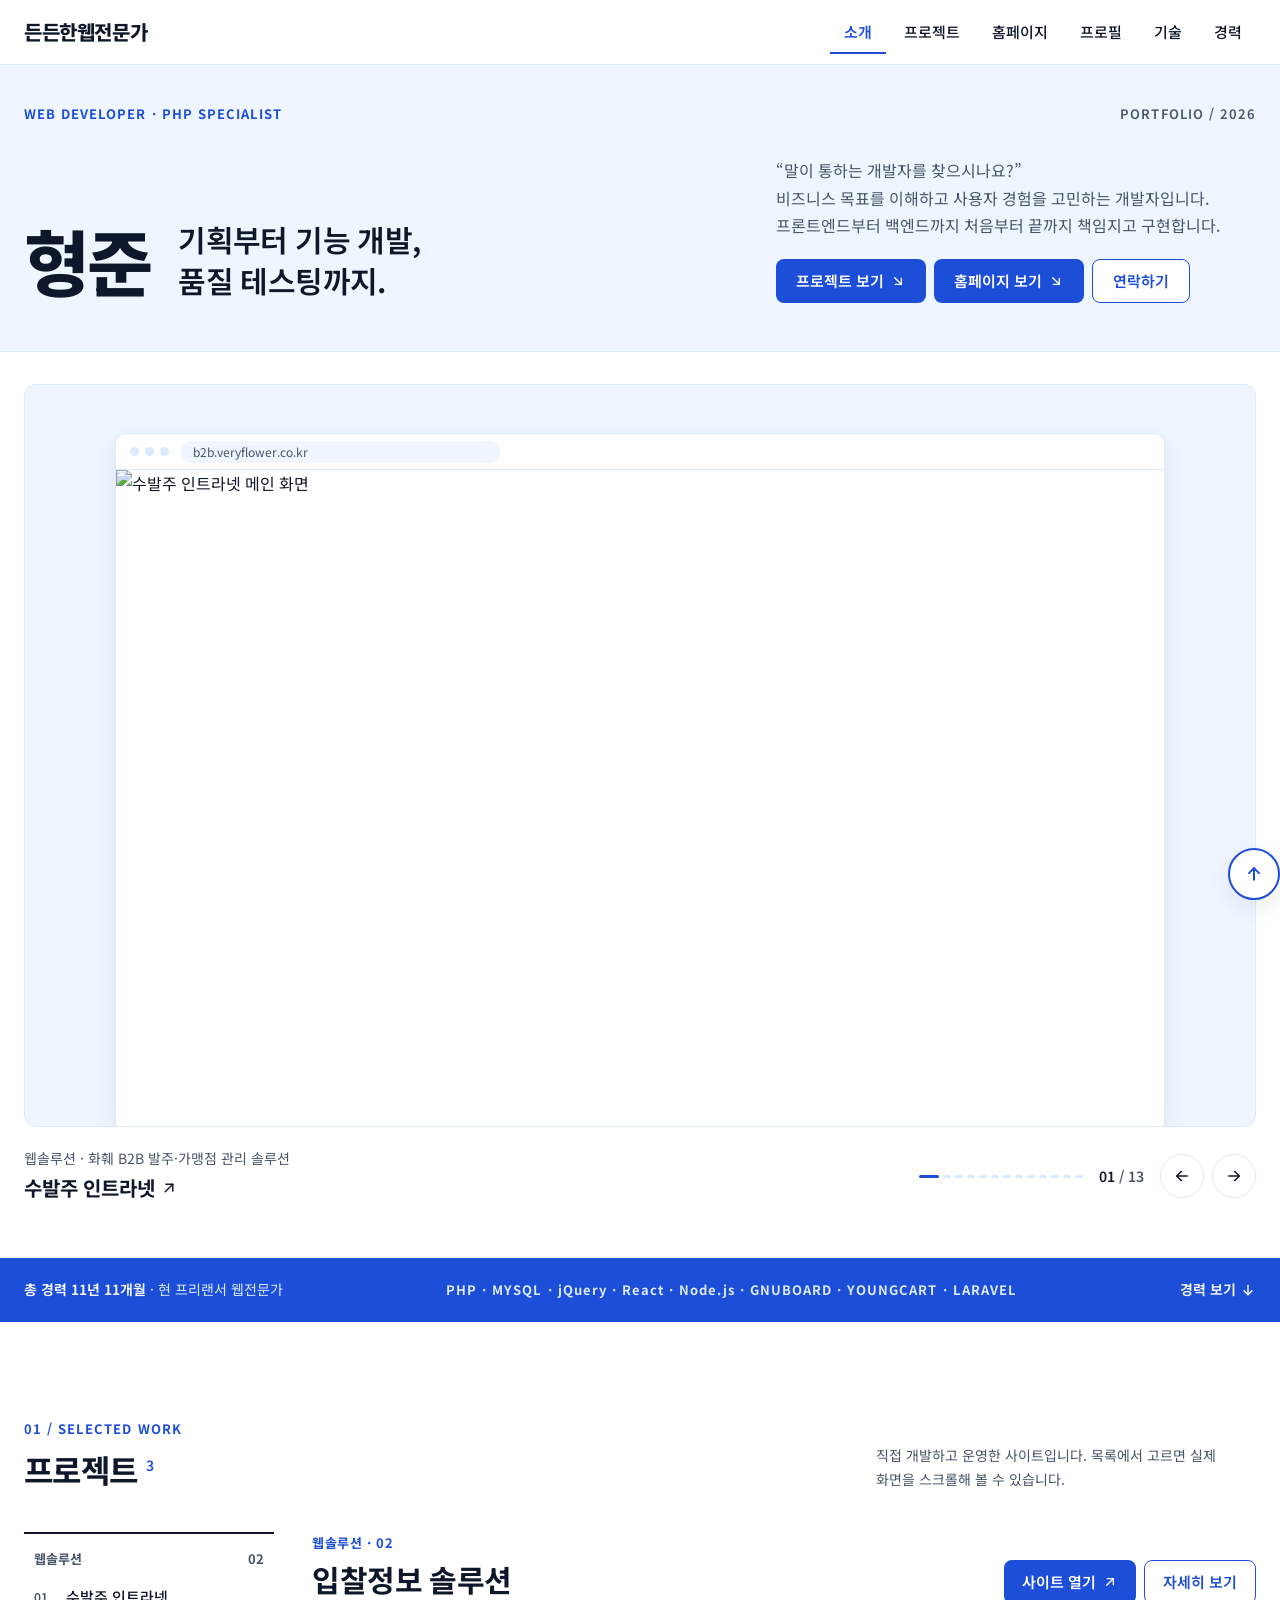
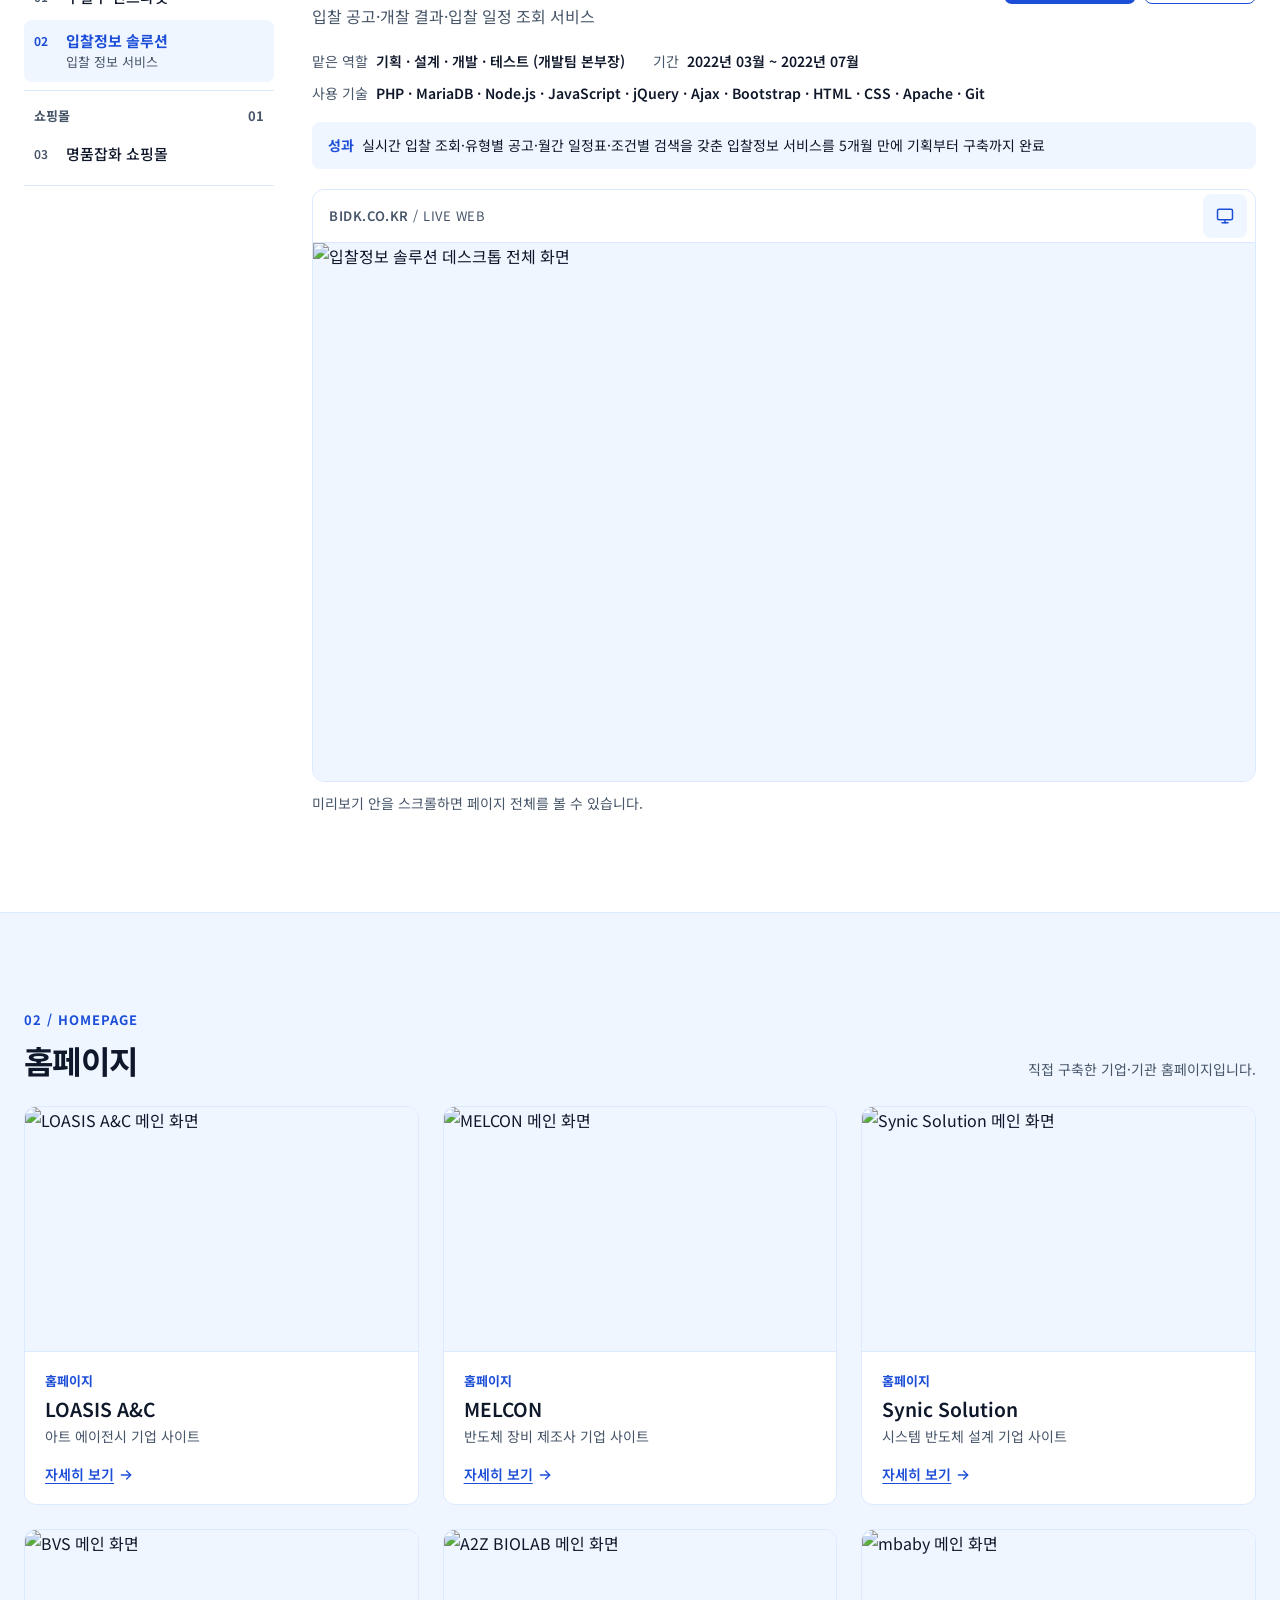
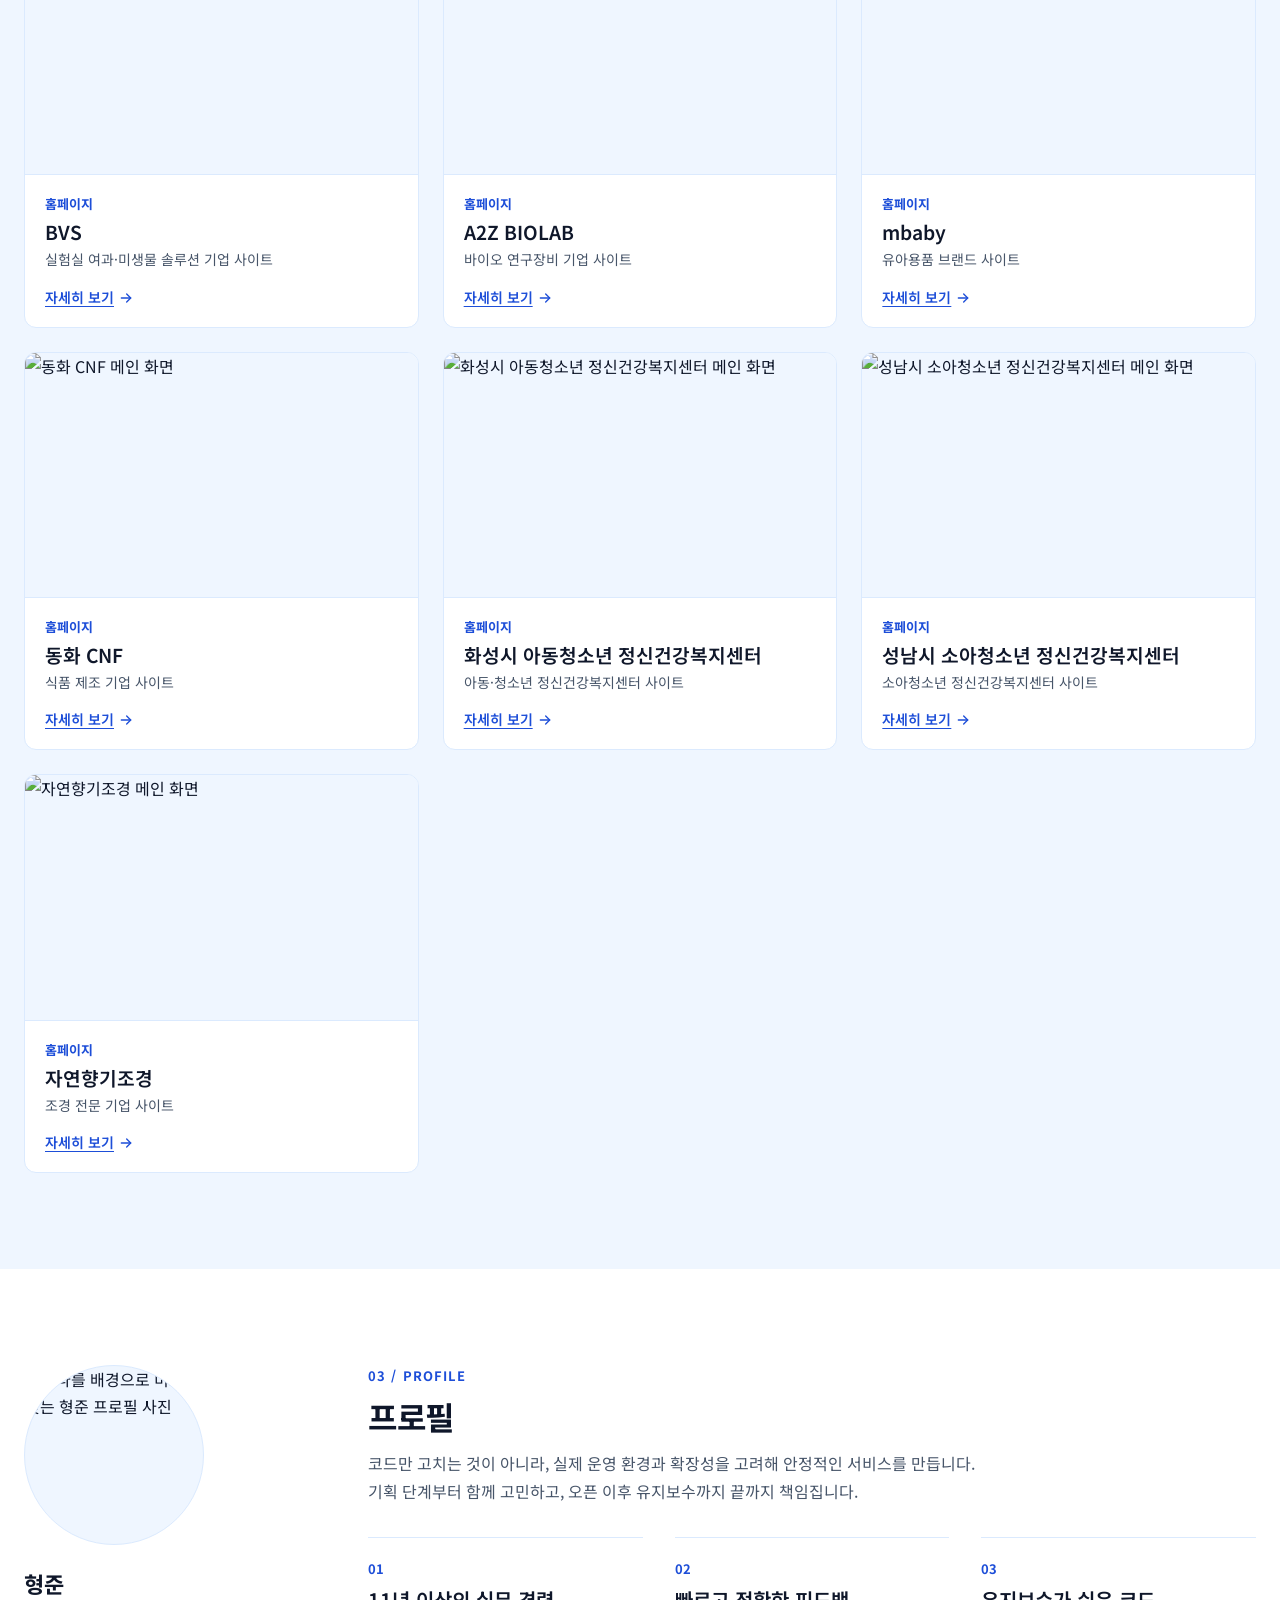
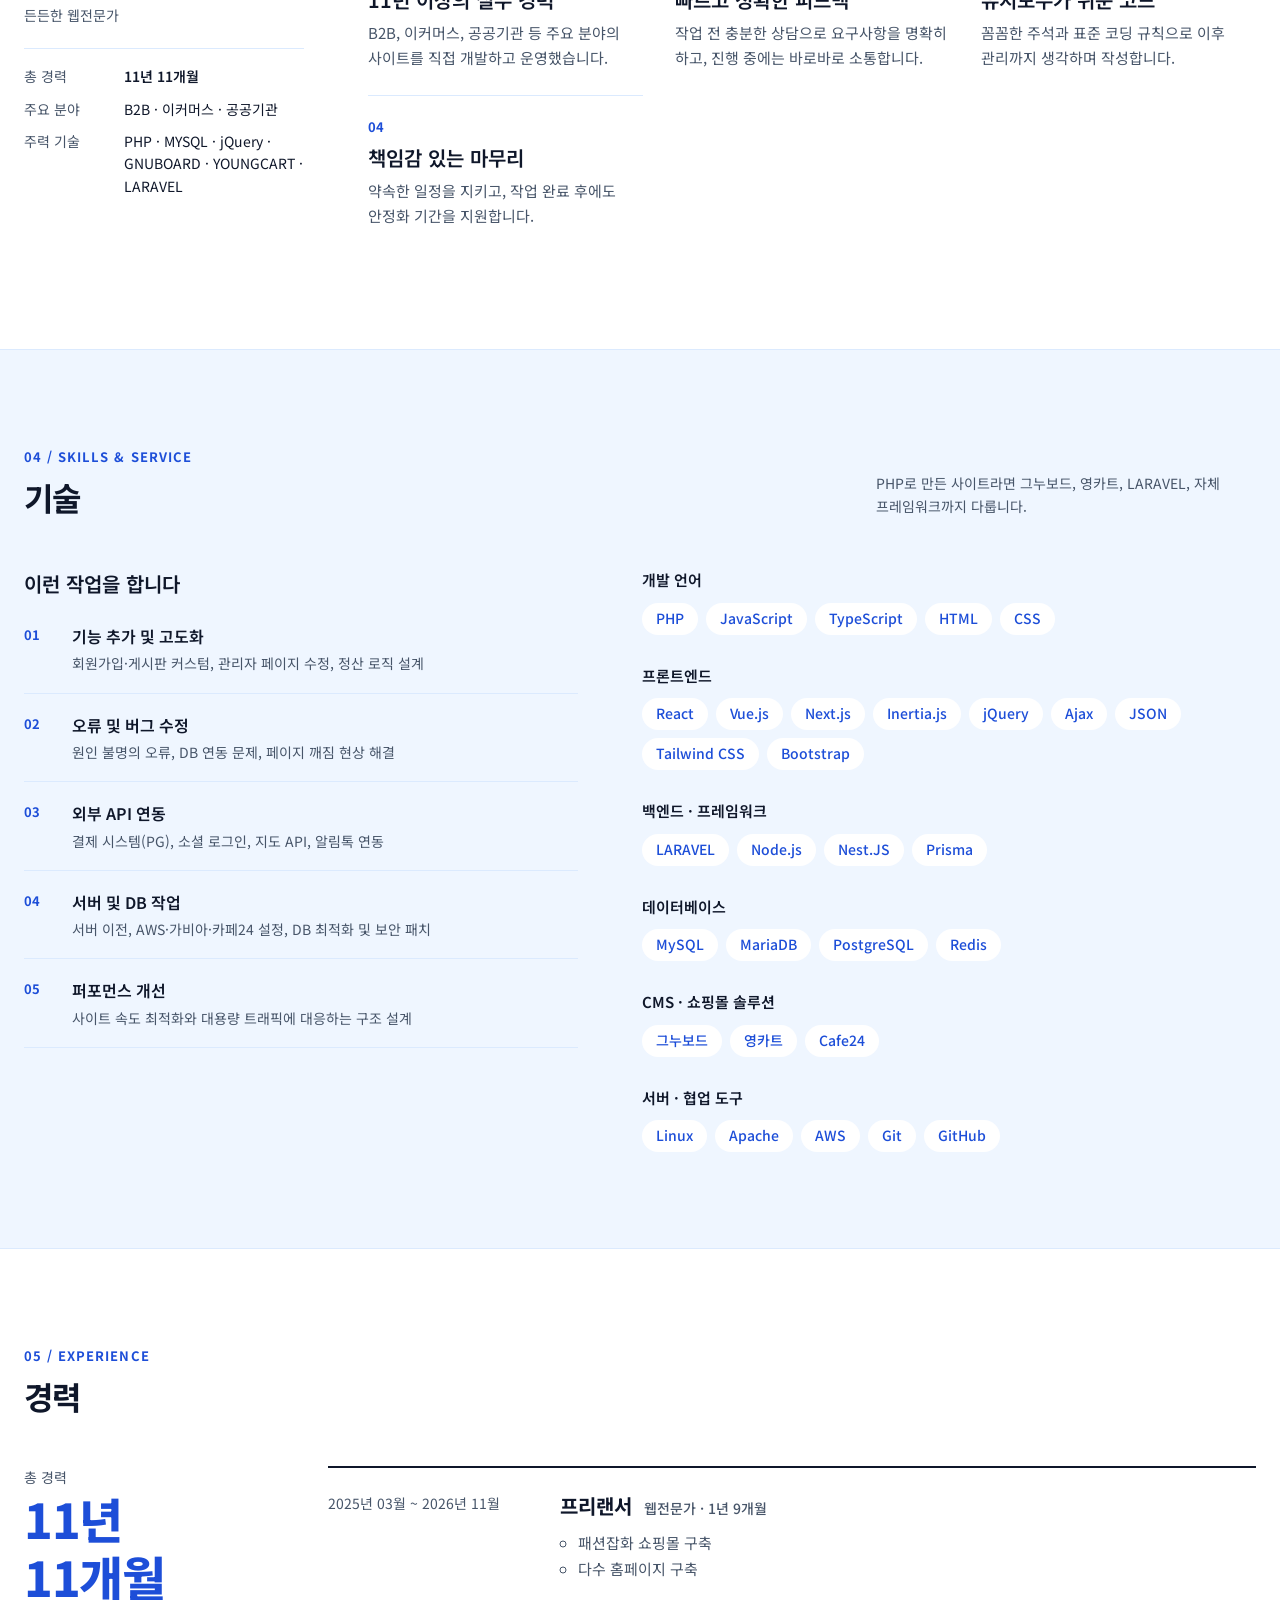
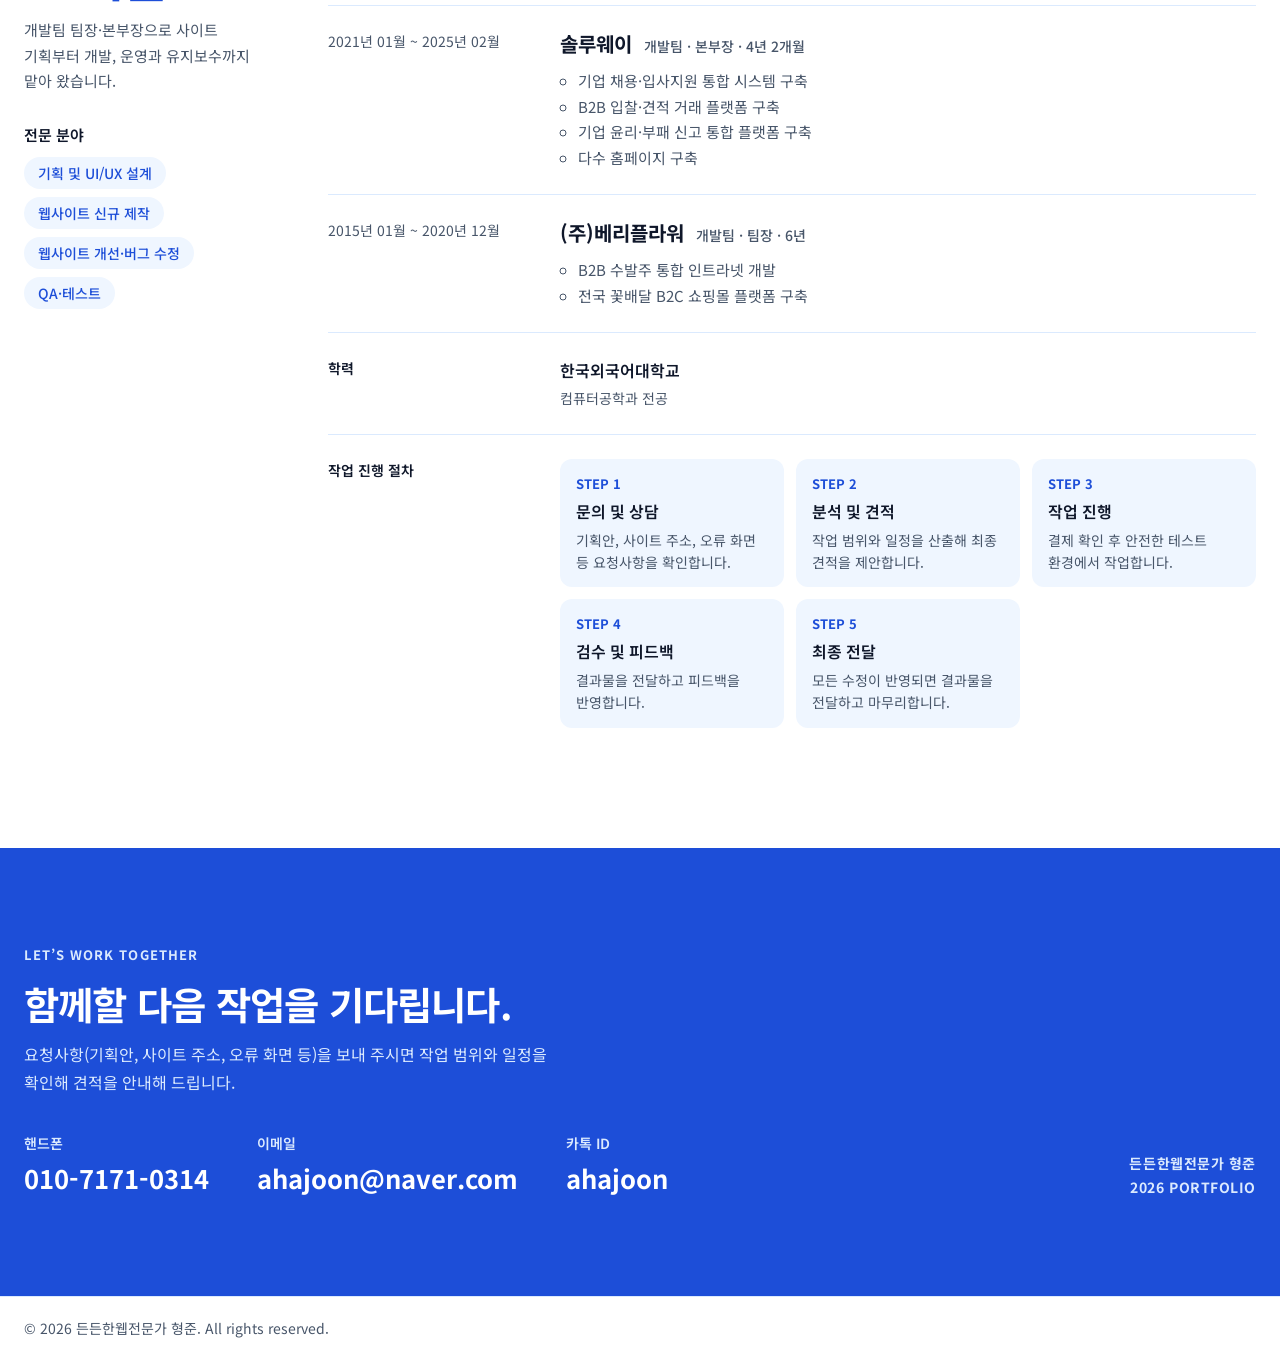
==== index.html @ 1f77eca0 "Add files via upload" ====
<!doctype html>
<html lang="ko">
<head>
<meta charset="utf-8">
<meta name="viewport" content="width=device-width, initial-scale=1">
<title>형준 · 웹 개발자 포트폴리오</title>
<meta name="description" content="든든한웹전문가 형준 — 기획부터 기능 개발, 품질 테스팅까지. PHP·그누보드·영카트·LARAVEL 웹 개발 포트폴리오.">
<link rel="preconnect" href="https://fonts.googleapis.com">
<link rel="preconnect" href="https://fonts.gstatic.com" crossorigin>
<link rel="stylesheet" href="https://fonts.googleapis.com/css2?family=Noto+Sans+KR:wght@400;500;600;700;800&amp;display=swap">
<link rel="stylesheet" href="css/style.css">
</head>
<body>
<div class="pf" id="top" style="background:#FFFFFF;color:#0F172A;font-size:16px;line-height:1.7">

<!-- ============ 탑 메뉴 ============ -->
<header class="pf-header" data-header style="position:sticky;top:0;z-index:30;background:#FFFFFF;border-bottom:1px solid #DBEAFE">
  <div style="max-width:1280px;margin:0 auto;padding:0 clamp(16px,3vw,24px);height:clamp(60px,5vw,72px);display:flex;align-items:center;justify-content:space-between;gap:16px">
    <a href="#top" class="pf-logo"  aria-label="든든한웹전문가, 맨 위로" style="display:inline-flex;align-items:center;min-height:44px;text-decoration:none;color:#0F172A">
      <span style="font-weight:800;font-size:20px;letter-spacing:-0.02em">든든한웹전문가</span>
    </a>
    <span class="show-desk">
      <nav aria-label="주 메뉴">
        <ul style="display:flex;align-items:center;gap:4px;list-style:none;margin:0;padding:0">
          
            <li data-k="about" class="is-on">
              <span class="sw-on">
                <a href="#about" class="pf-nav__link" aria-current="location"  style="display:inline-flex;align-items:center;min-height:44px;padding:0 14px;font-size:15px;font-weight:600;color:#1D4ED8;text-decoration:none;box-shadow:inset 0 -2px 0 #1D4ED8">소개</a>
              </span>
              <span class="sw-off">
                <a href="#about" class="pf-nav__link"  style="display:inline-flex;align-items:center;min-height:44px;padding:0 14px;font-size:15px;font-weight:500;color:#0F172A;text-decoration:none">소개</a>
              </span>
            </li>
          
            <li data-k="projects">
              <span class="sw-on">
                <a href="#projects" class="pf-nav__link" aria-current="location"  style="display:inline-flex;align-items:center;min-height:44px;padding:0 14px;font-size:15px;font-weight:600;color:#1D4ED8;text-decoration:none;box-shadow:inset 0 -2px 0 #1D4ED8">프로젝트</a>
              </span>
              <span class="sw-off">
                <a href="#projects" class="pf-nav__link"  style="display:inline-flex;align-items:center;min-height:44px;padding:0 14px;font-size:15px;font-weight:500;color:#0F172A;text-decoration:none">프로젝트</a>
              </span>
            </li>
          
            <li data-k="all-projects">
              <span class="sw-on">
                <a href="#all-projects" class="pf-nav__link" aria-current="location"  style="display:inline-flex;align-items:center;min-height:44px;padding:0 14px;font-size:15px;font-weight:600;color:#1D4ED8;text-decoration:none;box-shadow:inset 0 -2px 0 #1D4ED8">홈페이지</a>
              </span>
              <span class="sw-off">
                <a href="#all-projects" class="pf-nav__link"  style="display:inline-flex;align-items:center;min-height:44px;padding:0 14px;font-size:15px;font-weight:500;color:#0F172A;text-decoration:none">홈페이지</a>
              </span>
            </li>
          
            <li data-k="work">
              <span class="sw-on">
                <a href="#work" class="pf-nav__link" aria-current="location"  style="display:inline-flex;align-items:center;min-height:44px;padding:0 14px;font-size:15px;font-weight:600;color:#1D4ED8;text-decoration:none;box-shadow:inset 0 -2px 0 #1D4ED8">프로필</a>
              </span>
              <span class="sw-off">
                <a href="#work" class="pf-nav__link"  style="display:inline-flex;align-items:center;min-height:44px;padding:0 14px;font-size:15px;font-weight:500;color:#0F172A;text-decoration:none">프로필</a>
              </span>
            </li>
          
            <li data-k="skills">
              <span class="sw-on">
                <a href="#skills" class="pf-nav__link" aria-current="location"  style="display:inline-flex;align-items:center;min-height:44px;padding:0 14px;font-size:15px;font-weight:600;color:#1D4ED8;text-decoration:none;box-shadow:inset 0 -2px 0 #1D4ED8">기술</a>
              </span>
              <span class="sw-off">
                <a href="#skills" class="pf-nav__link"  style="display:inline-flex;align-items:center;min-height:44px;padding:0 14px;font-size:15px;font-weight:500;color:#0F172A;text-decoration:none">기술</a>
              </span>
            </li>
          
            <li data-k="career">
              <span class="sw-on">
                <a href="#career" class="pf-nav__link" aria-current="location"  style="display:inline-flex;align-items:center;min-height:44px;padding:0 14px;font-size:15px;font-weight:600;color:#1D4ED8;text-decoration:none;box-shadow:inset 0 -2px 0 #1D4ED8">경력</a>
              </span>
              <span class="sw-off">
                <a href="#career" class="pf-nav__link"  style="display:inline-flex;align-items:center;min-height:44px;padding:0 14px;font-size:15px;font-weight:500;color:#0F172A;text-decoration:none">경력</a>
              </span>
            </li>
          
        </ul>
      </nav>
    </span>
    <span class="show-mob">
      <button type="button" class="pf-icon-btn" aria-label="메뉴 열기" aria-expanded="false" data-action="menu" style="width:44px;height:44px;display:inline-flex;align-items:center;justify-content:center;border:1px solid #DBEAFE;border-radius:8px;background:#FFFFFF;color:#0F172A">
        <span class="mi-closed">
          <svg width="22" height="22" viewBox="0 0 24 24" fill="none" stroke="currentColor" stroke-width="2" stroke-linecap="round" aria-hidden="true"><path d="M4 7h16"></path><path d="M4 12h16"></path><path d="M4 17h16"></path></svg>
        </span>
        <span class="mi-open">
          <svg width="22" height="22" viewBox="0 0 24 24" fill="none" stroke="currentColor" stroke-width="2" stroke-linecap="round" aria-hidden="true"><path d="M6 6l12 12"></path><path d="M18 6L6 18"></path></svg>
        </span>
      </button>
    </span>
  </div>
  <div class="mob-menu">
    <nav id="pf-mobile-menu" aria-label="모바일 메뉴" style="border-top:1px solid #DBEAFE;background:#FFFFFF;padding:8px 16px 20px;box-shadow:0 8px 24px rgba(15,23,42,.08)">
      <ul style="list-style:none;margin:0;padding:0;display:flex;flex-direction:column">
        
          <li data-k="about" class="is-on">
            <span class="sw-on">
              <a href="#about" aria-current="location" data-close-menu style="display:flex;align-items:center;justify-content:space-between;min-height:52px;padding:0 4px;border-bottom:2px solid #1D4ED8;font-size:17px;font-weight:600;color:#1D4ED8;text-decoration:none">소개 <span style="width:6px;height:6px;border-radius:999px;background:#1D4ED8"></span></a>
            </span>
            <span class="sw-off">
              <a href="#about" data-close-menu style="display:flex;align-items:center;min-height:52px;padding:0 4px;border-bottom:1px solid #DBEAFE;font-size:17px;font-weight:500;color:#0F172A;text-decoration:none">소개</a>
            </span>
          </li>
        
          <li data-k="projects">
            <span class="sw-on">
              <a href="#projects" aria-current="location" data-close-menu style="display:flex;align-items:center;justify-content:space-between;min-height:52px;padding:0 4px;border-bottom:2px solid #1D4ED8;font-size:17px;font-weight:600;color:#1D4ED8;text-decoration:none">프로젝트 <span style="width:6px;height:6px;border-radius:999px;background:#1D4ED8"></span></a>
            </span>
            <span class="sw-off">
              <a href="#projects" data-close-menu style="display:flex;align-items:center;min-height:52px;padding:0 4px;border-bottom:1px solid #DBEAFE;font-size:17px;font-weight:500;color:#0F172A;text-decoration:none">프로젝트</a>
            </span>
          </li>
        
          <li data-k="all-projects">
            <span class="sw-on">
              <a href="#all-projects" aria-current="location" data-close-menu style="display:flex;align-items:center;justify-content:space-between;min-height:52px;padding:0 4px;border-bottom:2px solid #1D4ED8;font-size:17px;font-weight:600;color:#1D4ED8;text-decoration:none">홈페이지 <span style="width:6px;height:6px;border-radius:999px;background:#1D4ED8"></span></a>
            </span>
            <span class="sw-off">
              <a href="#all-projects" data-close-menu style="display:flex;align-items:center;min-height:52px;padding:0 4px;border-bottom:1px solid #DBEAFE;font-size:17px;font-weight:500;color:#0F172A;text-decoration:none">홈페이지</a>
            </span>
          </li>
        
          <li data-k="work">
            <span class="sw-on">
              <a href="#work" aria-current="location" data-close-menu style="display:flex;align-items:center;justify-content:space-between;min-height:52px;padding:0 4px;border-bottom:2px solid #1D4ED8;font-size:17px;font-weight:600;color:#1D4ED8;text-decoration:none">프로필 <span style="width:6px;height:6px;border-radius:999px;background:#1D4ED8"></span></a>
            </span>
            <span class="sw-off">
              <a href="#work" data-close-menu style="display:flex;align-items:center;min-height:52px;padding:0 4px;border-bottom:1px solid #DBEAFE;font-size:17px;font-weight:500;color:#0F172A;text-decoration:none">프로필</a>
            </span>
          </li>
        
          <li data-k="skills">
            <span class="sw-on">
              <a href="#skills" aria-current="location" data-close-menu style="display:flex;align-items:center;justify-content:space-between;min-height:52px;padding:0 4px;border-bottom:2px solid #1D4ED8;font-size:17px;font-weight:600;color:#1D4ED8;text-decoration:none">기술 <span style="width:6px;height:6px;border-radius:999px;background:#1D4ED8"></span></a>
            </span>
            <span class="sw-off">
              <a href="#skills" data-close-menu style="display:flex;align-items:center;min-height:52px;padding:0 4px;border-bottom:1px solid #DBEAFE;font-size:17px;font-weight:500;color:#0F172A;text-decoration:none">기술</a>
            </span>
          </li>
        
          <li data-k="career">
            <span class="sw-on">
              <a href="#career" aria-current="location" data-close-menu style="display:flex;align-items:center;justify-content:space-between;min-height:52px;padding:0 4px;border-bottom:2px solid #1D4ED8;font-size:17px;font-weight:600;color:#1D4ED8;text-decoration:none">경력 <span style="width:6px;height:6px;border-radius:999px;background:#1D4ED8"></span></a>
            </span>
            <span class="sw-off">
              <a href="#career" data-close-menu style="display:flex;align-items:center;min-height:52px;padding:0 4px;border-bottom:1px solid #DBEAFE;font-size:17px;font-weight:500;color:#0F172A;text-decoration:none">경력</a>
            </span>
          </li>
        
      </ul>
    </nav>
  </div>
</header>

<main>
<!-- ============ 01 소개 ============ -->
<section id="about" aria-labelledby="about-title" style="scroll-margin-top:72px">
  <div style="background:#EFF6FF;border-bottom:1px solid #DBEAFE">
    <div style="max-width:1280px;margin:0 auto;padding:clamp(28px,3vw,40px) clamp(16px,3vw,24px) clamp(32px,4vw,48px)">
      <div style="display:flex;justify-content:space-between;flex-wrap:wrap;gap:8px;font-size:13px;font-weight:700;letter-spacing:.08em;color:#1D4ED8">
        <span>WEB DEVELOPER · PHP SPECIALIST</span>
        <span style="color:#475569;font-weight:600">PORTFOLIO / 2026</span>
      </div>
      <div style="display:flex;flex-wrap:wrap;align-items:flex-end;justify-content:space-between;gap:24px 48px;margin-top:clamp(20px,3vw,32px)">
        <h1 id="about-title" style="margin:0;display:flex;flex-wrap:wrap;align-items:center;gap:8px 28px;line-height:1.2">
          <span style="font-size:clamp(44px,6vw,72px);font-weight:800;letter-spacing:-0.04em">형준</span>
          <span style="font-size:clamp(22px,2.4vw,30px);font-weight:600;letter-spacing:-0.02em;line-height:1.35">기획부터 기능 개발,<br>품질 테스팅까지.</span>
        </h1>
        <div style="flex:0 1 480px;min-width:0">
          <p style="margin:0;font-size:16px;color:#475569;line-height:1.7">“말이 통하는 개발자를 찾으시나요?”<br>비즈니스 목표를 이해하고 사용자 경험을 고민하는 개발자입니다. 프론트엔드부터 백엔드까지 처음부터 끝까지 책임지고 구현합니다.</p>
          <div style="display:flex;flex-wrap:wrap;gap:8px;margin-top:20px">
            <a href="#projects" class="pf-btn--primary" style="display:inline-flex;align-items:center;gap:6px;min-height:44px;padding:0 20px;border-radius:8px;background:#1D4ED8;color:#FFFFFF;font-size:15px;font-weight:600;text-decoration:none">프로젝트 보기
              <svg width="16" height="16" viewBox="0 0 24 24" fill="none" stroke="currentColor" stroke-width="2" stroke-linecap="round" stroke-linejoin="round" aria-hidden="true"><path d="M7 7l10 10"></path><path d="M17 8v9H8"></path></svg></a>
            <a href="#all-projects" class="pf-btn--primary" style="display:inline-flex;align-items:center;gap:6px;min-height:44px;padding:0 20px;border-radius:8px;background:#1D4ED8;color:#FFFFFF;font-size:15px;font-weight:600;text-decoration:none">홈페이지 보기
              <svg width="16" height="16" viewBox="0 0 24 24" fill="none" stroke="currentColor" stroke-width="2" stroke-linecap="round" stroke-linejoin="round" aria-hidden="true"><path d="M7 7l10 10"></path><path d="M17 8v9H8"></path></svg></a>
            <a href="#contact" class="pf-btn--secondary" style="display:inline-flex;align-items:center;white-space:nowrap;min-height:44px;padding:0 20px;border-radius:8px;background:#FFFFFF;border:1px solid #1D4ED8;color:#1D4ED8;font-size:15px;font-weight:600;text-decoration:none">연락하기</a>
          </div>
        </div>
      </div>
    </div>
  </div>

  <!-- 대표 작업 슬라이드 -->
  <div style="max-width:1280px;margin:0 auto;padding:clamp(20px,3vw,32px) clamp(16px,3vw,24px) 0">
<div class="slide is-cur" data-slide="0">    <span class="show-desk">
    <div style="background:#EFF6FF;border:1px solid #DBEAFE;border-radius:12px;padding:clamp(16px,4vw,48px) clamp(12px,7vw,104px) 0;overflow:hidden">
      <div style="background:#FFFFFF;border-radius:10px 10px 0 0;box-shadow:0 8px 24px rgba(15,23,42,.08);overflow:hidden;border:1px solid #DBEAFE;border-bottom:0">
        <div style="display:flex;align-items:center;gap:12px;height:36px;padding:0 14px;border-bottom:1px solid #DBEAFE;background:#FFFFFF">
          <span aria-hidden="true" style="display:flex;gap:6px"><span style="width:9px;height:9px;border-radius:999px;background:#DBEAFE"></span><span style="width:9px;height:9px;border-radius:999px;background:#DBEAFE"></span><span style="width:9px;height:9px;border-radius:999px;background:#DBEAFE"></span></span>
          <span style="flex:1;max-width:320px;height:22px;border-radius:999px;background:#EFF6FF;font-size:12px;line-height:22px;padding:0 12px;color:#475569;overflow:hidden;white-space:nowrap">b2b.veryflower.co.kr</span>
        </div>
        <img src="images/veryflower-thumb.webp" alt="수발주 인트라넷 메인 화면" style="display:block;width:100%;aspect-ratio:16/10;object-fit:cover;object-position:top">
      </div>
    </div>
    </span>
    <span class="show-mob">
      <div style="margin:0 calc(-1 * clamp(16px,3vw,24px));background:#EFF6FF;border-top:1px solid #DBEAFE;border-bottom:1px solid #DBEAFE">
        <img src="images/veryflower-thumb.webp" alt="수발주 인트라넷 메인 화면" style="display:block;width:100%;aspect-ratio:16/9;object-fit:cover;object-position:top">
      </div>
    </span>
    <div style="display:flex;flex-wrap:wrap;align-items:center;justify-content:space-between;gap:16px;padding:20px 0 4px">
      <div style="flex:1 1 280px;min-width:0">
        <p style="margin:0;font-size:14px;color:#475569;white-space:nowrap;overflow:hidden;text-overflow:ellipsis">웹솔루션 · 화훼 B2B 발주·가맹점 관리 솔루션</p>
        <a href="projects/veryflower.html" class="pf-link" title="수발주 인트라넷" style="display:inline-flex;align-items:center;gap:6px;max-width:100%;min-height:36px;font-size:20px;font-weight:700;color:#0F172A;text-decoration:none;letter-spacing:-0.01em"><span style="min-width:0;white-space:nowrap;overflow:hidden;text-overflow:ellipsis">수발주 인트라넷</span>
          <svg width="18" height="18" viewBox="0 0 24 24" fill="none" stroke="currentColor" stroke-width="2" stroke-linecap="round" stroke-linejoin="round" aria-hidden="true"><path d="M7 17L17 7"></path><path d="M8 7h9v9"></path></svg></a>
      </div>
      <div style="display:flex;align-items:center;gap:16px">
        <div aria-hidden="true" style="display:flex;gap:4px">
          
            <span style="display:block;width:20px;height:3px;border-radius:999px;background:#1D4ED8"></span>
            
          
            
            <span style="display:block;width:8px;height:3px;border-radius:999px;background:#DBEAFE"></span>
          
            
            <span style="display:block;width:8px;height:3px;border-radius:999px;background:#DBEAFE"></span>
          
            
            <span style="display:block;width:8px;height:3px;border-radius:999px;background:#DBEAFE"></span>
          
            
            <span style="display:block;width:8px;height:3px;border-radius:999px;background:#DBEAFE"></span>
          
            
            <span style="display:block;width:8px;height:3px;border-radius:999px;background:#DBEAFE"></span>
          
            
            <span style="display:block;width:8px;height:3px;border-radius:999px;background:#DBEAFE"></span>
          
            
            <span style="display:block;width:8px;height:3px;border-radius:999px;background:#DBEAFE"></span>
          
            
            <span style="display:block;width:8px;height:3px;border-radius:999px;background:#DBEAFE"></span>
          
            
            <span style="display:block;width:8px;height:3px;border-radius:999px;background:#DBEAFE"></span>
          
            
            <span style="display:block;width:8px;height:3px;border-radius:999px;background:#DBEAFE"></span>
          
            
            <span style="display:block;width:8px;height:3px;border-radius:999px;background:#DBEAFE"></span>
          
            
            <span style="display:block;width:8px;height:3px;border-radius:999px;background:#DBEAFE"></span>
          
        </div>
        <span style="font-size:14px;font-weight:600;color:#0F172A;font-variant-numeric:tabular-nums" aria-live="polite">01 <span style="color:#475569">/ 13</span></span>
        <div style="display:flex;gap:8px">
          <button type="button" class="pf-icon-btn" aria-label="이전 작업" data-action="prev" style="width:44px;height:44px;border-radius:999px;border:1px solid #DBEAFE;background:#FFFFFF;color:#0F172A;display:inline-flex;align-items:center;justify-content:center">
            <svg width="18" height="18" viewBox="0 0 24 24" fill="none" stroke="currentColor" stroke-width="2" stroke-linecap="round" stroke-linejoin="round" aria-hidden="true"><path d="M19 12H5"></path><path d="M11 6l-6 6 6 6"></path></svg></button>
          <button type="button" class="pf-icon-btn" aria-label="다음 작업" data-action="next" style="width:44px;height:44px;border-radius:999px;border:1px solid #DBEAFE;background:#FFFFFF;color:#0F172A;display:inline-flex;align-items:center;justify-content:center">
            <svg width="18" height="18" viewBox="0 0 24 24" fill="none" stroke="currentColor" stroke-width="2" stroke-linecap="round" stroke-linejoin="round" aria-hidden="true"><path d="M5 12h14"></path><path d="M13 6l6 6-6 6"></path></svg></button>
        </div>
      </div>
    </div>
</div>
<div class="slide" data-slide="1">    <span class="show-desk">
    <div style="background:#EFF6FF;border:1px solid #DBEAFE;border-radius:12px;padding:clamp(16px,4vw,48px) clamp(12px,7vw,104px) 0;overflow:hidden">
      <div style="background:#FFFFFF;border-radius:10px 10px 0 0;box-shadow:0 8px 24px rgba(15,23,42,.08);overflow:hidden;border:1px solid #DBEAFE;border-bottom:0">
        <div style="display:flex;align-items:center;gap:12px;height:36px;padding:0 14px;border-bottom:1px solid #DBEAFE;background:#FFFFFF">
          <span aria-hidden="true" style="display:flex;gap:6px"><span style="width:9px;height:9px;border-radius:999px;background:#DBEAFE"></span><span style="width:9px;height:9px;border-radius:999px;background:#DBEAFE"></span><span style="width:9px;height:9px;border-radius:999px;background:#DBEAFE"></span></span>
          <span style="flex:1;max-width:320px;height:22px;border-radius:999px;background:#EFF6FF;font-size:12px;line-height:22px;padding:0 12px;color:#475569;overflow:hidden;white-space:nowrap">bidk.co.kr</span>
        </div>
        <img loading="lazy" src="images/bidk-thumb.webp" alt="입찰정보 솔루션 메인 화면" style="display:block;width:100%;aspect-ratio:16/10;object-fit:cover;object-position:top">
      </div>
    </div>
    </span>
    <span class="show-mob">
      <div style="margin:0 calc(-1 * clamp(16px,3vw,24px));background:#EFF6FF;border-top:1px solid #DBEAFE;border-bottom:1px solid #DBEAFE">
        <img loading="lazy" src="images/bidk-thumb.webp" alt="입찰정보 솔루션 메인 화면" style="display:block;width:100%;aspect-ratio:16/9;object-fit:cover;object-position:top">
      </div>
    </span>
    <div style="display:flex;flex-wrap:wrap;align-items:center;justify-content:space-between;gap:16px;padding:20px 0 4px">
      <div style="flex:1 1 280px;min-width:0">
        <p style="margin:0;font-size:14px;color:#475569;white-space:nowrap;overflow:hidden;text-overflow:ellipsis">웹솔루션 · 입찰 공고·개찰 결과·입찰 일정 조회 서비스</p>
        <a href="projects/bidk.html" class="pf-link" title="입찰정보 솔루션" style="display:inline-flex;align-items:center;gap:6px;max-width:100%;min-height:36px;font-size:20px;font-weight:700;color:#0F172A;text-decoration:none;letter-spacing:-0.01em"><span style="min-width:0;white-space:nowrap;overflow:hidden;text-overflow:ellipsis">입찰정보 솔루션</span>
          <svg width="18" height="18" viewBox="0 0 24 24" fill="none" stroke="currentColor" stroke-width="2" stroke-linecap="round" stroke-linejoin="round" aria-hidden="true"><path d="M7 17L17 7"></path><path d="M8 7h9v9"></path></svg></a>
      </div>
      <div style="display:flex;align-items:center;gap:16px">
        <div aria-hidden="true" style="display:flex;gap:4px">
          
            
            <span style="display:block;width:8px;height:3px;border-radius:999px;background:#DBEAFE"></span>
          
            <span style="display:block;width:20px;height:3px;border-radius:999px;background:#1D4ED8"></span>
            
          
            
            <span style="display:block;width:8px;height:3px;border-radius:999px;background:#DBEAFE"></span>
          
            
            <span style="display:block;width:8px;height:3px;border-radius:999px;background:#DBEAFE"></span>
          
            
            <span style="display:block;width:8px;height:3px;border-radius:999px;background:#DBEAFE"></span>
          
            
            <span style="display:block;width:8px;height:3px;border-radius:999px;background:#DBEAFE"></span>
          
            
            <span style="display:block;width:8px;height:3px;border-radius:999px;background:#DBEAFE"></span>
          
            
            <span style="display:block;width:8px;height:3px;border-radius:999px;background:#DBEAFE"></span>
          
            
            <span style="display:block;width:8px;height:3px;border-radius:999px;background:#DBEAFE"></span>
          
            
            <span style="display:block;width:8px;height:3px;border-radius:999px;background:#DBEAFE"></span>
          
            
            <span style="display:block;width:8px;height:3px;border-radius:999px;background:#DBEAFE"></span>
          
            
            <span style="display:block;width:8px;height:3px;border-radius:999px;background:#DBEAFE"></span>
          
            
            <span style="display:block;width:8px;height:3px;border-radius:999px;background:#DBEAFE"></span>
          
        </div>
        <span style="font-size:14px;font-weight:600;color:#0F172A;font-variant-numeric:tabular-nums" aria-live="polite">02 <span style="color:#475569">/ 13</span></span>
        <div style="display:flex;gap:8px">
          <button type="button" class="pf-icon-btn" aria-label="이전 작업" data-action="prev" style="width:44px;height:44px;border-radius:999px;border:1px solid #DBEAFE;background:#FFFFFF;color:#0F172A;display:inline-flex;align-items:center;justify-content:center">
            <svg width="18" height="18" viewBox="0 0 24 24" fill="none" stroke="currentColor" stroke-width="2" stroke-linecap="round" stroke-linejoin="round" aria-hidden="true"><path d="M19 12H5"></path><path d="M11 6l-6 6 6 6"></path></svg></button>
          <button type="button" class="pf-icon-btn" aria-label="다음 작업" data-action="next" style="width:44px;height:44px;border-radius:999px;border:1px solid #DBEAFE;background:#FFFFFF;color:#0F172A;display:inline-flex;align-items:center;justify-content:center">
            <svg width="18" height="18" viewBox="0 0 24 24" fill="none" stroke="currentColor" stroke-width="2" stroke-linecap="round" stroke-linejoin="round" aria-hidden="true"><path d="M5 12h14"></path><path d="M13 6l6 6-6 6"></path></svg></button>
        </div>
      </div>
    </div>
</div>
<div class="slide" data-slide="2">    <span class="show-desk">
    <div style="background:#EFF6FF;border:1px solid #DBEAFE;border-radius:12px;padding:clamp(16px,4vw,48px) clamp(12px,7vw,104px) 0;overflow:hidden">
      <div style="background:#FFFFFF;border-radius:10px 10px 0 0;box-shadow:0 8px 24px rgba(15,23,42,.08);overflow:hidden;border:1px solid #DBEAFE;border-bottom:0">
        <div style="display:flex;align-items:center;gap:12px;height:36px;padding:0 14px;border-bottom:1px solid #DBEAFE;background:#FFFFFF">
          <span aria-hidden="true" style="display:flex;gap:6px"><span style="width:9px;height:9px;border-radius:999px;background:#DBEAFE"></span><span style="width:9px;height:9px;border-radius:999px;background:#DBEAFE"></span><span style="width:9px;height:9px;border-radius:999px;background:#DBEAFE"></span></span>
          <span style="flex:1;max-width:320px;height:22px;border-radius:999px;background:#EFF6FF;font-size:12px;line-height:22px;padding:0 12px;color:#475569;overflow:hidden;white-space:nowrap">명품잡화 쇼핑몰</span>
        </div>
        <img loading="lazy" src="images/boutique-thumb.webp" alt="명품잡화 쇼핑몰 메인 화면" style="display:block;width:100%;aspect-ratio:16/10;object-fit:cover;object-position:top">
      </div>
    </div>
    </span>
    <span class="show-mob">
      <div style="margin:0 calc(-1 * clamp(16px,3vw,24px));background:#EFF6FF;border-top:1px solid #DBEAFE;border-bottom:1px solid #DBEAFE">
        <img loading="lazy" src="images/boutique-thumb.webp" alt="명품잡화 쇼핑몰 메인 화면" style="display:block;width:100%;aspect-ratio:16/9;object-fit:cover;object-position:top">
      </div>
    </span>
    <div style="display:flex;flex-wrap:wrap;align-items:center;justify-content:space-between;gap:16px;padding:20px 0 4px">
      <div style="flex:1 1 280px;min-width:0">
        <p style="margin:0;font-size:14px;color:#475569;white-space:nowrap;overflow:hidden;text-overflow:ellipsis">쇼핑몰 · 패션잡화 전문 쇼핑몰</p>
        <a href="projects/boutique.html" class="pf-link" title="명품잡화 쇼핑몰" style="display:inline-flex;align-items:center;gap:6px;max-width:100%;min-height:36px;font-size:20px;font-weight:700;color:#0F172A;text-decoration:none;letter-spacing:-0.01em"><span style="min-width:0;white-space:nowrap;overflow:hidden;text-overflow:ellipsis">명품잡화 쇼핑몰</span>
          <svg width="18" height="18" viewBox="0 0 24 24" fill="none" stroke="currentColor" stroke-width="2" stroke-linecap="round" stroke-linejoin="round" aria-hidden="true"><path d="M7 17L17 7"></path><path d="M8 7h9v9"></path></svg></a>
      </div>
      <div style="display:flex;align-items:center;gap:16px">
        <div aria-hidden="true" style="display:flex;gap:4px">
          
            
            <span style="display:block;width:8px;height:3px;border-radius:999px;background:#DBEAFE"></span>
          
            
            <span style="display:block;width:8px;height:3px;border-radius:999px;background:#DBEAFE"></span>
          
            <span style="display:block;width:20px;height:3px;border-radius:999px;background:#1D4ED8"></span>
            
          
            
            <span style="display:block;width:8px;height:3px;border-radius:999px;background:#DBEAFE"></span>
          
            
            <span style="display:block;width:8px;height:3px;border-radius:999px;background:#DBEAFE"></span>
          
            
            <span style="display:block;width:8px;height:3px;border-radius:999px;background:#DBEAFE"></span>
          
            
            <span style="display:block;width:8px;height:3px;border-radius:999px;background:#DBEAFE"></span>
          
            
            <span style="display:block;width:8px;height:3px;border-radius:999px;background:#DBEAFE"></span>
          
            
            <span style="display:block;width:8px;height:3px;border-radius:999px;background:#DBEAFE"></span>
          
            
            <span style="display:block;width:8px;height:3px;border-radius:999px;background:#DBEAFE"></span>
          
            
            <span style="display:block;width:8px;height:3px;border-radius:999px;background:#DBEAFE"></span>
          
            
            <span style="display:block;width:8px;height:3px;border-radius:999px;background:#DBEAFE"></span>
          
            
            <span style="display:block;width:8px;height:3px;border-radius:999px;background:#DBEAFE"></span>
          
        </div>
        <span style="font-size:14px;font-weight:600;color:#0F172A;font-variant-numeric:tabular-nums" aria-live="polite">03 <span style="color:#475569">/ 13</span></span>
        <div style="display:flex;gap:8px">
          <button type="button" class="pf-icon-btn" aria-label="이전 작업" data-action="prev" style="width:44px;height:44px;border-radius:999px;border:1px solid #DBEAFE;background:#FFFFFF;color:#0F172A;display:inline-flex;align-items:center;justify-content:center">
            <svg width="18" height="18" viewBox="0 0 24 24" fill="none" stroke="currentColor" stroke-width="2" stroke-linecap="round" stroke-linejoin="round" aria-hidden="true"><path d="M19 12H5"></path><path d="M11 6l-6 6 6 6"></path></svg></button>
          <button type="button" class="pf-icon-btn" aria-label="다음 작업" data-action="next" style="width:44px;height:44px;border-radius:999px;border:1px solid #DBEAFE;background:#FFFFFF;color:#0F172A;display:inline-flex;align-items:center;justify-content:center">
            <svg width="18" height="18" viewBox="0 0 24 24" fill="none" stroke="currentColor" stroke-width="2" stroke-linecap="round" stroke-linejoin="round" aria-hidden="true"><path d="M5 12h14"></path><path d="M13 6l6 6-6 6"></path></svg></button>
        </div>
      </div>
    </div>
</div>
<div class="slide" data-slide="3">    <span class="show-desk">
    <div style="background:#EFF6FF;border:1px solid #DBEAFE;border-radius:12px;padding:clamp(16px,4vw,48px) clamp(12px,7vw,104px) 0;overflow:hidden">
      <div style="background:#FFFFFF;border-radius:10px 10px 0 0;box-shadow:0 8px 24px rgba(15,23,42,.08);overflow:hidden;border:1px solid #DBEAFE;border-bottom:0">
        <div style="display:flex;align-items:center;gap:12px;height:36px;padding:0 14px;border-bottom:1px solid #DBEAFE;background:#FFFFFF">
          <span aria-hidden="true" style="display:flex;gap:6px"><span style="width:9px;height:9px;border-radius:999px;background:#DBEAFE"></span><span style="width:9px;height:9px;border-radius:999px;background:#DBEAFE"></span><span style="width:9px;height:9px;border-radius:999px;background:#DBEAFE"></span></span>
          <span style="flex:1;max-width:320px;height:22px;border-radius:999px;background:#EFF6FF;font-size:12px;line-height:22px;padding:0 12px;color:#475569;overflow:hidden;white-space:nowrap">loasisanc.com</span>
        </div>
        <img loading="lazy" src="images/loasis-thumb.webp" alt="LOASIS A&amp;C 메인 화면" style="display:block;width:100%;aspect-ratio:16/10;object-fit:cover;object-position:top">
      </div>
    </div>
    </span>
    <span class="show-mob">
      <div style="margin:0 calc(-1 * clamp(16px,3vw,24px));background:#EFF6FF;border-top:1px solid #DBEAFE;border-bottom:1px solid #DBEAFE">
        <img loading="lazy" src="images/loasis-thumb.webp" alt="LOASIS A&amp;C 메인 화면" style="display:block;width:100%;aspect-ratio:16/9;object-fit:cover;object-position:top">
      </div>
    </span>
    <div style="display:flex;flex-wrap:wrap;align-items:center;justify-content:space-between;gap:16px;padding:20px 0 4px">
      <div style="flex:1 1 280px;min-width:0">
        <p style="margin:0;font-size:14px;color:#475569;white-space:nowrap;overflow:hidden;text-overflow:ellipsis">홈페이지 · 아트 에이전시 기업 사이트</p>
        <a href="projects/loasis.html" class="pf-link" title="LOASIS A&amp;C" style="display:inline-flex;align-items:center;gap:6px;max-width:100%;min-height:36px;font-size:20px;font-weight:700;color:#0F172A;text-decoration:none;letter-spacing:-0.01em"><span style="min-width:0;white-space:nowrap;overflow:hidden;text-overflow:ellipsis">LOASIS A&amp;C</span>
          <svg width="18" height="18" viewBox="0 0 24 24" fill="none" stroke="currentColor" stroke-width="2" stroke-linecap="round" stroke-linejoin="round" aria-hidden="true"><path d="M7 17L17 7"></path><path d="M8 7h9v9"></path></svg></a>
      </div>
      <div style="display:flex;align-items:center;gap:16px">
        <div aria-hidden="true" style="display:flex;gap:4px">
          
            
            <span style="display:block;width:8px;height:3px;border-radius:999px;background:#DBEAFE"></span>
          
            
            <span style="display:block;width:8px;height:3px;border-radius:999px;background:#DBEAFE"></span>
          
            
            <span style="display:block;width:8px;height:3px;border-radius:999px;background:#DBEAFE"></span>
          
            <span style="display:block;width:20px;height:3px;border-radius:999px;background:#1D4ED8"></span>
            
          
            
            <span style="display:block;width:8px;height:3px;border-radius:999px;background:#DBEAFE"></span>
          
            
            <span style="display:block;width:8px;height:3px;border-radius:999px;background:#DBEAFE"></span>
          
            
            <span style="display:block;width:8px;height:3px;border-radius:999px;background:#DBEAFE"></span>
          
            
            <span style="display:block;width:8px;height:3px;border-radius:999px;background:#DBEAFE"></span>
          
            
            <span style="display:block;width:8px;height:3px;border-radius:999px;background:#DBEAFE"></span>
          
            
            <span style="display:block;width:8px;height:3px;border-radius:999px;background:#DBEAFE"></span>
          
            
            <span style="display:block;width:8px;height:3px;border-radius:999px;background:#DBEAFE"></span>
          
            
            <span style="display:block;width:8px;height:3px;border-radius:999px;background:#DBEAFE"></span>
          
            
            <span style="display:block;width:8px;height:3px;border-radius:999px;background:#DBEAFE"></span>
          
        </div>
        <span style="font-size:14px;font-weight:600;color:#0F172A;font-variant-numeric:tabular-nums" aria-live="polite">04 <span style="color:#475569">/ 13</span></span>
        <div style="display:flex;gap:8px">
          <button type="button" class="pf-icon-btn" aria-label="이전 작업" data-action="prev" style="width:44px;height:44px;border-radius:999px;border:1px solid #DBEAFE;background:#FFFFFF;color:#0F172A;display:inline-flex;align-items:center;justify-content:center">
            <svg width="18" height="18" viewBox="0 0 24 24" fill="none" stroke="currentColor" stroke-width="2" stroke-linecap="round" stroke-linejoin="round" aria-hidden="true"><path d="M19 12H5"></path><path d="M11 6l-6 6 6 6"></path></svg></button>
          <button type="button" class="pf-icon-btn" aria-label="다음 작업" data-action="next" style="width:44px;height:44px;border-radius:999px;border:1px solid #DBEAFE;background:#FFFFFF;color:#0F172A;display:inline-flex;align-items:center;justify-content:center">
            <svg width="18" height="18" viewBox="0 0 24 24" fill="none" stroke="currentColor" stroke-width="2" stroke-linecap="round" stroke-linejoin="round" aria-hidden="true"><path d="M5 12h14"></path><path d="M13 6l6 6-6 6"></path></svg></button>
        </div>
      </div>
    </div>
</div>
<div class="slide" data-slide="4">    <span class="show-desk">
    <div style="background:#EFF6FF;border:1px solid #DBEAFE;border-radius:12px;padding:clamp(16px,4vw,48px) clamp(12px,7vw,104px) 0;overflow:hidden">
      <div style="background:#FFFFFF;border-radius:10px 10px 0 0;box-shadow:0 8px 24px rgba(15,23,42,.08);overflow:hidden;border:1px solid #DBEAFE;border-bottom:0">
        <div style="display:flex;align-items:center;gap:12px;height:36px;padding:0 14px;border-bottom:1px solid #DBEAFE;background:#FFFFFF">
          <span aria-hidden="true" style="display:flex;gap:6px"><span style="width:9px;height:9px;border-radius:999px;background:#DBEAFE"></span><span style="width:9px;height:9px;border-radius:999px;background:#DBEAFE"></span><span style="width:9px;height:9px;border-radius:999px;background:#DBEAFE"></span></span>
          <span style="flex:1;max-width:320px;height:22px;border-radius:999px;background:#EFF6FF;font-size:12px;line-height:22px;padding:0 12px;color:#475569;overflow:hidden;white-space:nowrap">melcon.co.kr</span>
        </div>
        <img loading="lazy" src="images/melcon-thumb.webp" alt="MELCON 메인 화면" style="display:block;width:100%;aspect-ratio:16/10;object-fit:cover;object-position:top">
      </div>
    </div>
    </span>
    <span class="show-mob">
      <div style="margin:0 calc(-1 * clamp(16px,3vw,24px));background:#EFF6FF;border-top:1px solid #DBEAFE;border-bottom:1px solid #DBEAFE">
        <img loading="lazy" src="images/melcon-thumb.webp" alt="MELCON 메인 화면" style="display:block;width:100%;aspect-ratio:16/9;object-fit:cover;object-position:top">
      </div>
    </span>
    <div style="display:flex;flex-wrap:wrap;align-items:center;justify-content:space-between;gap:16px;padding:20px 0 4px">
      <div style="flex:1 1 280px;min-width:0">
        <p style="margin:0;font-size:14px;color:#475569;white-space:nowrap;overflow:hidden;text-overflow:ellipsis">홈페이지 · 반도체 장비 제조사 기업 사이트</p>
        <a href="projects/melcon.html" class="pf-link" title="MELCON" style="display:inline-flex;align-items:center;gap:6px;max-width:100%;min-height:36px;font-size:20px;font-weight:700;color:#0F172A;text-decoration:none;letter-spacing:-0.01em"><span style="min-width:0;white-space:nowrap;overflow:hidden;text-overflow:ellipsis">MELCON</span>
          <svg width="18" height="18" viewBox="0 0 24 24" fill="none" stroke="currentColor" stroke-width="2" stroke-linecap="round" stroke-linejoin="round" aria-hidden="true"><path d="M7 17L17 7"></path><path d="M8 7h9v9"></path></svg></a>
      </div>
      <div style="display:flex;align-items:center;gap:16px">
        <div aria-hidden="true" style="display:flex;gap:4px">
          
            
            <span style="display:block;width:8px;height:3px;border-radius:999px;background:#DBEAFE"></span>
          
            
            <span style="display:block;width:8px;height:3px;border-radius:999px;background:#DBEAFE"></span>
          
            
            <span style="display:block;width:8px;height:3px;border-radius:999px;background:#DBEAFE"></span>
          
            
            <span style="display:block;width:8px;height:3px;border-radius:999px;background:#DBEAFE"></span>
          
            <span style="display:block;width:20px;height:3px;border-radius:999px;background:#1D4ED8"></span>
            
          
            
            <span style="display:block;width:8px;height:3px;border-radius:999px;background:#DBEAFE"></span>
          
            
            <span style="display:block;width:8px;height:3px;border-radius:999px;background:#DBEAFE"></span>
          
            
            <span style="display:block;width:8px;height:3px;border-radius:999px;background:#DBEAFE"></span>
          
            
            <span style="display:block;width:8px;height:3px;border-radius:999px;background:#DBEAFE"></span>
          
            
            <span style="display:block;width:8px;height:3px;border-radius:999px;background:#DBEAFE"></span>
          
            
            <span style="display:block;width:8px;height:3px;border-radius:999px;background:#DBEAFE"></span>
          
            
            <span style="display:block;width:8px;height:3px;border-radius:999px;background:#DBEAFE"></span>
          
            
            <span style="display:block;width:8px;height:3px;border-radius:999px;background:#DBEAFE"></span>
          
        </div>
        <span style="font-size:14px;font-weight:600;color:#0F172A;font-variant-numeric:tabular-nums" aria-live="polite">05 <span style="color:#475569">/ 13</span></span>
        <div style="display:flex;gap:8px">
          <button type="button" class="pf-icon-btn" aria-label="이전 작업" data-action="prev" style="width:44px;height:44px;border-radius:999px;border:1px solid #DBEAFE;background:#FFFFFF;color:#0F172A;display:inline-flex;align-items:center;justify-content:center">
            <svg width="18" height="18" viewBox="0 0 24 24" fill="none" stroke="currentColor" stroke-width="2" stroke-linecap="round" stroke-linejoin="round" aria-hidden="true"><path d="M19 12H5"></path><path d="M11 6l-6 6 6 6"></path></svg></button>
          <button type="button" class="pf-icon-btn" aria-label="다음 작업" data-action="next" style="width:44px;height:44px;border-radius:999px;border:1px solid #DBEAFE;background:#FFFFFF;color:#0F172A;display:inline-flex;align-items:center;justify-content:center">
            <svg width="18" height="18" viewBox="0 0 24 24" fill="none" stroke="currentColor" stroke-width="2" stroke-linecap="round" stroke-linejoin="round" aria-hidden="true"><path d="M5 12h14"></path><path d="M13 6l6 6-6 6"></path></svg></button>
        </div>
      </div>
    </div>
</div>
<div class="slide" data-slide="5">    <span class="show-desk">
    <div style="background:#EFF6FF;border:1px solid #DBEAFE;border-radius:12px;padding:clamp(16px,4vw,48px) clamp(12px,7vw,104px) 0;overflow:hidden">
      <div style="background:#FFFFFF;border-radius:10px 10px 0 0;box-shadow:0 8px 24px rgba(15,23,42,.08);overflow:hidden;border:1px solid #DBEAFE;border-bottom:0">
        <div style="display:flex;align-items:center;gap:12px;height:36px;padding:0 14px;border-bottom:1px solid #DBEAFE;background:#FFFFFF">
          <span aria-hidden="true" style="display:flex;gap:6px"><span style="width:9px;height:9px;border-radius:999px;background:#DBEAFE"></span><span style="width:9px;height:9px;border-radius:999px;background:#DBEAFE"></span><span style="width:9px;height:9px;border-radius:999px;background:#DBEAFE"></span></span>
          <span style="flex:1;max-width:320px;height:22px;border-radius:999px;background:#EFF6FF;font-size:12px;line-height:22px;padding:0 12px;color:#475569;overflow:hidden;white-space:nowrap">synic.co.kr</span>
        </div>
        <img loading="lazy" src="images/synic-thumb.webp" alt="Synic Solution 메인 화면" style="display:block;width:100%;aspect-ratio:16/10;object-fit:cover;object-position:top">
      </div>
    </div>
    </span>
    <span class="show-mob">
      <div style="margin:0 calc(-1 * clamp(16px,3vw,24px));background:#EFF6FF;border-top:1px solid #DBEAFE;border-bottom:1px solid #DBEAFE">
        <img loading="lazy" src="images/synic-thumb.webp" alt="Synic Solution 메인 화면" style="display:block;width:100%;aspect-ratio:16/9;object-fit:cover;object-position:top">
      </div>
    </span>
    <div style="display:flex;flex-wrap:wrap;align-items:center;justify-content:space-between;gap:16px;padding:20px 0 4px">
      <div style="flex:1 1 280px;min-width:0">
        <p style="margin:0;font-size:14px;color:#475569;white-space:nowrap;overflow:hidden;text-overflow:ellipsis">홈페이지 · 시스템 반도체 설계 기업 사이트</p>
        <a href="projects/synic.html" class="pf-link" title="Synic Solution" style="display:inline-flex;align-items:center;gap:6px;max-width:100%;min-height:36px;font-size:20px;font-weight:700;color:#0F172A;text-decoration:none;letter-spacing:-0.01em"><span style="min-width:0;white-space:nowrap;overflow:hidden;text-overflow:ellipsis">Synic Solution</span>
          <svg width="18" height="18" viewBox="0 0 24 24" fill="none" stroke="currentColor" stroke-width="2" stroke-linecap="round" stroke-linejoin="round" aria-hidden="true"><path d="M7 17L17 7"></path><path d="M8 7h9v9"></path></svg></a>
      </div>
      <div style="display:flex;align-items:center;gap:16px">
        <div aria-hidden="true" style="display:flex;gap:4px">
          
            
            <span style="display:block;width:8px;height:3px;border-radius:999px;background:#DBEAFE"></span>
          
            
            <span style="display:block;width:8px;height:3px;border-radius:999px;background:#DBEAFE"></span>
          
            
            <span style="display:block;width:8px;height:3px;border-radius:999px;background:#DBEAFE"></span>
          
            
            <span style="display:block;width:8px;height:3px;border-radius:999px;background:#DBEAFE"></span>
          
            
            <span style="display:block;width:8px;height:3px;border-radius:999px;background:#DBEAFE"></span>
          
            <span style="display:block;width:20px;height:3px;border-radius:999px;background:#1D4ED8"></span>
            
          
            
            <span style="display:block;width:8px;height:3px;border-radius:999px;background:#DBEAFE"></span>
          
            
            <span style="display:block;width:8px;height:3px;border-radius:999px;background:#DBEAFE"></span>
          
            
            <span style="display:block;width:8px;height:3px;border-radius:999px;background:#DBEAFE"></span>
          
            
            <span style="display:block;width:8px;height:3px;border-radius:999px;background:#DBEAFE"></span>
          
            
            <span style="display:block;width:8px;height:3px;border-radius:999px;background:#DBEAFE"></span>
          
            
            <span style="display:block;width:8px;height:3px;border-radius:999px;background:#DBEAFE"></span>
          
            
            <span style="display:block;width:8px;height:3px;border-radius:999px;background:#DBEAFE"></span>
          
        </div>
        <span style="font-size:14px;font-weight:600;color:#0F172A;font-variant-numeric:tabular-nums" aria-live="polite">06 <span style="color:#475569">/ 13</span></span>
        <div style="display:flex;gap:8px">
          <button type="button" class="pf-icon-btn" aria-label="이전 작업" data-action="prev" style="width:44px;height:44px;border-radius:999px;border:1px solid #DBEAFE;background:#FFFFFF;color:#0F172A;display:inline-flex;align-items:center;justify-content:center">
            <svg width="18" height="18" viewBox="0 0 24 24" fill="none" stroke="currentColor" stroke-width="2" stroke-linecap="round" stroke-linejoin="round" aria-hidden="true"><path d="M19 12H5"></path><path d="M11 6l-6 6 6 6"></path></svg></button>
          <button type="button" class="pf-icon-btn" aria-label="다음 작업" data-action="next" style="width:44px;height:44px;border-radius:999px;border:1px solid #DBEAFE;background:#FFFFFF;color:#0F172A;display:inline-flex;align-items:center;justify-content:center">
            <svg width="18" height="18" viewBox="0 0 24 24" fill="none" stroke="currentColor" stroke-width="2" stroke-linecap="round" stroke-linejoin="round" aria-hidden="true"><path d="M5 12h14"></path><path d="M13 6l6 6-6 6"></path></svg></button>
        </div>
      </div>
    </div>
</div>
<div class="slide" data-slide="6">    <span class="show-desk">
    <div style="background:#EFF6FF;border:1px solid #DBEAFE;border-radius:12px;padding:clamp(16px,4vw,48px) clamp(12px,7vw,104px) 0;overflow:hidden">
      <div style="background:#FFFFFF;border-radius:10px 10px 0 0;box-shadow:0 8px 24px rgba(15,23,42,.08);overflow:hidden;border:1px solid #DBEAFE;border-bottom:0">
        <div style="display:flex;align-items:center;gap:12px;height:36px;padding:0 14px;border-bottom:1px solid #DBEAFE;background:#FFFFFF">
          <span aria-hidden="true" style="display:flex;gap:6px"><span style="width:9px;height:9px;border-radius:999px;background:#DBEAFE"></span><span style="width:9px;height:9px;border-radius:999px;background:#DBEAFE"></span><span style="width:9px;height:9px;border-radius:999px;background:#DBEAFE"></span></span>
          <span style="flex:1;max-width:320px;height:22px;border-radius:999px;background:#EFF6FF;font-size:12px;line-height:22px;padding:0 12px;color:#475569;overflow:hidden;white-space:nowrap">bvskorea.com</span>
        </div>
        <img loading="lazy" src="images/bvs-thumb.webp" alt="BVS 메인 화면" style="display:block;width:100%;aspect-ratio:16/10;object-fit:cover;object-position:top">
      </div>
    </div>
    </span>
    <span class="show-mob">
      <div style="margin:0 calc(-1 * clamp(16px,3vw,24px));background:#EFF6FF;border-top:1px solid #DBEAFE;border-bottom:1px solid #DBEAFE">
        <img loading="lazy" src="images/bvs-thumb.webp" alt="BVS 메인 화면" style="display:block;width:100%;aspect-ratio:16/9;object-fit:cover;object-position:top">
      </div>
    </span>
    <div style="display:flex;flex-wrap:wrap;align-items:center;justify-content:space-between;gap:16px;padding:20px 0 4px">
      <div style="flex:1 1 280px;min-width:0">
        <p style="margin:0;font-size:14px;color:#475569;white-space:nowrap;overflow:hidden;text-overflow:ellipsis">홈페이지 · 실험실 여과·미생물 솔루션 기업 사이트</p>
        <a href="projects/bvs.html" class="pf-link" title="BVS" style="display:inline-flex;align-items:center;gap:6px;max-width:100%;min-height:36px;font-size:20px;font-weight:700;color:#0F172A;text-decoration:none;letter-spacing:-0.01em"><span style="min-width:0;white-space:nowrap;overflow:hidden;text-overflow:ellipsis">BVS</span>
          <svg width="18" height="18" viewBox="0 0 24 24" fill="none" stroke="currentColor" stroke-width="2" stroke-linecap="round" stroke-linejoin="round" aria-hidden="true"><path d="M7 17L17 7"></path><path d="M8 7h9v9"></path></svg></a>
      </div>
      <div style="display:flex;align-items:center;gap:16px">
        <div aria-hidden="true" style="display:flex;gap:4px">
          
            
            <span style="display:block;width:8px;height:3px;border-radius:999px;background:#DBEAFE"></span>
          
            
            <span style="display:block;width:8px;height:3px;border-radius:999px;background:#DBEAFE"></span>
          
            
            <span style="display:block;width:8px;height:3px;border-radius:999px;background:#DBEAFE"></span>
          
            
            <span style="display:block;width:8px;height:3px;border-radius:999px;background:#DBEAFE"></span>
          
            
            <span style="display:block;width:8px;height:3px;border-radius:999px;background:#DBEAFE"></span>
          
            
            <span style="display:block;width:8px;height:3px;border-radius:999px;background:#DBEAFE"></span>
          
            <span style="display:block;width:20px;height:3px;border-radius:999px;background:#1D4ED8"></span>
            
          
            
            <span style="display:block;width:8px;height:3px;border-radius:999px;background:#DBEAFE"></span>
          
            
            <span style="display:block;width:8px;height:3px;border-radius:999px;background:#DBEAFE"></span>
          
            
            <span style="display:block;width:8px;height:3px;border-radius:999px;background:#DBEAFE"></span>
          
            
            <span style="display:block;width:8px;height:3px;border-radius:999px;background:#DBEAFE"></span>
          
            
            <span style="display:block;width:8px;height:3px;border-radius:999px;background:#DBEAFE"></span>
          
            
            <span style="display:block;width:8px;height:3px;border-radius:999px;background:#DBEAFE"></span>
          
        </div>
        <span style="font-size:14px;font-weight:600;color:#0F172A;font-variant-numeric:tabular-nums" aria-live="polite">07 <span style="color:#475569">/ 13</span></span>
        <div style="display:flex;gap:8px">
          <button type="button" class="pf-icon-btn" aria-label="이전 작업" data-action="prev" style="width:44px;height:44px;border-radius:999px;border:1px solid #DBEAFE;background:#FFFFFF;color:#0F172A;display:inline-flex;align-items:center;justify-content:center">
            <svg width="18" height="18" viewBox="0 0 24 24" fill="none" stroke="currentColor" stroke-width="2" stroke-linecap="round" stroke-linejoin="round" aria-hidden="true"><path d="M19 12H5"></path><path d="M11 6l-6 6 6 6"></path></svg></button>
          <button type="button" class="pf-icon-btn" aria-label="다음 작업" data-action="next" style="width:44px;height:44px;border-radius:999px;border:1px solid #DBEAFE;background:#FFFFFF;color:#0F172A;display:inline-flex;align-items:center;justify-content:center">
            <svg width="18" height="18" viewBox="0 0 24 24" fill="none" stroke="currentColor" stroke-width="2" stroke-linecap="round" stroke-linejoin="round" aria-hidden="true"><path d="M5 12h14"></path><path d="M13 6l6 6-6 6"></path></svg></button>
        </div>
      </div>
    </div>
</div>
<div class="slide" data-slide="7">    <span class="show-desk">
    <div style="background:#EFF6FF;border:1px solid #DBEAFE;border-radius:12px;padding:clamp(16px,4vw,48px) clamp(12px,7vw,104px) 0;overflow:hidden">
      <div style="background:#FFFFFF;border-radius:10px 10px 0 0;box-shadow:0 8px 24px rgba(15,23,42,.08);overflow:hidden;border:1px solid #DBEAFE;border-bottom:0">
        <div style="display:flex;align-items:center;gap:12px;height:36px;padding:0 14px;border-bottom:1px solid #DBEAFE;background:#FFFFFF">
          <span aria-hidden="true" style="display:flex;gap:6px"><span style="width:9px;height:9px;border-radius:999px;background:#DBEAFE"></span><span style="width:9px;height:9px;border-radius:999px;background:#DBEAFE"></span><span style="width:9px;height:9px;border-radius:999px;background:#DBEAFE"></span></span>
          <span style="flex:1;max-width:320px;height:22px;border-radius:999px;background:#EFF6FF;font-size:12px;line-height:22px;padding:0 12px;color:#475569;overflow:hidden;white-space:nowrap">a2zbiolab.com</span>
        </div>
        <img loading="lazy" src="images/a2z-thumb.webp" alt="A2Z BIOLAB 메인 화면" style="display:block;width:100%;aspect-ratio:16/10;object-fit:cover;object-position:top">
      </div>
    </div>
    </span>
    <span class="show-mob">
      <div style="margin:0 calc(-1 * clamp(16px,3vw,24px));background:#EFF6FF;border-top:1px solid #DBEAFE;border-bottom:1px solid #DBEAFE">
        <img loading="lazy" src="images/a2z-thumb.webp" alt="A2Z BIOLAB 메인 화면" style="display:block;width:100%;aspect-ratio:16/9;object-fit:cover;object-position:top">
      </div>
    </span>
    <div style="display:flex;flex-wrap:wrap;align-items:center;justify-content:space-between;gap:16px;padding:20px 0 4px">
      <div style="flex:1 1 280px;min-width:0">
        <p style="margin:0;font-size:14px;color:#475569;white-space:nowrap;overflow:hidden;text-overflow:ellipsis">홈페이지 · 바이오 연구장비 기업 사이트</p>
        <a href="projects/a2z.html" class="pf-link" title="A2Z BIOLAB" style="display:inline-flex;align-items:center;gap:6px;max-width:100%;min-height:36px;font-size:20px;font-weight:700;color:#0F172A;text-decoration:none;letter-spacing:-0.01em"><span style="min-width:0;white-space:nowrap;overflow:hidden;text-overflow:ellipsis">A2Z BIOLAB</span>
          <svg width="18" height="18" viewBox="0 0 24 24" fill="none" stroke="currentColor" stroke-width="2" stroke-linecap="round" stroke-linejoin="round" aria-hidden="true"><path d="M7 17L17 7"></path><path d="M8 7h9v9"></path></svg></a>
      </div>
      <div style="display:flex;align-items:center;gap:16px">
        <div aria-hidden="true" style="display:flex;gap:4px">
          
            
            <span style="display:block;width:8px;height:3px;border-radius:999px;background:#DBEAFE"></span>
          
            
            <span style="display:block;width:8px;height:3px;border-radius:999px;background:#DBEAFE"></span>
          
            
            <span style="display:block;width:8px;height:3px;border-radius:999px;background:#DBEAFE"></span>
          
            
            <span style="display:block;width:8px;height:3px;border-radius:999px;background:#DBEAFE"></span>
          
            
            <span style="display:block;width:8px;height:3px;border-radius:999px;background:#DBEAFE"></span>
          
            
            <span style="display:block;width:8px;height:3px;border-radius:999px;background:#DBEAFE"></span>
          
            
            <span style="display:block;width:8px;height:3px;border-radius:999px;background:#DBEAFE"></span>
          
            <span style="display:block;width:20px;height:3px;border-radius:999px;background:#1D4ED8"></span>
            
          
            
            <span style="display:block;width:8px;height:3px;border-radius:999px;background:#DBEAFE"></span>
          
            
            <span style="display:block;width:8px;height:3px;border-radius:999px;background:#DBEAFE"></span>
          
            
            <span style="display:block;width:8px;height:3px;border-radius:999px;background:#DBEAFE"></span>
          
            
            <span style="display:block;width:8px;height:3px;border-radius:999px;background:#DBEAFE"></span>
          
            
            <span style="display:block;width:8px;height:3px;border-radius:999px;background:#DBEAFE"></span>
          
        </div>
        <span style="font-size:14px;font-weight:600;color:#0F172A;font-variant-numeric:tabular-nums" aria-live="polite">08 <span style="color:#475569">/ 13</span></span>
        <div style="display:flex;gap:8px">
          <button type="button" class="pf-icon-btn" aria-label="이전 작업" data-action="prev" style="width:44px;height:44px;border-radius:999px;border:1px solid #DBEAFE;background:#FFFFFF;color:#0F172A;display:inline-flex;align-items:center;justify-content:center">
            <svg width="18" height="18" viewBox="0 0 24 24" fill="none" stroke="currentColor" stroke-width="2" stroke-linecap="round" stroke-linejoin="round" aria-hidden="true"><path d="M19 12H5"></path><path d="M11 6l-6 6 6 6"></path></svg></button>
          <button type="button" class="pf-icon-btn" aria-label="다음 작업" data-action="next" style="width:44px;height:44px;border-radius:999px;border:1px solid #DBEAFE;background:#FFFFFF;color:#0F172A;display:inline-flex;align-items:center;justify-content:center">
            <svg width="18" height="18" viewBox="0 0 24 24" fill="none" stroke="currentColor" stroke-width="2" stroke-linecap="round" stroke-linejoin="round" aria-hidden="true"><path d="M5 12h14"></path><path d="M13 6l6 6-6 6"></path></svg></button>
        </div>
      </div>
    </div>
</div>
<div class="slide" data-slide="8">    <span class="show-desk">
    <div style="background:#EFF6FF;border:1px solid #DBEAFE;border-radius:12px;padding:clamp(16px,4vw,48px) clamp(12px,7vw,104px) 0;overflow:hidden">
      <div style="background:#FFFFFF;border-radius:10px 10px 0 0;box-shadow:0 8px 24px rgba(15,23,42,.08);overflow:hidden;border:1px solid #DBEAFE;border-bottom:0">
        <div style="display:flex;align-items:center;gap:12px;height:36px;padding:0 14px;border-bottom:1px solid #DBEAFE;background:#FFFFFF">
          <span aria-hidden="true" style="display:flex;gap:6px"><span style="width:9px;height:9px;border-radius:999px;background:#DBEAFE"></span><span style="width:9px;height:9px;border-radius:999px;background:#DBEAFE"></span><span style="width:9px;height:9px;border-radius:999px;background:#DBEAFE"></span></span>
          <span style="flex:1;max-width:320px;height:22px;border-radius:999px;background:#EFF6FF;font-size:12px;line-height:22px;padding:0 12px;color:#475569;overflow:hidden;white-space:nowrap">tinylove.co.kr</span>
        </div>
        <img loading="lazy" src="images/tinylove-thumb.webp" alt="mbaby 메인 화면" style="display:block;width:100%;aspect-ratio:16/10;object-fit:cover;object-position:top">
      </div>
    </div>
    </span>
    <span class="show-mob">
      <div style="margin:0 calc(-1 * clamp(16px,3vw,24px));background:#EFF6FF;border-top:1px solid #DBEAFE;border-bottom:1px solid #DBEAFE">
        <img loading="lazy" src="images/tinylove-thumb.webp" alt="mbaby 메인 화면" style="display:block;width:100%;aspect-ratio:16/9;object-fit:cover;object-position:top">
      </div>
    </span>
    <div style="display:flex;flex-wrap:wrap;align-items:center;justify-content:space-between;gap:16px;padding:20px 0 4px">
      <div style="flex:1 1 280px;min-width:0">
        <p style="margin:0;font-size:14px;color:#475569;white-space:nowrap;overflow:hidden;text-overflow:ellipsis">홈페이지 · 유아용품 브랜드 사이트</p>
        <a href="projects/tinylove.html" class="pf-link" title="mbaby" style="display:inline-flex;align-items:center;gap:6px;max-width:100%;min-height:36px;font-size:20px;font-weight:700;color:#0F172A;text-decoration:none;letter-spacing:-0.01em"><span style="min-width:0;white-space:nowrap;overflow:hidden;text-overflow:ellipsis">mbaby</span>
          <svg width="18" height="18" viewBox="0 0 24 24" fill="none" stroke="currentColor" stroke-width="2" stroke-linecap="round" stroke-linejoin="round" aria-hidden="true"><path d="M7 17L17 7"></path><path d="M8 7h9v9"></path></svg></a>
      </div>
      <div style="display:flex;align-items:center;gap:16px">
        <div aria-hidden="true" style="display:flex;gap:4px">
          
            
            <span style="display:block;width:8px;height:3px;border-radius:999px;background:#DBEAFE"></span>
          
            
            <span style="display:block;width:8px;height:3px;border-radius:999px;background:#DBEAFE"></span>
          
            
            <span style="display:block;width:8px;height:3px;border-radius:999px;background:#DBEAFE"></span>
          
            
            <span style="display:block;width:8px;height:3px;border-radius:999px;background:#DBEAFE"></span>
          
            
            <span style="display:block;width:8px;height:3px;border-radius:999px;background:#DBEAFE"></span>
          
            
            <span style="display:block;width:8px;height:3px;border-radius:999px;background:#DBEAFE"></span>
          
            
            <span style="display:block;width:8px;height:3px;border-radius:999px;background:#DBEAFE"></span>
          
            
            <span style="display:block;width:8px;height:3px;border-radius:999px;background:#DBEAFE"></span>
          
            <span style="display:block;width:20px;height:3px;border-radius:999px;background:#1D4ED8"></span>
            
          
            
            <span style="display:block;width:8px;height:3px;border-radius:999px;background:#DBEAFE"></span>
          
            
            <span style="display:block;width:8px;height:3px;border-radius:999px;background:#DBEAFE"></span>
          
            
            <span style="display:block;width:8px;height:3px;border-radius:999px;background:#DBEAFE"></span>
          
            
            <span style="display:block;width:8px;height:3px;border-radius:999px;background:#DBEAFE"></span>
          
        </div>
        <span style="font-size:14px;font-weight:600;color:#0F172A;font-variant-numeric:tabular-nums" aria-live="polite">09 <span style="color:#475569">/ 13</span></span>
        <div style="display:flex;gap:8px">
          <button type="button" class="pf-icon-btn" aria-label="이전 작업" data-action="prev" style="width:44px;height:44px;border-radius:999px;border:1px solid #DBEAFE;background:#FFFFFF;color:#0F172A;display:inline-flex;align-items:center;justify-content:center">
            <svg width="18" height="18" viewBox="0 0 24 24" fill="none" stroke="currentColor" stroke-width="2" stroke-linecap="round" stroke-linejoin="round" aria-hidden="true"><path d="M19 12H5"></path><path d="M11 6l-6 6 6 6"></path></svg></button>
          <button type="button" class="pf-icon-btn" aria-label="다음 작업" data-action="next" style="width:44px;height:44px;border-radius:999px;border:1px solid #DBEAFE;background:#FFFFFF;color:#0F172A;display:inline-flex;align-items:center;justify-content:center">
            <svg width="18" height="18" viewBox="0 0 24 24" fill="none" stroke="currentColor" stroke-width="2" stroke-linecap="round" stroke-linejoin="round" aria-hidden="true"><path d="M5 12h14"></path><path d="M13 6l6 6-6 6"></path></svg></button>
        </div>
      </div>
    </div>
</div>
<div class="slide" data-slide="9">    <span class="show-desk">
    <div style="background:#EFF6FF;border:1px solid #DBEAFE;border-radius:12px;padding:clamp(16px,4vw,48px) clamp(12px,7vw,104px) 0;overflow:hidden">
      <div style="background:#FFFFFF;border-radius:10px 10px 0 0;box-shadow:0 8px 24px rgba(15,23,42,.08);overflow:hidden;border:1px solid #DBEAFE;border-bottom:0">
        <div style="display:flex;align-items:center;gap:12px;height:36px;padding:0 14px;border-bottom:1px solid #DBEAFE;background:#FFFFFF">
          <span aria-hidden="true" style="display:flex;gap:6px"><span style="width:9px;height:9px;border-radius:999px;background:#DBEAFE"></span><span style="width:9px;height:9px;border-radius:999px;background:#DBEAFE"></span><span style="width:9px;height:9px;border-radius:999px;background:#DBEAFE"></span></span>
          <span style="flex:1;max-width:320px;height:22px;border-radius:999px;background:#EFF6FF;font-size:12px;line-height:22px;padding:0 12px;color:#475569;overflow:hidden;white-space:nowrap">donghwacnf.co.kr</span>
        </div>
        <img loading="lazy" src="images/donghwa-thumb.webp" alt="동화 CNF 메인 화면" style="display:block;width:100%;aspect-ratio:16/10;object-fit:cover;object-position:top">
      </div>
    </div>
    </span>
    <span class="show-mob">
      <div style="margin:0 calc(-1 * clamp(16px,3vw,24px));background:#EFF6FF;border-top:1px solid #DBEAFE;border-bottom:1px solid #DBEAFE">
        <img loading="lazy" src="images/donghwa-thumb.webp" alt="동화 CNF 메인 화면" style="display:block;width:100%;aspect-ratio:16/9;object-fit:cover;object-position:top">
      </div>
    </span>
    <div style="display:flex;flex-wrap:wrap;align-items:center;justify-content:space-between;gap:16px;padding:20px 0 4px">
      <div style="flex:1 1 280px;min-width:0">
        <p style="margin:0;font-size:14px;color:#475569;white-space:nowrap;overflow:hidden;text-overflow:ellipsis">홈페이지 · 식품 제조 기업 사이트</p>
        <a href="projects/donghwa.html" class="pf-link" title="동화 CNF" style="display:inline-flex;align-items:center;gap:6px;max-width:100%;min-height:36px;font-size:20px;font-weight:700;color:#0F172A;text-decoration:none;letter-spacing:-0.01em"><span style="min-width:0;white-space:nowrap;overflow:hidden;text-overflow:ellipsis">동화 CNF</span>
          <svg width="18" height="18" viewBox="0 0 24 24" fill="none" stroke="currentColor" stroke-width="2" stroke-linecap="round" stroke-linejoin="round" aria-hidden="true"><path d="M7 17L17 7"></path><path d="M8 7h9v9"></path></svg></a>
      </div>
      <div style="display:flex;align-items:center;gap:16px">
        <div aria-hidden="true" style="display:flex;gap:4px">
          
            
            <span style="display:block;width:8px;height:3px;border-radius:999px;background:#DBEAFE"></span>
          
            
            <span style="display:block;width:8px;height:3px;border-radius:999px;background:#DBEAFE"></span>
          
            
            <span style="display:block;width:8px;height:3px;border-radius:999px;background:#DBEAFE"></span>
          
            
            <span style="display:block;width:8px;height:3px;border-radius:999px;background:#DBEAFE"></span>
          
            
            <span style="display:block;width:8px;height:3px;border-radius:999px;background:#DBEAFE"></span>
          
            
            <span style="display:block;width:8px;height:3px;border-radius:999px;background:#DBEAFE"></span>
          
            
            <span style="display:block;width:8px;height:3px;border-radius:999px;background:#DBEAFE"></span>
          
            
            <span style="display:block;width:8px;height:3px;border-radius:999px;background:#DBEAFE"></span>
          
            
            <span style="display:block;width:8px;height:3px;border-radius:999px;background:#DBEAFE"></span>
          
            <span style="display:block;width:20px;height:3px;border-radius:999px;background:#1D4ED8"></span>
            
          
            
            <span style="display:block;width:8px;height:3px;border-radius:999px;background:#DBEAFE"></span>
          
            
            <span style="display:block;width:8px;height:3px;border-radius:999px;background:#DBEAFE"></span>
          
            
            <span style="display:block;width:8px;height:3px;border-radius:999px;background:#DBEAFE"></span>
          
        </div>
        <span style="font-size:14px;font-weight:600;color:#0F172A;font-variant-numeric:tabular-nums" aria-live="polite">10 <span style="color:#475569">/ 13</span></span>
        <div style="display:flex;gap:8px">
          <button type="button" class="pf-icon-btn" aria-label="이전 작업" data-action="prev" style="width:44px;height:44px;border-radius:999px;border:1px solid #DBEAFE;background:#FFFFFF;color:#0F172A;display:inline-flex;align-items:center;justify-content:center">
            <svg width="18" height="18" viewBox="0 0 24 24" fill="none" stroke="currentColor" stroke-width="2" stroke-linecap="round" stroke-linejoin="round" aria-hidden="true"><path d="M19 12H5"></path><path d="M11 6l-6 6 6 6"></path></svg></button>
          <button type="button" class="pf-icon-btn" aria-label="다음 작업" data-action="next" style="width:44px;height:44px;border-radius:999px;border:1px solid #DBEAFE;background:#FFFFFF;color:#0F172A;display:inline-flex;align-items:center;justify-content:center">
            <svg width="18" height="18" viewBox="0 0 24 24" fill="none" stroke="currentColor" stroke-width="2" stroke-linecap="round" stroke-linejoin="round" aria-hidden="true"><path d="M5 12h14"></path><path d="M13 6l6 6-6 6"></path></svg></button>
        </div>
      </div>
    </div>
</div>
<div class="slide" data-slide="10">    <span class="show-desk">
    <div style="background:#EFF6FF;border:1px solid #DBEAFE;border-radius:12px;padding:clamp(16px,4vw,48px) clamp(12px,7vw,104px) 0;overflow:hidden">
      <div style="background:#FFFFFF;border-radius:10px 10px 0 0;box-shadow:0 8px 24px rgba(15,23,42,.08);overflow:hidden;border:1px solid #DBEAFE;border-bottom:0">
        <div style="display:flex;align-items:center;gap:12px;height:36px;padding:0 14px;border-bottom:1px solid #DBEAFE;background:#FFFFFF">
          <span aria-hidden="true" style="display:flex;gap:6px"><span style="width:9px;height:9px;border-radius:999px;background:#DBEAFE"></span><span style="width:9px;height:9px;border-radius:999px;background:#DBEAFE"></span><span style="width:9px;height:9px;border-radius:999px;background:#DBEAFE"></span></span>
          <span style="flex:1;max-width:320px;height:22px;border-radius:999px;background:#EFF6FF;font-size:12px;line-height:22px;padding:0 12px;color:#475569;overflow:hidden;white-space:nowrap">hsmindstep.or.kr</span>
        </div>
        <img loading="lazy" src="images/hsmind-thumb.webp" alt="화성시 아동청소년 정신건강복지센터 메인 화면" style="display:block;width:100%;aspect-ratio:16/10;object-fit:cover;object-position:top">
      </div>
    </div>
    </span>
    <span class="show-mob">
      <div style="margin:0 calc(-1 * clamp(16px,3vw,24px));background:#EFF6FF;border-top:1px solid #DBEAFE;border-bottom:1px solid #DBEAFE">
        <img loading="lazy" src="images/hsmind-thumb.webp" alt="화성시 아동청소년 정신건강복지센터 메인 화면" style="display:block;width:100%;aspect-ratio:16/9;object-fit:cover;object-position:top">
      </div>
    </span>
    <div style="display:flex;flex-wrap:wrap;align-items:center;justify-content:space-between;gap:16px;padding:20px 0 4px">
      <div style="flex:1 1 280px;min-width:0">
        <p style="margin:0;font-size:14px;color:#475569;white-space:nowrap;overflow:hidden;text-overflow:ellipsis">홈페이지 · 아동·청소년 정신건강복지센터 사이트</p>
        <a href="projects/hsmind.html" class="pf-link" title="화성시 아동청소년 정신건강복지센터" style="display:inline-flex;align-items:center;gap:6px;max-width:100%;min-height:36px;font-size:20px;font-weight:700;color:#0F172A;text-decoration:none;letter-spacing:-0.01em"><span style="min-width:0;white-space:nowrap;overflow:hidden;text-overflow:ellipsis">화성시 아동청소년 정신건강복지센터</span>
          <svg width="18" height="18" viewBox="0 0 24 24" fill="none" stroke="currentColor" stroke-width="2" stroke-linecap="round" stroke-linejoin="round" aria-hidden="true"><path d="M7 17L17 7"></path><path d="M8 7h9v9"></path></svg></a>
      </div>
      <div style="display:flex;align-items:center;gap:16px">
        <div aria-hidden="true" style="display:flex;gap:4px">
          
            
            <span style="display:block;width:8px;height:3px;border-radius:999px;background:#DBEAFE"></span>
          
            
            <span style="display:block;width:8px;height:3px;border-radius:999px;background:#DBEAFE"></span>
          
            
            <span style="display:block;width:8px;height:3px;border-radius:999px;background:#DBEAFE"></span>
          
            
            <span style="display:block;width:8px;height:3px;border-radius:999px;background:#DBEAFE"></span>
          
            
            <span style="display:block;width:8px;height:3px;border-radius:999px;background:#DBEAFE"></span>
          
            
            <span style="display:block;width:8px;height:3px;border-radius:999px;background:#DBEAFE"></span>
          
            
            <span style="display:block;width:8px;height:3px;border-radius:999px;background:#DBEAFE"></span>
          
            
            <span style="display:block;width:8px;height:3px;border-radius:999px;background:#DBEAFE"></span>
          
            
            <span style="display:block;width:8px;height:3px;border-radius:999px;background:#DBEAFE"></span>
          
            
            <span style="display:block;width:8px;height:3px;border-radius:999px;background:#DBEAFE"></span>
          
            <span style="display:block;width:20px;height:3px;border-radius:999px;background:#1D4ED8"></span>
            
          
            
            <span style="display:block;width:8px;height:3px;border-radius:999px;background:#DBEAFE"></span>
          
            
            <span style="display:block;width:8px;height:3px;border-radius:999px;background:#DBEAFE"></span>
          
        </div>
        <span style="font-size:14px;font-weight:600;color:#0F172A;font-variant-numeric:tabular-nums" aria-live="polite">11 <span style="color:#475569">/ 13</span></span>
        <div style="display:flex;gap:8px">
          <button type="button" class="pf-icon-btn" aria-label="이전 작업" data-action="prev" style="width:44px;height:44px;border-radius:999px;border:1px solid #DBEAFE;background:#FFFFFF;color:#0F172A;display:inline-flex;align-items:center;justify-content:center">
            <svg width="18" height="18" viewBox="0 0 24 24" fill="none" stroke="currentColor" stroke-width="2" stroke-linecap="round" stroke-linejoin="round" aria-hidden="true"><path d="M19 12H5"></path><path d="M11 6l-6 6 6 6"></path></svg></button>
          <button type="button" class="pf-icon-btn" aria-label="다음 작업" data-action="next" style="width:44px;height:44px;border-radius:999px;border:1px solid #DBEAFE;background:#FFFFFF;color:#0F172A;display:inline-flex;align-items:center;justify-content:center">
            <svg width="18" height="18" viewBox="0 0 24 24" fill="none" stroke="currentColor" stroke-width="2" stroke-linecap="round" stroke-linejoin="round" aria-hidden="true"><path d="M5 12h14"></path><path d="M13 6l6 6-6 6"></path></svg></button>
        </div>
      </div>
    </div>
</div>
<div class="slide" data-slide="11">    <span class="show-desk">
    <div style="background:#EFF6FF;border:1px solid #DBEAFE;border-radius:12px;padding:clamp(16px,4vw,48px) clamp(12px,7vw,104px) 0;overflow:hidden">
      <div style="background:#FFFFFF;border-radius:10px 10px 0 0;box-shadow:0 8px 24px rgba(15,23,42,.08);overflow:hidden;border:1px solid #DBEAFE;border-bottom:0">
        <div style="display:flex;align-items:center;gap:12px;height:36px;padding:0 14px;border-bottom:1px solid #DBEAFE;background:#FFFFFF">
          <span aria-hidden="true" style="display:flex;gap:6px"><span style="width:9px;height:9px;border-radius:999px;background:#DBEAFE"></span><span style="width:9px;height:9px;border-radius:999px;background:#DBEAFE"></span><span style="width:9px;height:9px;border-radius:999px;background:#DBEAFE"></span></span>
          <span style="flex:1;max-width:320px;height:22px;border-radius:999px;background:#EFF6FF;font-size:12px;line-height:22px;padding:0 12px;color:#475569;overflow:hidden;white-space:nowrap">withchild.or.kr</span>
        </div>
        <img loading="lazy" src="images/withchild-thumb.webp" alt="성남시 소아청소년 정신건강복지센터 메인 화면" style="display:block;width:100%;aspect-ratio:16/10;object-fit:cover;object-position:top">
      </div>
    </div>
    </span>
    <span class="show-mob">
      <div style="margin:0 calc(-1 * clamp(16px,3vw,24px));background:#EFF6FF;border-top:1px solid #DBEAFE;border-bottom:1px solid #DBEAFE">
        <img loading="lazy" src="images/withchild-thumb.webp" alt="성남시 소아청소년 정신건강복지센터 메인 화면" style="display:block;width:100%;aspect-ratio:16/9;object-fit:cover;object-position:top">
      </div>
    </span>
    <div style="display:flex;flex-wrap:wrap;align-items:center;justify-content:space-between;gap:16px;padding:20px 0 4px">
      <div style="flex:1 1 280px;min-width:0">
        <p style="margin:0;font-size:14px;color:#475569;white-space:nowrap;overflow:hidden;text-overflow:ellipsis">홈페이지 · 소아청소년 정신건강복지센터 사이트</p>
        <a href="projects/withchild.html" class="pf-link" title="성남시 소아청소년 정신건강복지센터" style="display:inline-flex;align-items:center;gap:6px;max-width:100%;min-height:36px;font-size:20px;font-weight:700;color:#0F172A;text-decoration:none;letter-spacing:-0.01em"><span style="min-width:0;white-space:nowrap;overflow:hidden;text-overflow:ellipsis">성남시 소아청소년 정신건강복지센터</span>
          <svg width="18" height="18" viewBox="0 0 24 24" fill="none" stroke="currentColor" stroke-width="2" stroke-linecap="round" stroke-linejoin="round" aria-hidden="true"><path d="M7 17L17 7"></path><path d="M8 7h9v9"></path></svg></a>
      </div>
      <div style="display:flex;align-items:center;gap:16px">
        <div aria-hidden="true" style="display:flex;gap:4px">
          
            
            <span style="display:block;width:8px;height:3px;border-radius:999px;background:#DBEAFE"></span>
          
            
            <span style="display:block;width:8px;height:3px;border-radius:999px;background:#DBEAFE"></span>
          
            
            <span style="display:block;width:8px;height:3px;border-radius:999px;background:#DBEAFE"></span>
          
            
            <span style="display:block;width:8px;height:3px;border-radius:999px;background:#DBEAFE"></span>
          
            
            <span style="display:block;width:8px;height:3px;border-radius:999px;background:#DBEAFE"></span>
          
            
            <span style="display:block;width:8px;height:3px;border-radius:999px;background:#DBEAFE"></span>
          
            
            <span style="display:block;width:8px;height:3px;border-radius:999px;background:#DBEAFE"></span>
          
            
            <span style="display:block;width:8px;height:3px;border-radius:999px;background:#DBEAFE"></span>
          
            
            <span style="display:block;width:8px;height:3px;border-radius:999px;background:#DBEAFE"></span>
          
            
            <span style="display:block;width:8px;height:3px;border-radius:999px;background:#DBEAFE"></span>
          
            
            <span style="display:block;width:8px;height:3px;border-radius:999px;background:#DBEAFE"></span>
          
            <span style="display:block;width:20px;height:3px;border-radius:999px;background:#1D4ED8"></span>
            
          
            
            <span style="display:block;width:8px;height:3px;border-radius:999px;background:#DBEAFE"></span>
          
        </div>
        <span style="font-size:14px;font-weight:600;color:#0F172A;font-variant-numeric:tabular-nums" aria-live="polite">12 <span style="color:#475569">/ 13</span></span>
        <div style="display:flex;gap:8px">
          <button type="button" class="pf-icon-btn" aria-label="이전 작업" data-action="prev" style="width:44px;height:44px;border-radius:999px;border:1px solid #DBEAFE;background:#FFFFFF;color:#0F172A;display:inline-flex;align-items:center;justify-content:center">
            <svg width="18" height="18" viewBox="0 0 24 24" fill="none" stroke="currentColor" stroke-width="2" stroke-linecap="round" stroke-linejoin="round" aria-hidden="true"><path d="M19 12H5"></path><path d="M11 6l-6 6 6 6"></path></svg></button>
          <button type="button" class="pf-icon-btn" aria-label="다음 작업" data-action="next" style="width:44px;height:44px;border-radius:999px;border:1px solid #DBEAFE;background:#FFFFFF;color:#0F172A;display:inline-flex;align-items:center;justify-content:center">
            <svg width="18" height="18" viewBox="0 0 24 24" fill="none" stroke="currentColor" stroke-width="2" stroke-linecap="round" stroke-linejoin="round" aria-hidden="true"><path d="M5 12h14"></path><path d="M13 6l6 6-6 6"></path></svg></button>
        </div>
      </div>
    </div>
</div>
<div class="slide" data-slide="12">    <span class="show-desk">
    <div style="background:#EFF6FF;border:1px solid #DBEAFE;border-radius:12px;padding:clamp(16px,4vw,48px) clamp(12px,7vw,104px) 0;overflow:hidden">
      <div style="background:#FFFFFF;border-radius:10px 10px 0 0;box-shadow:0 8px 24px rgba(15,23,42,.08);overflow:hidden;border:1px solid #DBEAFE;border-bottom:0">
        <div style="display:flex;align-items:center;gap:12px;height:36px;padding:0 14px;border-bottom:1px solid #DBEAFE;background:#FFFFFF">
          <span aria-hidden="true" style="display:flex;gap:6px"><span style="width:9px;height:9px;border-radius:999px;background:#DBEAFE"></span><span style="width:9px;height:9px;border-radius:999px;background:#DBEAFE"></span><span style="width:9px;height:9px;border-radius:999px;background:#DBEAFE"></span></span>
          <span style="flex:1;max-width:320px;height:22px;border-radius:999px;background:#EFF6FF;font-size:12px;line-height:22px;padding:0 12px;color:#475569;overflow:hidden;white-space:nowrap">jhgarden.kr</span>
        </div>
        <img loading="lazy" src="images/jhgarden-thumb.webp" alt="자연향기조경 메인 화면" style="display:block;width:100%;aspect-ratio:16/10;object-fit:cover;object-position:top">
      </div>
    </div>
    </span>
    <span class="show-mob">
      <div style="margin:0 calc(-1 * clamp(16px,3vw,24px));background:#EFF6FF;border-top:1px solid #DBEAFE;border-bottom:1px solid #DBEAFE">
        <img loading="lazy" src="images/jhgarden-thumb.webp" alt="자연향기조경 메인 화면" style="display:block;width:100%;aspect-ratio:16/9;object-fit:cover;object-position:top">
      </div>
    </span>
    <div style="display:flex;flex-wrap:wrap;align-items:center;justify-content:space-between;gap:16px;padding:20px 0 4px">
      <div style="flex:1 1 280px;min-width:0">
        <p style="margin:0;font-size:14px;color:#475569;white-space:nowrap;overflow:hidden;text-overflow:ellipsis">홈페이지 · 조경 전문 기업 사이트</p>
        <a href="projects/jhgarden.html" class="pf-link" title="자연향기조경" style="display:inline-flex;align-items:center;gap:6px;max-width:100%;min-height:36px;font-size:20px;font-weight:700;color:#0F172A;text-decoration:none;letter-spacing:-0.01em"><span style="min-width:0;white-space:nowrap;overflow:hidden;text-overflow:ellipsis">자연향기조경</span>
          <svg width="18" height="18" viewBox="0 0 24 24" fill="none" stroke="currentColor" stroke-width="2" stroke-linecap="round" stroke-linejoin="round" aria-hidden="true"><path d="M7 17L17 7"></path><path d="M8 7h9v9"></path></svg></a>
      </div>
      <div style="display:flex;align-items:center;gap:16px">
        <div aria-hidden="true" style="display:flex;gap:4px">
          
            
            <span style="display:block;width:8px;height:3px;border-radius:999px;background:#DBEAFE"></span>
          
            
            <span style="display:block;width:8px;height:3px;border-radius:999px;background:#DBEAFE"></span>
          
            
            <span style="display:block;width:8px;height:3px;border-radius:999px;background:#DBEAFE"></span>
          
            
            <span style="display:block;width:8px;height:3px;border-radius:999px;background:#DBEAFE"></span>
          
            
            <span style="display:block;width:8px;height:3px;border-radius:999px;background:#DBEAFE"></span>
          
            
            <span style="display:block;width:8px;height:3px;border-radius:999px;background:#DBEAFE"></span>
          
            
            <span style="display:block;width:8px;height:3px;border-radius:999px;background:#DBEAFE"></span>
          
            
            <span style="display:block;width:8px;height:3px;border-radius:999px;background:#DBEAFE"></span>
          
            
            <span style="display:block;width:8px;height:3px;border-radius:999px;background:#DBEAFE"></span>
          
            
            <span style="display:block;width:8px;height:3px;border-radius:999px;background:#DBEAFE"></span>
          
            
            <span style="display:block;width:8px;height:3px;border-radius:999px;background:#DBEAFE"></span>
          
            
            <span style="display:block;width:8px;height:3px;border-radius:999px;background:#DBEAFE"></span>
          
            <span style="display:block;width:20px;height:3px;border-radius:999px;background:#1D4ED8"></span>
            
          
        </div>
        <span style="font-size:14px;font-weight:600;color:#0F172A;font-variant-numeric:tabular-nums" aria-live="polite">13 <span style="color:#475569">/ 13</span></span>
        <div style="display:flex;gap:8px">
          <button type="button" class="pf-icon-btn" aria-label="이전 작업" data-action="prev" style="width:44px;height:44px;border-radius:999px;border:1px solid #DBEAFE;background:#FFFFFF;color:#0F172A;display:inline-flex;align-items:center;justify-content:center">
            <svg width="18" height="18" viewBox="0 0 24 24" fill="none" stroke="currentColor" stroke-width="2" stroke-linecap="round" stroke-linejoin="round" aria-hidden="true"><path d="M19 12H5"></path><path d="M11 6l-6 6 6 6"></path></svg></button>
          <button type="button" class="pf-icon-btn" aria-label="다음 작업" data-action="next" style="width:44px;height:44px;border-radius:999px;border:1px solid #DBEAFE;background:#FFFFFF;color:#0F172A;display:inline-flex;align-items:center;justify-content:center">
            <svg width="18" height="18" viewBox="0 0 24 24" fill="none" stroke="currentColor" stroke-width="2" stroke-linecap="round" stroke-linejoin="round" aria-hidden="true"><path d="M5 12h14"></path><path d="M13 6l6 6-6 6"></path></svg></button>
        </div>
      </div>
    </div>
</div>
  </div>
</section>

<!-- ============ 경력 요약 띠 ============ -->
<div class="pf-on-blue" style="margin-top:clamp(32px,4vw,48px);background:#1D4ED8">
  <div style="max-width:1280px;margin:0 auto;padding:10px clamp(16px,3vw,24px);display:flex;flex-wrap:wrap;align-items:center;justify-content:space-between;gap:8px 24px;font-size:14px">
    <span style="font-weight:600;color:#FFFFFF">총 경력 11년 11개월 <span style="color:#DBEAFE;font-weight:400">· 현 프리랜서 웹전문가</span></span>
    <span style="font-weight:700;letter-spacing:.08em;color:#DBEAFE;font-size:13px">PHP · MYSQL · jQuery · React · Node.js · GNUBOARD · YOUNGCART · LARAVEL</span>
    <a href="#career" class="pf-link-white" style="display:inline-flex;align-items:center;gap:4px;min-height:44px;font-weight:600;color:#FFFFFF;text-decoration:none">경력 보기
      <svg width="16" height="16" viewBox="0 0 24 24" fill="none" stroke="currentColor" stroke-width="2" stroke-linecap="round" stroke-linejoin="round" aria-hidden="true"><path d="M12 5v14"></path><path d="M6 13l6 6 6-6"></path></svg></a>
  </div>
</div>

<!-- ============ 03 프로젝트 ============ -->
<section id="projects" aria-labelledby="projects-title" style="scroll-margin-top:72px">
  <div style="max-width:1280px;margin:0 auto;padding:clamp(64px,8vw,96px) clamp(16px,3vw,24px) 0">
    <div style="display:flex;flex-wrap:wrap;align-items:flex-end;justify-content:space-between;gap:12px 24px;margin-bottom:clamp(28px,4vw,40px)">
      <div>
        <p style="margin:0 0 8px;font-size:13px;font-weight:700;letter-spacing:.08em;color:#1D4ED8">01 / SELECTED WORK</p>
        <h2 id="projects-title" style="margin:0;font-size:clamp(26px,2.6vw,32px);font-weight:700;line-height:1.35;letter-spacing:-0.02em">프로젝트 <sup style="font-size:14px;font-weight:600;color:#1D4ED8;vertical-align:super">3</sup></h2>
      </div>
      <p style="margin:0;font-size:14px;color:#475569;max-width:380px">직접 개발하고 운영한 사이트입니다. 목록에서 고르면 실제 화면을 스크롤해 볼 수 있습니다.</p>
    </div>

    <div style="display:flex;flex-wrap:wrap;gap:clamp(24px,3vw,40px);align-items:flex-start">
      <!-- 프로젝트 목록 -->
      <span class="show-wide">
        <nav aria-label="프로젝트 선택" style="flex:0 1 250px;min-width:220px;border-top:2px solid #0F172A">
          
            <div style="padding:14px 0 8px;border-bottom:1px solid #DBEAFE">
              <p style="margin:0 0 6px;display:flex;justify-content:space-between;font-size:13px;font-weight:700;color:#475569;padding:0 10px">웹솔루션<span>02</span></p>
              <ul style="list-style:none;margin:0;padding:0">
                
                  <li data-k="veryflower">
                    <span class="sw-on">
                      <button type="button" aria-current="true" data-pick="veryflower" title="수발주 인트라넷" style="width:100%;display:grid;grid-template-columns:26px minmax(0,1fr);gap:0 6px;text-align:left;padding:10px;border:0;border-radius:8px;background:#EFF6FF;color:#1D4ED8;min-height:44px">
                        <span style="font-size:12px;font-weight:700;line-height:1.9">01</span>
                        <span style="min-width:0"><span style="display:block;font-size:15px;font-weight:700;line-height:1.5;white-space:nowrap;overflow:hidden;text-overflow:ellipsis">수발주 인트라넷</span><span style="display:block;font-size:13px;color:#475569;line-height:1.5;white-space:nowrap;overflow:hidden;text-overflow:ellipsis">화훼 B2B 솔루션</span></span>
                      </button>
                    </span>
                    <span class="sw-off">
                      <button type="button" class="pf-list__item" data-pick="veryflower" title="수발주 인트라넷" style="width:100%;display:grid;grid-template-columns:26px minmax(0,1fr);gap:0 6px;text-align:left;padding:10px;border:0;border-radius:8px;background:#FFFFFF;color:#0F172A;min-height:44px">
                        <span style="font-size:12px;font-weight:600;color:#475569;line-height:1.9">01</span>
                        <span style="display:block;min-width:0;font-size:15px;font-weight:500;line-height:1.5;white-space:nowrap;overflow:hidden;text-overflow:ellipsis">수발주 인트라넷</span>
                      </button>
                    </span>
                  </li>
                
                  <li data-k="bidk" class="is-on">
                    <span class="sw-on">
                      <button type="button" aria-current="true" data-pick="bidk" title="입찰정보 솔루션" style="width:100%;display:grid;grid-template-columns:26px minmax(0,1fr);gap:0 6px;text-align:left;padding:10px;border:0;border-radius:8px;background:#EFF6FF;color:#1D4ED8;min-height:44px">
                        <span style="font-size:12px;font-weight:700;line-height:1.9">02</span>
                        <span style="min-width:0"><span style="display:block;font-size:15px;font-weight:700;line-height:1.5;white-space:nowrap;overflow:hidden;text-overflow:ellipsis">입찰정보 솔루션</span><span style="display:block;font-size:13px;color:#475569;line-height:1.5;white-space:nowrap;overflow:hidden;text-overflow:ellipsis">입찰 정보 서비스</span></span>
                      </button>
                    </span>
                    <span class="sw-off">
                      <button type="button" class="pf-list__item" data-pick="bidk" title="입찰정보 솔루션" style="width:100%;display:grid;grid-template-columns:26px minmax(0,1fr);gap:0 6px;text-align:left;padding:10px;border:0;border-radius:8px;background:#FFFFFF;color:#0F172A;min-height:44px">
                        <span style="font-size:12px;font-weight:600;color:#475569;line-height:1.9">02</span>
                        <span style="display:block;min-width:0;font-size:15px;font-weight:500;line-height:1.5;white-space:nowrap;overflow:hidden;text-overflow:ellipsis">입찰정보 솔루션</span>
                      </button>
                    </span>
                  </li>
                
              </ul>
            </div>
          
            <div style="padding:14px 0 8px;border-bottom:1px solid #DBEAFE">
              <p style="margin:0 0 6px;display:flex;justify-content:space-between;font-size:13px;font-weight:700;color:#475569;padding:0 10px">쇼핑몰<span>01</span></p>
              <ul style="list-style:none;margin:0;padding:0">
                
                  <li data-k="boutique">
                    <span class="sw-on">
                      <button type="button" aria-current="true" data-pick="boutique" title="명품잡화 쇼핑몰" style="width:100%;display:grid;grid-template-columns:26px minmax(0,1fr);gap:0 6px;text-align:left;padding:10px;border:0;border-radius:8px;background:#EFF6FF;color:#1D4ED8;min-height:44px">
                        <span style="font-size:12px;font-weight:700;line-height:1.9">03</span>
                        <span style="min-width:0"><span style="display:block;font-size:15px;font-weight:700;line-height:1.5;white-space:nowrap;overflow:hidden;text-overflow:ellipsis">명품잡화 쇼핑몰</span><span style="display:block;font-size:13px;color:#475569;line-height:1.5;white-space:nowrap;overflow:hidden;text-overflow:ellipsis">패션 쇼핑몰</span></span>
                      </button>
                    </span>
                    <span class="sw-off">
                      <button type="button" class="pf-list__item" data-pick="boutique" title="명품잡화 쇼핑몰" style="width:100%;display:grid;grid-template-columns:26px minmax(0,1fr);gap:0 6px;text-align:left;padding:10px;border:0;border-radius:8px;background:#FFFFFF;color:#0F172A;min-height:44px">
                        <span style="font-size:12px;font-weight:600;color:#475569;line-height:1.9">03</span>
                        <span style="display:block;min-width:0;font-size:15px;font-weight:500;line-height:1.5;white-space:nowrap;overflow:hidden;text-overflow:ellipsis">명품잡화 쇼핑몰</span>
                      </button>
                    </span>
                  </li>
                
              </ul>
            </div>
          
        </nav>
      </span>
      <span class="show-narrow">
        <nav aria-label="프로젝트 선택" style="width:100%;overflow-x:auto;margin:0 calc(-1 * clamp(16px,3vw,24px));padding:0 clamp(16px,3vw,24px) 4px">
          <ul style="list-style:none;margin:0;padding:0;display:flex;gap:8px;width:max-content">
            
              <li data-k="veryflower">
                <span class="sw-on">
                  <button type="button" aria-current="true" data-pick="veryflower" style="min-height:44px;padding:0 16px;border-radius:999px;border:1px solid #1D4ED8;background:#1D4ED8;color:#FFFFFF;font-size:14px;font-weight:600;white-space:nowrap;max-width:220px;overflow:hidden;text-overflow:ellipsis" title="수발주 인트라넷">수발주 인트라넷</button>
                </span>
                <span class="sw-off">
                  <button type="button" class="pf-chip" data-pick="veryflower" style="min-height:44px;padding:0 16px;border-radius:999px;border:1px solid #DBEAFE;background:#FFFFFF;color:#0F172A;font-size:14px;font-weight:500;white-space:nowrap;max-width:220px;overflow:hidden;text-overflow:ellipsis" title="수발주 인트라넷">수발주 인트라넷</button>
                </span>
              </li>
            
              <li data-k="bidk" class="is-on">
                <span class="sw-on">
                  <button type="button" aria-current="true" data-pick="bidk" style="min-height:44px;padding:0 16px;border-radius:999px;border:1px solid #1D4ED8;background:#1D4ED8;color:#FFFFFF;font-size:14px;font-weight:600;white-space:nowrap;max-width:220px;overflow:hidden;text-overflow:ellipsis" title="입찰정보 솔루션">입찰정보 솔루션</button>
                </span>
                <span class="sw-off">
                  <button type="button" class="pf-chip" data-pick="bidk" style="min-height:44px;padding:0 16px;border-radius:999px;border:1px solid #DBEAFE;background:#FFFFFF;color:#0F172A;font-size:14px;font-weight:500;white-space:nowrap;max-width:220px;overflow:hidden;text-overflow:ellipsis" title="입찰정보 솔루션">입찰정보 솔루션</button>
                </span>
              </li>
            
              <li data-k="boutique">
                <span class="sw-on">
                  <button type="button" aria-current="true" data-pick="boutique" style="min-height:44px;padding:0 16px;border-radius:999px;border:1px solid #1D4ED8;background:#1D4ED8;color:#FFFFFF;font-size:14px;font-weight:600;white-space:nowrap;max-width:220px;overflow:hidden;text-overflow:ellipsis" title="명품잡화 쇼핑몰">명품잡화 쇼핑몰</button>
                </span>
                <span class="sw-off">
                  <button type="button" class="pf-chip" data-pick="boutique" style="min-height:44px;padding:0 16px;border-radius:999px;border:1px solid #DBEAFE;background:#FFFFFF;color:#0F172A;font-size:14px;font-weight:500;white-space:nowrap;max-width:220px;overflow:hidden;text-overflow:ellipsis" title="명품잡화 쇼핑몰">명품잡화 쇼핑몰</button>
                </span>
              </li>
            
          </ul>
        </nav>
      </span>

      <!-- 선택한 프로젝트 -->
      <article data-panel="veryflower" data-device="desktop" class="panel" aria-labelledby="pf-sel-veryflower" style="flex:999 1 560px;min-width:0">
        <p style="margin:0;font-size:13px;font-weight:700;letter-spacing:.04em;color:#1D4ED8">웹솔루션 · 01</p>
        <div style="display:flex;flex-wrap:wrap;align-items:flex-start;justify-content:space-between;gap:12px 16px;margin-top:6px">
          <div style="flex:1 1 280px;min-width:0">
            <h3 id="pf-sel-veryflower" title="수발주 인트라넷" style="margin:0;font-size:clamp(24px,2.4vw,30px);font-weight:700;line-height:1.3;letter-spacing:-0.02em;white-space:nowrap;overflow:hidden;text-overflow:ellipsis">수발주 인트라넷</h3>
            <p style="margin:4px 0 0;color:#475569">화훼 B2B 발주·가맹점 관리 솔루션</p>
          </div>
          <div style="display:flex;flex-wrap:wrap;gap:8px">
            
              <a href="https://b2b.veryflower.co.kr" target="_blank" rel="noopener" class="pf-btn--primary" style="display:inline-flex;align-items:center;gap:6px;min-height:44px;padding:0 18px;border-radius:8px;background:#1D4ED8;color:#FFFFFF;font-size:15px;font-weight:600;text-decoration:none">사이트 열기
                <svg width="16" height="16" viewBox="0 0 24 24" fill="none" stroke="currentColor" stroke-width="2" stroke-linecap="round" stroke-linejoin="round" aria-hidden="true"><path d="M7 17L17 7"></path><path d="M8 7h9v9"></path></svg><span style="position:absolute;width:1px;height:1px;overflow:hidden;clip:rect(0 0 0 0)">(새 창)</span></a>
            
            <a href="projects/veryflower.html" class="pf-btn--secondary" style="display:inline-flex;align-items:center;min-height:44px;padding:0 18px;border-radius:8px;background:#FFFFFF;border:1px solid #1D4ED8;color:#1D4ED8;font-size:15px;font-weight:600;text-decoration:none">자세히 보기</a>
          </div>
        </div>
        <dl style="margin:20px 0 0;display:flex;flex-wrap:wrap;gap:8px 28px;font-size:14px">
          <div style="display:flex;gap:8px"><dt style="color:#475569">맡은 역할</dt><dd style="margin:0;font-weight:600">기획 · 설계 · 개발 · 운영 (개발팀 팀장)</dd></div>
          <div style="display:flex;gap:8px"><dt style="color:#475569">기간</dt><dd style="margin:0;font-weight:600">2015년 01월 ~ 2020년 12월</dd></div>
          <div style="display:flex;gap:8px"><dt style="color:#475569">사용 기술</dt><dd style="margin:0;font-weight:600">PHP · MySQL · jQuery · JSON · HTML · CSS · Apache · Linux</dd></div>
        </dl>
        <p style="margin:16px 0 0;padding:12px 16px;border-radius:8px;background:#EFF6FF;font-size:14px;color:#0F172A"><strong style="color:#1D4ED8;margin-right:8px">성과</strong>B2B 수발주 통합 인트라넷과 쇼핑몰을 기획부터 개발·검수·운영까지 6년간 직접 맡아 안정적으로 운영</p>

        <!-- 웹 미리보기 -->
        <div style="margin-top:20px;border:1px solid #DBEAFE;border-radius:12px;overflow:hidden;background:#FFFFFF">
          <div style="display:flex;align-items:center;justify-content:space-between;gap:12px;padding:4px 8px 4px 16px;border-bottom:1px solid #DBEAFE">
            <span style="font-size:13px;font-weight:600;color:#475569;letter-spacing:.04em;white-space:nowrap;overflow:hidden;text-overflow:ellipsis">B2B.VERYFLOWER.CO.KR <span style="font-weight:400">/ LIVE WEB</span></span>
            <div role="group" aria-label="미리보기 기기" style="display:flex;gap:2px">
              <span class="dv dv-desktop">
                <button type="button" aria-label="데스크톱 화면" aria-pressed="true" style="width:44px;height:44px;border:0;border-radius:8px;background:#EFF6FF;color:#1D4ED8;display:inline-flex;align-items:center;justify-content:center">
                  <svg width="18" height="18" viewBox="0 0 24 24" fill="none" stroke="currentColor" stroke-width="2" stroke-linecap="round" stroke-linejoin="round" aria-hidden="true"><rect x="2" y="3" width="20" height="14" rx="2"></rect><path d="M8 21h8"></path><path d="M12 17v4"></path></svg></button>
              </span>
              <span class="dv dvx-desktop">
                <button type="button" class="pf-icon-btn" aria-label="데스크톱 화면" aria-pressed="false" data-device-set="desktop" style="width:44px;height:44px;border:0;border-radius:8px;background:#FFFFFF;color:#475569;display:inline-flex;align-items:center;justify-content:center">
                  <svg width="18" height="18" viewBox="0 0 24 24" fill="none" stroke="currentColor" stroke-width="2" stroke-linecap="round" stroke-linejoin="round" aria-hidden="true"><rect x="2" y="3" width="20" height="14" rx="2"></rect><path d="M8 21h8"></path><path d="M12 17v4"></path></svg></button>
              </span>
              
              
              
              
            </div>
          </div>
          <span class="dv dv-desktop">
            <div tabindex="0" aria-label="수발주 인트라넷 데스크톱 화면, 스크롤 가능" style="height:clamp(360px,42vw,600px);overflow-y:auto;background:#EFF6FF">
              <img loading="lazy" src="images/veryflower-pc.webp" alt="수발주 인트라넷 데스크톱 전체 화면" style="display:block;width:100%">
            </div>
          </span>
          
          
        </div>
        <p style="margin:10px 0 0;font-size:14px;color:#475569">미리보기 안을 스크롤하면 페이지 전체를 볼 수 있습니다.</p>
      </article>
      <article data-panel="bidk" data-device="desktop" class="panel is-cur" aria-labelledby="pf-sel-bidk" style="flex:999 1 560px;min-width:0">
        <p style="margin:0;font-size:13px;font-weight:700;letter-spacing:.04em;color:#1D4ED8">웹솔루션 · 02</p>
        <div style="display:flex;flex-wrap:wrap;align-items:flex-start;justify-content:space-between;gap:12px 16px;margin-top:6px">
          <div style="flex:1 1 280px;min-width:0">
            <h3 id="pf-sel-bidk" title="입찰정보 솔루션" style="margin:0;font-size:clamp(24px,2.4vw,30px);font-weight:700;line-height:1.3;letter-spacing:-0.02em;white-space:nowrap;overflow:hidden;text-overflow:ellipsis">입찰정보 솔루션</h3>
            <p style="margin:4px 0 0;color:#475569">입찰 공고·개찰 결과·입찰 일정 조회 서비스</p>
          </div>
          <div style="display:flex;flex-wrap:wrap;gap:8px">
            
              <a href="https://bidk.co.kr" target="_blank" rel="noopener" class="pf-btn--primary" style="display:inline-flex;align-items:center;gap:6px;min-height:44px;padding:0 18px;border-radius:8px;background:#1D4ED8;color:#FFFFFF;font-size:15px;font-weight:600;text-decoration:none">사이트 열기
                <svg width="16" height="16" viewBox="0 0 24 24" fill="none" stroke="currentColor" stroke-width="2" stroke-linecap="round" stroke-linejoin="round" aria-hidden="true"><path d="M7 17L17 7"></path><path d="M8 7h9v9"></path></svg><span style="position:absolute;width:1px;height:1px;overflow:hidden;clip:rect(0 0 0 0)">(새 창)</span></a>
            
            <a href="projects/bidk.html" class="pf-btn--secondary" style="display:inline-flex;align-items:center;min-height:44px;padding:0 18px;border-radius:8px;background:#FFFFFF;border:1px solid #1D4ED8;color:#1D4ED8;font-size:15px;font-weight:600;text-decoration:none">자세히 보기</a>
          </div>
        </div>
        <dl style="margin:20px 0 0;display:flex;flex-wrap:wrap;gap:8px 28px;font-size:14px">
          <div style="display:flex;gap:8px"><dt style="color:#475569">맡은 역할</dt><dd style="margin:0;font-weight:600">기획 · 설계 · 개발 · 테스트 (개발팀 본부장)</dd></div>
          <div style="display:flex;gap:8px"><dt style="color:#475569">기간</dt><dd style="margin:0;font-weight:600">2022년 03월 ~ 2022년 07월</dd></div>
          <div style="display:flex;gap:8px"><dt style="color:#475569">사용 기술</dt><dd style="margin:0;font-weight:600">PHP · MariaDB · Node.js · JavaScript · jQuery · Ajax · Bootstrap · HTML · CSS · Apache · Git</dd></div>
        </dl>
        <p style="margin:16px 0 0;padding:12px 16px;border-radius:8px;background:#EFF6FF;font-size:14px;color:#0F172A"><strong style="color:#1D4ED8;margin-right:8px">성과</strong>실시간 입찰 조회·유형별 공고·월간 일정표·조건별 검색을 갖춘 입찰정보 서비스를 5개월 만에 기획부터 구축까지 완료</p>

        <!-- 웹 미리보기 -->
        <div style="margin-top:20px;border:1px solid #DBEAFE;border-radius:12px;overflow:hidden;background:#FFFFFF">
          <div style="display:flex;align-items:center;justify-content:space-between;gap:12px;padding:4px 8px 4px 16px;border-bottom:1px solid #DBEAFE">
            <span style="font-size:13px;font-weight:600;color:#475569;letter-spacing:.04em;white-space:nowrap;overflow:hidden;text-overflow:ellipsis">BIDK.CO.KR <span style="font-weight:400">/ LIVE WEB</span></span>
            <div role="group" aria-label="미리보기 기기" style="display:flex;gap:2px">
              <span class="dv dv-desktop">
                <button type="button" aria-label="데스크톱 화면" aria-pressed="true" style="width:44px;height:44px;border:0;border-radius:8px;background:#EFF6FF;color:#1D4ED8;display:inline-flex;align-items:center;justify-content:center">
                  <svg width="18" height="18" viewBox="0 0 24 24" fill="none" stroke="currentColor" stroke-width="2" stroke-linecap="round" stroke-linejoin="round" aria-hidden="true"><rect x="2" y="3" width="20" height="14" rx="2"></rect><path d="M8 21h8"></path><path d="M12 17v4"></path></svg></button>
              </span>
              <span class="dv dvx-desktop">
                <button type="button" class="pf-icon-btn" aria-label="데스크톱 화면" aria-pressed="false" data-device-set="desktop" style="width:44px;height:44px;border:0;border-radius:8px;background:#FFFFFF;color:#475569;display:inline-flex;align-items:center;justify-content:center">
                  <svg width="18" height="18" viewBox="0 0 24 24" fill="none" stroke="currentColor" stroke-width="2" stroke-linecap="round" stroke-linejoin="round" aria-hidden="true"><rect x="2" y="3" width="20" height="14" rx="2"></rect><path d="M8 21h8"></path><path d="M12 17v4"></path></svg></button>
              </span>
              
              
              
              
            </div>
          </div>
          <span class="dv dv-desktop">
            <div tabindex="0" aria-label="입찰정보 솔루션 데스크톱 화면, 스크롤 가능" style="height:clamp(360px,42vw,600px);overflow-y:auto;background:#EFF6FF">
              <img src="images/bidk-pc.webp" alt="입찰정보 솔루션 데스크톱 전체 화면" style="display:block;width:100%">
            </div>
          </span>
          
          
        </div>
        <p style="margin:10px 0 0;font-size:14px;color:#475569">미리보기 안을 스크롤하면 페이지 전체를 볼 수 있습니다.</p>
      </article>
      <article data-panel="boutique" data-device="desktop" class="panel" aria-labelledby="pf-sel-boutique" style="flex:999 1 560px;min-width:0">
        <p style="margin:0;font-size:13px;font-weight:700;letter-spacing:.04em;color:#1D4ED8">쇼핑몰 · 03</p>
        <div style="display:flex;flex-wrap:wrap;align-items:flex-start;justify-content:space-between;gap:12px 16px;margin-top:6px">
          <div style="flex:1 1 280px;min-width:0">
            <h3 id="pf-sel-boutique" title="명품잡화 쇼핑몰" style="margin:0;font-size:clamp(24px,2.4vw,30px);font-weight:700;line-height:1.3;letter-spacing:-0.02em;white-space:nowrap;overflow:hidden;text-overflow:ellipsis">명품잡화 쇼핑몰</h3>
            <p style="margin:4px 0 0;color:#475569">패션잡화 전문 쇼핑몰</p>
          </div>
          <div style="display:flex;flex-wrap:wrap;gap:8px">
            
            <a href="projects/boutique.html" class="pf-btn--secondary" style="display:inline-flex;align-items:center;min-height:44px;padding:0 18px;border-radius:8px;background:#FFFFFF;border:1px solid #1D4ED8;color:#1D4ED8;font-size:15px;font-weight:600;text-decoration:none">자세히 보기</a>
          </div>
        </div>
        <dl style="margin:20px 0 0;display:flex;flex-wrap:wrap;gap:8px 28px;font-size:14px">
          <div style="display:flex;gap:8px"><dt style="color:#475569">맡은 역할</dt><dd style="margin:0;font-weight:600">디자인 · 프론트엔드 · 백엔드 (프리랜서)</dd></div>
          <div style="display:flex;gap:8px"><dt style="color:#475569">기간</dt><dd style="margin:0;font-weight:600">2026년 08월 ~ 2026년 09월</dd></div>
          <div style="display:flex;gap:8px"><dt style="color:#475569">사용 기술</dt><dd style="margin:0;font-weight:600">HTML/CSS · JavaScript · PHP · MySQL · 영카트 · PG 결제</dd></div>
        </dl>
        <p style="margin:16px 0 0;padding:12px 16px;border-radius:8px;background:#EFF6FF;font-size:14px;color:#0F172A"><strong style="color:#1D4ED8;margin-right:8px">성과</strong>상품 탐색부터 주문·결제, 관리자 상품·주문관리까지 쇼핑몰 전체 흐름을 2개월 만에 구축</p>

        <!-- 웹 미리보기 -->
        <div style="margin-top:20px;border:1px solid #DBEAFE;border-radius:12px;overflow:hidden;background:#FFFFFF">
          <div style="display:flex;align-items:center;justify-content:space-between;gap:12px;padding:4px 8px 4px 16px;border-bottom:1px solid #DBEAFE">
            <span style="font-size:13px;font-weight:600;color:#475569;letter-spacing:.04em;white-space:nowrap;overflow:hidden;text-overflow:ellipsis">명품잡화 쇼핑몰 <span style="font-weight:400">/ LIVE WEB</span></span>
            <div role="group" aria-label="미리보기 기기" style="display:flex;gap:2px">
              <span class="dv dv-desktop">
                <button type="button" aria-label="데스크톱 화면" aria-pressed="true" style="width:44px;height:44px;border:0;border-radius:8px;background:#EFF6FF;color:#1D4ED8;display:inline-flex;align-items:center;justify-content:center">
                  <svg width="18" height="18" viewBox="0 0 24 24" fill="none" stroke="currentColor" stroke-width="2" stroke-linecap="round" stroke-linejoin="round" aria-hidden="true"><rect x="2" y="3" width="20" height="14" rx="2"></rect><path d="M8 21h8"></path><path d="M12 17v4"></path></svg></button>
              </span>
              <span class="dv dvx-desktop">
                <button type="button" class="pf-icon-btn" aria-label="데스크톱 화면" aria-pressed="false" data-device-set="desktop" style="width:44px;height:44px;border:0;border-radius:8px;background:#FFFFFF;color:#475569;display:inline-flex;align-items:center;justify-content:center">
                  <svg width="18" height="18" viewBox="0 0 24 24" fill="none" stroke="currentColor" stroke-width="2" stroke-linecap="round" stroke-linejoin="round" aria-hidden="true"><rect x="2" y="3" width="20" height="14" rx="2"></rect><path d="M8 21h8"></path><path d="M12 17v4"></path></svg></button>
              </span>
              <span class="dv dv-tablet">
                <button type="button" aria-label="태블릿 화면" aria-pressed="true" style="width:44px;height:44px;border:0;border-radius:8px;background:#EFF6FF;color:#1D4ED8;display:inline-flex;align-items:center;justify-content:center">
                  <svg width="18" height="18" viewBox="0 0 24 24" fill="none" stroke="currentColor" stroke-width="2" stroke-linecap="round" stroke-linejoin="round" aria-hidden="true"><rect x="4" y="2" width="16" height="20" rx="2"></rect><path d="M11 18h2"></path></svg></button>
              </span>
              <span class="dv dvx-tablet">
                <button type="button" class="pf-icon-btn" aria-label="태블릿 화면" aria-pressed="false" data-device-set="tablet" style="width:44px;height:44px;border:0;border-radius:8px;background:#FFFFFF;color:#475569;display:inline-flex;align-items:center;justify-content:center">
                  <svg width="18" height="18" viewBox="0 0 24 24" fill="none" stroke="currentColor" stroke-width="2" stroke-linecap="round" stroke-linejoin="round" aria-hidden="true"><rect x="4" y="2" width="16" height="20" rx="2"></rect><path d="M11 18h2"></path></svg></button>
              </span>
              <span class="dv dv-mobile">
                <button type="button" aria-label="모바일 화면" aria-pressed="true" style="width:44px;height:44px;border:0;border-radius:8px;background:#EFF6FF;color:#1D4ED8;display:inline-flex;align-items:center;justify-content:center">
                  <svg width="18" height="18" viewBox="0 0 24 24" fill="none" stroke="currentColor" stroke-width="2" stroke-linecap="round" stroke-linejoin="round" aria-hidden="true"><rect x="6" y="2" width="12" height="20" rx="2"></rect><path d="M11 18h2"></path></svg></button>
              </span>
              <span class="dv dvx-mobile">
                <button type="button" class="pf-icon-btn" aria-label="모바일 화면" aria-pressed="false" data-device-set="mobile" style="width:44px;height:44px;border:0;border-radius:8px;background:#FFFFFF;color:#475569;display:inline-flex;align-items:center;justify-content:center">
                  <svg width="18" height="18" viewBox="0 0 24 24" fill="none" stroke="currentColor" stroke-width="2" stroke-linecap="round" stroke-linejoin="round" aria-hidden="true"><rect x="6" y="2" width="12" height="20" rx="2"></rect><path d="M11 18h2"></path></svg></button>
              </span>
            </div>
          </div>
          <span class="dv dv-desktop">
            <div tabindex="0" aria-label="명품잡화 쇼핑몰 데스크톱 화면, 스크롤 가능" style="height:clamp(360px,42vw,600px);overflow-y:auto;background:#EFF6FF">
              <img loading="lazy" src="images/boutique-pc.webp" alt="명품잡화 쇼핑몰 데스크톱 전체 화면" style="display:block;width:100%">
            </div>
          </span>
          <span class="dv dv-tablet">
            <div style="background:#EFF6FF;display:flex;justify-content:center;padding:24px 16px">
              <div tabindex="0" aria-label="명품잡화 쇼핑몰 태블릿 화면, 스크롤 가능" style="width:min(100%,460px);aspect-ratio:460/607;height:auto;border:10px solid #0F172A;border-radius:22px;overflow-y:auto;background:#FFFFFF">
                <img loading="lazy" src="images/boutique-tablet.webp" alt="명품잡화 쇼핑몰 태블릿 전체 화면" style="display:block;width:100%">
              </div>
            </div>
          </span>
          <span class="dv dv-mobile">
            <div style="background:#EFF6FF;display:flex;justify-content:center;padding:24px 16px">
              <div tabindex="0" aria-label="명품잡화 쇼핑몰 모바일 화면, 스크롤 가능" style="width:min(100%,280px);aspect-ratio:280/588;height:auto;border:8px solid #0F172A;border-radius:28px;overflow-y:auto;background:#FFFFFF">
                <img loading="lazy" src="images/boutique-mobile.webp" alt="명품잡화 쇼핑몰 모바일 전체 화면" style="display:block;width:100%">
              </div>
            </div>
          </span>
        </div>
        <p style="margin:10px 0 0;font-size:14px;color:#475569">미리보기 안을 스크롤하면 페이지 전체를 볼 수 있습니다. 오른쪽 위에서 태블릿·모바일 화면으로 바꿀 수 있습니다.</p>
      </article>
    </div>
  </div>

  <!-- 전체 프로젝트 -->
  <div id="all-projects" style="scroll-margin-top:72px;margin-top:clamp(64px,8vw,96px);background:#EFF6FF;border-top:1px solid #DBEAFE">
  <div style="max-width:1280px;margin:0 auto;padding:clamp(64px,8vw,96px) clamp(16px,3vw,24px)">
    <div style="display:flex;flex-wrap:wrap;align-items:flex-end;justify-content:space-between;gap:12px 24px;margin-bottom:24px">
      <div>
        <p style="margin:0 0 8px;font-size:13px;font-weight:700;letter-spacing:.08em;color:#1D4ED8">02 / HOMEPAGE</p>
        <h2 style="margin:0;font-size:clamp(26px,2.6vw,32px);font-weight:700;line-height:1.35;letter-spacing:-0.02em">홈페이지</h2>
      </div>
      <p style="margin:0;font-size:14px;color:#475569">직접 구축한 기업·기관 홈페이지입니다.</p>
    </div>
    <ul style="list-style:none;margin:0;padding:0;display:grid;grid-template-columns:repeat(auto-fill,minmax(300px,1fr));gap:24px">
      
        <li style="min-width:0">
          <article class="pf-card" style="height:100%;background:#FFFFFF;border:1px solid #DBEAFE;border-radius:12px;overflow:hidden;display:flex;flex-direction:column">
            <img src="images/loasis-thumb.webp" alt="LOASIS A&amp;C 메인 화면" loading="lazy" style="display:block;width:100%;aspect-ratio:16/10;object-fit:cover;object-position:top;border-bottom:1px solid #DBEAFE;background:#EFF6FF">
            <div style="padding:18px 20px 12px;display:flex;flex-direction:column;flex:1">
              <p style="margin:0;font-size:13px;font-weight:700;color:#1D4ED8">홈페이지</p>
              <h3 style="margin:4px 0 2px;font-size:clamp(18px,1.5vw,20px);font-weight:600;line-height:1.4;white-space:nowrap;overflow:hidden;text-overflow:ellipsis" title="LOASIS A&amp;C">LOASIS A&amp;C</h3>
              <p style="margin:0;font-size:14px;color:#475569;line-height:1.6">아트 에이전시 기업 사이트</p>
              <a href="projects/loasis.html" class="pf-link" aria-label="LOASIS A&amp;C 자세히 보기" style="margin-top:auto;padding-top:10px;display:inline-flex;align-items:center;gap:4px;min-height:44px;font-size:14px;font-weight:600;color:#1D4ED8;text-decoration:underline;text-underline-offset:3px">자세히 보기
                <svg width="16" height="16" viewBox="0 0 24 24" fill="none" stroke="currentColor" stroke-width="2" stroke-linecap="round" stroke-linejoin="round" aria-hidden="true"><path d="M5 12h14"></path><path d="M13 6l6 6-6 6"></path></svg></a>
            </div>
          </article>
        </li>
      
        <li style="min-width:0">
          <article class="pf-card" style="height:100%;background:#FFFFFF;border:1px solid #DBEAFE;border-radius:12px;overflow:hidden;display:flex;flex-direction:column">
            <img src="images/melcon-thumb.webp" alt="MELCON 메인 화면" loading="lazy" style="display:block;width:100%;aspect-ratio:16/10;object-fit:cover;object-position:top;border-bottom:1px solid #DBEAFE;background:#EFF6FF">
            <div style="padding:18px 20px 12px;display:flex;flex-direction:column;flex:1">
              <p style="margin:0;font-size:13px;font-weight:700;color:#1D4ED8">홈페이지</p>
              <h3 style="margin:4px 0 2px;font-size:clamp(18px,1.5vw,20px);font-weight:600;line-height:1.4;white-space:nowrap;overflow:hidden;text-overflow:ellipsis" title="MELCON">MELCON</h3>
              <p style="margin:0;font-size:14px;color:#475569;line-height:1.6">반도체 장비 제조사 기업 사이트</p>
              <a href="projects/melcon.html" class="pf-link" aria-label="MELCON 자세히 보기" style="margin-top:auto;padding-top:10px;display:inline-flex;align-items:center;gap:4px;min-height:44px;font-size:14px;font-weight:600;color:#1D4ED8;text-decoration:underline;text-underline-offset:3px">자세히 보기
                <svg width="16" height="16" viewBox="0 0 24 24" fill="none" stroke="currentColor" stroke-width="2" stroke-linecap="round" stroke-linejoin="round" aria-hidden="true"><path d="M5 12h14"></path><path d="M13 6l6 6-6 6"></path></svg></a>
            </div>
          </article>
        </li>
      
        <li style="min-width:0">
          <article class="pf-card" style="height:100%;background:#FFFFFF;border:1px solid #DBEAFE;border-radius:12px;overflow:hidden;display:flex;flex-direction:column">
            <img src="images/synic-thumb.webp" alt="Synic Solution 메인 화면" loading="lazy" style="display:block;width:100%;aspect-ratio:16/10;object-fit:cover;object-position:top;border-bottom:1px solid #DBEAFE;background:#EFF6FF">
            <div style="padding:18px 20px 12px;display:flex;flex-direction:column;flex:1">
              <p style="margin:0;font-size:13px;font-weight:700;color:#1D4ED8">홈페이지</p>
              <h3 style="margin:4px 0 2px;font-size:clamp(18px,1.5vw,20px);font-weight:600;line-height:1.4;white-space:nowrap;overflow:hidden;text-overflow:ellipsis" title="Synic Solution">Synic Solution</h3>
              <p style="margin:0;font-size:14px;color:#475569;line-height:1.6">시스템 반도체 설계 기업 사이트</p>
              <a href="projects/synic.html" class="pf-link" aria-label="Synic Solution 자세히 보기" style="margin-top:auto;padding-top:10px;display:inline-flex;align-items:center;gap:4px;min-height:44px;font-size:14px;font-weight:600;color:#1D4ED8;text-decoration:underline;text-underline-offset:3px">자세히 보기
                <svg width="16" height="16" viewBox="0 0 24 24" fill="none" stroke="currentColor" stroke-width="2" stroke-linecap="round" stroke-linejoin="round" aria-hidden="true"><path d="M5 12h14"></path><path d="M13 6l6 6-6 6"></path></svg></a>
            </div>
          </article>
        </li>
      
        <li style="min-width:0">
          <article class="pf-card" style="height:100%;background:#FFFFFF;border:1px solid #DBEAFE;border-radius:12px;overflow:hidden;display:flex;flex-direction:column">
            <img src="images/bvs-thumb.webp" alt="BVS 메인 화면" loading="lazy" style="display:block;width:100%;aspect-ratio:16/10;object-fit:cover;object-position:top;border-bottom:1px solid #DBEAFE;background:#EFF6FF">
            <div style="padding:18px 20px 12px;display:flex;flex-direction:column;flex:1">
              <p style="margin:0;font-size:13px;font-weight:700;color:#1D4ED8">홈페이지</p>
              <h3 style="margin:4px 0 2px;font-size:clamp(18px,1.5vw,20px);font-weight:600;line-height:1.4;white-space:nowrap;overflow:hidden;text-overflow:ellipsis" title="BVS">BVS</h3>
              <p style="margin:0;font-size:14px;color:#475569;line-height:1.6">실험실 여과·미생물 솔루션 기업 사이트</p>
              <a href="projects/bvs.html" class="pf-link" aria-label="BVS 자세히 보기" style="margin-top:auto;padding-top:10px;display:inline-flex;align-items:center;gap:4px;min-height:44px;font-size:14px;font-weight:600;color:#1D4ED8;text-decoration:underline;text-underline-offset:3px">자세히 보기
                <svg width="16" height="16" viewBox="0 0 24 24" fill="none" stroke="currentColor" stroke-width="2" stroke-linecap="round" stroke-linejoin="round" aria-hidden="true"><path d="M5 12h14"></path><path d="M13 6l6 6-6 6"></path></svg></a>
            </div>
          </article>
        </li>
      
        <li style="min-width:0">
          <article class="pf-card" style="height:100%;background:#FFFFFF;border:1px solid #DBEAFE;border-radius:12px;overflow:hidden;display:flex;flex-direction:column">
            <img src="images/a2z-thumb.webp" alt="A2Z BIOLAB 메인 화면" loading="lazy" style="display:block;width:100%;aspect-ratio:16/10;object-fit:cover;object-position:top;border-bottom:1px solid #DBEAFE;background:#EFF6FF">
            <div style="padding:18px 20px 12px;display:flex;flex-direction:column;flex:1">
              <p style="margin:0;font-size:13px;font-weight:700;color:#1D4ED8">홈페이지</p>
              <h3 style="margin:4px 0 2px;font-size:clamp(18px,1.5vw,20px);font-weight:600;line-height:1.4;white-space:nowrap;overflow:hidden;text-overflow:ellipsis" title="A2Z BIOLAB">A2Z BIOLAB</h3>
              <p style="margin:0;font-size:14px;color:#475569;line-height:1.6">바이오 연구장비 기업 사이트</p>
              <a href="projects/a2z.html" class="pf-link" aria-label="A2Z BIOLAB 자세히 보기" style="margin-top:auto;padding-top:10px;display:inline-flex;align-items:center;gap:4px;min-height:44px;font-size:14px;font-weight:600;color:#1D4ED8;text-decoration:underline;text-underline-offset:3px">자세히 보기
                <svg width="16" height="16" viewBox="0 0 24 24" fill="none" stroke="currentColor" stroke-width="2" stroke-linecap="round" stroke-linejoin="round" aria-hidden="true"><path d="M5 12h14"></path><path d="M13 6l6 6-6 6"></path></svg></a>
            </div>
          </article>
        </li>
      
        <li style="min-width:0">
          <article class="pf-card" style="height:100%;background:#FFFFFF;border:1px solid #DBEAFE;border-radius:12px;overflow:hidden;display:flex;flex-direction:column">
            <img src="images/tinylove-thumb.webp" alt="mbaby 메인 화면" loading="lazy" style="display:block;width:100%;aspect-ratio:16/10;object-fit:cover;object-position:top;border-bottom:1px solid #DBEAFE;background:#EFF6FF">
            <div style="padding:18px 20px 12px;display:flex;flex-direction:column;flex:1">
              <p style="margin:0;font-size:13px;font-weight:700;color:#1D4ED8">홈페이지</p>
              <h3 style="margin:4px 0 2px;font-size:clamp(18px,1.5vw,20px);font-weight:600;line-height:1.4;white-space:nowrap;overflow:hidden;text-overflow:ellipsis" title="mbaby">mbaby</h3>
              <p style="margin:0;font-size:14px;color:#475569;line-height:1.6">유아용품 브랜드 사이트</p>
              <a href="projects/tinylove.html" class="pf-link" aria-label="mbaby 자세히 보기" style="margin-top:auto;padding-top:10px;display:inline-flex;align-items:center;gap:4px;min-height:44px;font-size:14px;font-weight:600;color:#1D4ED8;text-decoration:underline;text-underline-offset:3px">자세히 보기
                <svg width="16" height="16" viewBox="0 0 24 24" fill="none" stroke="currentColor" stroke-width="2" stroke-linecap="round" stroke-linejoin="round" aria-hidden="true"><path d="M5 12h14"></path><path d="M13 6l6 6-6 6"></path></svg></a>
            </div>
          </article>
        </li>
      
        <li style="min-width:0">
          <article class="pf-card" style="height:100%;background:#FFFFFF;border:1px solid #DBEAFE;border-radius:12px;overflow:hidden;display:flex;flex-direction:column">
            <img src="images/donghwa-thumb.webp" alt="동화 CNF 메인 화면" loading="lazy" style="display:block;width:100%;aspect-ratio:16/10;object-fit:cover;object-position:top;border-bottom:1px solid #DBEAFE;background:#EFF6FF">
            <div style="padding:18px 20px 12px;display:flex;flex-direction:column;flex:1">
              <p style="margin:0;font-size:13px;font-weight:700;color:#1D4ED8">홈페이지</p>
              <h3 style="margin:4px 0 2px;font-size:clamp(18px,1.5vw,20px);font-weight:600;line-height:1.4;white-space:nowrap;overflow:hidden;text-overflow:ellipsis" title="동화 CNF">동화 CNF</h3>
              <p style="margin:0;font-size:14px;color:#475569;line-height:1.6">식품 제조 기업 사이트</p>
              <a href="projects/donghwa.html" class="pf-link" aria-label="동화 CNF 자세히 보기" style="margin-top:auto;padding-top:10px;display:inline-flex;align-items:center;gap:4px;min-height:44px;font-size:14px;font-weight:600;color:#1D4ED8;text-decoration:underline;text-underline-offset:3px">자세히 보기
                <svg width="16" height="16" viewBox="0 0 24 24" fill="none" stroke="currentColor" stroke-width="2" stroke-linecap="round" stroke-linejoin="round" aria-hidden="true"><path d="M5 12h14"></path><path d="M13 6l6 6-6 6"></path></svg></a>
            </div>
          </article>
        </li>
      
        <li style="min-width:0">
          <article class="pf-card" style="height:100%;background:#FFFFFF;border:1px solid #DBEAFE;border-radius:12px;overflow:hidden;display:flex;flex-direction:column">
            <img src="images/hsmind-thumb.webp" alt="화성시 아동청소년 정신건강복지센터 메인 화면" loading="lazy" style="display:block;width:100%;aspect-ratio:16/10;object-fit:cover;object-position:top;border-bottom:1px solid #DBEAFE;background:#EFF6FF">
            <div style="padding:18px 20px 12px;display:flex;flex-direction:column;flex:1">
              <p style="margin:0;font-size:13px;font-weight:700;color:#1D4ED8">홈페이지</p>
              <h3 style="margin:4px 0 2px;font-size:clamp(18px,1.5vw,20px);font-weight:600;line-height:1.4;white-space:nowrap;overflow:hidden;text-overflow:ellipsis" title="화성시 아동청소년 정신건강복지센터">화성시 아동청소년 정신건강복지센터</h3>
              <p style="margin:0;font-size:14px;color:#475569;line-height:1.6">아동·청소년 정신건강복지센터 사이트</p>
              <a href="projects/hsmind.html" class="pf-link" aria-label="화성시 아동청소년 정신건강복지센터 자세히 보기" style="margin-top:auto;padding-top:10px;display:inline-flex;align-items:center;gap:4px;min-height:44px;font-size:14px;font-weight:600;color:#1D4ED8;text-decoration:underline;text-underline-offset:3px">자세히 보기
                <svg width="16" height="16" viewBox="0 0 24 24" fill="none" stroke="currentColor" stroke-width="2" stroke-linecap="round" stroke-linejoin="round" aria-hidden="true"><path d="M5 12h14"></path><path d="M13 6l6 6-6 6"></path></svg></a>
            </div>
          </article>
        </li>
      
        <li style="min-width:0">
          <article class="pf-card" style="height:100%;background:#FFFFFF;border:1px solid #DBEAFE;border-radius:12px;overflow:hidden;display:flex;flex-direction:column">
            <img src="images/withchild-thumb.webp" alt="성남시 소아청소년 정신건강복지센터 메인 화면" loading="lazy" style="display:block;width:100%;aspect-ratio:16/10;object-fit:cover;object-position:top;border-bottom:1px solid #DBEAFE;background:#EFF6FF">
            <div style="padding:18px 20px 12px;display:flex;flex-direction:column;flex:1">
              <p style="margin:0;font-size:13px;font-weight:700;color:#1D4ED8">홈페이지</p>
              <h3 style="margin:4px 0 2px;font-size:clamp(18px,1.5vw,20px);font-weight:600;line-height:1.4;white-space:nowrap;overflow:hidden;text-overflow:ellipsis" title="성남시 소아청소년 정신건강복지센터">성남시 소아청소년 정신건강복지센터</h3>
              <p style="margin:0;font-size:14px;color:#475569;line-height:1.6">소아청소년 정신건강복지센터 사이트</p>
              <a href="projects/withchild.html" class="pf-link" aria-label="성남시 소아청소년 정신건강복지센터 자세히 보기" style="margin-top:auto;padding-top:10px;display:inline-flex;align-items:center;gap:4px;min-height:44px;font-size:14px;font-weight:600;color:#1D4ED8;text-decoration:underline;text-underline-offset:3px">자세히 보기
                <svg width="16" height="16" viewBox="0 0 24 24" fill="none" stroke="currentColor" stroke-width="2" stroke-linecap="round" stroke-linejoin="round" aria-hidden="true"><path d="M5 12h14"></path><path d="M13 6l6 6-6 6"></path></svg></a>
            </div>
          </article>
        </li>
      
        <li style="min-width:0">
          <article class="pf-card" style="height:100%;background:#FFFFFF;border:1px solid #DBEAFE;border-radius:12px;overflow:hidden;display:flex;flex-direction:column">
            <img src="images/jhgarden-thumb.webp" alt="자연향기조경 메인 화면" loading="lazy" style="display:block;width:100%;aspect-ratio:16/10;object-fit:cover;object-position:top;border-bottom:1px solid #DBEAFE;background:#EFF6FF">
            <div style="padding:18px 20px 12px;display:flex;flex-direction:column;flex:1">
              <p style="margin:0;font-size:13px;font-weight:700;color:#1D4ED8">홈페이지</p>
              <h3 style="margin:4px 0 2px;font-size:clamp(18px,1.5vw,20px);font-weight:600;line-height:1.4;white-space:nowrap;overflow:hidden;text-overflow:ellipsis" title="자연향기조경">자연향기조경</h3>
              <p style="margin:0;font-size:14px;color:#475569;line-height:1.6">조경 전문 기업 사이트</p>
              <a href="projects/jhgarden.html" class="pf-link" aria-label="자연향기조경 자세히 보기" style="margin-top:auto;padding-top:10px;display:inline-flex;align-items:center;gap:4px;min-height:44px;font-size:14px;font-weight:600;color:#1D4ED8;text-decoration:underline;text-underline-offset:3px">자세히 보기
                <svg width="16" height="16" viewBox="0 0 24 24" fill="none" stroke="currentColor" stroke-width="2" stroke-linecap="round" stroke-linejoin="round" aria-hidden="true"><path d="M5 12h14"></path><path d="M13 6l6 6-6 6"></path></svg></a>
            </div>
          </article>
        </li>
      
    </ul>
  </div>
  </div>
</section>

<!-- ============ 일하는 방식 ============ -->
<section id="work" aria-labelledby="work-title" style="scroll-margin-top:72px">
  <!-- 프로필 + 일하는 방식 -->
  <div style="max-width:1280px;margin:0 auto;padding:clamp(64px,8vw,96px) clamp(16px,3vw,24px);display:flex;flex-wrap:wrap;gap:clamp(32px,5vw,64px)">
    <div style="flex:1 1 280px;max-width:360px;display:flex;flex-direction:column;gap:20px">
      <span class="show-wide">
      <div style="display:flex;flex-direction:column;gap:20px">
      <img src="images/profile.webp" alt="바다를 배경으로 미소 짓는 형준 프로필 사진" style="display:block;width:180px;height:180px;object-fit:cover;border-radius:999px;border:1px solid #DBEAFE;background:#EFF6FF">
      <div>
        <p style="margin:0;font-size:22px;font-weight:700;letter-spacing:-0.02em">형준</p>
        <p style="margin:2px 0 0;font-size:14px;color:#475569">든든한 웹전문가</p>
      </div>
      </div>
      </span>
      <span class="show-narrow">
      <div style="display:flex;align-items:center;gap:20px">
        <img src="images/profile.webp" alt="바다를 배경으로 미소 짓는 형준 프로필 사진" style="display:block;flex:0 0 auto;width:180px;height:180px;object-fit:cover;border-radius:999px;border:1px solid #DBEAFE;background:#EFF6FF">
        <div style="min-width:0">
          <p style="margin:0;font-size:22px;font-weight:700;letter-spacing:-0.02em">형준</p>
          <p style="margin:2px 0 0;font-size:14px;color:#475569">든든한 웹전문가</p>
        </div>
      </div>
      </span>
      <dl style="margin:0;display:grid;grid-template-columns:88px 1fr;gap:10px 12px;font-size:14px;line-height:1.6;border-top:1px solid #DBEAFE;padding-top:16px">
        <dt style="color:#475569">총 경력</dt><dd style="margin:0;font-weight:600">11년 11개월</dd>
        <dt style="color:#475569">주요 분야</dt><dd style="margin:0">B2B · 이커머스 · 공공기관</dd>
        <dt style="color:#475569">주력 기술</dt><dd style="margin:0">PHP · MYSQL · jQuery · GNUBOARD · YOUNGCART · LARAVEL</dd>
      </dl>
    </div>
    <div style="flex:999 1 520px;min-width:0">
      <p style="margin:0 0 8px;font-size:13px;font-weight:700;letter-spacing:.08em;color:#1D4ED8">03 / PROFILE</p>
      <h2 id="work-title" style="margin:0;font-size:clamp(26px,2.6vw,32px);font-weight:700;line-height:1.35;letter-spacing:-0.02em">프로필</h2>
      <p style="margin:12px 0 0;color:#475569">코드만 고치는 것이 아니라, 실제 운영 환경과 확장성을 고려해 안정적인 서비스를 만듭니다.</p>
      <p style="margin:0;color:#475569">기획 단계부터 함께 고민하고, 오픈 이후 유지보수까지 끝까지 책임집니다.</p>
      <ul style="list-style:none;margin:32px 0 0;padding:0;display:grid;grid-template-columns:repeat(auto-fill,minmax(240px,1fr));gap:0 32px">
        <li style="border-top:1px solid #DBEAFE;padding:20px 0 24px">
          <p style="margin:0;font-size:13px;font-weight:700;color:#1D4ED8">01</p>
          <h3 style="margin:6px 0 6px;font-size:clamp(18px,1.6vw,20px);font-weight:600;line-height:1.4">11년 이상의 실무 경력</h3>
          <p style="margin:0;font-size:15px;color:#475569">B2B, 이커머스, 공공기관 등 주요 분야의 사이트를 직접 개발하고 운영했습니다.</p>
        </li>
        <li style="border-top:1px solid #DBEAFE;padding:20px 0 24px">
          <p style="margin:0;font-size:13px;font-weight:700;color:#1D4ED8">02</p>
          <h3 style="margin:6px 0 6px;font-size:clamp(18px,1.6vw,20px);font-weight:600;line-height:1.4">빠르고 정확한 피드백</h3>
          <p style="margin:0;font-size:15px;color:#475569">작업 전 충분한 상담으로 요구사항을 명확히 하고, 진행 중에는 바로바로 소통합니다.</p>
        </li>
        <li style="border-top:1px solid #DBEAFE;padding:20px 0 24px">
          <p style="margin:0;font-size:13px;font-weight:700;color:#1D4ED8">03</p>
          <h3 style="margin:6px 0 6px;font-size:clamp(18px,1.6vw,20px);font-weight:600;line-height:1.4">유지보수가 쉬운 코드</h3>
          <p style="margin:0;font-size:15px;color:#475569">꼼꼼한 주석과 표준 코딩 규칙으로 이후 관리까지 생각하며 작성합니다.</p>
        </li>
        <li style="border-top:1px solid #DBEAFE;padding:20px 0 24px">
          <p style="margin:0;font-size:13px;font-weight:700;color:#1D4ED8">04</p>
          <h3 style="margin:6px 0 6px;font-size:clamp(18px,1.6vw,20px);font-weight:600;line-height:1.4">책임감 있는 마무리</h3>
          <p style="margin:0;font-size:15px;color:#475569">약속한 일정을 지키고, 작업 완료 후에도 안정화 기간을 지원합니다.</p>
        </li>
      </ul>
    </div>
  </div>
</section>

<!-- ============ 02 기술 ============ -->
<section id="skills" aria-labelledby="skills-title" style="scroll-margin-top:72px;background:#EFF6FF;border-top:1px solid #DBEAFE;border-bottom:1px solid #DBEAFE">
  <div style="max-width:1280px;margin:0 auto;padding:clamp(64px,8vw,96px) clamp(16px,3vw,24px)">
    <div style="display:flex;flex-wrap:wrap;align-items:flex-end;justify-content:space-between;gap:12px 24px;margin-bottom:clamp(32px,4vw,48px)">
      <div>
        <p style="margin:0 0 8px;font-size:13px;font-weight:700;letter-spacing:.08em;color:#1D4ED8">04 / SKILLS &amp; SERVICE</p>
        <h2 id="skills-title" style="margin:0;font-size:clamp(26px,2.6vw,32px);font-weight:700;line-height:1.35;letter-spacing:-0.02em">기술</h2>
      </div>
      <p style="margin:0;font-size:14px;color:#475569;max-width:380px">PHP로 만든 사이트라면 그누보드, 영카트, LARAVEL, 자체 프레임워크까지 다룹니다.</p>
    </div>
    <div style="display:flex;flex-wrap:wrap;gap:clamp(32px,5vw,64px)">
      <div style="flex:1 1 380px;min-width:0">
        <h3 style="margin:0 0 4px;font-size:clamp(18px,1.6vw,20px);font-weight:600">이런 작업을 합니다</h3>
        <ol style="list-style:none;margin:0;padding:0">
          
            <li style="display:grid;grid-template-columns:40px 1fr;gap:4px 8px;padding:18px 0;border-bottom:1px solid #DBEAFE">
              <span style="font-size:13px;font-weight:700;color:#1D4ED8;line-height:1.9">01</span>
              <div>
                <p style="margin:0;font-weight:600">기능 추가 및 고도화</p>
                <p style="margin:2px 0 0;font-size:14px;color:#475569;line-height:1.6">회원가입·게시판 커스텀, 관리자 페이지 수정, 정산 로직 설계</p>
              </div>
            </li>
          
            <li style="display:grid;grid-template-columns:40px 1fr;gap:4px 8px;padding:18px 0;border-bottom:1px solid #DBEAFE">
              <span style="font-size:13px;font-weight:700;color:#1D4ED8;line-height:1.9">02</span>
              <div>
                <p style="margin:0;font-weight:600">오류 및 버그 수정</p>
                <p style="margin:2px 0 0;font-size:14px;color:#475569;line-height:1.6">원인 불명의 오류, DB 연동 문제, 페이지 깨짐 현상 해결</p>
              </div>
            </li>
          
            <li style="display:grid;grid-template-columns:40px 1fr;gap:4px 8px;padding:18px 0;border-bottom:1px solid #DBEAFE">
              <span style="font-size:13px;font-weight:700;color:#1D4ED8;line-height:1.9">03</span>
              <div>
                <p style="margin:0;font-weight:600">외부 API 연동</p>
                <p style="margin:2px 0 0;font-size:14px;color:#475569;line-height:1.6">결제 시스템(PG), 소셜 로그인, 지도 API, 알림톡 연동</p>
              </div>
            </li>
          
            <li style="display:grid;grid-template-columns:40px 1fr;gap:4px 8px;padding:18px 0;border-bottom:1px solid #DBEAFE">
              <span style="font-size:13px;font-weight:700;color:#1D4ED8;line-height:1.9">04</span>
              <div>
                <p style="margin:0;font-weight:600">서버 및 DB 작업</p>
                <p style="margin:2px 0 0;font-size:14px;color:#475569;line-height:1.6">서버 이전, AWS·가비아·카페24 설정, DB 최적화 및 보안 패치</p>
              </div>
            </li>
          
            <li style="display:grid;grid-template-columns:40px 1fr;gap:4px 8px;padding:18px 0;border-bottom:1px solid #DBEAFE">
              <span style="font-size:13px;font-weight:700;color:#1D4ED8;line-height:1.9">05</span>
              <div>
                <p style="margin:0;font-weight:600">퍼포먼스 개선</p>
                <p style="margin:2px 0 0;font-size:14px;color:#475569;line-height:1.6">사이트 속도 최적화와 대용량 트래픽에 대응하는 구조 설계</p>
              </div>
            </li>
          
        </ol>
      </div>
      <div style="flex:1 1 440px;min-width:0;display:flex;flex-direction:column;gap:28px">
        
          <div>
            <h3 style="margin:0 0 10px;font-size:15px;font-weight:600">개발 언어</h3>
            <ul style="list-style:none;margin:0;padding:0;display:flex;flex-wrap:wrap;gap:8px">
              
                <li style="display:inline-flex;align-items:center;height:32px;padding:0 14px;border-radius:999px;background:#FFFFFF;color:#1D4ED8;font-size:14px;font-weight:500">PHP</li>
              
                <li style="display:inline-flex;align-items:center;height:32px;padding:0 14px;border-radius:999px;background:#FFFFFF;color:#1D4ED8;font-size:14px;font-weight:500">JavaScript</li>
              
                <li style="display:inline-flex;align-items:center;height:32px;padding:0 14px;border-radius:999px;background:#FFFFFF;color:#1D4ED8;font-size:14px;font-weight:500">TypeScript</li>
              
                <li style="display:inline-flex;align-items:center;height:32px;padding:0 14px;border-radius:999px;background:#FFFFFF;color:#1D4ED8;font-size:14px;font-weight:500">HTML</li>
              
                <li style="display:inline-flex;align-items:center;height:32px;padding:0 14px;border-radius:999px;background:#FFFFFF;color:#1D4ED8;font-size:14px;font-weight:500">CSS</li>
              
            </ul>
          </div>
        
          <div>
            <h3 style="margin:0 0 10px;font-size:15px;font-weight:600">프론트엔드</h3>
            <ul style="list-style:none;margin:0;padding:0;display:flex;flex-wrap:wrap;gap:8px">
              
                <li style="display:inline-flex;align-items:center;height:32px;padding:0 14px;border-radius:999px;background:#FFFFFF;color:#1D4ED8;font-size:14px;font-weight:500">React</li>
              
                <li style="display:inline-flex;align-items:center;height:32px;padding:0 14px;border-radius:999px;background:#FFFFFF;color:#1D4ED8;font-size:14px;font-weight:500">Vue.js</li>
              
                <li style="display:inline-flex;align-items:center;height:32px;padding:0 14px;border-radius:999px;background:#FFFFFF;color:#1D4ED8;font-size:14px;font-weight:500">Next.js</li>
              
                <li style="display:inline-flex;align-items:center;height:32px;padding:0 14px;border-radius:999px;background:#FFFFFF;color:#1D4ED8;font-size:14px;font-weight:500">Inertia.js</li>
              
                <li style="display:inline-flex;align-items:center;height:32px;padding:0 14px;border-radius:999px;background:#FFFFFF;color:#1D4ED8;font-size:14px;font-weight:500">jQuery</li>
              
                <li style="display:inline-flex;align-items:center;height:32px;padding:0 14px;border-radius:999px;background:#FFFFFF;color:#1D4ED8;font-size:14px;font-weight:500">Ajax</li>
              
                <li style="display:inline-flex;align-items:center;height:32px;padding:0 14px;border-radius:999px;background:#FFFFFF;color:#1D4ED8;font-size:14px;font-weight:500">JSON</li>
              
                <li style="display:inline-flex;align-items:center;height:32px;padding:0 14px;border-radius:999px;background:#FFFFFF;color:#1D4ED8;font-size:14px;font-weight:500">Tailwind CSS</li>
              
                <li style="display:inline-flex;align-items:center;height:32px;padding:0 14px;border-radius:999px;background:#FFFFFF;color:#1D4ED8;font-size:14px;font-weight:500">Bootstrap</li>
              
            </ul>
          </div>
        
          <div>
            <h3 style="margin:0 0 10px;font-size:15px;font-weight:600">백엔드 · 프레임워크</h3>
            <ul style="list-style:none;margin:0;padding:0;display:flex;flex-wrap:wrap;gap:8px">
              
                <li style="display:inline-flex;align-items:center;height:32px;padding:0 14px;border-radius:999px;background:#FFFFFF;color:#1D4ED8;font-size:14px;font-weight:500">LARAVEL</li>
              
                <li style="display:inline-flex;align-items:center;height:32px;padding:0 14px;border-radius:999px;background:#FFFFFF;color:#1D4ED8;font-size:14px;font-weight:500">Node.js</li>
              
                <li style="display:inline-flex;align-items:center;height:32px;padding:0 14px;border-radius:999px;background:#FFFFFF;color:#1D4ED8;font-size:14px;font-weight:500">Nest.JS</li>
              
                <li style="display:inline-flex;align-items:center;height:32px;padding:0 14px;border-radius:999px;background:#FFFFFF;color:#1D4ED8;font-size:14px;font-weight:500">Prisma</li>
              
            </ul>
          </div>
        
          <div>
            <h3 style="margin:0 0 10px;font-size:15px;font-weight:600">데이터베이스</h3>
            <ul style="list-style:none;margin:0;padding:0;display:flex;flex-wrap:wrap;gap:8px">
              
                <li style="display:inline-flex;align-items:center;height:32px;padding:0 14px;border-radius:999px;background:#FFFFFF;color:#1D4ED8;font-size:14px;font-weight:500">MySQL</li>
              
                <li style="display:inline-flex;align-items:center;height:32px;padding:0 14px;border-radius:999px;background:#FFFFFF;color:#1D4ED8;font-size:14px;font-weight:500">MariaDB</li>
              
                <li style="display:inline-flex;align-items:center;height:32px;padding:0 14px;border-radius:999px;background:#FFFFFF;color:#1D4ED8;font-size:14px;font-weight:500">PostgreSQL</li>
              
                <li style="display:inline-flex;align-items:center;height:32px;padding:0 14px;border-radius:999px;background:#FFFFFF;color:#1D4ED8;font-size:14px;font-weight:500">Redis</li>
              
            </ul>
          </div>
        
          <div>
            <h3 style="margin:0 0 10px;font-size:15px;font-weight:600">CMS · 쇼핑몰 솔루션</h3>
            <ul style="list-style:none;margin:0;padding:0;display:flex;flex-wrap:wrap;gap:8px">
              
                <li style="display:inline-flex;align-items:center;height:32px;padding:0 14px;border-radius:999px;background:#FFFFFF;color:#1D4ED8;font-size:14px;font-weight:500">그누보드</li>
              
                <li style="display:inline-flex;align-items:center;height:32px;padding:0 14px;border-radius:999px;background:#FFFFFF;color:#1D4ED8;font-size:14px;font-weight:500">영카트</li>
              
                <li style="display:inline-flex;align-items:center;height:32px;padding:0 14px;border-radius:999px;background:#FFFFFF;color:#1D4ED8;font-size:14px;font-weight:500">Cafe24</li>
              
            </ul>
          </div>
        
          <div>
            <h3 style="margin:0 0 10px;font-size:15px;font-weight:600">서버 · 협업 도구</h3>
            <ul style="list-style:none;margin:0;padding:0;display:flex;flex-wrap:wrap;gap:8px">
              
                <li style="display:inline-flex;align-items:center;height:32px;padding:0 14px;border-radius:999px;background:#FFFFFF;color:#1D4ED8;font-size:14px;font-weight:500">Linux</li>
              
                <li style="display:inline-flex;align-items:center;height:32px;padding:0 14px;border-radius:999px;background:#FFFFFF;color:#1D4ED8;font-size:14px;font-weight:500">Apache</li>
              
                <li style="display:inline-flex;align-items:center;height:32px;padding:0 14px;border-radius:999px;background:#FFFFFF;color:#1D4ED8;font-size:14px;font-weight:500">AWS</li>
              
                <li style="display:inline-flex;align-items:center;height:32px;padding:0 14px;border-radius:999px;background:#FFFFFF;color:#1D4ED8;font-size:14px;font-weight:500">Git</li>
              
                <li style="display:inline-flex;align-items:center;height:32px;padding:0 14px;border-radius:999px;background:#FFFFFF;color:#1D4ED8;font-size:14px;font-weight:500">GitHub</li>
              
            </ul>
          </div>
        
      </div>
    </div>
  </div>
</section>

<!-- ============ 04 경력 ============ -->
<section id="career" aria-labelledby="career-title" style="scroll-margin-top:72px;background:#FFFFFF">
  <div style="max-width:1280px;margin:0 auto;padding:clamp(64px,8vw,96px) clamp(16px,3vw,24px)">
    <div style="margin-bottom:clamp(32px,4vw,48px)">
      <p style="margin:0 0 8px;font-size:13px;font-weight:700;letter-spacing:.08em;color:#1D4ED8">05 / EXPERIENCE</p>
      <h2 id="career-title" style="margin:0;font-size:clamp(26px,2.6vw,32px);font-weight:700;line-height:1.35;letter-spacing:-0.02em">경력</h2>
    </div>
    <div style="display:flex;flex-wrap:wrap;gap:clamp(32px,5vw,64px)">
      <aside style="flex:1 1 240px;max-width:300px">
        <p style="margin:0;font-size:14px;color:#475569">총 경력</p>
        <p style="margin:0;font-size:48px;font-weight:800;letter-spacing:-0.03em;line-height:1.2;color:#1D4ED8">11년 11개월</p>
        <p style="margin:12px 0 0;font-size:15px;color:#475569">개발팀 팀장·본부장으로 사이트 기획부터 개발, 운영과 유지보수까지 맡아 왔습니다.</p>
        <h3 style="margin:28px 0 10px;font-size:15px;font-weight:600">전문 분야</h3>
        <ul style="list-style:none;margin:0;padding:0;display:flex;flex-wrap:wrap;gap:8px">
          <li style="display:inline-flex;align-items:center;height:32px;padding:0 14px;border-radius:999px;background:#EFF6FF;color:#1D4ED8;font-size:14px;font-weight:500">기획 및 UI/UX 설계</li>
          <li style="display:inline-flex;align-items:center;height:32px;padding:0 14px;border-radius:999px;background:#EFF6FF;color:#1D4ED8;font-size:14px;font-weight:500">웹사이트 신규 제작</li>
          <li style="display:inline-flex;align-items:center;height:32px;padding:0 14px;border-radius:999px;background:#EFF6FF;color:#1D4ED8;font-size:14px;font-weight:500">웹사이트 개선·버그 수정</li>
          <li style="display:inline-flex;align-items:center;height:32px;padding:0 14px;border-radius:999px;background:#EFF6FF;color:#1D4ED8;font-size:14px;font-weight:500">QA·테스트</li>
        </ul>
      </aside>
      <div style="flex:999 1 560px;min-width:0">
        <ol style="list-style:none;margin:0;padding:0;border-top:2px solid #0F172A">
          <li style="display:flex;flex-wrap:wrap;gap:6px 32px;padding:24px 0;border-bottom:1px solid #DBEAFE">
            <p style="margin:0;flex:0 0 200px;font-size:14px;color:#475569;font-variant-numeric:tabular-nums">2025년 03월 ~ 2026년 11월</p>
            <div style="flex:1 1 320px;min-width:0">
              <h3 style="margin:0;font-size:clamp(18px,1.6vw,20px);font-weight:700;line-height:1.4">프리랜서 <span style="font-size:14px;font-weight:500;color:#475569;margin-left:6px">웹전문가 · 1년 9개월</span></h3>
              <ul style="margin:10px 0 0;padding-left:18px;font-size:15px;color:#475569;line-height:1.7">
                <li>패션잡화 쇼핑몰 구축</li>
                <li>다수 홈페이지 구축</li>
              </ul>
            </div>
          </li>
          <li style="display:flex;flex-wrap:wrap;gap:6px 32px;padding:24px 0;border-bottom:1px solid #DBEAFE">
            <p style="margin:0;flex:0 0 200px;font-size:14px;color:#475569;font-variant-numeric:tabular-nums">2021년 01월 ~ 2025년 02월</p>
            <div style="flex:1 1 320px;min-width:0">
              <h3 style="margin:0;font-size:clamp(18px,1.6vw,20px);font-weight:700;line-height:1.4">솔루웨이 <span style="font-size:14px;font-weight:500;color:#475569;margin-left:6px">개발팀 · 본부장 · 4년 2개월</span></h3>
              <ul style="margin:10px 0 0;padding-left:18px;font-size:15px;color:#475569;line-height:1.7">
                <li>기업 채용·입사지원 통합 시스템 구축</li>
                <li>B2B 입찰·견적 거래 플랫폼 구축</li>
                <li>기업 윤리·부패 신고 통합 플랫폼 구축</li>
                <li>다수 홈페이지 구축</li>
              </ul>
            </div>
          </li>
          <li style="display:flex;flex-wrap:wrap;gap:6px 32px;padding:24px 0;border-bottom:1px solid #DBEAFE">
            <p style="margin:0;flex:0 0 200px;font-size:14px;color:#475569;font-variant-numeric:tabular-nums">2015년 01월 ~ 2020년 12월</p>
            <div style="flex:1 1 320px;min-width:0">
              <h3 style="margin:0;font-size:clamp(18px,1.6vw,20px);font-weight:700;line-height:1.4">(주)베리플라워 <span style="font-size:14px;font-weight:500;color:#475569;margin-left:6px">개발팀 · 팀장 · 6년</span></h3>
              <ul style="margin:10px 0 0;padding-left:18px;font-size:15px;color:#475569;line-height:1.7">
                <li>B2B 수발주 통합 인트라넷 개발</li>
                <li>전국 꽃배달 B2C 쇼핑몰 플랫폼 구축</li>
              </ul>
            </div>
          </li>
        </ol>

        <div style="display:flex;flex-wrap:wrap;gap:6px 32px;padding:24px 0;border-bottom:1px solid #DBEAFE">
          <h3 style="margin:0;flex:0 0 200px;font-size:14px;font-weight:600;color:#0F172A">학력</h3>
          <div style="flex:1 1 320px;min-width:0">
            <p style="margin:0;font-weight:600">한국외국어대학교</p>
            <p style="margin:2px 0 0;font-size:14px;color:#475569">컴퓨터공학과 전공</p>
          </div>
        </div>

        <div style="display:flex;flex-wrap:wrap;gap:6px 32px;padding:24px 0">
          <h3 style="margin:0;flex:0 0 200px;font-size:14px;font-weight:600;color:#0F172A">작업 진행 절차</h3>
          <ol style="flex:1 1 320px;min-width:0;list-style:none;margin:0;padding:0;display:grid;grid-template-columns:repeat(auto-fill,minmax(max(150px,calc((100% - 24px) / 3)),1fr));gap:12px">
            
              <li style="background:#EFF6FF;border-radius:12px;padding:14px 16px">
                <p style="margin:0;font-size:13px;font-weight:700;color:#1D4ED8">STEP 1</p>
                <p style="margin:2px 0 4px;font-weight:600">문의 및 상담</p>
                <p style="margin:0;font-size:14px;color:#475569;line-height:1.6">기획안, 사이트 주소, 오류 화면 등 요청사항을 확인합니다.</p>
              </li>
            
              <li style="background:#EFF6FF;border-radius:12px;padding:14px 16px">
                <p style="margin:0;font-size:13px;font-weight:700;color:#1D4ED8">STEP 2</p>
                <p style="margin:2px 0 4px;font-weight:600">분석 및 견적</p>
                <p style="margin:0;font-size:14px;color:#475569;line-height:1.6">작업 범위와 일정을 산출해 최종 견적을 제안합니다.</p>
              </li>
            
              <li style="background:#EFF6FF;border-radius:12px;padding:14px 16px">
                <p style="margin:0;font-size:13px;font-weight:700;color:#1D4ED8">STEP 3</p>
                <p style="margin:2px 0 4px;font-weight:600">작업 진행</p>
                <p style="margin:0;font-size:14px;color:#475569;line-height:1.6">결제 확인 후 안전한 테스트 환경에서 작업합니다.</p>
              </li>
            
              <li style="background:#EFF6FF;border-radius:12px;padding:14px 16px">
                <p style="margin:0;font-size:13px;font-weight:700;color:#1D4ED8">STEP 4</p>
                <p style="margin:2px 0 4px;font-weight:600">검수 및 피드백</p>
                <p style="margin:0;font-size:14px;color:#475569;line-height:1.6">결과물을 전달하고 피드백을 반영합니다.</p>
              </li>
            
              <li style="background:#EFF6FF;border-radius:12px;padding:14px 16px">
                <p style="margin:0;font-size:13px;font-weight:700;color:#1D4ED8">STEP 5</p>
                <p style="margin:2px 0 4px;font-weight:600">최종 전달</p>
                <p style="margin:0;font-size:14px;color:#475569;line-height:1.6">모든 수정이 반영되면 결과물을 전달하고 마무리합니다.</p>
              </li>
            
          </ol>
        </div>
      </div>
    </div>
  </div>
</section>

<!-- ============ 05 연락처 ============ -->
<section id="contact" class="pf-on-blue" aria-labelledby="contact-title" style="scroll-margin-top:72px;background:#1D4ED8;color:#FFFFFF">
  <div style="max-width:1280px;margin:0 auto;padding:clamp(64px,8vw,96px) clamp(16px,3vw,24px)">
    <p style="margin:0 0 12px;font-size:13px;font-weight:700;letter-spacing:.08em;color:#DBEAFE">LET’S WORK TOGETHER</p>
    <h2 id="contact-title" style="margin:0;font-size:clamp(26px,3vw,40px);font-weight:700;line-height:1.35;letter-spacing:-0.02em">함께할 다음 작업을 기다립니다.</h2>
    <p style="margin:12px 0 0;max-width:560px;color:#DBEAFE">요청사항(기획안, 사이트 주소, 오류 화면 등)을 보내 주시면 작업 범위와 일정을 확인해 견적을 안내해 드립니다.</p>
    <div style="display:flex;flex-wrap:wrap;align-items:flex-end;justify-content:space-between;gap:32px;margin-top:36px">
      <ul style="list-style:none;margin:0;padding:0;display:flex;flex-wrap:wrap;gap:20px 48px">
        <li>
          <p style="margin:0;font-size:14px;font-weight:600;color:#DBEAFE">핸드폰</p>
          <a href="tel:010-7171-0314" class="pf-link-white" style="display:inline-flex;align-items:center;min-height:44px;font-size:clamp(20px,2vw,26px);font-weight:700;color:#FFFFFF;text-decoration:none;font-variant-numeric:tabular-nums">010-7171-0314</a>
        </li>
        <li>
          <p style="margin:0;font-size:14px;font-weight:600;color:#DBEAFE">이메일</p>
          <a href="mailto:ahajoon@naver.com" class="pf-link-white" style="display:inline-flex;align-items:center;min-height:44px;font-size:clamp(20px,2vw,26px);font-weight:700;color:#FFFFFF;text-decoration:none;overflow-wrap:anywhere">ahajoon@naver.com</a>
        </li>
        <li>
          <p style="margin:0;font-size:14px;font-weight:600;color:#DBEAFE">카톡 ID</p>
          <p style="margin:0;display:flex;align-items:center;min-height:44px;font-size:clamp(20px,2vw,26px);font-weight:700;color:#FFFFFF">ahajoon</p>
        </li>
      </ul>
      <p style="margin:0;font-size:14px;font-weight:700;letter-spacing:.04em;color:#DBEAFE;text-align:right">든든한웹전문가 형준<br>2026 PORTFOLIO</p>
    </div>
  </div>
</section>
</main>

<footer style="border-top:1px solid #DBEAFE;background:#FFFFFF">
  <div style="max-width:1280px;margin:0 auto;padding:20px clamp(16px,3vw,24px);display:flex;flex-wrap:wrap;align-items:center;justify-content:space-between;gap:8px;font-size:14px;color:#475569">
    <p style="margin:0">© 2026 든든한웹전문가 형준. All rights reserved.</p>
  </div>
</footer>

<!-- 맨 위로 버튼 -->
<div style="position:sticky;bottom:0;z-index:40;height:0"><div style="position:relative;height:0">
<span class="show-wide">
<a href="#top" class="pf-top-btn" aria-label="맨 위로 이동"  style="position:absolute;right:max(0px, calc((100vw - 1232px) / 2 - 72px));bottom:0;width:52px;height:52px;border-radius:999px;border:2px solid #1D4ED8;background:#FFFFFF;color:#1D4ED8;display:inline-flex;align-items:center;justify-content:center;text-decoration:none;box-shadow:0 8px 24px rgba(15,23,42,.08)">
  <svg width="20" height="20" viewBox="0 0 24 24" fill="none" stroke="currentColor" stroke-width="2.4" stroke-linecap="round" stroke-linejoin="round" aria-hidden="true"><path d="M12 19V5"></path><path d="M6 11l6-6 6 6"></path></svg>
</a>
</span>
<span class="show-narrow">
<a href="#top" class="pf-top-btn" aria-label="맨 위로 이동"  style="position:absolute;right:0;bottom:0;width:52px;height:52px;border-radius:999px;border:2px solid #1D4ED8;background:#FFFFFF;color:#1D4ED8;display:inline-flex;align-items:center;justify-content:center;text-decoration:none;box-shadow:0 8px 24px rgba(15,23,42,.08)">
  <svg width="20" height="20" viewBox="0 0 24 24" fill="none" stroke="currentColor" stroke-width="2.4" stroke-linecap="round" stroke-linejoin="round" aria-hidden="true"><path d="M12 19V5"></path><path d="M6 11l6-6 6 6"></path></svg>
</a>
</span>
</div></div>
</div>
<script src="js/main.js"></script>
</body>
</html>
---- css/style.css ----
/* =========================================================
   든든한웹전문가 형준 포트폴리오 — 공통 스타일
   화면 기준: 모바일 < 768px ≤ 태블릿 < 1024px ≤ PC
   ========================================================= */
html{scroll-behavior:smooth}
body{margin:0;background:#FFFFFF}
a{color:#1D4ED8}a:hover{color:#1E40AF}
img{max-width:100%}
.pf,.pf *{box-sizing:border-box}
.pf{font-family:"Pretendard","Noto Sans KR",-apple-system,BlinkMacSystemFont,"Segoe UI","Malgun Gothic",sans-serif;word-break:keep-all;-webkit-font-smoothing:antialiased}
.pf a,.pf button{transition:background-color .18s ease,color .18s ease,border-color .18s ease,box-shadow .18s ease}
.pf button{font-family:inherit;cursor:pointer}
.pf :focus-visible{outline:2px solid #1D4ED8;outline-offset:2px}
.pf .pf-on-blue :focus-visible{outline-color:#FFFFFF}

/* hover */
.pf-btn--primary:hover{background:#1E40AF !important}
.pf-btn--secondary:hover,.pf-btn--white:hover,.pf-icon-btn:hover{background:#EFF6FF !important}
.pf-nav__link:hover{color:#1D4ED8 !important}
.pf-link:hover{color:#1E40AF !important}
.pf-link-white:hover{color:#DBEAFE !important}
.pf-card:hover{box-shadow:0 8px 24px rgba(15,23,42,.08)}
.pf-top-btn:hover{background:#1D4ED8 !important;color:#FFFFFF !important}
.pf-list__item:hover{background:#EFF6FF !important}
.pf-chip:hover{border-color:#1D4ED8 !important}
@media (prefers-reduced-motion:reduce){html{scroll-behavior:auto}.pf *{transition:none !important}}

/* ---------- 화면 폭에 따라 보이기/숨기기 ---------- */
.show-desk,.show-wide{display:contents}
.show-mob,.show-narrow{display:none}
@media (max-width:1023.98px){.show-wide{display:none}.show-narrow{display:contents}}
@media (max-width:767.98px){.show-desk{display:none}.show-mob{display:contents}}

/* ---------- 모바일 메뉴 ---------- */
.mi-closed{display:contents}.mi-open{display:none}
.menu-open .mi-closed{display:none}.menu-open .mi-open{display:contents}
.mob-menu{display:none}
@media (max-width:767.98px){.menu-open .mob-menu{display:block}}

/* ---------- 선택 상태(메뉴 활성, 프로젝트 선택) ---------- */
.sw-off{display:contents}.sw-on{display:none}
.is-on>.sw-on{display:contents}.is-on>.sw-off{display:none}

/* ---------- 슬라이드 / 프로젝트 패널 ---------- */
.slide{display:none}.slide.is-cur{display:block}
.panel{display:none}.panel.is-cur{display:block}

/* ---------- PC·태블릿·모바일 미리보기 ---------- */
.dv{display:contents}
[data-device]:not([data-device="desktop"]) .dv-desktop,
[data-device]:not([data-device="tablet"]) .dv-tablet,
[data-device]:not([data-device="mobile"]) .dv-mobile,
[data-device="desktop"] .dvx-desktop,
[data-device="tablet"] .dvx-tablet,
[data-device="mobile"] .dvx-mobile{display:none}
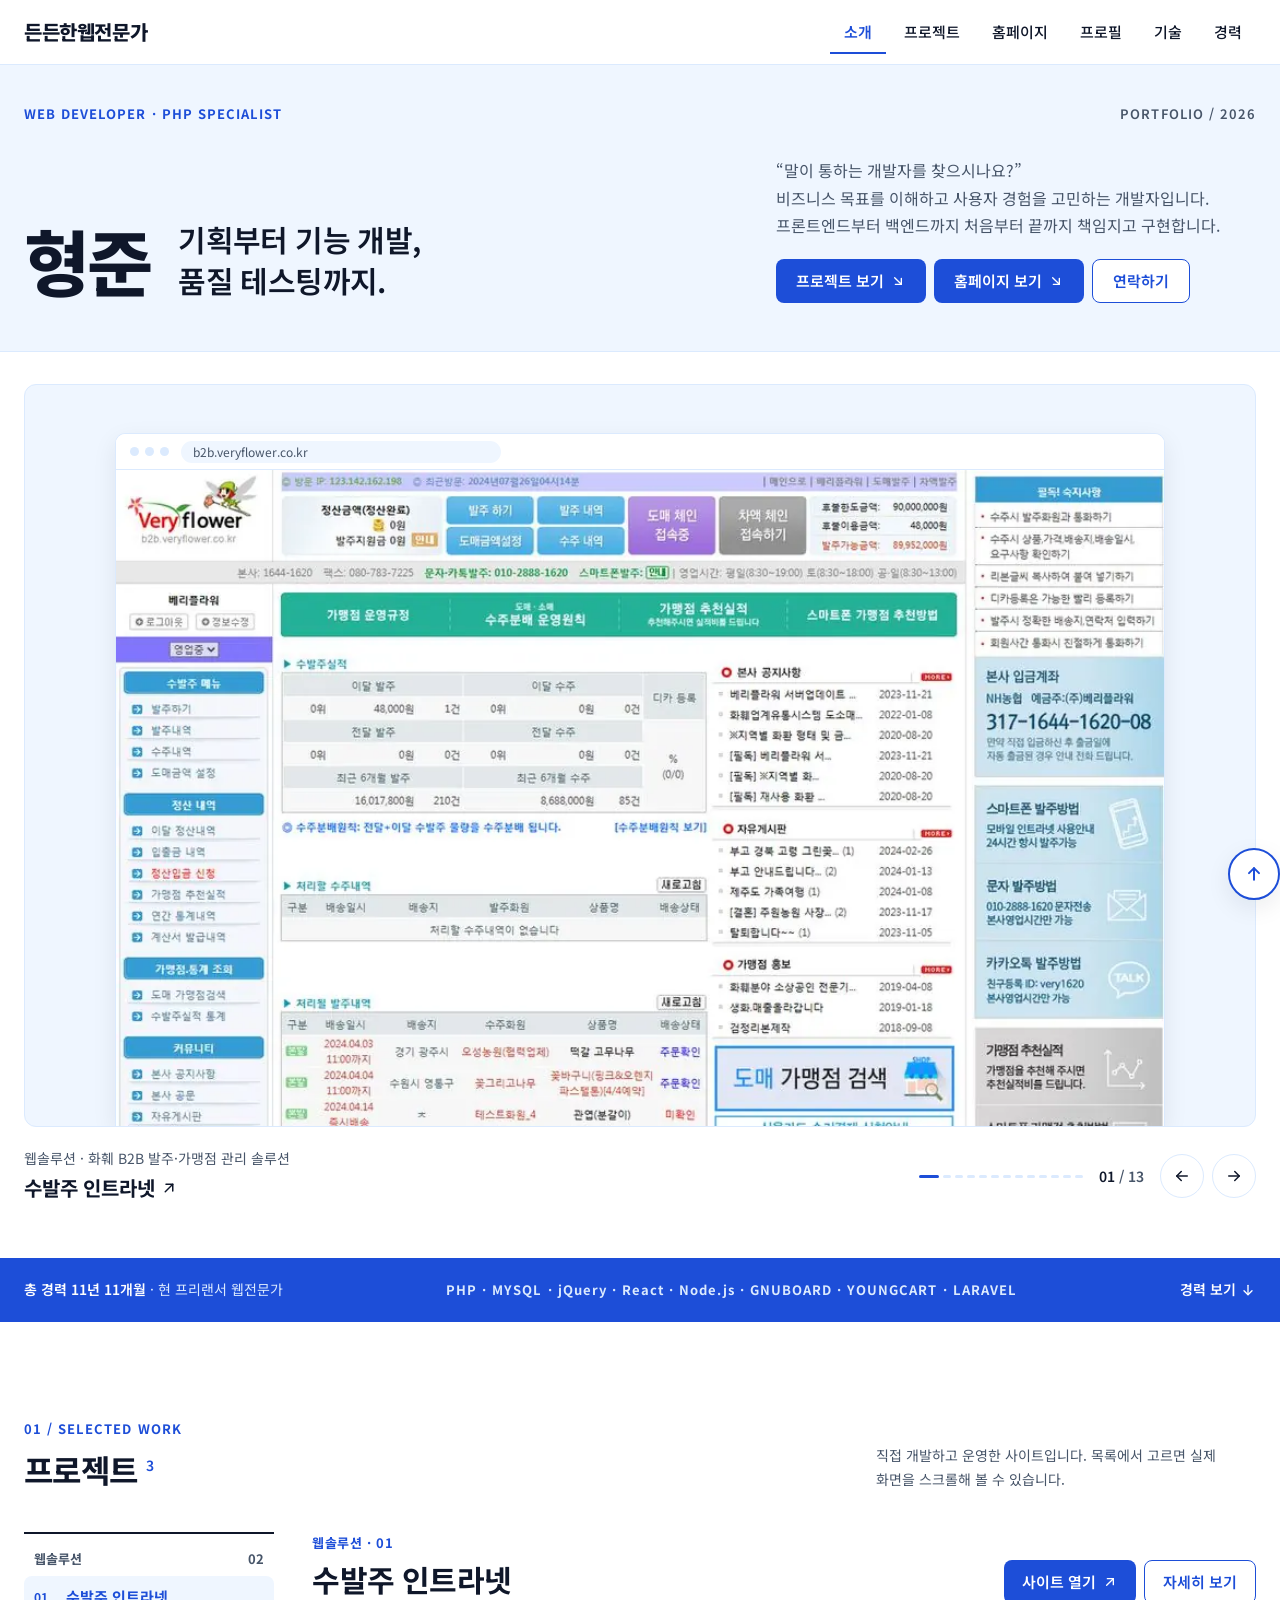
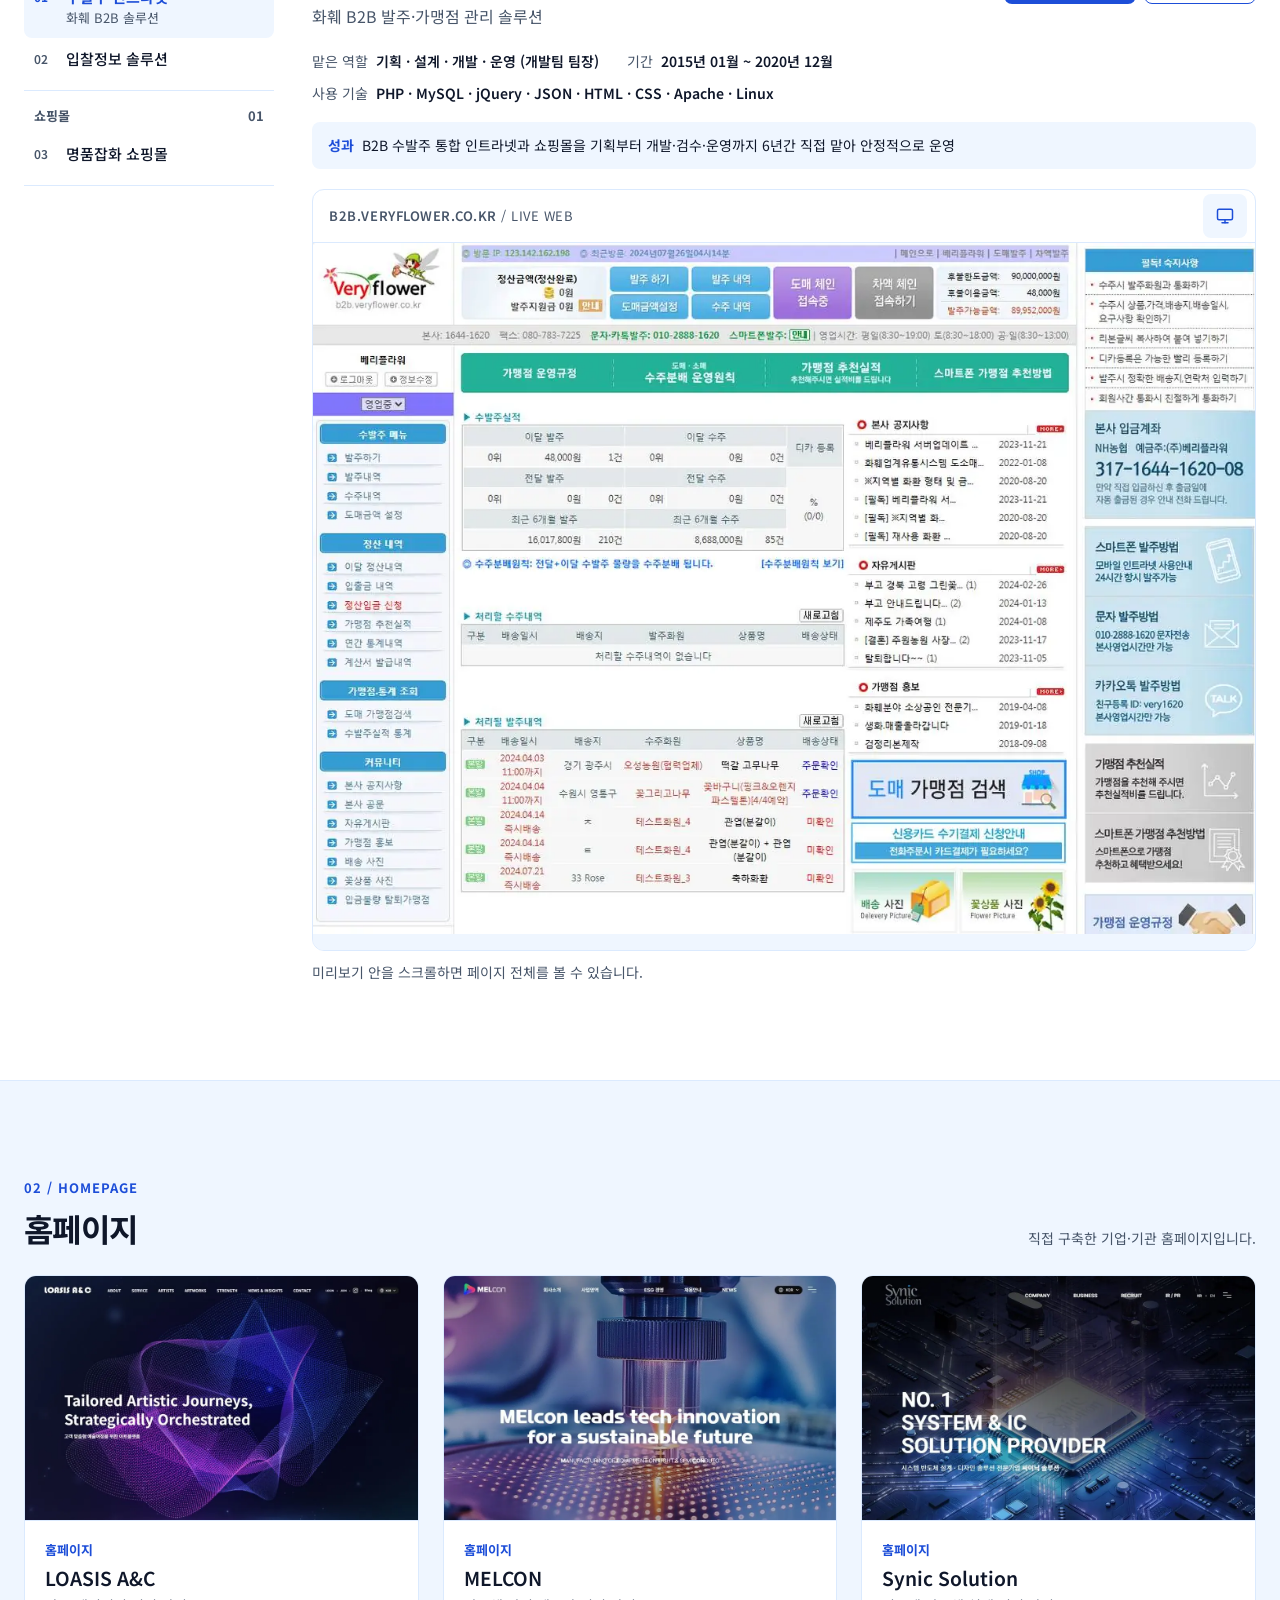
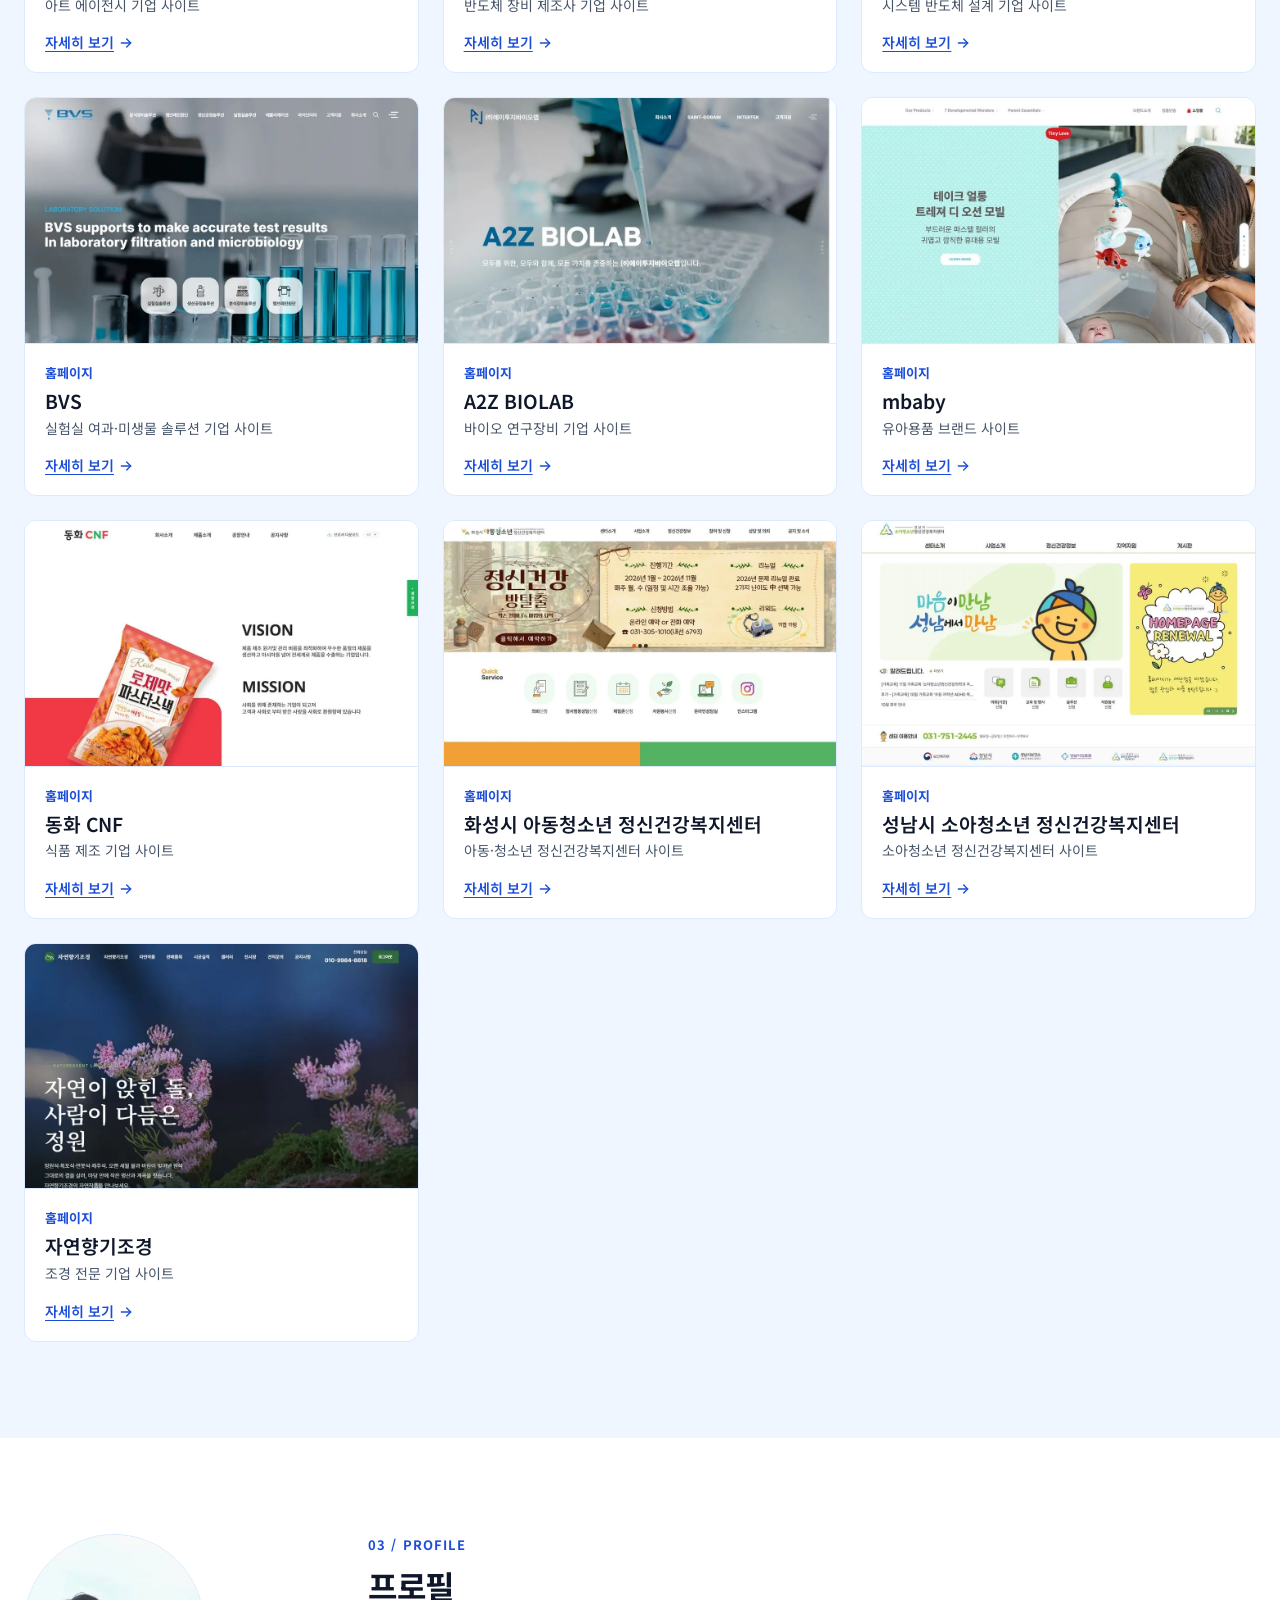
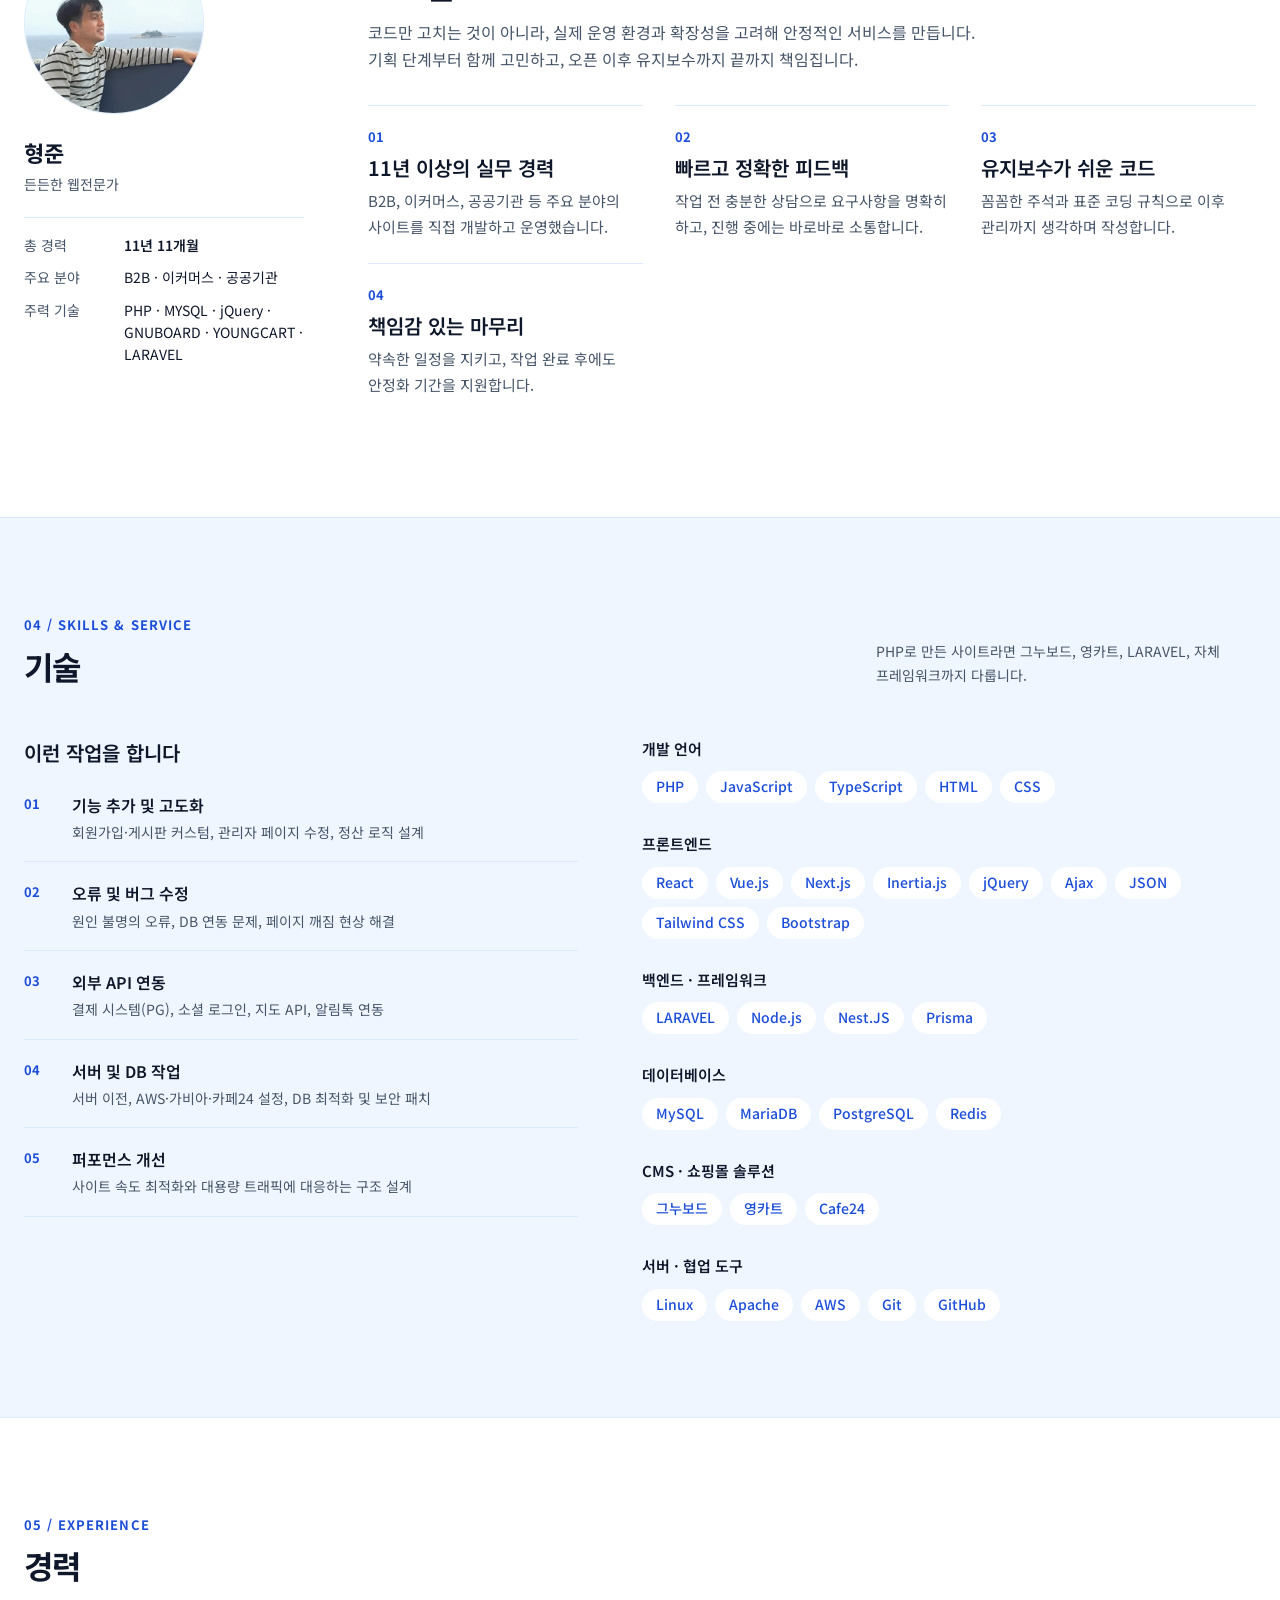
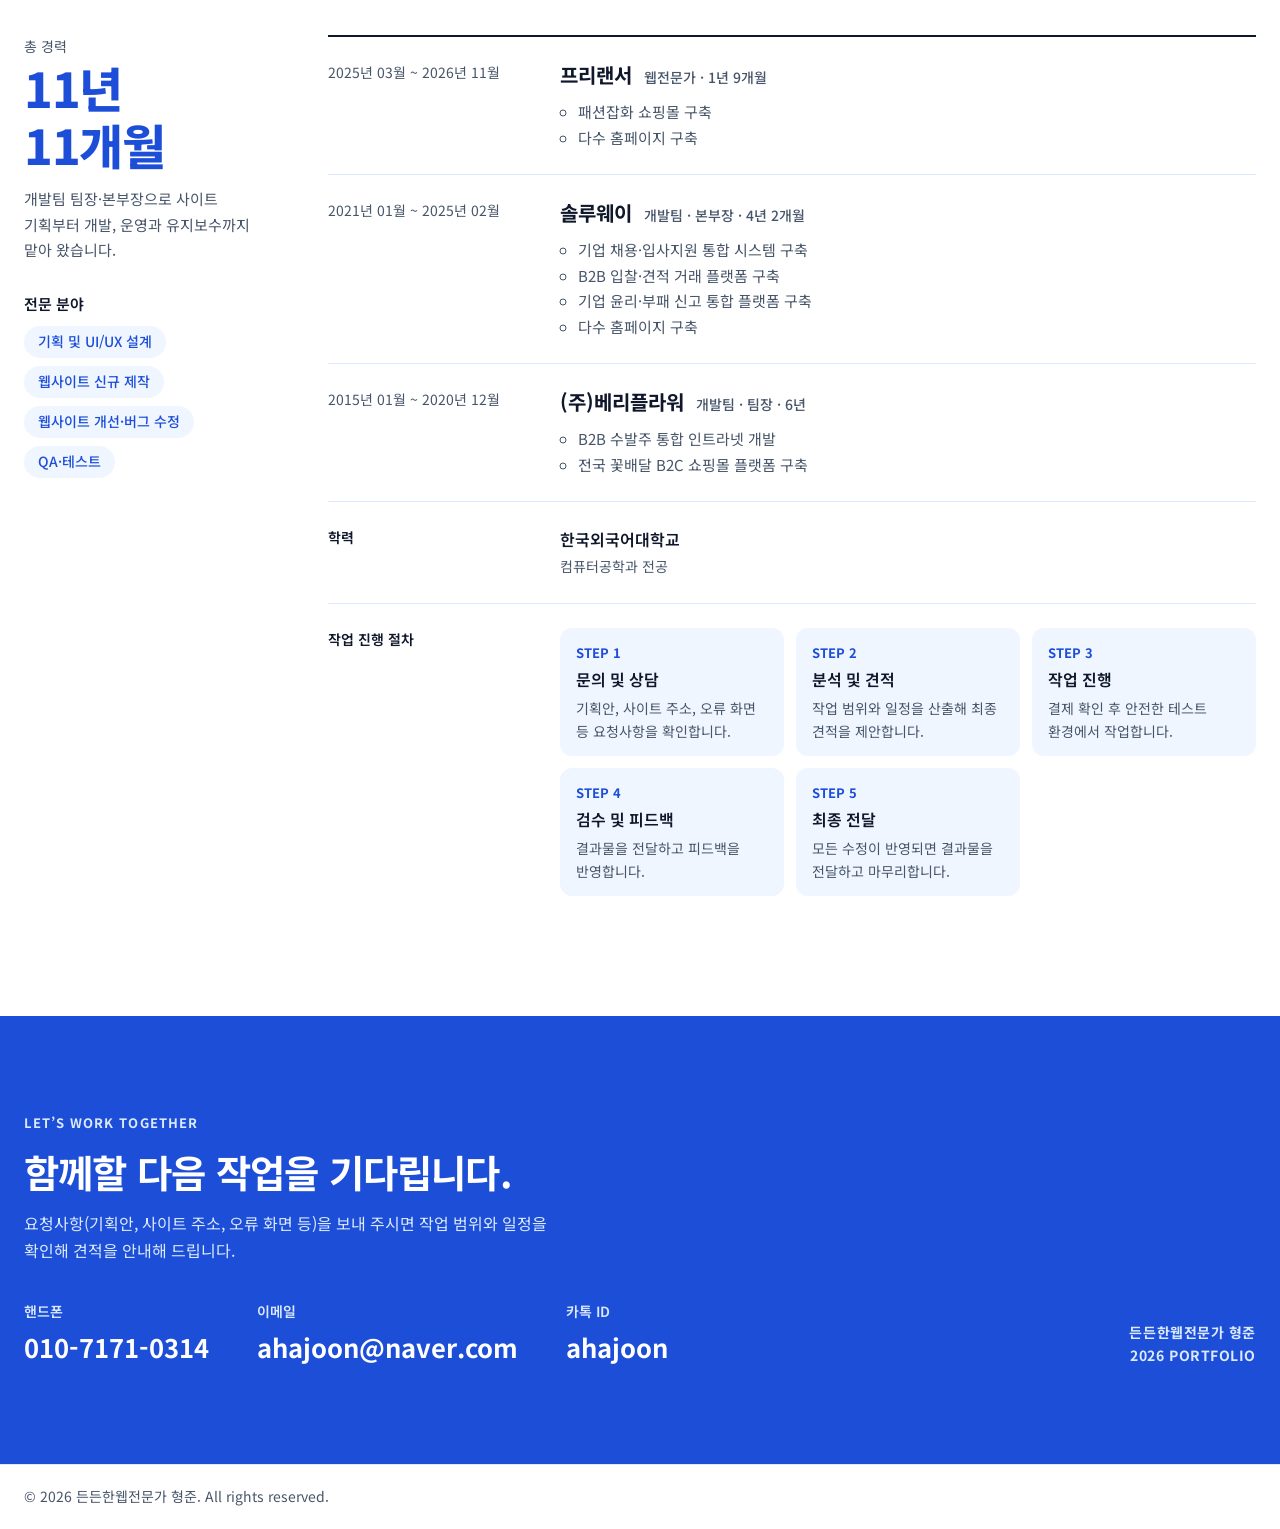
==== commit 53701e72: "PC 미리보기 4:3" ====
--- a/index.html
+++ b/index.html
@@ -1192,7 +1192,7 @@
               <p style="margin:0 0 6px;display:flex;justify-content:space-between;font-size:13px;font-weight:700;color:#475569;padding:0 10px">웹솔루션<span>02</span></p>
               <ul style="list-style:none;margin:0;padding:0">
                 
-                  <li data-k="veryflower">
+                  <li data-k="veryflower" class="is-on">
                     <span class="sw-on">
                       <button type="button" aria-current="true" data-pick="veryflower" title="수발주 인트라넷" style="width:100%;display:grid;grid-template-columns:26px minmax(0,1fr);gap:0 6px;text-align:left;padding:10px;border:0;border-radius:8px;background:#EFF6FF;color:#1D4ED8;min-height:44px">
                         <span style="font-size:12px;font-weight:700;line-height:1.9">01</span>
@@ -1207,7 +1207,7 @@
                     </span>
                   </li>
                 
-                  <li data-k="bidk" class="is-on">
+                  <li data-k="bidk">
                     <span class="sw-on">
                       <button type="button" aria-current="true" data-pick="bidk" title="입찰정보 솔루션" style="width:100%;display:grid;grid-template-columns:26px minmax(0,1fr);gap:0 6px;text-align:left;padding:10px;border:0;border-radius:8px;background:#EFF6FF;color:#1D4ED8;min-height:44px">
                         <span style="font-size:12px;font-weight:700;line-height:1.9">02</span>
@@ -1253,7 +1253,7 @@
         <nav aria-label="프로젝트 선택" style="width:100%;overflow-x:auto;margin:0 calc(-1 * clamp(16px,3vw,24px));padding:0 clamp(16px,3vw,24px) 4px">
           <ul style="list-style:none;margin:0;padding:0;display:flex;gap:8px;width:max-content">
             
-              <li data-k="veryflower">
+              <li data-k="veryflower" class="is-on">
                 <span class="sw-on">
                   <button type="button" aria-current="true" data-pick="veryflower" style="min-height:44px;padding:0 16px;border-radius:999px;border:1px solid #1D4ED8;background:#1D4ED8;color:#FFFFFF;font-size:14px;font-weight:600;white-space:nowrap;max-width:220px;overflow:hidden;text-overflow:ellipsis" title="수발주 인트라넷">수발주 인트라넷</button>
                 </span>
@@ -1262,7 +1262,7 @@
                 </span>
               </li>
             
-              <li data-k="bidk" class="is-on">
+              <li data-k="bidk">
                 <span class="sw-on">
                   <button type="button" aria-current="true" data-pick="bidk" style="min-height:44px;padding:0 16px;border-radius:999px;border:1px solid #1D4ED8;background:#1D4ED8;color:#FFFFFF;font-size:14px;font-weight:600;white-space:nowrap;max-width:220px;overflow:hidden;text-overflow:ellipsis" title="입찰정보 솔루션">입찰정보 솔루션</button>
                 </span>
@@ -1285,7 +1285,7 @@
       </span>
 
       <!-- 선택한 프로젝트 -->
-      <article data-panel="veryflower" data-device="desktop" class="panel" aria-labelledby="pf-sel-veryflower" style="flex:999 1 560px;min-width:0">
+      <article data-panel="veryflower" data-device="desktop" class="panel is-cur" aria-labelledby="pf-sel-veryflower" style="flex:999 1 560px;min-width:0">
         <p style="margin:0;font-size:13px;font-weight:700;letter-spacing:.04em;color:#1D4ED8">웹솔루션 · 01</p>
         <div style="display:flex;flex-wrap:wrap;align-items:flex-start;justify-content:space-between;gap:12px 16px;margin-top:6px">
           <div style="flex:1 1 280px;min-width:0">
@@ -1327,8 +1327,8 @@
             </div>
           </div>
           <span class="dv dv-desktop">
-            <div tabindex="0" aria-label="수발주 인트라넷 데스크톱 화면, 스크롤 가능" style="height:clamp(360px,42vw,600px);overflow-y:auto;background:#EFF6FF">
-              <img loading="lazy" src="images/veryflower-pc.webp" alt="수발주 인트라넷 데스크톱 전체 화면" style="display:block;width:100%">
+            <div tabindex="0" aria-label="수발주 인트라넷 데스크톱 화면, 스크롤 가능" style="aspect-ratio:4/3;height:auto;overflow-y:auto;background:#EFF6FF">
+              <img src="images/veryflower-pc.webp" alt="수발주 인트라넷 데스크톱 전체 화면" style="display:block;width:100%">
             </div>
           </span>
           
@@ -1336,7 +1336,7 @@
         </div>
         <p style="margin:10px 0 0;font-size:14px;color:#475569">미리보기 안을 스크롤하면 페이지 전체를 볼 수 있습니다.</p>
       </article>
-      <article data-panel="bidk" data-device="desktop" class="panel is-cur" aria-labelledby="pf-sel-bidk" style="flex:999 1 560px;min-width:0">
+      <article data-panel="bidk" data-device="desktop" class="panel" aria-labelledby="pf-sel-bidk" style="flex:999 1 560px;min-width:0">
         <p style="margin:0;font-size:13px;font-weight:700;letter-spacing:.04em;color:#1D4ED8">웹솔루션 · 02</p>
         <div style="display:flex;flex-wrap:wrap;align-items:flex-start;justify-content:space-between;gap:12px 16px;margin-top:6px">
           <div style="flex:1 1 280px;min-width:0">
@@ -1378,8 +1378,8 @@
             </div>
           </div>
           <span class="dv dv-desktop">
-            <div tabindex="0" aria-label="입찰정보 솔루션 데스크톱 화면, 스크롤 가능" style="height:clamp(360px,42vw,600px);overflow-y:auto;background:#EFF6FF">
-              <img src="images/bidk-pc.webp" alt="입찰정보 솔루션 데스크톱 전체 화면" style="display:block;width:100%">
+            <div tabindex="0" aria-label="입찰정보 솔루션 데스크톱 화면, 스크롤 가능" style="aspect-ratio:4/3;height:auto;overflow-y:auto;background:#EFF6FF">
+              <img loading="lazy" src="images/bidk-pc.webp" alt="입찰정보 솔루션 데스크톱 전체 화면" style="display:block;width:100%">
             </div>
           </span>
           
@@ -1438,7 +1438,7 @@
             </div>
           </div>
           <span class="dv dv-desktop">
-            <div tabindex="0" aria-label="명품잡화 쇼핑몰 데스크톱 화면, 스크롤 가능" style="height:clamp(360px,42vw,600px);overflow-y:auto;background:#EFF6FF">
+            <div tabindex="0" aria-label="명품잡화 쇼핑몰 데스크톱 화면, 스크롤 가능" style="aspect-ratio:4/3;height:auto;overflow-y:auto;background:#EFF6FF">
               <img loading="lazy" src="images/boutique-pc.webp" alt="명품잡화 쇼핑몰 데스크톱 전체 화면" style="display:block;width:100%">
             </div>
           </span>
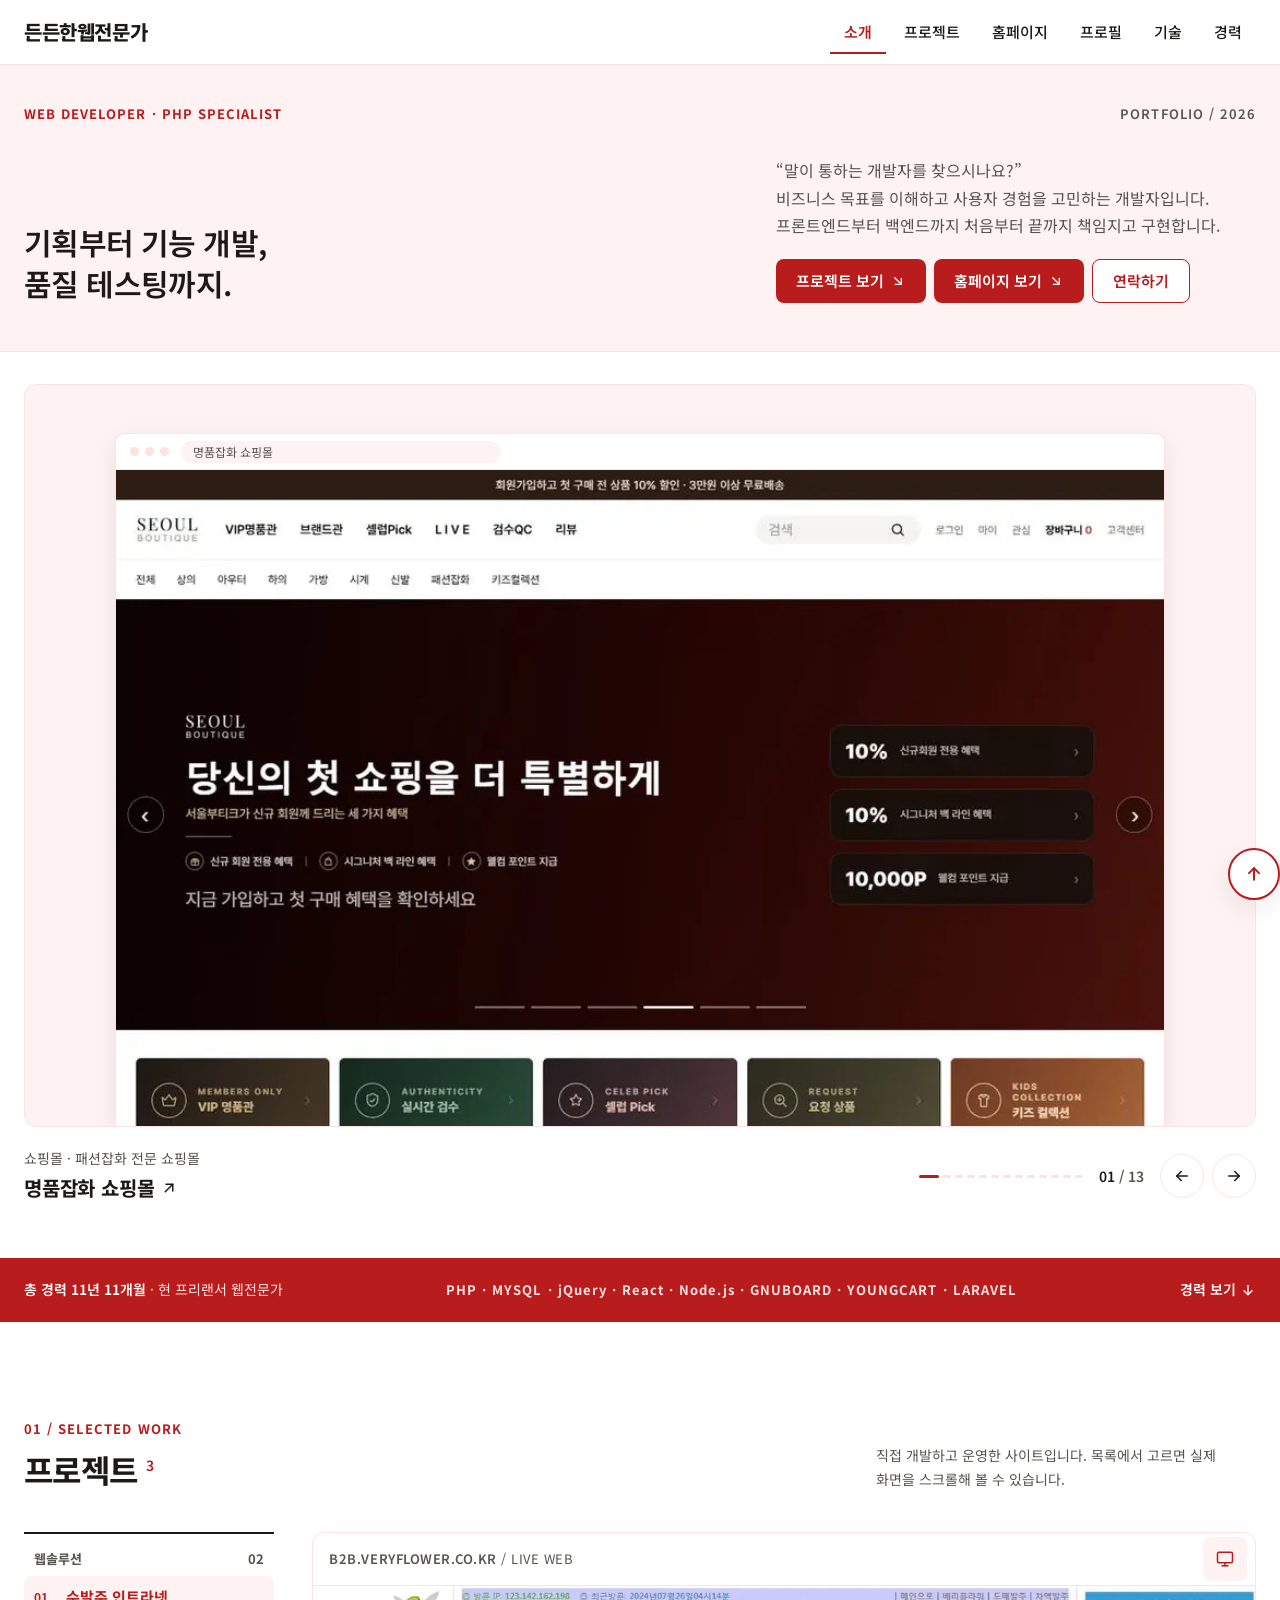
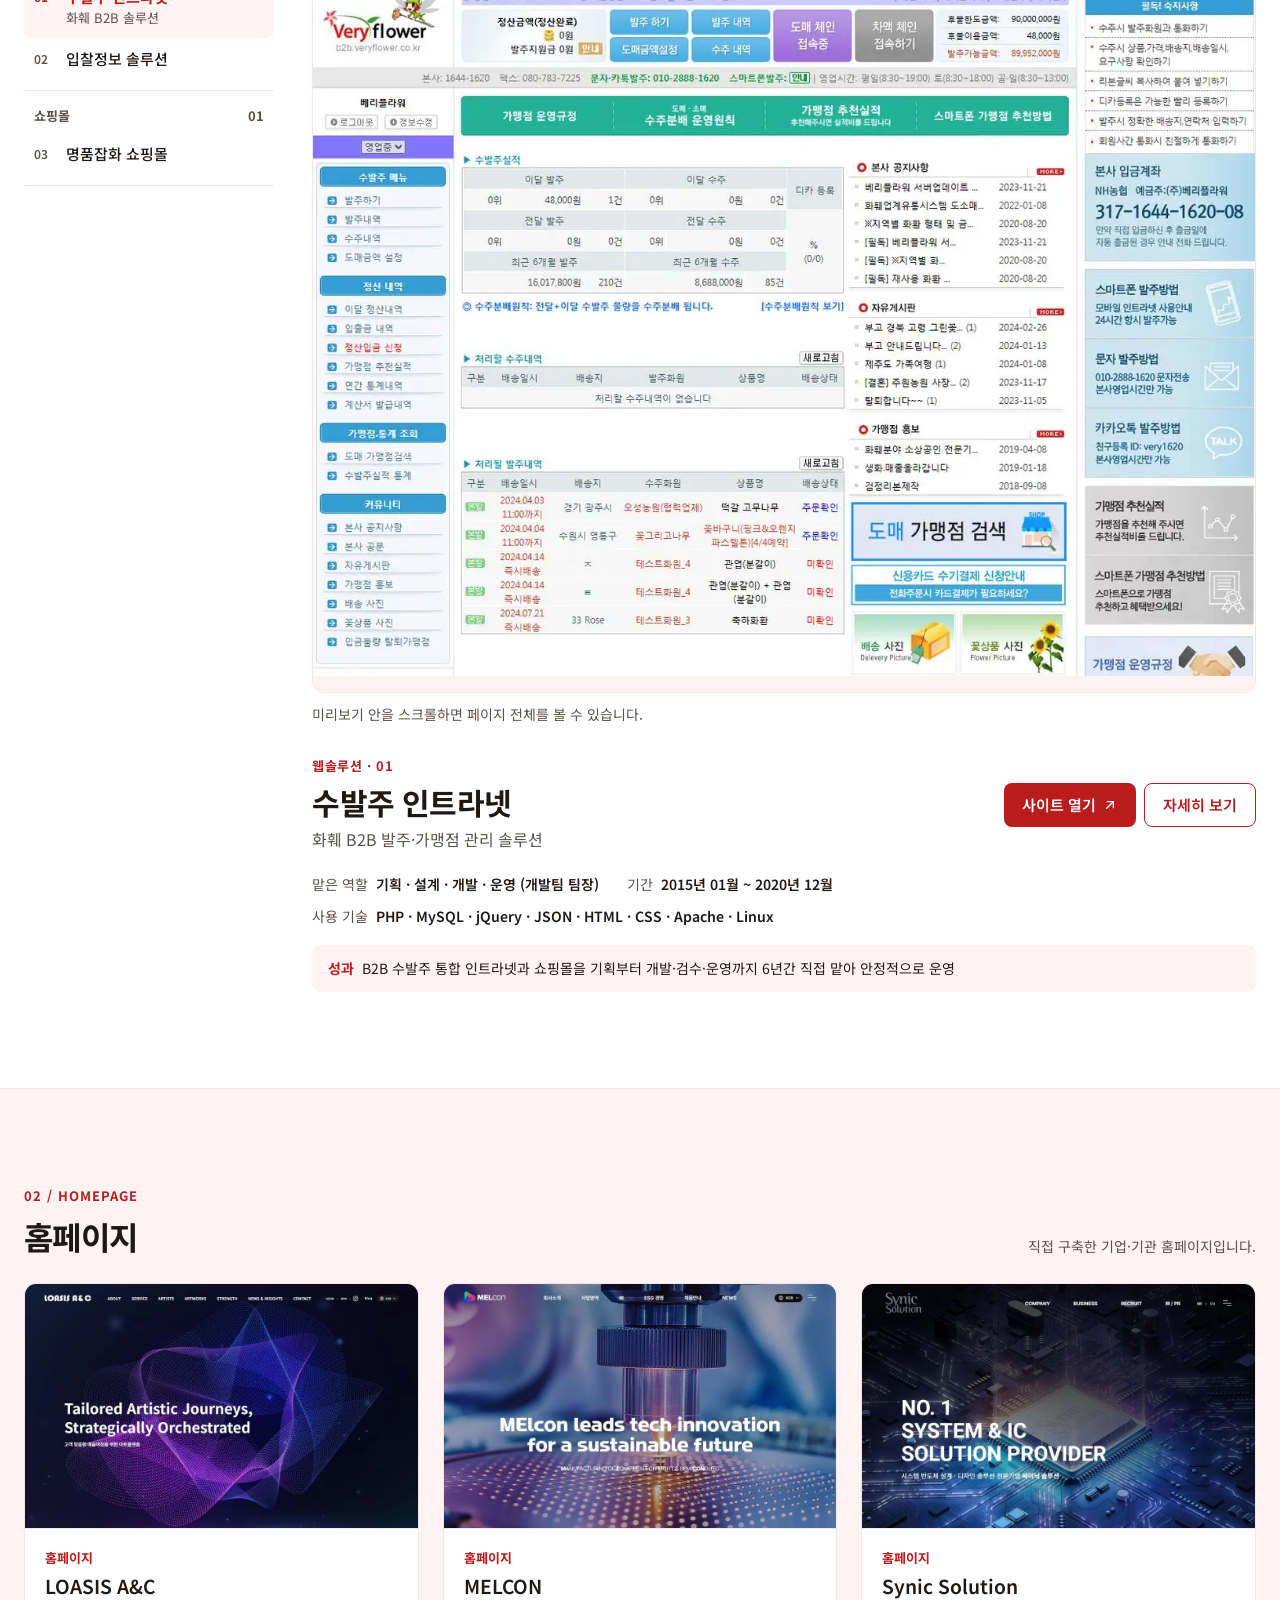
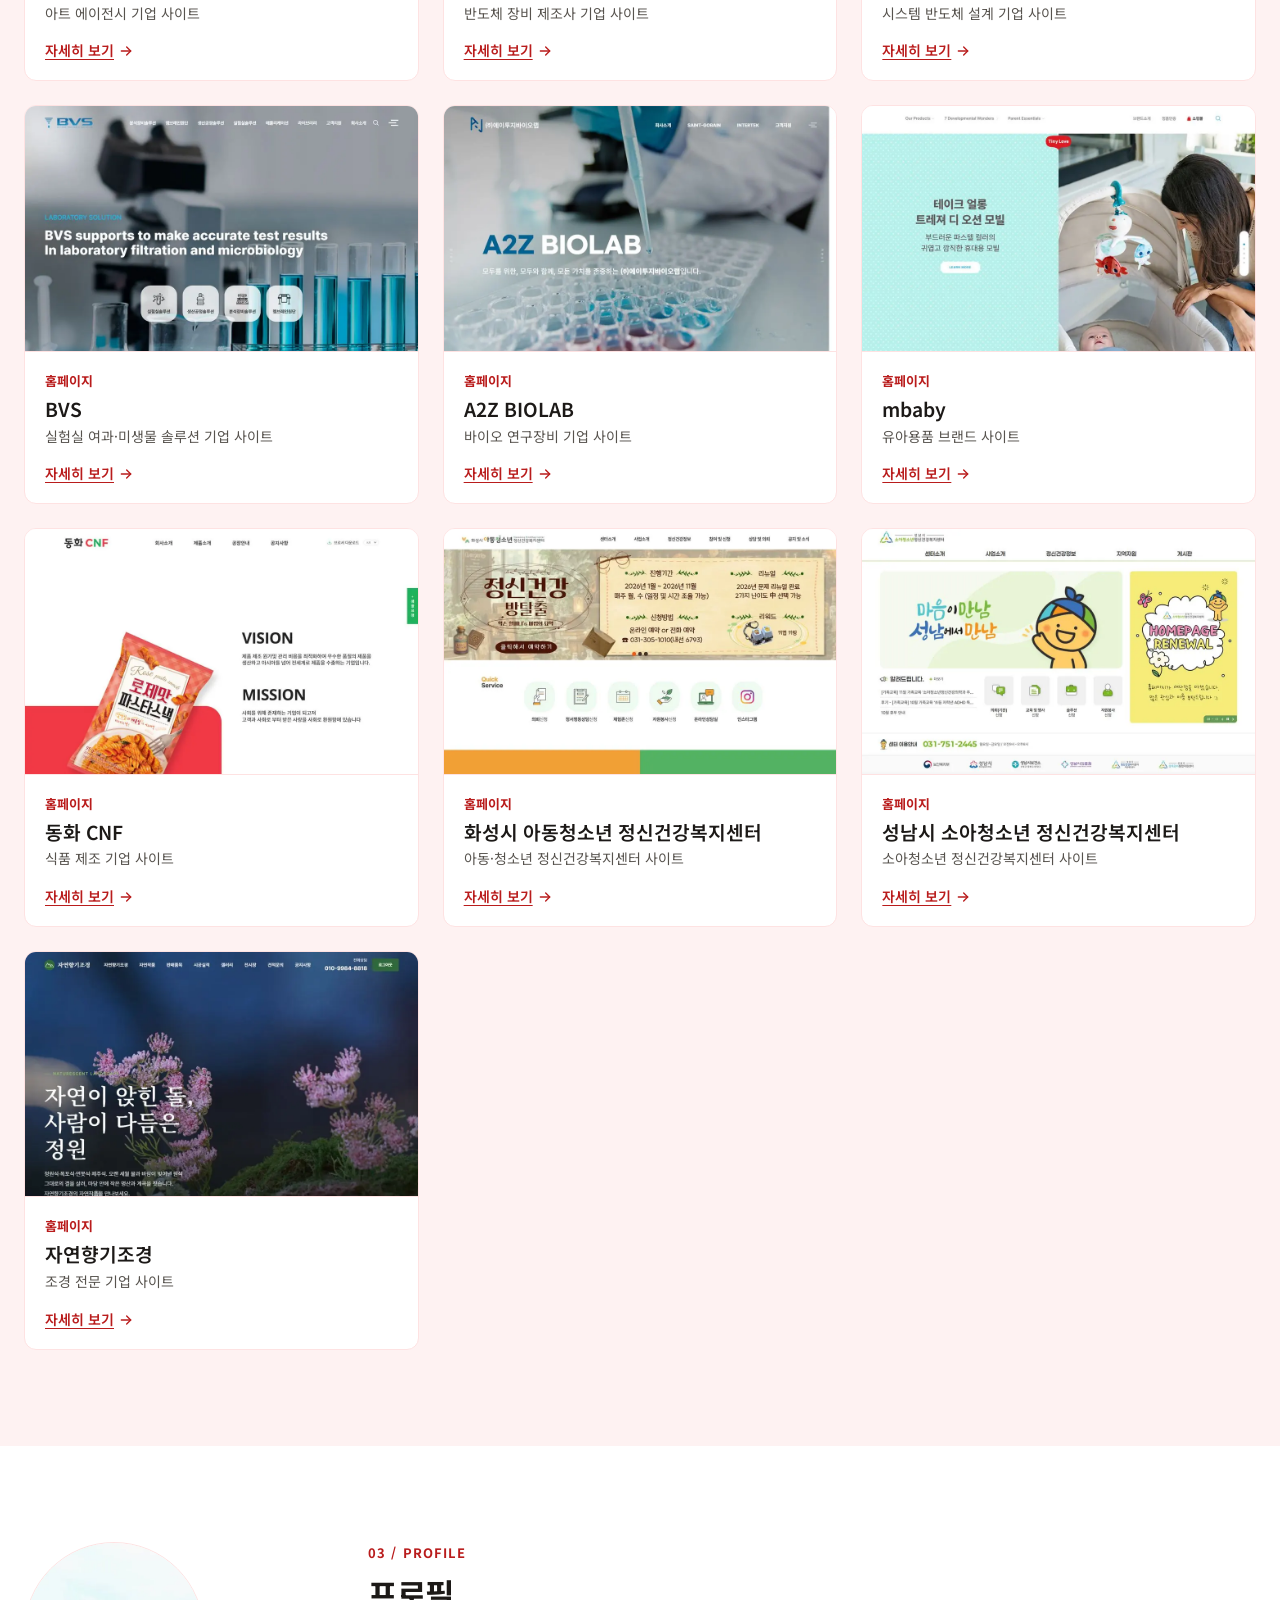
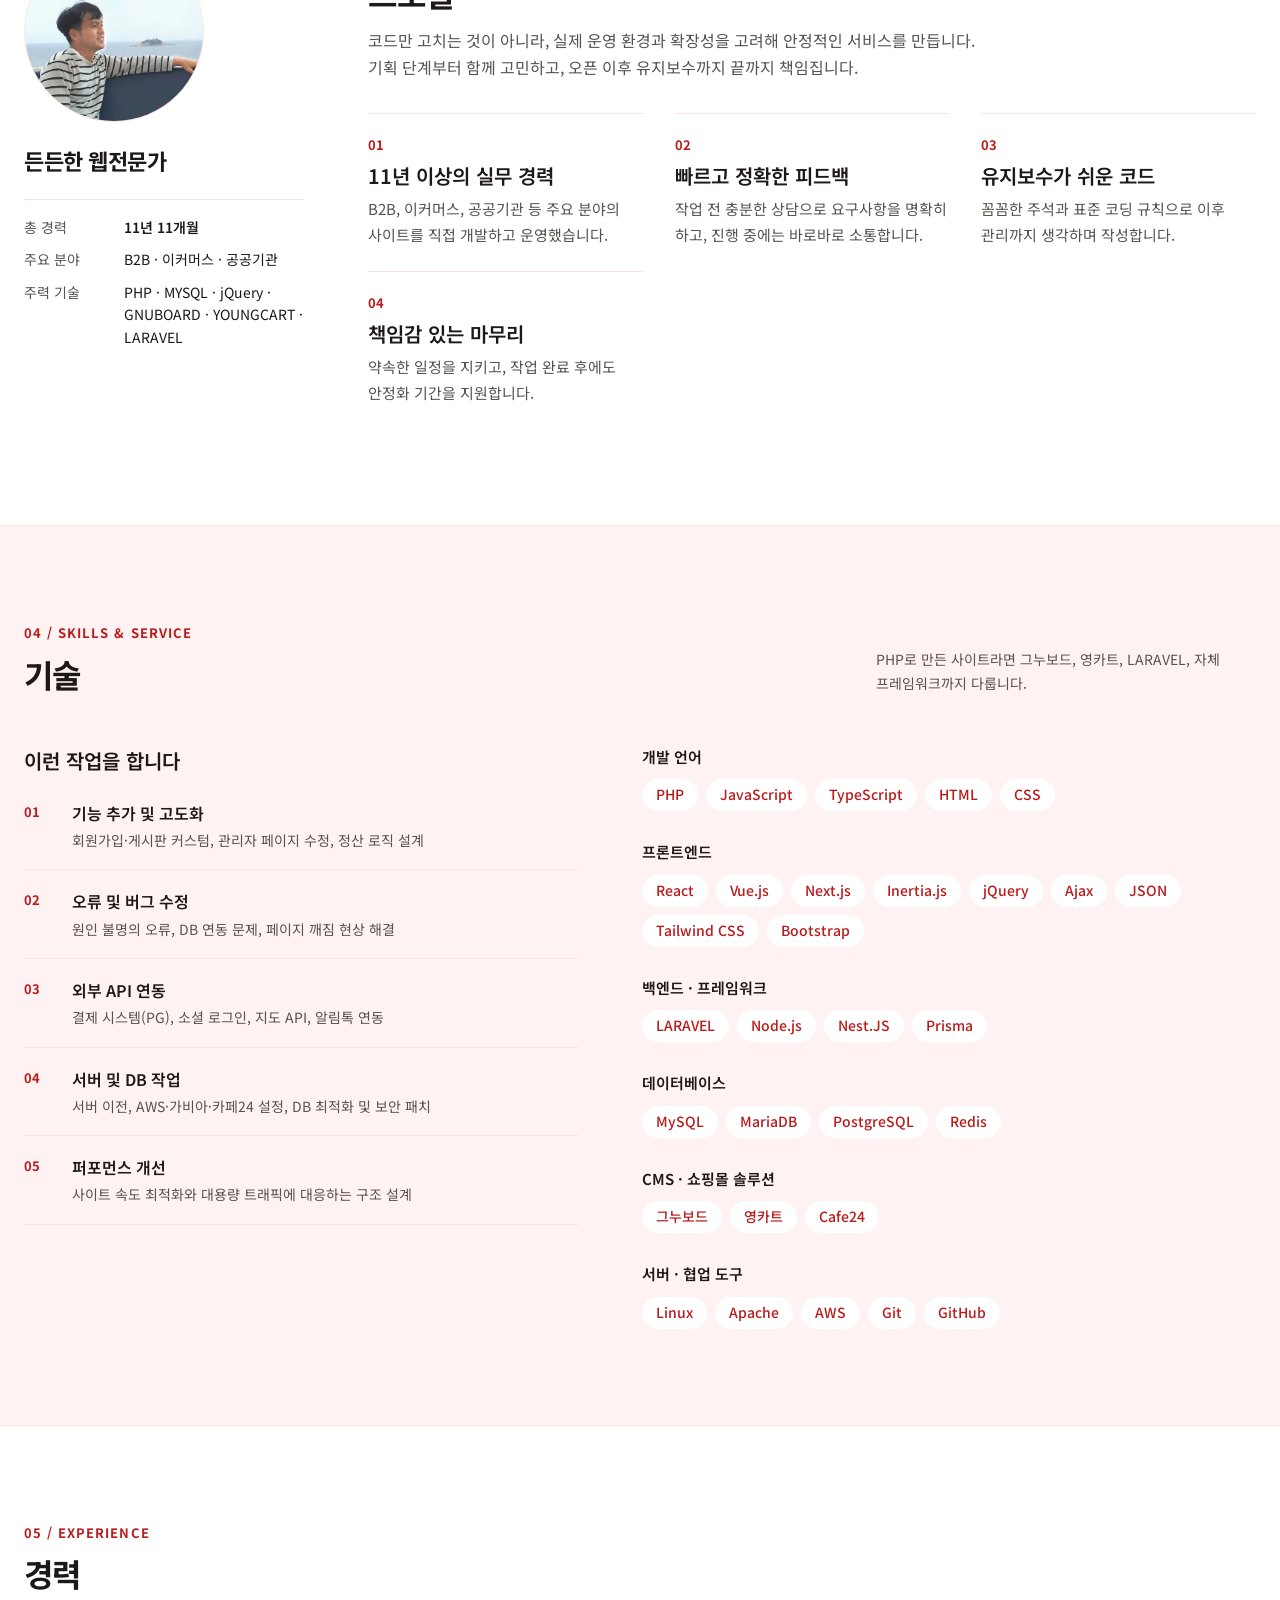
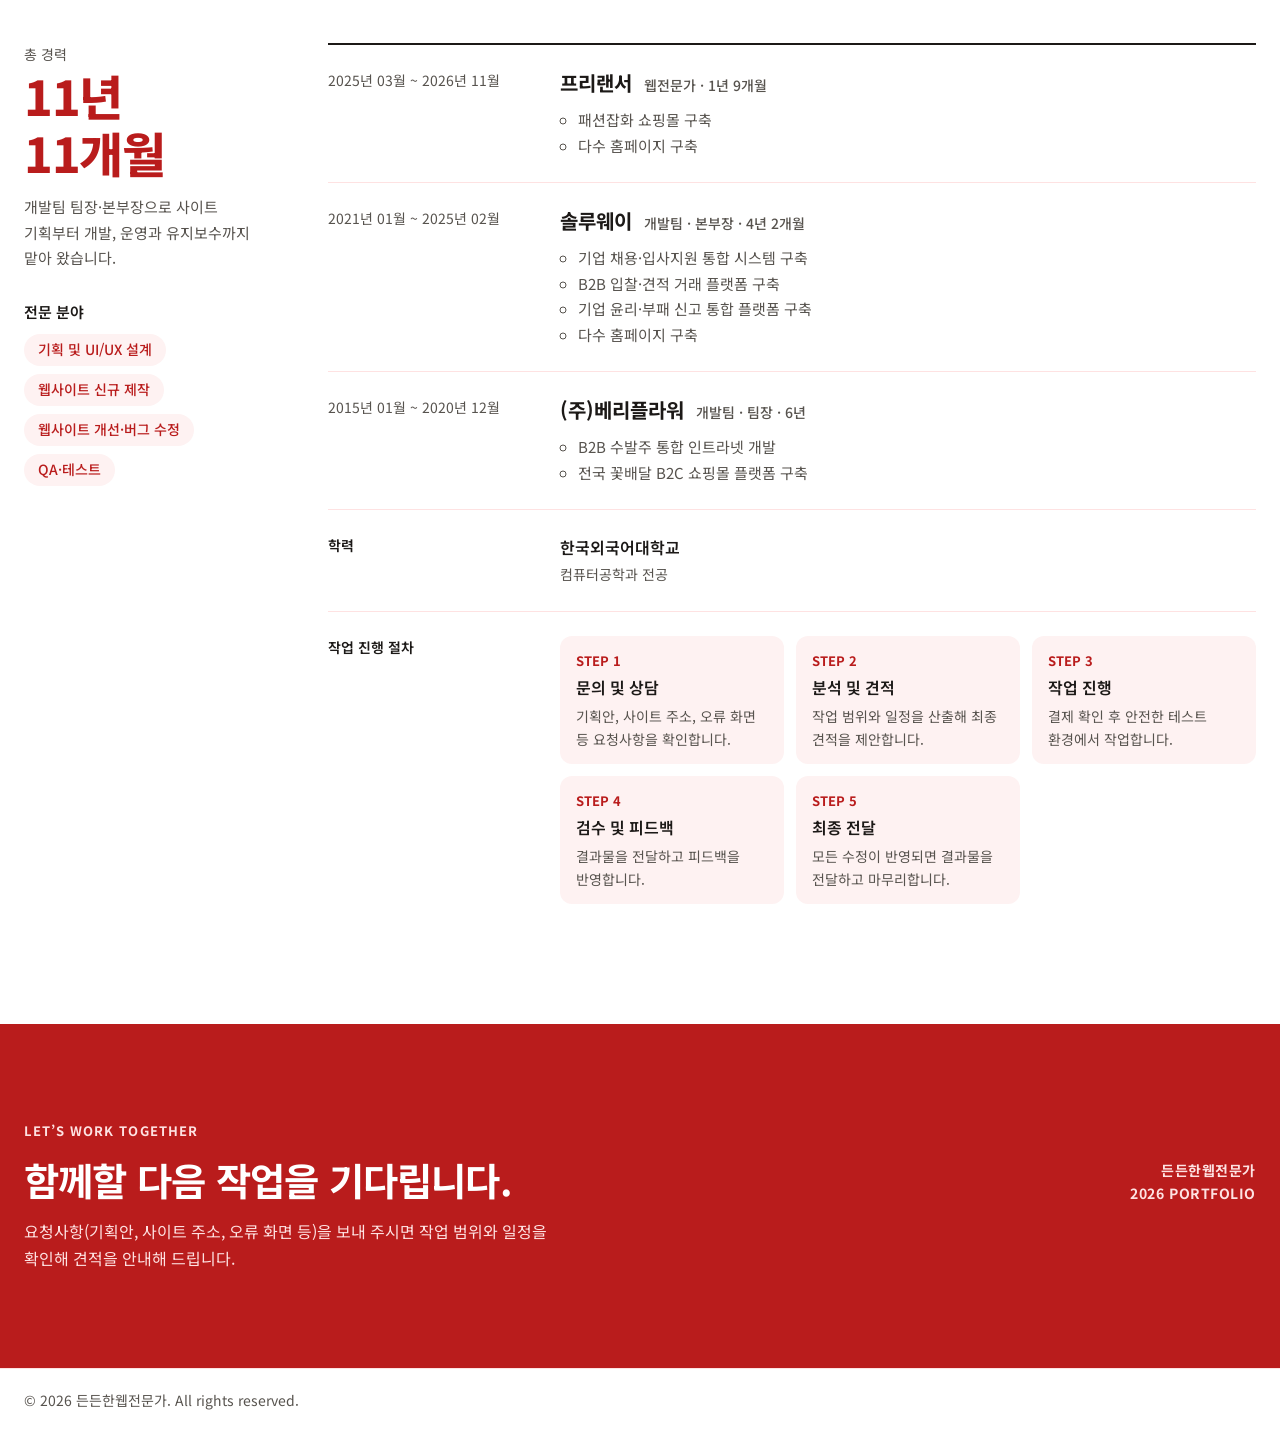
==== commit 40e90244: "261112 배경색상 레드톤 변경" ====
--- a/index.html
+++ b/index.html
@@ -3,20 +3,20 @@
 <head>
 <meta charset="utf-8">
 <meta name="viewport" content="width=device-width, initial-scale=1">
-<title>형준 · 웹 개발자 포트폴리오</title>
-<meta name="description" content="든든한웹전문가 형준 — 기획부터 기능 개발, 품질 테스팅까지. PHP·그누보드·영카트·LARAVEL 웹 개발 포트폴리오.">
+<title>든든한웹전문가 · 웹 개발자 포트폴리오</title>
+<meta name="description" content="든든한웹전문가 — 기획부터 기능 개발, 품질 테스팅까지. PHP·그누보드·영카트·LARAVEL 웹 개발 포트폴리오.">
 <link rel="preconnect" href="https://fonts.googleapis.com">
 <link rel="preconnect" href="https://fonts.gstatic.com" crossorigin>
 <link rel="stylesheet" href="https://fonts.googleapis.com/css2?family=Noto+Sans+KR:wght@400;500;600;700;800&amp;display=swap">
 <link rel="stylesheet" href="css/style.css">
 </head>
 <body>
-<div class="pf" id="top" style="background:#FFFFFF;color:#0F172A;font-size:16px;line-height:1.7">
+<div class="pf" id="top" style="background:#FFFFFF;color:#1C1917;font-size:16px;line-height:1.7">
 
 <!-- ============ 탑 메뉴 ============ -->
-<header class="pf-header" data-header style="position:sticky;top:0;z-index:30;background:#FFFFFF;border-bottom:1px solid #DBEAFE">
+<header class="pf-header" data-header style="position:sticky;top:0;z-index:30;background:#FFFFFF;border-bottom:1px solid #FEE2E2">
   <div style="max-width:1280px;margin:0 auto;padding:0 clamp(16px,3vw,24px);height:clamp(60px,5vw,72px);display:flex;align-items:center;justify-content:space-between;gap:16px">
-    <a href="#top" class="pf-logo"  aria-label="든든한웹전문가, 맨 위로" style="display:inline-flex;align-items:center;min-height:44px;text-decoration:none;color:#0F172A">
+    <a href="#top" class="pf-logo"  aria-label="든든한웹전문가, 맨 위로" style="display:inline-flex;align-items:center;min-height:44px;text-decoration:none;color:#1C1917">
       <span style="font-weight:800;font-size:20px;letter-spacing:-0.02em">든든한웹전문가</span>
     </a>
     <span class="show-desk">
@@ -25,55 +25,55 @@
           
             <li data-k="about" class="is-on">
               <span class="sw-on">
-                <a href="#about" class="pf-nav__link" aria-current="location"  style="display:inline-flex;align-items:center;min-height:44px;padding:0 14px;font-size:15px;font-weight:600;color:#1D4ED8;text-decoration:none;box-shadow:inset 0 -2px 0 #1D4ED8">소개</a>
+                <a href="#about" class="pf-nav__link" aria-current="location"  style="display:inline-flex;align-items:center;min-height:44px;padding:0 14px;font-size:15px;font-weight:600;color:#B91C1C;text-decoration:none;box-shadow:inset 0 -2px 0 #B91C1C">소개</a>
               </span>
               <span class="sw-off">
-                <a href="#about" class="pf-nav__link"  style="display:inline-flex;align-items:center;min-height:44px;padding:0 14px;font-size:15px;font-weight:500;color:#0F172A;text-decoration:none">소개</a>
+                <a href="#about" class="pf-nav__link"  style="display:inline-flex;align-items:center;min-height:44px;padding:0 14px;font-size:15px;font-weight:500;color:#1C1917;text-decoration:none">소개</a>
               </span>
             </li>
           
             <li data-k="projects">
               <span class="sw-on">
-                <a href="#projects" class="pf-nav__link" aria-current="location"  style="display:inline-flex;align-items:center;min-height:44px;padding:0 14px;font-size:15px;font-weight:600;color:#1D4ED8;text-decoration:none;box-shadow:inset 0 -2px 0 #1D4ED8">프로젝트</a>
+                <a href="#projects" class="pf-nav__link" aria-current="location"  style="display:inline-flex;align-items:center;min-height:44px;padding:0 14px;font-size:15px;font-weight:600;color:#B91C1C;text-decoration:none;box-shadow:inset 0 -2px 0 #B91C1C">프로젝트</a>
               </span>
               <span class="sw-off">
-                <a href="#projects" class="pf-nav__link"  style="display:inline-flex;align-items:center;min-height:44px;padding:0 14px;font-size:15px;font-weight:500;color:#0F172A;text-decoration:none">프로젝트</a>
+                <a href="#projects" class="pf-nav__link"  style="display:inline-flex;align-items:center;min-height:44px;padding:0 14px;font-size:15px;font-weight:500;color:#1C1917;text-decoration:none">프로젝트</a>
               </span>
             </li>
           
             <li data-k="all-projects">
               <span class="sw-on">
-                <a href="#all-projects" class="pf-nav__link" aria-current="location"  style="display:inline-flex;align-items:center;min-height:44px;padding:0 14px;font-size:15px;font-weight:600;color:#1D4ED8;text-decoration:none;box-shadow:inset 0 -2px 0 #1D4ED8">홈페이지</a>
+                <a href="#all-projects" class="pf-nav__link" aria-current="location"  style="display:inline-flex;align-items:center;min-height:44px;padding:0 14px;font-size:15px;font-weight:600;color:#B91C1C;text-decoration:none;box-shadow:inset 0 -2px 0 #B91C1C">홈페이지</a>
               </span>
               <span class="sw-off">
-                <a href="#all-projects" class="pf-nav__link"  style="display:inline-flex;align-items:center;min-height:44px;padding:0 14px;font-size:15px;font-weight:500;color:#0F172A;text-decoration:none">홈페이지</a>
+                <a href="#all-projects" class="pf-nav__link"  style="display:inline-flex;align-items:center;min-height:44px;padding:0 14px;font-size:15px;font-weight:500;color:#1C1917;text-decoration:none">홈페이지</a>
               </span>
             </li>
           
             <li data-k="work">
               <span class="sw-on">
-                <a href="#work" class="pf-nav__link" aria-current="location"  style="display:inline-flex;align-items:center;min-height:44px;padding:0 14px;font-size:15px;font-weight:600;color:#1D4ED8;text-decoration:none;box-shadow:inset 0 -2px 0 #1D4ED8">프로필</a>
+                <a href="#work" class="pf-nav__link" aria-current="location"  style="display:inline-flex;align-items:center;min-height:44px;padding:0 14px;font-size:15px;font-weight:600;color:#B91C1C;text-decoration:none;box-shadow:inset 0 -2px 0 #B91C1C">프로필</a>
               </span>
               <span class="sw-off">
-                <a href="#work" class="pf-nav__link"  style="display:inline-flex;align-items:center;min-height:44px;padding:0 14px;font-size:15px;font-weight:500;color:#0F172A;text-decoration:none">프로필</a>
+                <a href="#work" class="pf-nav__link"  style="display:inline-flex;align-items:center;min-height:44px;padding:0 14px;font-size:15px;font-weight:500;color:#1C1917;text-decoration:none">프로필</a>
               </span>
             </li>
           
             <li data-k="skills">
               <span class="sw-on">
-                <a href="#skills" class="pf-nav__link" aria-current="location"  style="display:inline-flex;align-items:center;min-height:44px;padding:0 14px;font-size:15px;font-weight:600;color:#1D4ED8;text-decoration:none;box-shadow:inset 0 -2px 0 #1D4ED8">기술</a>
+                <a href="#skills" class="pf-nav__link" aria-current="location"  style="display:inline-flex;align-items:center;min-height:44px;padding:0 14px;font-size:15px;font-weight:600;color:#B91C1C;text-decoration:none;box-shadow:inset 0 -2px 0 #B91C1C">기술</a>
               </span>
               <span class="sw-off">
-                <a href="#skills" class="pf-nav__link"  style="display:inline-flex;align-items:center;min-height:44px;padding:0 14px;font-size:15px;font-weight:500;color:#0F172A;text-decoration:none">기술</a>
+                <a href="#skills" class="pf-nav__link"  style="display:inline-flex;align-items:center;min-height:44px;padding:0 14px;font-size:15px;font-weight:500;color:#1C1917;text-decoration:none">기술</a>
               </span>
             </li>
           
             <li data-k="career">
               <span class="sw-on">
-                <a href="#career" class="pf-nav__link" aria-current="location"  style="display:inline-flex;align-items:center;min-height:44px;padding:0 14px;font-size:15px;font-weight:600;color:#1D4ED8;text-decoration:none;box-shadow:inset 0 -2px 0 #1D4ED8">경력</a>
+                <a href="#career" class="pf-nav__link" aria-current="location"  style="display:inline-flex;align-items:center;min-height:44px;padding:0 14px;font-size:15px;font-weight:600;color:#B91C1C;text-decoration:none;box-shadow:inset 0 -2px 0 #B91C1C">경력</a>
               </span>
               <span class="sw-off">
-                <a href="#career" class="pf-nav__link"  style="display:inline-flex;align-items:center;min-height:44px;padding:0 14px;font-size:15px;font-weight:500;color:#0F172A;text-decoration:none">경력</a>
+                <a href="#career" class="pf-nav__link"  style="display:inline-flex;align-items:center;min-height:44px;padding:0 14px;font-size:15px;font-weight:500;color:#1C1917;text-decoration:none">경력</a>
               </span>
             </li>
           
@@ -81,7 +81,7 @@
       </nav>
     </span>
     <span class="show-mob">
-      <button type="button" class="pf-icon-btn" aria-label="메뉴 열기" aria-expanded="false" data-action="menu" style="width:44px;height:44px;display:inline-flex;align-items:center;justify-content:center;border:1px solid #DBEAFE;border-radius:8px;background:#FFFFFF;color:#0F172A">
+      <button type="button" class="pf-icon-btn" aria-label="메뉴 열기" aria-expanded="false" data-action="menu" style="width:44px;height:44px;display:inline-flex;align-items:center;justify-content:center;border:1px solid #FEE2E2;border-radius:8px;background:#FFFFFF;color:#1C1917">
         <span class="mi-closed">
           <svg width="22" height="22" viewBox="0 0 24 24" fill="none" stroke="currentColor" stroke-width="2" stroke-linecap="round" aria-hidden="true"><path d="M4 7h16"></path><path d="M4 12h16"></path><path d="M4 17h16"></path></svg>
         </span>
@@ -92,60 +92,60 @@
     </span>
   </div>
   <div class="mob-menu">
-    <nav id="pf-mobile-menu" aria-label="모바일 메뉴" style="border-top:1px solid #DBEAFE;background:#FFFFFF;padding:8px 16px 20px;box-shadow:0 8px 24px rgba(15,23,42,.08)">
+    <nav id="pf-mobile-menu" aria-label="모바일 메뉴" style="border-top:1px solid #FEE2E2;background:#FFFFFF;padding:8px 16px 20px;box-shadow:0 8px 24px rgba(28,25,23,.08)">
       <ul style="list-style:none;margin:0;padding:0;display:flex;flex-direction:column">
         
           <li data-k="about" class="is-on">
             <span class="sw-on">
-              <a href="#about" aria-current="location" data-close-menu style="display:flex;align-items:center;justify-content:space-between;min-height:52px;padding:0 4px;border-bottom:2px solid #1D4ED8;font-size:17px;font-weight:600;color:#1D4ED8;text-decoration:none">소개 <span style="width:6px;height:6px;border-radius:999px;background:#1D4ED8"></span></a>
+              <a href="#about" aria-current="location" data-close-menu style="display:flex;align-items:center;justify-content:space-between;min-height:52px;padding:0 4px;border-bottom:2px solid #B91C1C;font-size:17px;font-weight:600;color:#B91C1C;text-decoration:none">소개 <span style="width:6px;height:6px;border-radius:999px;background:#B91C1C"></span></a>
             </span>
             <span class="sw-off">
-              <a href="#about" data-close-menu style="display:flex;align-items:center;min-height:52px;padding:0 4px;border-bottom:1px solid #DBEAFE;font-size:17px;font-weight:500;color:#0F172A;text-decoration:none">소개</a>
+              <a href="#about" data-close-menu style="display:flex;align-items:center;min-height:52px;padding:0 4px;border-bottom:1px solid #FEE2E2;font-size:17px;font-weight:500;color:#1C1917;text-decoration:none">소개</a>
             </span>
           </li>
         
           <li data-k="projects">
             <span class="sw-on">
-              <a href="#projects" aria-current="location" data-close-menu style="display:flex;align-items:center;justify-content:space-between;min-height:52px;padding:0 4px;border-bottom:2px solid #1D4ED8;font-size:17px;font-weight:600;color:#1D4ED8;text-decoration:none">프로젝트 <span style="width:6px;height:6px;border-radius:999px;background:#1D4ED8"></span></a>
+              <a href="#projects" aria-current="location" data-close-menu style="display:flex;align-items:center;justify-content:space-between;min-height:52px;padding:0 4px;border-bottom:2px solid #B91C1C;font-size:17px;font-weight:600;color:#B91C1C;text-decoration:none">프로젝트 <span style="width:6px;height:6px;border-radius:999px;background:#B91C1C"></span></a>
             </span>
             <span class="sw-off">
-              <a href="#projects" data-close-menu style="display:flex;align-items:center;min-height:52px;padding:0 4px;border-bottom:1px solid #DBEAFE;font-size:17px;font-weight:500;color:#0F172A;text-decoration:none">프로젝트</a>
+              <a href="#projects" data-close-menu style="display:flex;align-items:center;min-height:52px;padding:0 4px;border-bottom:1px solid #FEE2E2;font-size:17px;font-weight:500;color:#1C1917;text-decoration:none">프로젝트</a>
             </span>
           </li>
         
           <li data-k="all-projects">
             <span class="sw-on">
-              <a href="#all-projects" aria-current="location" data-close-menu style="display:flex;align-items:center;justify-content:space-between;min-height:52px;padding:0 4px;border-bottom:2px solid #1D4ED8;font-size:17px;font-weight:600;color:#1D4ED8;text-decoration:none">홈페이지 <span style="width:6px;height:6px;border-radius:999px;background:#1D4ED8"></span></a>
+              <a href="#all-projects" aria-current="location" data-close-menu style="display:flex;align-items:center;justify-content:space-between;min-height:52px;padding:0 4px;border-bottom:2px solid #B91C1C;font-size:17px;font-weight:600;color:#B91C1C;text-decoration:none">홈페이지 <span style="width:6px;height:6px;border-radius:999px;background:#B91C1C"></span></a>
             </span>
             <span class="sw-off">
-              <a href="#all-projects" data-close-menu style="display:flex;align-items:center;min-height:52px;padding:0 4px;border-bottom:1px solid #DBEAFE;font-size:17px;font-weight:500;color:#0F172A;text-decoration:none">홈페이지</a>
+              <a href="#all-projects" data-close-menu style="display:flex;align-items:center;min-height:52px;padding:0 4px;border-bottom:1px solid #FEE2E2;font-size:17px;font-weight:500;color:#1C1917;text-decoration:none">홈페이지</a>
             </span>
           </li>
         
           <li data-k="work">
             <span class="sw-on">
-              <a href="#work" aria-current="location" data-close-menu style="display:flex;align-items:center;justify-content:space-between;min-height:52px;padding:0 4px;border-bottom:2px solid #1D4ED8;font-size:17px;font-weight:600;color:#1D4ED8;text-decoration:none">프로필 <span style="width:6px;height:6px;border-radius:999px;background:#1D4ED8"></span></a>
+              <a href="#work" aria-current="location" data-close-menu style="display:flex;align-items:center;justify-content:space-between;min-height:52px;padding:0 4px;border-bottom:2px solid #B91C1C;font-size:17px;font-weight:600;color:#B91C1C;text-decoration:none">프로필 <span style="width:6px;height:6px;border-radius:999px;background:#B91C1C"></span></a>
             </span>
             <span class="sw-off">
-              <a href="#work" data-close-menu style="display:flex;align-items:center;min-height:52px;padding:0 4px;border-bottom:1px solid #DBEAFE;font-size:17px;font-weight:500;color:#0F172A;text-decoration:none">프로필</a>
+              <a href="#work" data-close-menu style="display:flex;align-items:center;min-height:52px;padding:0 4px;border-bottom:1px solid #FEE2E2;font-size:17px;font-weight:500;color:#1C1917;text-decoration:none">프로필</a>
             </span>
           </li>
         
           <li data-k="skills">
             <span class="sw-on">
-              <a href="#skills" aria-current="location" data-close-menu style="display:flex;align-items:center;justify-content:space-between;min-height:52px;padding:0 4px;border-bottom:2px solid #1D4ED8;font-size:17px;font-weight:600;color:#1D4ED8;text-decoration:none">기술 <span style="width:6px;height:6px;border-radius:999px;background:#1D4ED8"></span></a>
+              <a href="#skills" aria-current="location" data-close-menu style="display:flex;align-items:center;justify-content:space-between;min-height:52px;padding:0 4px;border-bottom:2px solid #B91C1C;font-size:17px;font-weight:600;color:#B91C1C;text-decoration:none">기술 <span style="width:6px;height:6px;border-radius:999px;background:#B91C1C"></span></a>
             </span>
             <span class="sw-off">
-              <a href="#skills" data-close-menu style="display:flex;align-items:center;min-height:52px;padding:0 4px;border-bottom:1px solid #DBEAFE;font-size:17px;font-weight:500;color:#0F172A;text-decoration:none">기술</a>
+              <a href="#skills" data-close-menu style="display:flex;align-items:center;min-height:52px;padding:0 4px;border-bottom:1px solid #FEE2E2;font-size:17px;font-weight:500;color:#1C1917;text-decoration:none">기술</a>
             </span>
           </li>
         
           <li data-k="career">
             <span class="sw-on">
-              <a href="#career" aria-current="location" data-close-menu style="display:flex;align-items:center;justify-content:space-between;min-height:52px;padding:0 4px;border-bottom:2px solid #1D4ED8;font-size:17px;font-weight:600;color:#1D4ED8;text-decoration:none">경력 <span style="width:6px;height:6px;border-radius:999px;background:#1D4ED8"></span></a>
+              <a href="#career" aria-current="location" data-close-menu style="display:flex;align-items:center;justify-content:space-between;min-height:52px;padding:0 4px;border-bottom:2px solid #B91C1C;font-size:17px;font-weight:600;color:#B91C1C;text-decoration:none">경력 <span style="width:6px;height:6px;border-radius:999px;background:#B91C1C"></span></a>
             </span>
             <span class="sw-off">
-              <a href="#career" data-close-menu style="display:flex;align-items:center;min-height:52px;padding:0 4px;border-bottom:1px solid #DBEAFE;font-size:17px;font-weight:500;color:#0F172A;text-decoration:none">경력</a>
+              <a href="#career" data-close-menu style="display:flex;align-items:center;min-height:52px;padding:0 4px;border-bottom:1px solid #FEE2E2;font-size:17px;font-weight:500;color:#1C1917;text-decoration:none">경력</a>
             </span>
           </li>
         
@@ -157,25 +157,24 @@
 <main>
 <!-- ============ 01 소개 ============ -->
 <section id="about" aria-labelledby="about-title" style="scroll-margin-top:72px">
-  <div style="background:#EFF6FF;border-bottom:1px solid #DBEAFE">
+  <div style="background:#FEF2F2;border-bottom:1px solid #FEE2E2">
     <div style="max-width:1280px;margin:0 auto;padding:clamp(28px,3vw,40px) clamp(16px,3vw,24px) clamp(32px,4vw,48px)">
-      <div style="display:flex;justify-content:space-between;flex-wrap:wrap;gap:8px;font-size:13px;font-weight:700;letter-spacing:.08em;color:#1D4ED8">
+      <div style="display:flex;justify-content:space-between;flex-wrap:wrap;gap:8px;font-size:13px;font-weight:700;letter-spacing:.08em;color:#B91C1C">
         <span>WEB DEVELOPER · PHP SPECIALIST</span>
-        <span style="color:#475569;font-weight:600">PORTFOLIO / 2026</span>
+        <span style="color:#57534E;font-weight:600">PORTFOLIO / 2026</span>
       </div>
       <div style="display:flex;flex-wrap:wrap;align-items:flex-end;justify-content:space-between;gap:24px 48px;margin-top:clamp(20px,3vw,32px)">
         <h1 id="about-title" style="margin:0;display:flex;flex-wrap:wrap;align-items:center;gap:8px 28px;line-height:1.2">
-          <span style="font-size:clamp(44px,6vw,72px);font-weight:800;letter-spacing:-0.04em">형준</span>
           <span style="font-size:clamp(22px,2.4vw,30px);font-weight:600;letter-spacing:-0.02em;line-height:1.35">기획부터 기능 개발,<br>품질 테스팅까지.</span>
         </h1>
         <div style="flex:0 1 480px;min-width:0">
-          <p style="margin:0;font-size:16px;color:#475569;line-height:1.7">“말이 통하는 개발자를 찾으시나요?”<br>비즈니스 목표를 이해하고 사용자 경험을 고민하는 개발자입니다. 프론트엔드부터 백엔드까지 처음부터 끝까지 책임지고 구현합니다.</p>
+          <p style="margin:0;font-size:16px;color:#57534E;line-height:1.7">“말이 통하는 개발자를 찾으시나요?”<br>비즈니스 목표를 이해하고 사용자 경험을 고민하는 개발자입니다. 프론트엔드부터 백엔드까지 처음부터 끝까지 책임지고 구현합니다.</p>
           <div style="display:flex;flex-wrap:wrap;gap:8px;margin-top:20px">
-            <a href="#projects" class="pf-btn--primary" style="display:inline-flex;align-items:center;gap:6px;min-height:44px;padding:0 20px;border-radius:8px;background:#1D4ED8;color:#FFFFFF;font-size:15px;font-weight:600;text-decoration:none">프로젝트 보기
+            <a href="#projects" class="pf-btn--primary" style="display:inline-flex;align-items:center;gap:6px;min-height:44px;padding:0 20px;border-radius:8px;background:#B91C1C;color:#FFFFFF;font-size:15px;font-weight:600;text-decoration:none">프로젝트 보기
               <svg width="16" height="16" viewBox="0 0 24 24" fill="none" stroke="currentColor" stroke-width="2" stroke-linecap="round" stroke-linejoin="round" aria-hidden="true"><path d="M7 7l10 10"></path><path d="M17 8v9H8"></path></svg></a>
-            <a href="#all-projects" class="pf-btn--primary" style="display:inline-flex;align-items:center;gap:6px;min-height:44px;padding:0 20px;border-radius:8px;background:#1D4ED8;color:#FFFFFF;font-size:15px;font-weight:600;text-decoration:none">홈페이지 보기
+            <a href="#all-projects" class="pf-btn--primary" style="display:inline-flex;align-items:center;gap:6px;min-height:44px;padding:0 20px;border-radius:8px;background:#B91C1C;color:#FFFFFF;font-size:15px;font-weight:600;text-decoration:none">홈페이지 보기
               <svg width="16" height="16" viewBox="0 0 24 24" fill="none" stroke="currentColor" stroke-width="2" stroke-linecap="round" stroke-linejoin="round" aria-hidden="true"><path d="M7 7l10 10"></path><path d="M17 8v9H8"></path></svg></a>
-            <a href="#contact" class="pf-btn--secondary" style="display:inline-flex;align-items:center;white-space:nowrap;min-height:44px;padding:0 20px;border-radius:8px;background:#FFFFFF;border:1px solid #1D4ED8;color:#1D4ED8;font-size:15px;font-weight:600;text-decoration:none">연락하기</a>
+            <a href="#contact" class="pf-btn--secondary" style="display:inline-flex;align-items:center;white-space:nowrap;min-height:44px;padding:0 20px;border-radius:8px;background:#FFFFFF;border:1px solid #B91C1C;color:#B91C1C;font-size:15px;font-weight:600;text-decoration:none">연락하기</a>
           </div>
         </div>
       </div>
@@ -185,975 +184,624 @@
   <!-- 대표 작업 슬라이드 -->
   <div style="max-width:1280px;margin:0 auto;padding:clamp(20px,3vw,32px) clamp(16px,3vw,24px) 0">
 <div class="slide is-cur" data-slide="0">    <span class="show-desk">
-    <div style="background:#EFF6FF;border:1px solid #DBEAFE;border-radius:12px;padding:clamp(16px,4vw,48px) clamp(12px,7vw,104px) 0;overflow:hidden">
-      <div style="background:#FFFFFF;border-radius:10px 10px 0 0;box-shadow:0 8px 24px rgba(15,23,42,.08);overflow:hidden;border:1px solid #DBEAFE;border-bottom:0">
-        <div style="display:flex;align-items:center;gap:12px;height:36px;padding:0 14px;border-bottom:1px solid #DBEAFE;background:#FFFFFF">
-          <span aria-hidden="true" style="display:flex;gap:6px"><span style="width:9px;height:9px;border-radius:999px;background:#DBEAFE"></span><span style="width:9px;height:9px;border-radius:999px;background:#DBEAFE"></span><span style="width:9px;height:9px;border-radius:999px;background:#DBEAFE"></span></span>
-          <span style="flex:1;max-width:320px;height:22px;border-radius:999px;background:#EFF6FF;font-size:12px;line-height:22px;padding:0 12px;color:#475569;overflow:hidden;white-space:nowrap">b2b.veryflower.co.kr</span>
-        </div>
-        <img src="images/veryflower-thumb.webp" alt="수발주 인트라넷 메인 화면" style="display:block;width:100%;aspect-ratio:16/10;object-fit:cover;object-position:top">
+    <div style="background:#FEF2F2;border:1px solid #FEE2E2;border-radius:12px;padding:clamp(16px,4vw,48px) clamp(12px,7vw,104px) 0;overflow:hidden">
+      <div style="background:#FFFFFF;border-radius:10px 10px 0 0;box-shadow:0 8px 24px rgba(28,25,23,.08);overflow:hidden;border:1px solid #FEE2E2;border-bottom:0">
+        <div style="display:flex;align-items:center;gap:12px;height:36px;padding:0 14px;border-bottom:1px solid #FEE2E2;background:#FFFFFF">
+          <span aria-hidden="true" style="display:flex;gap:6px"><span style="width:9px;height:9px;border-radius:999px;background:#FEE2E2"></span><span style="width:9px;height:9px;border-radius:999px;background:#FEE2E2"></span><span style="width:9px;height:9px;border-radius:999px;background:#FEE2E2"></span></span>
+          <span style="flex:1;max-width:320px;height:22px;border-radius:999px;background:#FEF2F2;font-size:12px;line-height:22px;padding:0 12px;color:#57534E;overflow:hidden;white-space:nowrap">명품잡화 쇼핑몰</span>
+        </div>
+        <img src="images/boutique-thumb.webp" alt="명품잡화 쇼핑몰 메인 화면" style="display:block;width:100%;aspect-ratio:16/10;object-fit:cover;object-position:top">
       </div>
     </div>
     </span>
     <span class="show-mob">
-      <div style="margin:0 calc(-1 * clamp(16px,3vw,24px));background:#EFF6FF;border-top:1px solid #DBEAFE;border-bottom:1px solid #DBEAFE">
-        <img src="images/veryflower-thumb.webp" alt="수발주 인트라넷 메인 화면" style="display:block;width:100%;aspect-ratio:16/9;object-fit:cover;object-position:top">
+      <div style="margin:0 calc(-1 * clamp(16px,3vw,24px));background:#FEF2F2;border-top:1px solid #FEE2E2;border-bottom:1px solid #FEE2E2">
+        <img src="images/boutique-thumb.webp" alt="명품잡화 쇼핑몰 메인 화면" style="display:block;width:100%;aspect-ratio:16/9;object-fit:cover;object-position:top">
       </div>
     </span>
     <div style="display:flex;flex-wrap:wrap;align-items:center;justify-content:space-between;gap:16px;padding:20px 0 4px">
       <div style="flex:1 1 280px;min-width:0">
-        <p style="margin:0;font-size:14px;color:#475569;white-space:nowrap;overflow:hidden;text-overflow:ellipsis">웹솔루션 · 화훼 B2B 발주·가맹점 관리 솔루션</p>
-        <a href="projects/veryflower.html" class="pf-link" title="수발주 인트라넷" style="display:inline-flex;align-items:center;gap:6px;max-width:100%;min-height:36px;font-size:20px;font-weight:700;color:#0F172A;text-decoration:none;letter-spacing:-0.01em"><span style="min-width:0;white-space:nowrap;overflow:hidden;text-overflow:ellipsis">수발주 인트라넷</span>
+        <p style="margin:0;font-size:14px;color:#57534E;white-space:nowrap;overflow:hidden;text-overflow:ellipsis">쇼핑몰 · 패션잡화 전문 쇼핑몰</p>
+        <a href="projects/boutique.html" class="pf-link" title="명품잡화 쇼핑몰" style="display:inline-flex;align-items:center;gap:6px;max-width:100%;min-height:36px;font-size:20px;font-weight:700;color:#1C1917;text-decoration:none;letter-spacing:-0.01em"><span style="min-width:0;white-space:nowrap;overflow:hidden;text-overflow:ellipsis">명품잡화 쇼핑몰</span>
           <svg width="18" height="18" viewBox="0 0 24 24" fill="none" stroke="currentColor" stroke-width="2" stroke-linecap="round" stroke-linejoin="round" aria-hidden="true"><path d="M7 17L17 7"></path><path d="M8 7h9v9"></path></svg></a>
       </div>
       <div style="display:flex;align-items:center;gap:16px">
         <div aria-hidden="true" style="display:flex;gap:4px">
-          
-            <span style="display:block;width:20px;height:3px;border-radius:999px;background:#1D4ED8"></span>
-            
-          
-            
-            <span style="display:block;width:8px;height:3px;border-radius:999px;background:#DBEAFE"></span>
-          
-            
-            <span style="display:block;width:8px;height:3px;border-radius:999px;background:#DBEAFE"></span>
-          
-            
-            <span style="display:block;width:8px;height:3px;border-radius:999px;background:#DBEAFE"></span>
-          
-            
-            <span style="display:block;width:8px;height:3px;border-radius:999px;background:#DBEAFE"></span>
-          
-            
-            <span style="display:block;width:8px;height:3px;border-radius:999px;background:#DBEAFE"></span>
-          
-            
-            <span style="display:block;width:8px;height:3px;border-radius:999px;background:#DBEAFE"></span>
-          
-            
-            <span style="display:block;width:8px;height:3px;border-radius:999px;background:#DBEAFE"></span>
-          
-            
-            <span style="display:block;width:8px;height:3px;border-radius:999px;background:#DBEAFE"></span>
-          
-            
-            <span style="display:block;width:8px;height:3px;border-radius:999px;background:#DBEAFE"></span>
-          
-            
-            <span style="display:block;width:8px;height:3px;border-radius:999px;background:#DBEAFE"></span>
-          
-            
-            <span style="display:block;width:8px;height:3px;border-radius:999px;background:#DBEAFE"></span>
-          
-            
-            <span style="display:block;width:8px;height:3px;border-radius:999px;background:#DBEAFE"></span>
-          
-        </div>
-        <span style="font-size:14px;font-weight:600;color:#0F172A;font-variant-numeric:tabular-nums" aria-live="polite">01 <span style="color:#475569">/ 13</span></span>
+            <span style="display:block;width:20px;height:3px;border-radius:999px;background:#B91C1C"></span>
+            <span style="display:block;width:8px;height:3px;border-radius:999px;background:#FEE2E2"></span>
+            <span style="display:block;width:8px;height:3px;border-radius:999px;background:#FEE2E2"></span>
+            <span style="display:block;width:8px;height:3px;border-radius:999px;background:#FEE2E2"></span>
+            <span style="display:block;width:8px;height:3px;border-radius:999px;background:#FEE2E2"></span>
+            <span style="display:block;width:8px;height:3px;border-radius:999px;background:#FEE2E2"></span>
+            <span style="display:block;width:8px;height:3px;border-radius:999px;background:#FEE2E2"></span>
+            <span style="display:block;width:8px;height:3px;border-radius:999px;background:#FEE2E2"></span>
+            <span style="display:block;width:8px;height:3px;border-radius:999px;background:#FEE2E2"></span>
+            <span style="display:block;width:8px;height:3px;border-radius:999px;background:#FEE2E2"></span>
+            <span style="display:block;width:8px;height:3px;border-radius:999px;background:#FEE2E2"></span>
+            <span style="display:block;width:8px;height:3px;border-radius:999px;background:#FEE2E2"></span>
+            <span style="display:block;width:8px;height:3px;border-radius:999px;background:#FEE2E2"></span>
+        </div>
+        <span style="font-size:14px;font-weight:600;color:#1C1917;font-variant-numeric:tabular-nums" aria-live="polite">01 <span style="color:#57534E">/ 13</span></span>
         <div style="display:flex;gap:8px">
-          <button type="button" class="pf-icon-btn" aria-label="이전 작업" data-action="prev" style="width:44px;height:44px;border-radius:999px;border:1px solid #DBEAFE;background:#FFFFFF;color:#0F172A;display:inline-flex;align-items:center;justify-content:center">
+          <button type="button" class="pf-icon-btn" aria-label="이전 작업" data-action="prev" style="width:44px;height:44px;border-radius:999px;border:1px solid #FEE2E2;background:#FFFFFF;color:#1C1917;display:inline-flex;align-items:center;justify-content:center">
             <svg width="18" height="18" viewBox="0 0 24 24" fill="none" stroke="currentColor" stroke-width="2" stroke-linecap="round" stroke-linejoin="round" aria-hidden="true"><path d="M19 12H5"></path><path d="M11 6l-6 6 6 6"></path></svg></button>
-          <button type="button" class="pf-icon-btn" aria-label="다음 작업" data-action="next" style="width:44px;height:44px;border-radius:999px;border:1px solid #DBEAFE;background:#FFFFFF;color:#0F172A;display:inline-flex;align-items:center;justify-content:center">
+          <button type="button" class="pf-icon-btn" aria-label="다음 작업" data-action="next" style="width:44px;height:44px;border-radius:999px;border:1px solid #FEE2E2;background:#FFFFFF;color:#1C1917;display:inline-flex;align-items:center;justify-content:center">
             <svg width="18" height="18" viewBox="0 0 24 24" fill="none" stroke="currentColor" stroke-width="2" stroke-linecap="round" stroke-linejoin="round" aria-hidden="true"><path d="M5 12h14"></path><path d="M13 6l6 6-6 6"></path></svg></button>
         </div>
       </div>
     </div>
 </div>
 <div class="slide" data-slide="1">    <span class="show-desk">
-    <div style="background:#EFF6FF;border:1px solid #DBEAFE;border-radius:12px;padding:clamp(16px,4vw,48px) clamp(12px,7vw,104px) 0;overflow:hidden">
-      <div style="background:#FFFFFF;border-radius:10px 10px 0 0;box-shadow:0 8px 24px rgba(15,23,42,.08);overflow:hidden;border:1px solid #DBEAFE;border-bottom:0">
-        <div style="display:flex;align-items:center;gap:12px;height:36px;padding:0 14px;border-bottom:1px solid #DBEAFE;background:#FFFFFF">
-          <span aria-hidden="true" style="display:flex;gap:6px"><span style="width:9px;height:9px;border-radius:999px;background:#DBEAFE"></span><span style="width:9px;height:9px;border-radius:999px;background:#DBEAFE"></span><span style="width:9px;height:9px;border-radius:999px;background:#DBEAFE"></span></span>
-          <span style="flex:1;max-width:320px;height:22px;border-radius:999px;background:#EFF6FF;font-size:12px;line-height:22px;padding:0 12px;color:#475569;overflow:hidden;white-space:nowrap">bidk.co.kr</span>
-        </div>
-        <img loading="lazy" src="images/bidk-thumb.webp" alt="입찰정보 솔루션 메인 화면" style="display:block;width:100%;aspect-ratio:16/10;object-fit:cover;object-position:top">
+    <div style="background:#FEF2F2;border:1px solid #FEE2E2;border-radius:12px;padding:clamp(16px,4vw,48px) clamp(12px,7vw,104px) 0;overflow:hidden">
+      <div style="background:#FFFFFF;border-radius:10px 10px 0 0;box-shadow:0 8px 24px rgba(28,25,23,.08);overflow:hidden;border:1px solid #FEE2E2;border-bottom:0">
+        <div style="display:flex;align-items:center;gap:12px;height:36px;padding:0 14px;border-bottom:1px solid #FEE2E2;background:#FFFFFF">
+          <span aria-hidden="true" style="display:flex;gap:6px"><span style="width:9px;height:9px;border-radius:999px;background:#FEE2E2"></span><span style="width:9px;height:9px;border-radius:999px;background:#FEE2E2"></span><span style="width:9px;height:9px;border-radius:999px;background:#FEE2E2"></span></span>
+          <span style="flex:1;max-width:320px;height:22px;border-radius:999px;background:#FEF2F2;font-size:12px;line-height:22px;padding:0 12px;color:#57534E;overflow:hidden;white-space:nowrap">b2b.veryflower.co.kr</span>
+        </div>
+        <img loading="lazy" src="images/veryflower-thumb.webp" alt="수발주 인트라넷 메인 화면" style="display:block;width:100%;aspect-ratio:16/10;object-fit:cover;object-position:top">
       </div>
     </div>
     </span>
     <span class="show-mob">
-      <div style="margin:0 calc(-1 * clamp(16px,3vw,24px));background:#EFF6FF;border-top:1px solid #DBEAFE;border-bottom:1px solid #DBEAFE">
-        <img loading="lazy" src="images/bidk-thumb.webp" alt="입찰정보 솔루션 메인 화면" style="display:block;width:100%;aspect-ratio:16/9;object-fit:cover;object-position:top">
+      <div style="margin:0 calc(-1 * clamp(16px,3vw,24px));background:#FEF2F2;border-top:1px solid #FEE2E2;border-bottom:1px solid #FEE2E2">
+        <img loading="lazy" src="images/veryflower-thumb.webp" alt="수발주 인트라넷 메인 화면" style="display:block;width:100%;aspect-ratio:16/9;object-fit:cover;object-position:top">
       </div>
     </span>
     <div style="display:flex;flex-wrap:wrap;align-items:center;justify-content:space-between;gap:16px;padding:20px 0 4px">
       <div style="flex:1 1 280px;min-width:0">
-        <p style="margin:0;font-size:14px;color:#475569;white-space:nowrap;overflow:hidden;text-overflow:ellipsis">웹솔루션 · 입찰 공고·개찰 결과·입찰 일정 조회 서비스</p>
-        <a href="projects/bidk.html" class="pf-link" title="입찰정보 솔루션" style="display:inline-flex;align-items:center;gap:6px;max-width:100%;min-height:36px;font-size:20px;font-weight:700;color:#0F172A;text-decoration:none;letter-spacing:-0.01em"><span style="min-width:0;white-space:nowrap;overflow:hidden;text-overflow:ellipsis">입찰정보 솔루션</span>
+        <p style="margin:0;font-size:14px;color:#57534E;white-space:nowrap;overflow:hidden;text-overflow:ellipsis">웹솔루션 · 화훼 B2B 발주·가맹점 관리 솔루션</p>
+        <a href="projects/veryflower.html" class="pf-link" title="수발주 인트라넷" style="display:inline-flex;align-items:center;gap:6px;max-width:100%;min-height:36px;font-size:20px;font-weight:700;color:#1C1917;text-decoration:none;letter-spacing:-0.01em"><span style="min-width:0;white-space:nowrap;overflow:hidden;text-overflow:ellipsis">수발주 인트라넷</span>
           <svg width="18" height="18" viewBox="0 0 24 24" fill="none" stroke="currentColor" stroke-width="2" stroke-linecap="round" stroke-linejoin="round" aria-hidden="true"><path d="M7 17L17 7"></path><path d="M8 7h9v9"></path></svg></a>
       </div>
       <div style="display:flex;align-items:center;gap:16px">
         <div aria-hidden="true" style="display:flex;gap:4px">
-          
-            
-            <span style="display:block;width:8px;height:3px;border-radius:999px;background:#DBEAFE"></span>
-          
-            <span style="display:block;width:20px;height:3px;border-radius:999px;background:#1D4ED8"></span>
-            
-          
-            
-            <span style="display:block;width:8px;height:3px;border-radius:999px;background:#DBEAFE"></span>
-          
-            
-            <span style="display:block;width:8px;height:3px;border-radius:999px;background:#DBEAFE"></span>
-          
-            
-            <span style="display:block;width:8px;height:3px;border-radius:999px;background:#DBEAFE"></span>
-          
-            
-            <span style="display:block;width:8px;height:3px;border-radius:999px;background:#DBEAFE"></span>
-          
-            
-            <span style="display:block;width:8px;height:3px;border-radius:999px;background:#DBEAFE"></span>
-          
-            
-            <span style="display:block;width:8px;height:3px;border-radius:999px;background:#DBEAFE"></span>
-          
-            
-            <span style="display:block;width:8px;height:3px;border-radius:999px;background:#DBEAFE"></span>
-          
-            
-            <span style="display:block;width:8px;height:3px;border-radius:999px;background:#DBEAFE"></span>
-          
-            
-            <span style="display:block;width:8px;height:3px;border-radius:999px;background:#DBEAFE"></span>
-          
-            
-            <span style="display:block;width:8px;height:3px;border-radius:999px;background:#DBEAFE"></span>
-          
-            
-            <span style="display:block;width:8px;height:3px;border-radius:999px;background:#DBEAFE"></span>
-          
-        </div>
-        <span style="font-size:14px;font-weight:600;color:#0F172A;font-variant-numeric:tabular-nums" aria-live="polite">02 <span style="color:#475569">/ 13</span></span>
+            <span style="display:block;width:8px;height:3px;border-radius:999px;background:#FEE2E2"></span>
+            <span style="display:block;width:20px;height:3px;border-radius:999px;background:#B91C1C"></span>
+            <span style="display:block;width:8px;height:3px;border-radius:999px;background:#FEE2E2"></span>
+            <span style="display:block;width:8px;height:3px;border-radius:999px;background:#FEE2E2"></span>
+            <span style="display:block;width:8px;height:3px;border-radius:999px;background:#FEE2E2"></span>
+            <span style="display:block;width:8px;height:3px;border-radius:999px;background:#FEE2E2"></span>
+            <span style="display:block;width:8px;height:3px;border-radius:999px;background:#FEE2E2"></span>
+            <span style="display:block;width:8px;height:3px;border-radius:999px;background:#FEE2E2"></span>
+            <span style="display:block;width:8px;height:3px;border-radius:999px;background:#FEE2E2"></span>
+            <span style="display:block;width:8px;height:3px;border-radius:999px;background:#FEE2E2"></span>
+            <span style="display:block;width:8px;height:3px;border-radius:999px;background:#FEE2E2"></span>
+            <span style="display:block;width:8px;height:3px;border-radius:999px;background:#FEE2E2"></span>
+            <span style="display:block;width:8px;height:3px;border-radius:999px;background:#FEE2E2"></span>
+        </div>
+        <span style="font-size:14px;font-weight:600;color:#1C1917;font-variant-numeric:tabular-nums" aria-live="polite">02 <span style="color:#57534E">/ 13</span></span>
         <div style="display:flex;gap:8px">
-          <button type="button" class="pf-icon-btn" aria-label="이전 작업" data-action="prev" style="width:44px;height:44px;border-radius:999px;border:1px solid #DBEAFE;background:#FFFFFF;color:#0F172A;display:inline-flex;align-items:center;justify-content:center">
+          <button type="button" class="pf-icon-btn" aria-label="이전 작업" data-action="prev" style="width:44px;height:44px;border-radius:999px;border:1px solid #FEE2E2;background:#FFFFFF;color:#1C1917;display:inline-flex;align-items:center;justify-content:center">
             <svg width="18" height="18" viewBox="0 0 24 24" fill="none" stroke="currentColor" stroke-width="2" stroke-linecap="round" stroke-linejoin="round" aria-hidden="true"><path d="M19 12H5"></path><path d="M11 6l-6 6 6 6"></path></svg></button>
-          <button type="button" class="pf-icon-btn" aria-label="다음 작업" data-action="next" style="width:44px;height:44px;border-radius:999px;border:1px solid #DBEAFE;background:#FFFFFF;color:#0F172A;display:inline-flex;align-items:center;justify-content:center">
+          <button type="button" class="pf-icon-btn" aria-label="다음 작업" data-action="next" style="width:44px;height:44px;border-radius:999px;border:1px solid #FEE2E2;background:#FFFFFF;color:#1C1917;display:inline-flex;align-items:center;justify-content:center">
             <svg width="18" height="18" viewBox="0 0 24 24" fill="none" stroke="currentColor" stroke-width="2" stroke-linecap="round" stroke-linejoin="round" aria-hidden="true"><path d="M5 12h14"></path><path d="M13 6l6 6-6 6"></path></svg></button>
         </div>
       </div>
     </div>
 </div>
 <div class="slide" data-slide="2">    <span class="show-desk">
-    <div style="background:#EFF6FF;border:1px solid #DBEAFE;border-radius:12px;padding:clamp(16px,4vw,48px) clamp(12px,7vw,104px) 0;overflow:hidden">
-      <div style="background:#FFFFFF;border-radius:10px 10px 0 0;box-shadow:0 8px 24px rgba(15,23,42,.08);overflow:hidden;border:1px solid #DBEAFE;border-bottom:0">
-        <div style="display:flex;align-items:center;gap:12px;height:36px;padding:0 14px;border-bottom:1px solid #DBEAFE;background:#FFFFFF">
-          <span aria-hidden="true" style="display:flex;gap:6px"><span style="width:9px;height:9px;border-radius:999px;background:#DBEAFE"></span><span style="width:9px;height:9px;border-radius:999px;background:#DBEAFE"></span><span style="width:9px;height:9px;border-radius:999px;background:#DBEAFE"></span></span>
-          <span style="flex:1;max-width:320px;height:22px;border-radius:999px;background:#EFF6FF;font-size:12px;line-height:22px;padding:0 12px;color:#475569;overflow:hidden;white-space:nowrap">명품잡화 쇼핑몰</span>
-        </div>
-        <img loading="lazy" src="images/boutique-thumb.webp" alt="명품잡화 쇼핑몰 메인 화면" style="display:block;width:100%;aspect-ratio:16/10;object-fit:cover;object-position:top">
+    <div style="background:#FEF2F2;border:1px solid #FEE2E2;border-radius:12px;padding:clamp(16px,4vw,48px) clamp(12px,7vw,104px) 0;overflow:hidden">
+      <div style="background:#FFFFFF;border-radius:10px 10px 0 0;box-shadow:0 8px 24px rgba(28,25,23,.08);overflow:hidden;border:1px solid #FEE2E2;border-bottom:0">
+        <div style="display:flex;align-items:center;gap:12px;height:36px;padding:0 14px;border-bottom:1px solid #FEE2E2;background:#FFFFFF">
+          <span aria-hidden="true" style="display:flex;gap:6px"><span style="width:9px;height:9px;border-radius:999px;background:#FEE2E2"></span><span style="width:9px;height:9px;border-radius:999px;background:#FEE2E2"></span><span style="width:9px;height:9px;border-radius:999px;background:#FEE2E2"></span></span>
+          <span style="flex:1;max-width:320px;height:22px;border-radius:999px;background:#FEF2F2;font-size:12px;line-height:22px;padding:0 12px;color:#57534E;overflow:hidden;white-space:nowrap">bidk.co.kr</span>
+        </div>
+        <img loading="lazy" src="images/bidk-thumb.webp" alt="입찰정보 솔루션 메인 화면" style="display:block;width:100%;aspect-ratio:16/10;object-fit:cover;object-position:top">
       </div>
     </div>
     </span>
     <span class="show-mob">
-      <div style="margin:0 calc(-1 * clamp(16px,3vw,24px));background:#EFF6FF;border-top:1px solid #DBEAFE;border-bottom:1px solid #DBEAFE">
-        <img loading="lazy" src="images/boutique-thumb.webp" alt="명품잡화 쇼핑몰 메인 화면" style="display:block;width:100%;aspect-ratio:16/9;object-fit:cover;object-position:top">
+      <div style="margin:0 calc(-1 * clamp(16px,3vw,24px));background:#FEF2F2;border-top:1px solid #FEE2E2;border-bottom:1px solid #FEE2E2">
+        <img loading="lazy" src="images/bidk-thumb.webp" alt="입찰정보 솔루션 메인 화면" style="display:block;width:100%;aspect-ratio:16/9;object-fit:cover;object-position:top">
       </div>
     </span>
     <div style="display:flex;flex-wrap:wrap;align-items:center;justify-content:space-between;gap:16px;padding:20px 0 4px">
       <div style="flex:1 1 280px;min-width:0">
-        <p style="margin:0;font-size:14px;color:#475569;white-space:nowrap;overflow:hidden;text-overflow:ellipsis">쇼핑몰 · 패션잡화 전문 쇼핑몰</p>
-        <a href="projects/boutique.html" class="pf-link" title="명품잡화 쇼핑몰" style="display:inline-flex;align-items:center;gap:6px;max-width:100%;min-height:36px;font-size:20px;font-weight:700;color:#0F172A;text-decoration:none;letter-spacing:-0.01em"><span style="min-width:0;white-space:nowrap;overflow:hidden;text-overflow:ellipsis">명품잡화 쇼핑몰</span>
+        <p style="margin:0;font-size:14px;color:#57534E;white-space:nowrap;overflow:hidden;text-overflow:ellipsis">웹솔루션 · 입찰 공고·개찰 결과·입찰 일정 조회 서비스</p>
+        <a href="projects/bidk.html" class="pf-link" title="입찰정보 솔루션" style="display:inline-flex;align-items:center;gap:6px;max-width:100%;min-height:36px;font-size:20px;font-weight:700;color:#1C1917;text-decoration:none;letter-spacing:-0.01em"><span style="min-width:0;white-space:nowrap;overflow:hidden;text-overflow:ellipsis">입찰정보 솔루션</span>
           <svg width="18" height="18" viewBox="0 0 24 24" fill="none" stroke="currentColor" stroke-width="2" stroke-linecap="round" stroke-linejoin="round" aria-hidden="true"><path d="M7 17L17 7"></path><path d="M8 7h9v9"></path></svg></a>
       </div>
       <div style="display:flex;align-items:center;gap:16px">
         <div aria-hidden="true" style="display:flex;gap:4px">
-          
-            
-            <span style="display:block;width:8px;height:3px;border-radius:999px;background:#DBEAFE"></span>
-          
-            
-            <span style="display:block;width:8px;height:3px;border-radius:999px;background:#DBEAFE"></span>
-          
-            <span style="display:block;width:20px;height:3px;border-radius:999px;background:#1D4ED8"></span>
-            
-          
-            
-            <span style="display:block;width:8px;height:3px;border-radius:999px;background:#DBEAFE"></span>
-          
-            
-            <span style="display:block;width:8px;height:3px;border-radius:999px;background:#DBEAFE"></span>
-          
-            
-            <span style="display:block;width:8px;height:3px;border-radius:999px;background:#DBEAFE"></span>
-          
-            
-            <span style="display:block;width:8px;height:3px;border-radius:999px;background:#DBEAFE"></span>
-          
-            
-            <span style="display:block;width:8px;height:3px;border-radius:999px;background:#DBEAFE"></span>
-          
-            
-            <span style="display:block;width:8px;height:3px;border-radius:999px;background:#DBEAFE"></span>
-          
-            
-            <span style="display:block;width:8px;height:3px;border-radius:999px;background:#DBEAFE"></span>
-          
-            
-            <span style="display:block;width:8px;height:3px;border-radius:999px;background:#DBEAFE"></span>
-          
-            
-            <span style="display:block;width:8px;height:3px;border-radius:999px;background:#DBEAFE"></span>
-          
-            
-            <span style="display:block;width:8px;height:3px;border-radius:999px;background:#DBEAFE"></span>
-          
-        </div>
-        <span style="font-size:14px;font-weight:600;color:#0F172A;font-variant-numeric:tabular-nums" aria-live="polite">03 <span style="color:#475569">/ 13</span></span>
+            <span style="display:block;width:8px;height:3px;border-radius:999px;background:#FEE2E2"></span>
+            <span style="display:block;width:8px;height:3px;border-radius:999px;background:#FEE2E2"></span>
+            <span style="display:block;width:20px;height:3px;border-radius:999px;background:#B91C1C"></span>
+            <span style="display:block;width:8px;height:3px;border-radius:999px;background:#FEE2E2"></span>
+            <span style="display:block;width:8px;height:3px;border-radius:999px;background:#FEE2E2"></span>
+            <span style="display:block;width:8px;height:3px;border-radius:999px;background:#FEE2E2"></span>
+            <span style="display:block;width:8px;height:3px;border-radius:999px;background:#FEE2E2"></span>
+            <span style="display:block;width:8px;height:3px;border-radius:999px;background:#FEE2E2"></span>
+            <span style="display:block;width:8px;height:3px;border-radius:999px;background:#FEE2E2"></span>
+            <span style="display:block;width:8px;height:3px;border-radius:999px;background:#FEE2E2"></span>
+            <span style="display:block;width:8px;height:3px;border-radius:999px;background:#FEE2E2"></span>
+            <span style="display:block;width:8px;height:3px;border-radius:999px;background:#FEE2E2"></span>
+            <span style="display:block;width:8px;height:3px;border-radius:999px;background:#FEE2E2"></span>
+        </div>
+        <span style="font-size:14px;font-weight:600;color:#1C1917;font-variant-numeric:tabular-nums" aria-live="polite">03 <span style="color:#57534E">/ 13</span></span>
         <div style="display:flex;gap:8px">
-          <button type="button" class="pf-icon-btn" aria-label="이전 작업" data-action="prev" style="width:44px;height:44px;border-radius:999px;border:1px solid #DBEAFE;background:#FFFFFF;color:#0F172A;display:inline-flex;align-items:center;justify-content:center">
+          <button type="button" class="pf-icon-btn" aria-label="이전 작업" data-action="prev" style="width:44px;height:44px;border-radius:999px;border:1px solid #FEE2E2;background:#FFFFFF;color:#1C1917;display:inline-flex;align-items:center;justify-content:center">
             <svg width="18" height="18" viewBox="0 0 24 24" fill="none" stroke="currentColor" stroke-width="2" stroke-linecap="round" stroke-linejoin="round" aria-hidden="true"><path d="M19 12H5"></path><path d="M11 6l-6 6 6 6"></path></svg></button>
-          <button type="button" class="pf-icon-btn" aria-label="다음 작업" data-action="next" style="width:44px;height:44px;border-radius:999px;border:1px solid #DBEAFE;background:#FFFFFF;color:#0F172A;display:inline-flex;align-items:center;justify-content:center">
+          <button type="button" class="pf-icon-btn" aria-label="다음 작업" data-action="next" style="width:44px;height:44px;border-radius:999px;border:1px solid #FEE2E2;background:#FFFFFF;color:#1C1917;display:inline-flex;align-items:center;justify-content:center">
             <svg width="18" height="18" viewBox="0 0 24 24" fill="none" stroke="currentColor" stroke-width="2" stroke-linecap="round" stroke-linejoin="round" aria-hidden="true"><path d="M5 12h14"></path><path d="M13 6l6 6-6 6"></path></svg></button>
         </div>
       </div>
     </div>
 </div>
 <div class="slide" data-slide="3">    <span class="show-desk">
-    <div style="background:#EFF6FF;border:1px solid #DBEAFE;border-radius:12px;padding:clamp(16px,4vw,48px) clamp(12px,7vw,104px) 0;overflow:hidden">
-      <div style="background:#FFFFFF;border-radius:10px 10px 0 0;box-shadow:0 8px 24px rgba(15,23,42,.08);overflow:hidden;border:1px solid #DBEAFE;border-bottom:0">
-        <div style="display:flex;align-items:center;gap:12px;height:36px;padding:0 14px;border-bottom:1px solid #DBEAFE;background:#FFFFFF">
-          <span aria-hidden="true" style="display:flex;gap:6px"><span style="width:9px;height:9px;border-radius:999px;background:#DBEAFE"></span><span style="width:9px;height:9px;border-radius:999px;background:#DBEAFE"></span><span style="width:9px;height:9px;border-radius:999px;background:#DBEAFE"></span></span>
-          <span style="flex:1;max-width:320px;height:22px;border-radius:999px;background:#EFF6FF;font-size:12px;line-height:22px;padding:0 12px;color:#475569;overflow:hidden;white-space:nowrap">loasisanc.com</span>
+    <div style="background:#FEF2F2;border:1px solid #FEE2E2;border-radius:12px;padding:clamp(16px,4vw,48px) clamp(12px,7vw,104px) 0;overflow:hidden">
+      <div style="background:#FFFFFF;border-radius:10px 10px 0 0;box-shadow:0 8px 24px rgba(28,25,23,.08);overflow:hidden;border:1px solid #FEE2E2;border-bottom:0">
+        <div style="display:flex;align-items:center;gap:12px;height:36px;padding:0 14px;border-bottom:1px solid #FEE2E2;background:#FFFFFF">
+          <span aria-hidden="true" style="display:flex;gap:6px"><span style="width:9px;height:9px;border-radius:999px;background:#FEE2E2"></span><span style="width:9px;height:9px;border-radius:999px;background:#FEE2E2"></span><span style="width:9px;height:9px;border-radius:999px;background:#FEE2E2"></span></span>
+          <span style="flex:1;max-width:320px;height:22px;border-radius:999px;background:#FEF2F2;font-size:12px;line-height:22px;padding:0 12px;color:#57534E;overflow:hidden;white-space:nowrap">loasisanc.com</span>
         </div>
         <img loading="lazy" src="images/loasis-thumb.webp" alt="LOASIS A&amp;C 메인 화면" style="display:block;width:100%;aspect-ratio:16/10;object-fit:cover;object-position:top">
       </div>
     </div>
     </span>
     <span class="show-mob">
-      <div style="margin:0 calc(-1 * clamp(16px,3vw,24px));background:#EFF6FF;border-top:1px solid #DBEAFE;border-bottom:1px solid #DBEAFE">
+      <div style="margin:0 calc(-1 * clamp(16px,3vw,24px));background:#FEF2F2;border-top:1px solid #FEE2E2;border-bottom:1px solid #FEE2E2">
         <img loading="lazy" src="images/loasis-thumb.webp" alt="LOASIS A&amp;C 메인 화면" style="display:block;width:100%;aspect-ratio:16/9;object-fit:cover;object-position:top">
       </div>
     </span>
     <div style="display:flex;flex-wrap:wrap;align-items:center;justify-content:space-between;gap:16px;padding:20px 0 4px">
       <div style="flex:1 1 280px;min-width:0">
-        <p style="margin:0;font-size:14px;color:#475569;white-space:nowrap;overflow:hidden;text-overflow:ellipsis">홈페이지 · 아트 에이전시 기업 사이트</p>
-        <a href="projects/loasis.html" class="pf-link" title="LOASIS A&amp;C" style="display:inline-flex;align-items:center;gap:6px;max-width:100%;min-height:36px;font-size:20px;font-weight:700;color:#0F172A;text-decoration:none;letter-spacing:-0.01em"><span style="min-width:0;white-space:nowrap;overflow:hidden;text-overflow:ellipsis">LOASIS A&amp;C</span>
+        <p style="margin:0;font-size:14px;color:#57534E;white-space:nowrap;overflow:hidden;text-overflow:ellipsis">홈페이지 · 아트 에이전시 기업 사이트</p>
+        <a href="projects/loasis.html" class="pf-link" title="LOASIS A&amp;C" style="display:inline-flex;align-items:center;gap:6px;max-width:100%;min-height:36px;font-size:20px;font-weight:700;color:#1C1917;text-decoration:none;letter-spacing:-0.01em"><span style="min-width:0;white-space:nowrap;overflow:hidden;text-overflow:ellipsis">LOASIS A&amp;C</span>
           <svg width="18" height="18" viewBox="0 0 24 24" fill="none" stroke="currentColor" stroke-width="2" stroke-linecap="round" stroke-linejoin="round" aria-hidden="true"><path d="M7 17L17 7"></path><path d="M8 7h9v9"></path></svg></a>
       </div>
       <div style="display:flex;align-items:center;gap:16px">
         <div aria-hidden="true" style="display:flex;gap:4px">
-          
-            
-            <span style="display:block;width:8px;height:3px;border-radius:999px;background:#DBEAFE"></span>
-          
-            
-            <span style="display:block;width:8px;height:3px;border-radius:999px;background:#DBEAFE"></span>
-          
-            
-            <span style="display:block;width:8px;height:3px;border-radius:999px;background:#DBEAFE"></span>
-          
-            <span style="display:block;width:20px;height:3px;border-radius:999px;background:#1D4ED8"></span>
-            
-          
-            
-            <span style="display:block;width:8px;height:3px;border-radius:999px;background:#DBEAFE"></span>
-          
-            
-            <span style="display:block;width:8px;height:3px;border-radius:999px;background:#DBEAFE"></span>
-          
-            
-            <span style="display:block;width:8px;height:3px;border-radius:999px;background:#DBEAFE"></span>
-          
-            
-            <span style="display:block;width:8px;height:3px;border-radius:999px;background:#DBEAFE"></span>
-          
-            
-            <span style="display:block;width:8px;height:3px;border-radius:999px;background:#DBEAFE"></span>
-          
-            
-            <span style="display:block;width:8px;height:3px;border-radius:999px;background:#DBEAFE"></span>
-          
-            
-            <span style="display:block;width:8px;height:3px;border-radius:999px;background:#DBEAFE"></span>
-          
-            
-            <span style="display:block;width:8px;height:3px;border-radius:999px;background:#DBEAFE"></span>
-          
-            
-            <span style="display:block;width:8px;height:3px;border-radius:999px;background:#DBEAFE"></span>
-          
-        </div>
-        <span style="font-size:14px;font-weight:600;color:#0F172A;font-variant-numeric:tabular-nums" aria-live="polite">04 <span style="color:#475569">/ 13</span></span>
+            <span style="display:block;width:8px;height:3px;border-radius:999px;background:#FEE2E2"></span>
+            <span style="display:block;width:8px;height:3px;border-radius:999px;background:#FEE2E2"></span>
+            <span style="display:block;width:8px;height:3px;border-radius:999px;background:#FEE2E2"></span>
+            <span style="display:block;width:20px;height:3px;border-radius:999px;background:#B91C1C"></span>
+            <span style="display:block;width:8px;height:3px;border-radius:999px;background:#FEE2E2"></span>
+            <span style="display:block;width:8px;height:3px;border-radius:999px;background:#FEE2E2"></span>
+            <span style="display:block;width:8px;height:3px;border-radius:999px;background:#FEE2E2"></span>
+            <span style="display:block;width:8px;height:3px;border-radius:999px;background:#FEE2E2"></span>
+            <span style="display:block;width:8px;height:3px;border-radius:999px;background:#FEE2E2"></span>
+            <span style="display:block;width:8px;height:3px;border-radius:999px;background:#FEE2E2"></span>
+            <span style="display:block;width:8px;height:3px;border-radius:999px;background:#FEE2E2"></span>
+            <span style="display:block;width:8px;height:3px;border-radius:999px;background:#FEE2E2"></span>
+            <span style="display:block;width:8px;height:3px;border-radius:999px;background:#FEE2E2"></span>
+        </div>
+        <span style="font-size:14px;font-weight:600;color:#1C1917;font-variant-numeric:tabular-nums" aria-live="polite">04 <span style="color:#57534E">/ 13</span></span>
         <div style="display:flex;gap:8px">
-          <button type="button" class="pf-icon-btn" aria-label="이전 작업" data-action="prev" style="width:44px;height:44px;border-radius:999px;border:1px solid #DBEAFE;background:#FFFFFF;color:#0F172A;display:inline-flex;align-items:center;justify-content:center">
+          <button type="button" class="pf-icon-btn" aria-label="이전 작업" data-action="prev" style="width:44px;height:44px;border-radius:999px;border:1px solid #FEE2E2;background:#FFFFFF;color:#1C1917;display:inline-flex;align-items:center;justify-content:center">
             <svg width="18" height="18" viewBox="0 0 24 24" fill="none" stroke="currentColor" stroke-width="2" stroke-linecap="round" stroke-linejoin="round" aria-hidden="true"><path d="M19 12H5"></path><path d="M11 6l-6 6 6 6"></path></svg></button>
-          <button type="button" class="pf-icon-btn" aria-label="다음 작업" data-action="next" style="width:44px;height:44px;border-radius:999px;border:1px solid #DBEAFE;background:#FFFFFF;color:#0F172A;display:inline-flex;align-items:center;justify-content:center">
+          <button type="button" class="pf-icon-btn" aria-label="다음 작업" data-action="next" style="width:44px;height:44px;border-radius:999px;border:1px solid #FEE2E2;background:#FFFFFF;color:#1C1917;display:inline-flex;align-items:center;justify-content:center">
             <svg width="18" height="18" viewBox="0 0 24 24" fill="none" stroke="currentColor" stroke-width="2" stroke-linecap="round" stroke-linejoin="round" aria-hidden="true"><path d="M5 12h14"></path><path d="M13 6l6 6-6 6"></path></svg></button>
         </div>
       </div>
     </div>
 </div>
 <div class="slide" data-slide="4">    <span class="show-desk">
-    <div style="background:#EFF6FF;border:1px solid #DBEAFE;border-radius:12px;padding:clamp(16px,4vw,48px) clamp(12px,7vw,104px) 0;overflow:hidden">
-      <div style="background:#FFFFFF;border-radius:10px 10px 0 0;box-shadow:0 8px 24px rgba(15,23,42,.08);overflow:hidden;border:1px solid #DBEAFE;border-bottom:0">
-        <div style="display:flex;align-items:center;gap:12px;height:36px;padding:0 14px;border-bottom:1px solid #DBEAFE;background:#FFFFFF">
-          <span aria-hidden="true" style="display:flex;gap:6px"><span style="width:9px;height:9px;border-radius:999px;background:#DBEAFE"></span><span style="width:9px;height:9px;border-radius:999px;background:#DBEAFE"></span><span style="width:9px;height:9px;border-radius:999px;background:#DBEAFE"></span></span>
-          <span style="flex:1;max-width:320px;height:22px;border-radius:999px;background:#EFF6FF;font-size:12px;line-height:22px;padding:0 12px;color:#475569;overflow:hidden;white-space:nowrap">melcon.co.kr</span>
+    <div style="background:#FEF2F2;border:1px solid #FEE2E2;border-radius:12px;padding:clamp(16px,4vw,48px) clamp(12px,7vw,104px) 0;overflow:hidden">
+      <div style="background:#FFFFFF;border-radius:10px 10px 0 0;box-shadow:0 8px 24px rgba(28,25,23,.08);overflow:hidden;border:1px solid #FEE2E2;border-bottom:0">
+        <div style="display:flex;align-items:center;gap:12px;height:36px;padding:0 14px;border-bottom:1px solid #FEE2E2;background:#FFFFFF">
+          <span aria-hidden="true" style="display:flex;gap:6px"><span style="width:9px;height:9px;border-radius:999px;background:#FEE2E2"></span><span style="width:9px;height:9px;border-radius:999px;background:#FEE2E2"></span><span style="width:9px;height:9px;border-radius:999px;background:#FEE2E2"></span></span>
+          <span style="flex:1;max-width:320px;height:22px;border-radius:999px;background:#FEF2F2;font-size:12px;line-height:22px;padding:0 12px;color:#57534E;overflow:hidden;white-space:nowrap">melcon.co.kr</span>
         </div>
         <img loading="lazy" src="images/melcon-thumb.webp" alt="MELCON 메인 화면" style="display:block;width:100%;aspect-ratio:16/10;object-fit:cover;object-position:top">
       </div>
     </div>
     </span>
     <span class="show-mob">
-      <div style="margin:0 calc(-1 * clamp(16px,3vw,24px));background:#EFF6FF;border-top:1px solid #DBEAFE;border-bottom:1px solid #DBEAFE">
+      <div style="margin:0 calc(-1 * clamp(16px,3vw,24px));background:#FEF2F2;border-top:1px solid #FEE2E2;border-bottom:1px solid #FEE2E2">
         <img loading="lazy" src="images/melcon-thumb.webp" alt="MELCON 메인 화면" style="display:block;width:100%;aspect-ratio:16/9;object-fit:cover;object-position:top">
       </div>
     </span>
     <div style="display:flex;flex-wrap:wrap;align-items:center;justify-content:space-between;gap:16px;padding:20px 0 4px">
       <div style="flex:1 1 280px;min-width:0">
-        <p style="margin:0;font-size:14px;color:#475569;white-space:nowrap;overflow:hidden;text-overflow:ellipsis">홈페이지 · 반도체 장비 제조사 기업 사이트</p>
-        <a href="projects/melcon.html" class="pf-link" title="MELCON" style="display:inline-flex;align-items:center;gap:6px;max-width:100%;min-height:36px;font-size:20px;font-weight:700;color:#0F172A;text-decoration:none;letter-spacing:-0.01em"><span style="min-width:0;white-space:nowrap;overflow:hidden;text-overflow:ellipsis">MELCON</span>
+        <p style="margin:0;font-size:14px;color:#57534E;white-space:nowrap;overflow:hidden;text-overflow:ellipsis">홈페이지 · 반도체 장비 제조사 기업 사이트</p>
+        <a href="projects/melcon.html" class="pf-link" title="MELCON" style="display:inline-flex;align-items:center;gap:6px;max-width:100%;min-height:36px;font-size:20px;font-weight:700;color:#1C1917;text-decoration:none;letter-spacing:-0.01em"><span style="min-width:0;white-space:nowrap;overflow:hidden;text-overflow:ellipsis">MELCON</span>
           <svg width="18" height="18" viewBox="0 0 24 24" fill="none" stroke="currentColor" stroke-width="2" stroke-linecap="round" stroke-linejoin="round" aria-hidden="true"><path d="M7 17L17 7"></path><path d="M8 7h9v9"></path></svg></a>
       </div>
       <div style="display:flex;align-items:center;gap:16px">
         <div aria-hidden="true" style="display:flex;gap:4px">
-          
-            
-            <span style="display:block;width:8px;height:3px;border-radius:999px;background:#DBEAFE"></span>
-          
-            
-            <span style="display:block;width:8px;height:3px;border-radius:999px;background:#DBEAFE"></span>
-          
-            
-            <span style="display:block;width:8px;height:3px;border-radius:999px;background:#DBEAFE"></span>
-          
-            
-            <span style="display:block;width:8px;height:3px;border-radius:999px;background:#DBEAFE"></span>
-          
-            <span style="display:block;width:20px;height:3px;border-radius:999px;background:#1D4ED8"></span>
-            
-          
-            
-            <span style="display:block;width:8px;height:3px;border-radius:999px;background:#DBEAFE"></span>
-          
-            
-            <span style="display:block;width:8px;height:3px;border-radius:999px;background:#DBEAFE"></span>
-          
-            
-            <span style="display:block;width:8px;height:3px;border-radius:999px;background:#DBEAFE"></span>
-          
-            
-            <span style="display:block;width:8px;height:3px;border-radius:999px;background:#DBEAFE"></span>
-          
-            
-            <span style="display:block;width:8px;height:3px;border-radius:999px;background:#DBEAFE"></span>
-          
-            
-            <span style="display:block;width:8px;height:3px;border-radius:999px;background:#DBEAFE"></span>
-          
-            
-            <span style="display:block;width:8px;height:3px;border-radius:999px;background:#DBEAFE"></span>
-          
-            
-            <span style="display:block;width:8px;height:3px;border-radius:999px;background:#DBEAFE"></span>
-          
-        </div>
-        <span style="font-size:14px;font-weight:600;color:#0F172A;font-variant-numeric:tabular-nums" aria-live="polite">05 <span style="color:#475569">/ 13</span></span>
+            <span style="display:block;width:8px;height:3px;border-radius:999px;background:#FEE2E2"></span>
+            <span style="display:block;width:8px;height:3px;border-radius:999px;background:#FEE2E2"></span>
+            <span style="display:block;width:8px;height:3px;border-radius:999px;background:#FEE2E2"></span>
+            <span style="display:block;width:8px;height:3px;border-radius:999px;background:#FEE2E2"></span>
+            <span style="display:block;width:20px;height:3px;border-radius:999px;background:#B91C1C"></span>
+            <span style="display:block;width:8px;height:3px;border-radius:999px;background:#FEE2E2"></span>
+            <span style="display:block;width:8px;height:3px;border-radius:999px;background:#FEE2E2"></span>
+            <span style="display:block;width:8px;height:3px;border-radius:999px;background:#FEE2E2"></span>
+            <span style="display:block;width:8px;height:3px;border-radius:999px;background:#FEE2E2"></span>
+            <span style="display:block;width:8px;height:3px;border-radius:999px;background:#FEE2E2"></span>
+            <span style="display:block;width:8px;height:3px;border-radius:999px;background:#FEE2E2"></span>
+            <span style="display:block;width:8px;height:3px;border-radius:999px;background:#FEE2E2"></span>
+            <span style="display:block;width:8px;height:3px;border-radius:999px;background:#FEE2E2"></span>
+        </div>
+        <span style="font-size:14px;font-weight:600;color:#1C1917;font-variant-numeric:tabular-nums" aria-live="polite">05 <span style="color:#57534E">/ 13</span></span>
         <div style="display:flex;gap:8px">
-          <button type="button" class="pf-icon-btn" aria-label="이전 작업" data-action="prev" style="width:44px;height:44px;border-radius:999px;border:1px solid #DBEAFE;background:#FFFFFF;color:#0F172A;display:inline-flex;align-items:center;justify-content:center">
+          <button type="button" class="pf-icon-btn" aria-label="이전 작업" data-action="prev" style="width:44px;height:44px;border-radius:999px;border:1px solid #FEE2E2;background:#FFFFFF;color:#1C1917;display:inline-flex;align-items:center;justify-content:center">
             <svg width="18" height="18" viewBox="0 0 24 24" fill="none" stroke="currentColor" stroke-width="2" stroke-linecap="round" stroke-linejoin="round" aria-hidden="true"><path d="M19 12H5"></path><path d="M11 6l-6 6 6 6"></path></svg></button>
-          <button type="button" class="pf-icon-btn" aria-label="다음 작업" data-action="next" style="width:44px;height:44px;border-radius:999px;border:1px solid #DBEAFE;background:#FFFFFF;color:#0F172A;display:inline-flex;align-items:center;justify-content:center">
+          <button type="button" class="pf-icon-btn" aria-label="다음 작업" data-action="next" style="width:44px;height:44px;border-radius:999px;border:1px solid #FEE2E2;background:#FFFFFF;color:#1C1917;display:inline-flex;align-items:center;justify-content:center">
             <svg width="18" height="18" viewBox="0 0 24 24" fill="none" stroke="currentColor" stroke-width="2" stroke-linecap="round" stroke-linejoin="round" aria-hidden="true"><path d="M5 12h14"></path><path d="M13 6l6 6-6 6"></path></svg></button>
         </div>
       </div>
     </div>
 </div>
 <div class="slide" data-slide="5">    <span class="show-desk">
-    <div style="background:#EFF6FF;border:1px solid #DBEAFE;border-radius:12px;padding:clamp(16px,4vw,48px) clamp(12px,7vw,104px) 0;overflow:hidden">
-      <div style="background:#FFFFFF;border-radius:10px 10px 0 0;box-shadow:0 8px 24px rgba(15,23,42,.08);overflow:hidden;border:1px solid #DBEAFE;border-bottom:0">
-        <div style="display:flex;align-items:center;gap:12px;height:36px;padding:0 14px;border-bottom:1px solid #DBEAFE;background:#FFFFFF">
-          <span aria-hidden="true" style="display:flex;gap:6px"><span style="width:9px;height:9px;border-radius:999px;background:#DBEAFE"></span><span style="width:9px;height:9px;border-radius:999px;background:#DBEAFE"></span><span style="width:9px;height:9px;border-radius:999px;background:#DBEAFE"></span></span>
-          <span style="flex:1;max-width:320px;height:22px;border-radius:999px;background:#EFF6FF;font-size:12px;line-height:22px;padding:0 12px;color:#475569;overflow:hidden;white-space:nowrap">synic.co.kr</span>
+    <div style="background:#FEF2F2;border:1px solid #FEE2E2;border-radius:12px;padding:clamp(16px,4vw,48px) clamp(12px,7vw,104px) 0;overflow:hidden">
+      <div style="background:#FFFFFF;border-radius:10px 10px 0 0;box-shadow:0 8px 24px rgba(28,25,23,.08);overflow:hidden;border:1px solid #FEE2E2;border-bottom:0">
+        <div style="display:flex;align-items:center;gap:12px;height:36px;padding:0 14px;border-bottom:1px solid #FEE2E2;background:#FFFFFF">
+          <span aria-hidden="true" style="display:flex;gap:6px"><span style="width:9px;height:9px;border-radius:999px;background:#FEE2E2"></span><span style="width:9px;height:9px;border-radius:999px;background:#FEE2E2"></span><span style="width:9px;height:9px;border-radius:999px;background:#FEE2E2"></span></span>
+          <span style="flex:1;max-width:320px;height:22px;border-radius:999px;background:#FEF2F2;font-size:12px;line-height:22px;padding:0 12px;color:#57534E;overflow:hidden;white-space:nowrap">synic.co.kr</span>
         </div>
         <img loading="lazy" src="images/synic-thumb.webp" alt="Synic Solution 메인 화면" style="display:block;width:100%;aspect-ratio:16/10;object-fit:cover;object-position:top">
       </div>
     </div>
     </span>
     <span class="show-mob">
-      <div style="margin:0 calc(-1 * clamp(16px,3vw,24px));background:#EFF6FF;border-top:1px solid #DBEAFE;border-bottom:1px solid #DBEAFE">
+      <div style="margin:0 calc(-1 * clamp(16px,3vw,24px));background:#FEF2F2;border-top:1px solid #FEE2E2;border-bottom:1px solid #FEE2E2">
         <img loading="lazy" src="images/synic-thumb.webp" alt="Synic Solution 메인 화면" style="display:block;width:100%;aspect-ratio:16/9;object-fit:cover;object-position:top">
       </div>
     </span>
     <div style="display:flex;flex-wrap:wrap;align-items:center;justify-content:space-between;gap:16px;padding:20px 0 4px">
       <div style="flex:1 1 280px;min-width:0">
-        <p style="margin:0;font-size:14px;color:#475569;white-space:nowrap;overflow:hidden;text-overflow:ellipsis">홈페이지 · 시스템 반도체 설계 기업 사이트</p>
-        <a href="projects/synic.html" class="pf-link" title="Synic Solution" style="display:inline-flex;align-items:center;gap:6px;max-width:100%;min-height:36px;font-size:20px;font-weight:700;color:#0F172A;text-decoration:none;letter-spacing:-0.01em"><span style="min-width:0;white-space:nowrap;overflow:hidden;text-overflow:ellipsis">Synic Solution</span>
+        <p style="margin:0;font-size:14px;color:#57534E;white-space:nowrap;overflow:hidden;text-overflow:ellipsis">홈페이지 · 시스템 반도체 설계 기업 사이트</p>
+        <a href="projects/synic.html" class="pf-link" title="Synic Solution" style="display:inline-flex;align-items:center;gap:6px;max-width:100%;min-height:36px;font-size:20px;font-weight:700;color:#1C1917;text-decoration:none;letter-spacing:-0.01em"><span style="min-width:0;white-space:nowrap;overflow:hidden;text-overflow:ellipsis">Synic Solution</span>
           <svg width="18" height="18" viewBox="0 0 24 24" fill="none" stroke="currentColor" stroke-width="2" stroke-linecap="round" stroke-linejoin="round" aria-hidden="true"><path d="M7 17L17 7"></path><path d="M8 7h9v9"></path></svg></a>
       </div>
       <div style="display:flex;align-items:center;gap:16px">
         <div aria-hidden="true" style="display:flex;gap:4px">
-          
-            
-            <span style="display:block;width:8px;height:3px;border-radius:999px;background:#DBEAFE"></span>
-          
-            
-            <span style="display:block;width:8px;height:3px;border-radius:999px;background:#DBEAFE"></span>
-          
-            
-            <span style="display:block;width:8px;height:3px;border-radius:999px;background:#DBEAFE"></span>
-          
-            
-            <span style="display:block;width:8px;height:3px;border-radius:999px;background:#DBEAFE"></span>
-          
-            
-            <span style="display:block;width:8px;height:3px;border-radius:999px;background:#DBEAFE"></span>
-          
-            <span style="display:block;width:20px;height:3px;border-radius:999px;background:#1D4ED8"></span>
-            
-          
-            
-            <span style="display:block;width:8px;height:3px;border-radius:999px;background:#DBEAFE"></span>
-          
-            
-            <span style="display:block;width:8px;height:3px;border-radius:999px;background:#DBEAFE"></span>
-          
-            
-            <span style="display:block;width:8px;height:3px;border-radius:999px;background:#DBEAFE"></span>
-          
-            
-            <span style="display:block;width:8px;height:3px;border-radius:999px;background:#DBEAFE"></span>
-          
-            
-            <span style="display:block;width:8px;height:3px;border-radius:999px;background:#DBEAFE"></span>
-          
-            
-            <span style="display:block;width:8px;height:3px;border-radius:999px;background:#DBEAFE"></span>
-          
-            
-            <span style="display:block;width:8px;height:3px;border-radius:999px;background:#DBEAFE"></span>
-          
-        </div>
-        <span style="font-size:14px;font-weight:600;color:#0F172A;font-variant-numeric:tabular-nums" aria-live="polite">06 <span style="color:#475569">/ 13</span></span>
+            <span style="display:block;width:8px;height:3px;border-radius:999px;background:#FEE2E2"></span>
+            <span style="display:block;width:8px;height:3px;border-radius:999px;background:#FEE2E2"></span>
+            <span style="display:block;width:8px;height:3px;border-radius:999px;background:#FEE2E2"></span>
+            <span style="display:block;width:8px;height:3px;border-radius:999px;background:#FEE2E2"></span>
+            <span style="display:block;width:8px;height:3px;border-radius:999px;background:#FEE2E2"></span>
+            <span style="display:block;width:20px;height:3px;border-radius:999px;background:#B91C1C"></span>
+            <span style="display:block;width:8px;height:3px;border-radius:999px;background:#FEE2E2"></span>
+            <span style="display:block;width:8px;height:3px;border-radius:999px;background:#FEE2E2"></span>
+            <span style="display:block;width:8px;height:3px;border-radius:999px;background:#FEE2E2"></span>
+            <span style="display:block;width:8px;height:3px;border-radius:999px;background:#FEE2E2"></span>
+            <span style="display:block;width:8px;height:3px;border-radius:999px;background:#FEE2E2"></span>
+            <span style="display:block;width:8px;height:3px;border-radius:999px;background:#FEE2E2"></span>
+            <span style="display:block;width:8px;height:3px;border-radius:999px;background:#FEE2E2"></span>
+        </div>
+        <span style="font-size:14px;font-weight:600;color:#1C1917;font-variant-numeric:tabular-nums" aria-live="polite">06 <span style="color:#57534E">/ 13</span></span>
         <div style="display:flex;gap:8px">
-          <button type="button" class="pf-icon-btn" aria-label="이전 작업" data-action="prev" style="width:44px;height:44px;border-radius:999px;border:1px solid #DBEAFE;background:#FFFFFF;color:#0F172A;display:inline-flex;align-items:center;justify-content:center">
+          <button type="button" class="pf-icon-btn" aria-label="이전 작업" data-action="prev" style="width:44px;height:44px;border-radius:999px;border:1px solid #FEE2E2;background:#FFFFFF;color:#1C1917;display:inline-flex;align-items:center;justify-content:center">
             <svg width="18" height="18" viewBox="0 0 24 24" fill="none" stroke="currentColor" stroke-width="2" stroke-linecap="round" stroke-linejoin="round" aria-hidden="true"><path d="M19 12H5"></path><path d="M11 6l-6 6 6 6"></path></svg></button>
-          <button type="button" class="pf-icon-btn" aria-label="다음 작업" data-action="next" style="width:44px;height:44px;border-radius:999px;border:1px solid #DBEAFE;background:#FFFFFF;color:#0F172A;display:inline-flex;align-items:center;justify-content:center">
+          <button type="button" class="pf-icon-btn" aria-label="다음 작업" data-action="next" style="width:44px;height:44px;border-radius:999px;border:1px solid #FEE2E2;background:#FFFFFF;color:#1C1917;display:inline-flex;align-items:center;justify-content:center">
             <svg width="18" height="18" viewBox="0 0 24 24" fill="none" stroke="currentColor" stroke-width="2" stroke-linecap="round" stroke-linejoin="round" aria-hidden="true"><path d="M5 12h14"></path><path d="M13 6l6 6-6 6"></path></svg></button>
         </div>
       </div>
     </div>
 </div>
 <div class="slide" data-slide="6">    <span class="show-desk">
-    <div style="background:#EFF6FF;border:1px solid #DBEAFE;border-radius:12px;padding:clamp(16px,4vw,48px) clamp(12px,7vw,104px) 0;overflow:hidden">
-      <div style="background:#FFFFFF;border-radius:10px 10px 0 0;box-shadow:0 8px 24px rgba(15,23,42,.08);overflow:hidden;border:1px solid #DBEAFE;border-bottom:0">
-        <div style="display:flex;align-items:center;gap:12px;height:36px;padding:0 14px;border-bottom:1px solid #DBEAFE;background:#FFFFFF">
-          <span aria-hidden="true" style="display:flex;gap:6px"><span style="width:9px;height:9px;border-radius:999px;background:#DBEAFE"></span><span style="width:9px;height:9px;border-radius:999px;background:#DBEAFE"></span><span style="width:9px;height:9px;border-radius:999px;background:#DBEAFE"></span></span>
-          <span style="flex:1;max-width:320px;height:22px;border-radius:999px;background:#EFF6FF;font-size:12px;line-height:22px;padding:0 12px;color:#475569;overflow:hidden;white-space:nowrap">bvskorea.com</span>
+    <div style="background:#FEF2F2;border:1px solid #FEE2E2;border-radius:12px;padding:clamp(16px,4vw,48px) clamp(12px,7vw,104px) 0;overflow:hidden">
+      <div style="background:#FFFFFF;border-radius:10px 10px 0 0;box-shadow:0 8px 24px rgba(28,25,23,.08);overflow:hidden;border:1px solid #FEE2E2;border-bottom:0">
+        <div style="display:flex;align-items:center;gap:12px;height:36px;padding:0 14px;border-bottom:1px solid #FEE2E2;background:#FFFFFF">
+          <span aria-hidden="true" style="display:flex;gap:6px"><span style="width:9px;height:9px;border-radius:999px;background:#FEE2E2"></span><span style="width:9px;height:9px;border-radius:999px;background:#FEE2E2"></span><span style="width:9px;height:9px;border-radius:999px;background:#FEE2E2"></span></span>
+          <span style="flex:1;max-width:320px;height:22px;border-radius:999px;background:#FEF2F2;font-size:12px;line-height:22px;padding:0 12px;color:#57534E;overflow:hidden;white-space:nowrap">bvskorea.com</span>
         </div>
         <img loading="lazy" src="images/bvs-thumb.webp" alt="BVS 메인 화면" style="display:block;width:100%;aspect-ratio:16/10;object-fit:cover;object-position:top">
       </div>
     </div>
     </span>
     <span class="show-mob">
-      <div style="margin:0 calc(-1 * clamp(16px,3vw,24px));background:#EFF6FF;border-top:1px solid #DBEAFE;border-bottom:1px solid #DBEAFE">
+      <div style="margin:0 calc(-1 * clamp(16px,3vw,24px));background:#FEF2F2;border-top:1px solid #FEE2E2;border-bottom:1px solid #FEE2E2">
         <img loading="lazy" src="images/bvs-thumb.webp" alt="BVS 메인 화면" style="display:block;width:100%;aspect-ratio:16/9;object-fit:cover;object-position:top">
       </div>
     </span>
     <div style="display:flex;flex-wrap:wrap;align-items:center;justify-content:space-between;gap:16px;padding:20px 0 4px">
       <div style="flex:1 1 280px;min-width:0">
-        <p style="margin:0;font-size:14px;color:#475569;white-space:nowrap;overflow:hidden;text-overflow:ellipsis">홈페이지 · 실험실 여과·미생물 솔루션 기업 사이트</p>
-        <a href="projects/bvs.html" class="pf-link" title="BVS" style="display:inline-flex;align-items:center;gap:6px;max-width:100%;min-height:36px;font-size:20px;font-weight:700;color:#0F172A;text-decoration:none;letter-spacing:-0.01em"><span style="min-width:0;white-space:nowrap;overflow:hidden;text-overflow:ellipsis">BVS</span>
+        <p style="margin:0;font-size:14px;color:#57534E;white-space:nowrap;overflow:hidden;text-overflow:ellipsis">홈페이지 · 실험실 여과·미생물 솔루션 기업 사이트</p>
+        <a href="projects/bvs.html" class="pf-link" title="BVS" style="display:inline-flex;align-items:center;gap:6px;max-width:100%;min-height:36px;font-size:20px;font-weight:700;color:#1C1917;text-decoration:none;letter-spacing:-0.01em"><span style="min-width:0;white-space:nowrap;overflow:hidden;text-overflow:ellipsis">BVS</span>
           <svg width="18" height="18" viewBox="0 0 24 24" fill="none" stroke="currentColor" stroke-width="2" stroke-linecap="round" stroke-linejoin="round" aria-hidden="true"><path d="M7 17L17 7"></path><path d="M8 7h9v9"></path></svg></a>
       </div>
       <div style="display:flex;align-items:center;gap:16px">
         <div aria-hidden="true" style="display:flex;gap:4px">
-          
-            
-            <span style="display:block;width:8px;height:3px;border-radius:999px;background:#DBEAFE"></span>
-          
-            
-            <span style="display:block;width:8px;height:3px;border-radius:999px;background:#DBEAFE"></span>
-          
-            
-            <span style="display:block;width:8px;height:3px;border-radius:999px;background:#DBEAFE"></span>
-          
-            
-            <span style="display:block;width:8px;height:3px;border-radius:999px;background:#DBEAFE"></span>
-          
-            
-            <span style="display:block;width:8px;height:3px;border-radius:999px;background:#DBEAFE"></span>
-          
-            
-            <span style="display:block;width:8px;height:3px;border-radius:999px;background:#DBEAFE"></span>
-          
-            <span style="display:block;width:20px;height:3px;border-radius:999px;background:#1D4ED8"></span>
-            
-          
-            
-            <span style="display:block;width:8px;height:3px;border-radius:999px;background:#DBEAFE"></span>
-          
-            
-            <span style="display:block;width:8px;height:3px;border-radius:999px;background:#DBEAFE"></span>
-          
-            
-            <span style="display:block;width:8px;height:3px;border-radius:999px;background:#DBEAFE"></span>
-          
-            
-            <span style="display:block;width:8px;height:3px;border-radius:999px;background:#DBEAFE"></span>
-          
-            
-            <span style="display:block;width:8px;height:3px;border-radius:999px;background:#DBEAFE"></span>
-          
-            
-            <span style="display:block;width:8px;height:3px;border-radius:999px;background:#DBEAFE"></span>
-          
-        </div>
-        <span style="font-size:14px;font-weight:600;color:#0F172A;font-variant-numeric:tabular-nums" aria-live="polite">07 <span style="color:#475569">/ 13</span></span>
+            <span style="display:block;width:8px;height:3px;border-radius:999px;background:#FEE2E2"></span>
+            <span style="display:block;width:8px;height:3px;border-radius:999px;background:#FEE2E2"></span>
+            <span style="display:block;width:8px;height:3px;border-radius:999px;background:#FEE2E2"></span>
+            <span style="display:block;width:8px;height:3px;border-radius:999px;background:#FEE2E2"></span>
+            <span style="display:block;width:8px;height:3px;border-radius:999px;background:#FEE2E2"></span>
+            <span style="display:block;width:8px;height:3px;border-radius:999px;background:#FEE2E2"></span>
+            <span style="display:block;width:20px;height:3px;border-radius:999px;background:#B91C1C"></span>
+            <span style="display:block;width:8px;height:3px;border-radius:999px;background:#FEE2E2"></span>
+            <span style="display:block;width:8px;height:3px;border-radius:999px;background:#FEE2E2"></span>
+            <span style="display:block;width:8px;height:3px;border-radius:999px;background:#FEE2E2"></span>
+            <span style="display:block;width:8px;height:3px;border-radius:999px;background:#FEE2E2"></span>
+            <span style="display:block;width:8px;height:3px;border-radius:999px;background:#FEE2E2"></span>
+            <span style="display:block;width:8px;height:3px;border-radius:999px;background:#FEE2E2"></span>
+        </div>
+        <span style="font-size:14px;font-weight:600;color:#1C1917;font-variant-numeric:tabular-nums" aria-live="polite">07 <span style="color:#57534E">/ 13</span></span>
         <div style="display:flex;gap:8px">
-          <button type="button" class="pf-icon-btn" aria-label="이전 작업" data-action="prev" style="width:44px;height:44px;border-radius:999px;border:1px solid #DBEAFE;background:#FFFFFF;color:#0F172A;display:inline-flex;align-items:center;justify-content:center">
+          <button type="button" class="pf-icon-btn" aria-label="이전 작업" data-action="prev" style="width:44px;height:44px;border-radius:999px;border:1px solid #FEE2E2;background:#FFFFFF;color:#1C1917;display:inline-flex;align-items:center;justify-content:center">
             <svg width="18" height="18" viewBox="0 0 24 24" fill="none" stroke="currentColor" stroke-width="2" stroke-linecap="round" stroke-linejoin="round" aria-hidden="true"><path d="M19 12H5"></path><path d="M11 6l-6 6 6 6"></path></svg></button>
-          <button type="button" class="pf-icon-btn" aria-label="다음 작업" data-action="next" style="width:44px;height:44px;border-radius:999px;border:1px solid #DBEAFE;background:#FFFFFF;color:#0F172A;display:inline-flex;align-items:center;justify-content:center">
+          <button type="button" class="pf-icon-btn" aria-label="다음 작업" data-action="next" style="width:44px;height:44px;border-radius:999px;border:1px solid #FEE2E2;background:#FFFFFF;color:#1C1917;display:inline-flex;align-items:center;justify-content:center">
             <svg width="18" height="18" viewBox="0 0 24 24" fill="none" stroke="currentColor" stroke-width="2" stroke-linecap="round" stroke-linejoin="round" aria-hidden="true"><path d="M5 12h14"></path><path d="M13 6l6 6-6 6"></path></svg></button>
         </div>
       </div>
     </div>
 </div>
 <div class="slide" data-slide="7">    <span class="show-desk">
-    <div style="background:#EFF6FF;border:1px solid #DBEAFE;border-radius:12px;padding:clamp(16px,4vw,48px) clamp(12px,7vw,104px) 0;overflow:hidden">
-      <div style="background:#FFFFFF;border-radius:10px 10px 0 0;box-shadow:0 8px 24px rgba(15,23,42,.08);overflow:hidden;border:1px solid #DBEAFE;border-bottom:0">
-        <div style="display:flex;align-items:center;gap:12px;height:36px;padding:0 14px;border-bottom:1px solid #DBEAFE;background:#FFFFFF">
-          <span aria-hidden="true" style="display:flex;gap:6px"><span style="width:9px;height:9px;border-radius:999px;background:#DBEAFE"></span><span style="width:9px;height:9px;border-radius:999px;background:#DBEAFE"></span><span style="width:9px;height:9px;border-radius:999px;background:#DBEAFE"></span></span>
-          <span style="flex:1;max-width:320px;height:22px;border-radius:999px;background:#EFF6FF;font-size:12px;line-height:22px;padding:0 12px;color:#475569;overflow:hidden;white-space:nowrap">a2zbiolab.com</span>
+    <div style="background:#FEF2F2;border:1px solid #FEE2E2;border-radius:12px;padding:clamp(16px,4vw,48px) clamp(12px,7vw,104px) 0;overflow:hidden">
+      <div style="background:#FFFFFF;border-radius:10px 10px 0 0;box-shadow:0 8px 24px rgba(28,25,23,.08);overflow:hidden;border:1px solid #FEE2E2;border-bottom:0">
+        <div style="display:flex;align-items:center;gap:12px;height:36px;padding:0 14px;border-bottom:1px solid #FEE2E2;background:#FFFFFF">
+          <span aria-hidden="true" style="display:flex;gap:6px"><span style="width:9px;height:9px;border-radius:999px;background:#FEE2E2"></span><span style="width:9px;height:9px;border-radius:999px;background:#FEE2E2"></span><span style="width:9px;height:9px;border-radius:999px;background:#FEE2E2"></span></span>
+          <span style="flex:1;max-width:320px;height:22px;border-radius:999px;background:#FEF2F2;font-size:12px;line-height:22px;padding:0 12px;color:#57534E;overflow:hidden;white-space:nowrap">a2zbiolab.com</span>
         </div>
         <img loading="lazy" src="images/a2z-thumb.webp" alt="A2Z BIOLAB 메인 화면" style="display:block;width:100%;aspect-ratio:16/10;object-fit:cover;object-position:top">
       </div>
     </div>
     </span>
     <span class="show-mob">
-      <div style="margin:0 calc(-1 * clamp(16px,3vw,24px));background:#EFF6FF;border-top:1px solid #DBEAFE;border-bottom:1px solid #DBEAFE">
+      <div style="margin:0 calc(-1 * clamp(16px,3vw,24px));background:#FEF2F2;border-top:1px solid #FEE2E2;border-bottom:1px solid #FEE2E2">
         <img loading="lazy" src="images/a2z-thumb.webp" alt="A2Z BIOLAB 메인 화면" style="display:block;width:100%;aspect-ratio:16/9;object-fit:cover;object-position:top">
       </div>
     </span>
     <div style="display:flex;flex-wrap:wrap;align-items:center;justify-content:space-between;gap:16px;padding:20px 0 4px">
       <div style="flex:1 1 280px;min-width:0">
-        <p style="margin:0;font-size:14px;color:#475569;white-space:nowrap;overflow:hidden;text-overflow:ellipsis">홈페이지 · 바이오 연구장비 기업 사이트</p>
-        <a href="projects/a2z.html" class="pf-link" title="A2Z BIOLAB" style="display:inline-flex;align-items:center;gap:6px;max-width:100%;min-height:36px;font-size:20px;font-weight:700;color:#0F172A;text-decoration:none;letter-spacing:-0.01em"><span style="min-width:0;white-space:nowrap;overflow:hidden;text-overflow:ellipsis">A2Z BIOLAB</span>
+        <p style="margin:0;font-size:14px;color:#57534E;white-space:nowrap;overflow:hidden;text-overflow:ellipsis">홈페이지 · 바이오 연구장비 기업 사이트</p>
+        <a href="projects/a2z.html" class="pf-link" title="A2Z BIOLAB" style="display:inline-flex;align-items:center;gap:6px;max-width:100%;min-height:36px;font-size:20px;font-weight:700;color:#1C1917;text-decoration:none;letter-spacing:-0.01em"><span style="min-width:0;white-space:nowrap;overflow:hidden;text-overflow:ellipsis">A2Z BIOLAB</span>
           <svg width="18" height="18" viewBox="0 0 24 24" fill="none" stroke="currentColor" stroke-width="2" stroke-linecap="round" stroke-linejoin="round" aria-hidden="true"><path d="M7 17L17 7"></path><path d="M8 7h9v9"></path></svg></a>
       </div>
       <div style="display:flex;align-items:center;gap:16px">
         <div aria-hidden="true" style="display:flex;gap:4px">
-          
-            
-            <span style="display:block;width:8px;height:3px;border-radius:999px;background:#DBEAFE"></span>
-          
-            
-            <span style="display:block;width:8px;height:3px;border-radius:999px;background:#DBEAFE"></span>
-          
-            
-            <span style="display:block;width:8px;height:3px;border-radius:999px;background:#DBEAFE"></span>
-          
-            
-            <span style="display:block;width:8px;height:3px;border-radius:999px;background:#DBEAFE"></span>
-          
-            
-            <span style="display:block;width:8px;height:3px;border-radius:999px;background:#DBEAFE"></span>
-          
-            
-            <span style="display:block;width:8px;height:3px;border-radius:999px;background:#DBEAFE"></span>
-          
-            
-            <span style="display:block;width:8px;height:3px;border-radius:999px;background:#DBEAFE"></span>
-          
-            <span style="display:block;width:20px;height:3px;border-radius:999px;background:#1D4ED8"></span>
-            
-          
-            
-            <span style="display:block;width:8px;height:3px;border-radius:999px;background:#DBEAFE"></span>
-          
-            
-            <span style="display:block;width:8px;height:3px;border-radius:999px;background:#DBEAFE"></span>
-          
-            
-            <span style="display:block;width:8px;height:3px;border-radius:999px;background:#DBEAFE"></span>
-          
-            
-            <span style="display:block;width:8px;height:3px;border-radius:999px;background:#DBEAFE"></span>
-          
-            
-            <span style="display:block;width:8px;height:3px;border-radius:999px;background:#DBEAFE"></span>
-          
-        </div>
-        <span style="font-size:14px;font-weight:600;color:#0F172A;font-variant-numeric:tabular-nums" aria-live="polite">08 <span style="color:#475569">/ 13</span></span>
+            <span style="display:block;width:8px;height:3px;border-radius:999px;background:#FEE2E2"></span>
+            <span style="display:block;width:8px;height:3px;border-radius:999px;background:#FEE2E2"></span>
+            <span style="display:block;width:8px;height:3px;border-radius:999px;background:#FEE2E2"></span>
+            <span style="display:block;width:8px;height:3px;border-radius:999px;background:#FEE2E2"></span>
+            <span style="display:block;width:8px;height:3px;border-radius:999px;background:#FEE2E2"></span>
+            <span style="display:block;width:8px;height:3px;border-radius:999px;background:#FEE2E2"></span>
+            <span style="display:block;width:8px;height:3px;border-radius:999px;background:#FEE2E2"></span>
+            <span style="display:block;width:20px;height:3px;border-radius:999px;background:#B91C1C"></span>
+            <span style="display:block;width:8px;height:3px;border-radius:999px;background:#FEE2E2"></span>
+            <span style="display:block;width:8px;height:3px;border-radius:999px;background:#FEE2E2"></span>
+            <span style="display:block;width:8px;height:3px;border-radius:999px;background:#FEE2E2"></span>
+            <span style="display:block;width:8px;height:3px;border-radius:999px;background:#FEE2E2"></span>
+            <span style="display:block;width:8px;height:3px;border-radius:999px;background:#FEE2E2"></span>
+        </div>
+        <span style="font-size:14px;font-weight:600;color:#1C1917;font-variant-numeric:tabular-nums" aria-live="polite">08 <span style="color:#57534E">/ 13</span></span>
         <div style="display:flex;gap:8px">
-          <button type="button" class="pf-icon-btn" aria-label="이전 작업" data-action="prev" style="width:44px;height:44px;border-radius:999px;border:1px solid #DBEAFE;background:#FFFFFF;color:#0F172A;display:inline-flex;align-items:center;justify-content:center">
+          <button type="button" class="pf-icon-btn" aria-label="이전 작업" data-action="prev" style="width:44px;height:44px;border-radius:999px;border:1px solid #FEE2E2;background:#FFFFFF;color:#1C1917;display:inline-flex;align-items:center;justify-content:center">
             <svg width="18" height="18" viewBox="0 0 24 24" fill="none" stroke="currentColor" stroke-width="2" stroke-linecap="round" stroke-linejoin="round" aria-hidden="true"><path d="M19 12H5"></path><path d="M11 6l-6 6 6 6"></path></svg></button>
-          <button type="button" class="pf-icon-btn" aria-label="다음 작업" data-action="next" style="width:44px;height:44px;border-radius:999px;border:1px solid #DBEAFE;background:#FFFFFF;color:#0F172A;display:inline-flex;align-items:center;justify-content:center">
+          <button type="button" class="pf-icon-btn" aria-label="다음 작업" data-action="next" style="width:44px;height:44px;border-radius:999px;border:1px solid #FEE2E2;background:#FFFFFF;color:#1C1917;display:inline-flex;align-items:center;justify-content:center">
             <svg width="18" height="18" viewBox="0 0 24 24" fill="none" stroke="currentColor" stroke-width="2" stroke-linecap="round" stroke-linejoin="round" aria-hidden="true"><path d="M5 12h14"></path><path d="M13 6l6 6-6 6"></path></svg></button>
         </div>
       </div>
     </div>
 </div>
 <div class="slide" data-slide="8">    <span class="show-desk">
-    <div style="background:#EFF6FF;border:1px solid #DBEAFE;border-radius:12px;padding:clamp(16px,4vw,48px) clamp(12px,7vw,104px) 0;overflow:hidden">
-      <div style="background:#FFFFFF;border-radius:10px 10px 0 0;box-shadow:0 8px 24px rgba(15,23,42,.08);overflow:hidden;border:1px solid #DBEAFE;border-bottom:0">
-        <div style="display:flex;align-items:center;gap:12px;height:36px;padding:0 14px;border-bottom:1px solid #DBEAFE;background:#FFFFFF">
-          <span aria-hidden="true" style="display:flex;gap:6px"><span style="width:9px;height:9px;border-radius:999px;background:#DBEAFE"></span><span style="width:9px;height:9px;border-radius:999px;background:#DBEAFE"></span><span style="width:9px;height:9px;border-radius:999px;background:#DBEAFE"></span></span>
-          <span style="flex:1;max-width:320px;height:22px;border-radius:999px;background:#EFF6FF;font-size:12px;line-height:22px;padding:0 12px;color:#475569;overflow:hidden;white-space:nowrap">tinylove.co.kr</span>
+    <div style="background:#FEF2F2;border:1px solid #FEE2E2;border-radius:12px;padding:clamp(16px,4vw,48px) clamp(12px,7vw,104px) 0;overflow:hidden">
+      <div style="background:#FFFFFF;border-radius:10px 10px 0 0;box-shadow:0 8px 24px rgba(28,25,23,.08);overflow:hidden;border:1px solid #FEE2E2;border-bottom:0">
+        <div style="display:flex;align-items:center;gap:12px;height:36px;padding:0 14px;border-bottom:1px solid #FEE2E2;background:#FFFFFF">
+          <span aria-hidden="true" style="display:flex;gap:6px"><span style="width:9px;height:9px;border-radius:999px;background:#FEE2E2"></span><span style="width:9px;height:9px;border-radius:999px;background:#FEE2E2"></span><span style="width:9px;height:9px;border-radius:999px;background:#FEE2E2"></span></span>
+          <span style="flex:1;max-width:320px;height:22px;border-radius:999px;background:#FEF2F2;font-size:12px;line-height:22px;padding:0 12px;color:#57534E;overflow:hidden;white-space:nowrap">tinylove.co.kr</span>
         </div>
         <img loading="lazy" src="images/tinylove-thumb.webp" alt="mbaby 메인 화면" style="display:block;width:100%;aspect-ratio:16/10;object-fit:cover;object-position:top">
       </div>
     </div>
     </span>
     <span class="show-mob">
-      <div style="margin:0 calc(-1 * clamp(16px,3vw,24px));background:#EFF6FF;border-top:1px solid #DBEAFE;border-bottom:1px solid #DBEAFE">
+      <div style="margin:0 calc(-1 * clamp(16px,3vw,24px));background:#FEF2F2;border-top:1px solid #FEE2E2;border-bottom:1px solid #FEE2E2">
         <img loading="lazy" src="images/tinylove-thumb.webp" alt="mbaby 메인 화면" style="display:block;width:100%;aspect-ratio:16/9;object-fit:cover;object-position:top">
       </div>
     </span>
     <div style="display:flex;flex-wrap:wrap;align-items:center;justify-content:space-between;gap:16px;padding:20px 0 4px">
       <div style="flex:1 1 280px;min-width:0">
-        <p style="margin:0;font-size:14px;color:#475569;white-space:nowrap;overflow:hidden;text-overflow:ellipsis">홈페이지 · 유아용품 브랜드 사이트</p>
-        <a href="projects/tinylove.html" class="pf-link" title="mbaby" style="display:inline-flex;align-items:center;gap:6px;max-width:100%;min-height:36px;font-size:20px;font-weight:700;color:#0F172A;text-decoration:none;letter-spacing:-0.01em"><span style="min-width:0;white-space:nowrap;overflow:hidden;text-overflow:ellipsis">mbaby</span>
+        <p style="margin:0;font-size:14px;color:#57534E;white-space:nowrap;overflow:hidden;text-overflow:ellipsis">홈페이지 · 유아용품 브랜드 사이트</p>
+        <a href="projects/tinylove.html" class="pf-link" title="mbaby" style="display:inline-flex;align-items:center;gap:6px;max-width:100%;min-height:36px;font-size:20px;font-weight:700;color:#1C1917;text-decoration:none;letter-spacing:-0.01em"><span style="min-width:0;white-space:nowrap;overflow:hidden;text-overflow:ellipsis">mbaby</span>
           <svg width="18" height="18" viewBox="0 0 24 24" fill="none" stroke="currentColor" stroke-width="2" stroke-linecap="round" stroke-linejoin="round" aria-hidden="true"><path d="M7 17L17 7"></path><path d="M8 7h9v9"></path></svg></a>
       </div>
       <div style="display:flex;align-items:center;gap:16px">
         <div aria-hidden="true" style="display:flex;gap:4px">
-          
-            
-            <span style="display:block;width:8px;height:3px;border-radius:999px;background:#DBEAFE"></span>
-          
-            
-            <span style="display:block;width:8px;height:3px;border-radius:999px;background:#DBEAFE"></span>
-          
-            
-            <span style="display:block;width:8px;height:3px;border-radius:999px;background:#DBEAFE"></span>
-          
-            
-            <span style="display:block;width:8px;height:3px;border-radius:999px;background:#DBEAFE"></span>
-          
-            
-            <span style="display:block;width:8px;height:3px;border-radius:999px;background:#DBEAFE"></span>
-          
-            
-            <span style="display:block;width:8px;height:3px;border-radius:999px;background:#DBEAFE"></span>
-          
-            
-            <span style="display:block;width:8px;height:3px;border-radius:999px;background:#DBEAFE"></span>
-          
-            
-            <span style="display:block;width:8px;height:3px;border-radius:999px;background:#DBEAFE"></span>
-          
-            <span style="display:block;width:20px;height:3px;border-radius:999px;background:#1D4ED8"></span>
-            
-          
-            
-            <span style="display:block;width:8px;height:3px;border-radius:999px;background:#DBEAFE"></span>
-          
-            
-            <span style="display:block;width:8px;height:3px;border-radius:999px;background:#DBEAFE"></span>
-          
-            
-            <span style="display:block;width:8px;height:3px;border-radius:999px;background:#DBEAFE"></span>
-          
-            
-            <span style="display:block;width:8px;height:3px;border-radius:999px;background:#DBEAFE"></span>
-          
-        </div>
-        <span style="font-size:14px;font-weight:600;color:#0F172A;font-variant-numeric:tabular-nums" aria-live="polite">09 <span style="color:#475569">/ 13</span></span>
+            <span style="display:block;width:8px;height:3px;border-radius:999px;background:#FEE2E2"></span>
+            <span style="display:block;width:8px;height:3px;border-radius:999px;background:#FEE2E2"></span>
+            <span style="display:block;width:8px;height:3px;border-radius:999px;background:#FEE2E2"></span>
+            <span style="display:block;width:8px;height:3px;border-radius:999px;background:#FEE2E2"></span>
+            <span style="display:block;width:8px;height:3px;border-radius:999px;background:#FEE2E2"></span>
+            <span style="display:block;width:8px;height:3px;border-radius:999px;background:#FEE2E2"></span>
+            <span style="display:block;width:8px;height:3px;border-radius:999px;background:#FEE2E2"></span>
+            <span style="display:block;width:8px;height:3px;border-radius:999px;background:#FEE2E2"></span>
+            <span style="display:block;width:20px;height:3px;border-radius:999px;background:#B91C1C"></span>
+            <span style="display:block;width:8px;height:3px;border-radius:999px;background:#FEE2E2"></span>
+            <span style="display:block;width:8px;height:3px;border-radius:999px;background:#FEE2E2"></span>
+            <span style="display:block;width:8px;height:3px;border-radius:999px;background:#FEE2E2"></span>
+            <span style="display:block;width:8px;height:3px;border-radius:999px;background:#FEE2E2"></span>
+        </div>
+        <span style="font-size:14px;font-weight:600;color:#1C1917;font-variant-numeric:tabular-nums" aria-live="polite">09 <span style="color:#57534E">/ 13</span></span>
         <div style="display:flex;gap:8px">
-          <button type="button" class="pf-icon-btn" aria-label="이전 작업" data-action="prev" style="width:44px;height:44px;border-radius:999px;border:1px solid #DBEAFE;background:#FFFFFF;color:#0F172A;display:inline-flex;align-items:center;justify-content:center">
+          <button type="button" class="pf-icon-btn" aria-label="이전 작업" data-action="prev" style="width:44px;height:44px;border-radius:999px;border:1px solid #FEE2E2;background:#FFFFFF;color:#1C1917;display:inline-flex;align-items:center;justify-content:center">
             <svg width="18" height="18" viewBox="0 0 24 24" fill="none" stroke="currentColor" stroke-width="2" stroke-linecap="round" stroke-linejoin="round" aria-hidden="true"><path d="M19 12H5"></path><path d="M11 6l-6 6 6 6"></path></svg></button>
-          <button type="button" class="pf-icon-btn" aria-label="다음 작업" data-action="next" style="width:44px;height:44px;border-radius:999px;border:1px solid #DBEAFE;background:#FFFFFF;color:#0F172A;display:inline-flex;align-items:center;justify-content:center">
+          <button type="button" class="pf-icon-btn" aria-label="다음 작업" data-action="next" style="width:44px;height:44px;border-radius:999px;border:1px solid #FEE2E2;background:#FFFFFF;color:#1C1917;display:inline-flex;align-items:center;justify-content:center">
             <svg width="18" height="18" viewBox="0 0 24 24" fill="none" stroke="currentColor" stroke-width="2" stroke-linecap="round" stroke-linejoin="round" aria-hidden="true"><path d="M5 12h14"></path><path d="M13 6l6 6-6 6"></path></svg></button>
         </div>
       </div>
     </div>
 </div>
 <div class="slide" data-slide="9">    <span class="show-desk">
-    <div style="background:#EFF6FF;border:1px solid #DBEAFE;border-radius:12px;padding:clamp(16px,4vw,48px) clamp(12px,7vw,104px) 0;overflow:hidden">
-      <div style="background:#FFFFFF;border-radius:10px 10px 0 0;box-shadow:0 8px 24px rgba(15,23,42,.08);overflow:hidden;border:1px solid #DBEAFE;border-bottom:0">
-        <div style="display:flex;align-items:center;gap:12px;height:36px;padding:0 14px;border-bottom:1px solid #DBEAFE;background:#FFFFFF">
-          <span aria-hidden="true" style="display:flex;gap:6px"><span style="width:9px;height:9px;border-radius:999px;background:#DBEAFE"></span><span style="width:9px;height:9px;border-radius:999px;background:#DBEAFE"></span><span style="width:9px;height:9px;border-radius:999px;background:#DBEAFE"></span></span>
-          <span style="flex:1;max-width:320px;height:22px;border-radius:999px;background:#EFF6FF;font-size:12px;line-height:22px;padding:0 12px;color:#475569;overflow:hidden;white-space:nowrap">donghwacnf.co.kr</span>
+    <div style="background:#FEF2F2;border:1px solid #FEE2E2;border-radius:12px;padding:clamp(16px,4vw,48px) clamp(12px,7vw,104px) 0;overflow:hidden">
+      <div style="background:#FFFFFF;border-radius:10px 10px 0 0;box-shadow:0 8px 24px rgba(28,25,23,.08);overflow:hidden;border:1px solid #FEE2E2;border-bottom:0">
+        <div style="display:flex;align-items:center;gap:12px;height:36px;padding:0 14px;border-bottom:1px solid #FEE2E2;background:#FFFFFF">
+          <span aria-hidden="true" style="display:flex;gap:6px"><span style="width:9px;height:9px;border-radius:999px;background:#FEE2E2"></span><span style="width:9px;height:9px;border-radius:999px;background:#FEE2E2"></span><span style="width:9px;height:9px;border-radius:999px;background:#FEE2E2"></span></span>
+          <span style="flex:1;max-width:320px;height:22px;border-radius:999px;background:#FEF2F2;font-size:12px;line-height:22px;padding:0 12px;color:#57534E;overflow:hidden;white-space:nowrap">donghwacnf.co.kr</span>
         </div>
         <img loading="lazy" src="images/donghwa-thumb.webp" alt="동화 CNF 메인 화면" style="display:block;width:100%;aspect-ratio:16/10;object-fit:cover;object-position:top">
       </div>
     </div>
     </span>
     <span class="show-mob">
-      <div style="margin:0 calc(-1 * clamp(16px,3vw,24px));background:#EFF6FF;border-top:1px solid #DBEAFE;border-bottom:1px solid #DBEAFE">
+      <div style="margin:0 calc(-1 * clamp(16px,3vw,24px));background:#FEF2F2;border-top:1px solid #FEE2E2;border-bottom:1px solid #FEE2E2">
         <img loading="lazy" src="images/donghwa-thumb.webp" alt="동화 CNF 메인 화면" style="display:block;width:100%;aspect-ratio:16/9;object-fit:cover;object-position:top">
       </div>
     </span>
     <div style="display:flex;flex-wrap:wrap;align-items:center;justify-content:space-between;gap:16px;padding:20px 0 4px">
       <div style="flex:1 1 280px;min-width:0">
-        <p style="margin:0;font-size:14px;color:#475569;white-space:nowrap;overflow:hidden;text-overflow:ellipsis">홈페이지 · 식품 제조 기업 사이트</p>
-        <a href="projects/donghwa.html" class="pf-link" title="동화 CNF" style="display:inline-flex;align-items:center;gap:6px;max-width:100%;min-height:36px;font-size:20px;font-weight:700;color:#0F172A;text-decoration:none;letter-spacing:-0.01em"><span style="min-width:0;white-space:nowrap;overflow:hidden;text-overflow:ellipsis">동화 CNF</span>
+        <p style="margin:0;font-size:14px;color:#57534E;white-space:nowrap;overflow:hidden;text-overflow:ellipsis">홈페이지 · 식품 제조 기업 사이트</p>
+        <a href="projects/donghwa.html" class="pf-link" title="동화 CNF" style="display:inline-flex;align-items:center;gap:6px;max-width:100%;min-height:36px;font-size:20px;font-weight:700;color:#1C1917;text-decoration:none;letter-spacing:-0.01em"><span style="min-width:0;white-space:nowrap;overflow:hidden;text-overflow:ellipsis">동화 CNF</span>
           <svg width="18" height="18" viewBox="0 0 24 24" fill="none" stroke="currentColor" stroke-width="2" stroke-linecap="round" stroke-linejoin="round" aria-hidden="true"><path d="M7 17L17 7"></path><path d="M8 7h9v9"></path></svg></a>
       </div>
       <div style="display:flex;align-items:center;gap:16px">
         <div aria-hidden="true" style="display:flex;gap:4px">
-          
-            
-            <span style="display:block;width:8px;height:3px;border-radius:999px;background:#DBEAFE"></span>
-          
-            
-            <span style="display:block;width:8px;height:3px;border-radius:999px;background:#DBEAFE"></span>
-          
-            
-            <span style="display:block;width:8px;height:3px;border-radius:999px;background:#DBEAFE"></span>
-          
-            
-            <span style="display:block;width:8px;height:3px;border-radius:999px;background:#DBEAFE"></span>
-          
-            
-            <span style="display:block;width:8px;height:3px;border-radius:999px;background:#DBEAFE"></span>
-          
-            
-            <span style="display:block;width:8px;height:3px;border-radius:999px;background:#DBEAFE"></span>
-          
-            
-            <span style="display:block;width:8px;height:3px;border-radius:999px;background:#DBEAFE"></span>
-          
-            
-            <span style="display:block;width:8px;height:3px;border-radius:999px;background:#DBEAFE"></span>
-          
-            
-            <span style="display:block;width:8px;height:3px;border-radius:999px;background:#DBEAFE"></span>
-          
-            <span style="display:block;width:20px;height:3px;border-radius:999px;background:#1D4ED8"></span>
-            
-          
-            
-            <span style="display:block;width:8px;height:3px;border-radius:999px;background:#DBEAFE"></span>
-          
-            
-            <span style="display:block;width:8px;height:3px;border-radius:999px;background:#DBEAFE"></span>
-          
-            
-            <span style="display:block;width:8px;height:3px;border-radius:999px;background:#DBEAFE"></span>
-          
-        </div>
-        <span style="font-size:14px;font-weight:600;color:#0F172A;font-variant-numeric:tabular-nums" aria-live="polite">10 <span style="color:#475569">/ 13</span></span>
+            <span style="display:block;width:8px;height:3px;border-radius:999px;background:#FEE2E2"></span>
+            <span style="display:block;width:8px;height:3px;border-radius:999px;background:#FEE2E2"></span>
+            <span style="display:block;width:8px;height:3px;border-radius:999px;background:#FEE2E2"></span>
+            <span style="display:block;width:8px;height:3px;border-radius:999px;background:#FEE2E2"></span>
+            <span style="display:block;width:8px;height:3px;border-radius:999px;background:#FEE2E2"></span>
+            <span style="display:block;width:8px;height:3px;border-radius:999px;background:#FEE2E2"></span>
+            <span style="display:block;width:8px;height:3px;border-radius:999px;background:#FEE2E2"></span>
+            <span style="display:block;width:8px;height:3px;border-radius:999px;background:#FEE2E2"></span>
+            <span style="display:block;width:8px;height:3px;border-radius:999px;background:#FEE2E2"></span>
+            <span style="display:block;width:20px;height:3px;border-radius:999px;background:#B91C1C"></span>
+            <span style="display:block;width:8px;height:3px;border-radius:999px;background:#FEE2E2"></span>
+            <span style="display:block;width:8px;height:3px;border-radius:999px;background:#FEE2E2"></span>
+            <span style="display:block;width:8px;height:3px;border-radius:999px;background:#FEE2E2"></span>
+        </div>
+        <span style="font-size:14px;font-weight:600;color:#1C1917;font-variant-numeric:tabular-nums" aria-live="polite">10 <span style="color:#57534E">/ 13</span></span>
         <div style="display:flex;gap:8px">
-          <button type="button" class="pf-icon-btn" aria-label="이전 작업" data-action="prev" style="width:44px;height:44px;border-radius:999px;border:1px solid #DBEAFE;background:#FFFFFF;color:#0F172A;display:inline-flex;align-items:center;justify-content:center">
+          <button type="button" class="pf-icon-btn" aria-label="이전 작업" data-action="prev" style="width:44px;height:44px;border-radius:999px;border:1px solid #FEE2E2;background:#FFFFFF;color:#1C1917;display:inline-flex;align-items:center;justify-content:center">
             <svg width="18" height="18" viewBox="0 0 24 24" fill="none" stroke="currentColor" stroke-width="2" stroke-linecap="round" stroke-linejoin="round" aria-hidden="true"><path d="M19 12H5"></path><path d="M11 6l-6 6 6 6"></path></svg></button>
-          <button type="button" class="pf-icon-btn" aria-label="다음 작업" data-action="next" style="width:44px;height:44px;border-radius:999px;border:1px solid #DBEAFE;background:#FFFFFF;color:#0F172A;display:inline-flex;align-items:center;justify-content:center">
+          <button type="button" class="pf-icon-btn" aria-label="다음 작업" data-action="next" style="width:44px;height:44px;border-radius:999px;border:1px solid #FEE2E2;background:#FFFFFF;color:#1C1917;display:inline-flex;align-items:center;justify-content:center">
             <svg width="18" height="18" viewBox="0 0 24 24" fill="none" stroke="currentColor" stroke-width="2" stroke-linecap="round" stroke-linejoin="round" aria-hidden="true"><path d="M5 12h14"></path><path d="M13 6l6 6-6 6"></path></svg></button>
         </div>
       </div>
     </div>
 </div>
 <div class="slide" data-slide="10">    <span class="show-desk">
-    <div style="background:#EFF6FF;border:1px solid #DBEAFE;border-radius:12px;padding:clamp(16px,4vw,48px) clamp(12px,7vw,104px) 0;overflow:hidden">
-      <div style="background:#FFFFFF;border-radius:10px 10px 0 0;box-shadow:0 8px 24px rgba(15,23,42,.08);overflow:hidden;border:1px solid #DBEAFE;border-bottom:0">
-        <div style="display:flex;align-items:center;gap:12px;height:36px;padding:0 14px;border-bottom:1px solid #DBEAFE;background:#FFFFFF">
-          <span aria-hidden="true" style="display:flex;gap:6px"><span style="width:9px;height:9px;border-radius:999px;background:#DBEAFE"></span><span style="width:9px;height:9px;border-radius:999px;background:#DBEAFE"></span><span style="width:9px;height:9px;border-radius:999px;background:#DBEAFE"></span></span>
-          <span style="flex:1;max-width:320px;height:22px;border-radius:999px;background:#EFF6FF;font-size:12px;line-height:22px;padding:0 12px;color:#475569;overflow:hidden;white-space:nowrap">hsmindstep.or.kr</span>
+    <div style="background:#FEF2F2;border:1px solid #FEE2E2;border-radius:12px;padding:clamp(16px,4vw,48px) clamp(12px,7vw,104px) 0;overflow:hidden">
+      <div style="background:#FFFFFF;border-radius:10px 10px 0 0;box-shadow:0 8px 24px rgba(28,25,23,.08);overflow:hidden;border:1px solid #FEE2E2;border-bottom:0">
+        <div style="display:flex;align-items:center;gap:12px;height:36px;padding:0 14px;border-bottom:1px solid #FEE2E2;background:#FFFFFF">
+          <span aria-hidden="true" style="display:flex;gap:6px"><span style="width:9px;height:9px;border-radius:999px;background:#FEE2E2"></span><span style="width:9px;height:9px;border-radius:999px;background:#FEE2E2"></span><span style="width:9px;height:9px;border-radius:999px;background:#FEE2E2"></span></span>
+          <span style="flex:1;max-width:320px;height:22px;border-radius:999px;background:#FEF2F2;font-size:12px;line-height:22px;padding:0 12px;color:#57534E;overflow:hidden;white-space:nowrap">hsmindstep.or.kr</span>
         </div>
         <img loading="lazy" src="images/hsmind-thumb.webp" alt="화성시 아동청소년 정신건강복지센터 메인 화면" style="display:block;width:100%;aspect-ratio:16/10;object-fit:cover;object-position:top">
       </div>
     </div>
     </span>
     <span class="show-mob">
-      <div style="margin:0 calc(-1 * clamp(16px,3vw,24px));background:#EFF6FF;border-top:1px solid #DBEAFE;border-bottom:1px solid #DBEAFE">
+      <div style="margin:0 calc(-1 * clamp(16px,3vw,24px));background:#FEF2F2;border-top:1px solid #FEE2E2;border-bottom:1px solid #FEE2E2">
         <img loading="lazy" src="images/hsmind-thumb.webp" alt="화성시 아동청소년 정신건강복지센터 메인 화면" style="display:block;width:100%;aspect-ratio:16/9;object-fit:cover;object-position:top">
       </div>
     </span>
     <div style="display:flex;flex-wrap:wrap;align-items:center;justify-content:space-between;gap:16px;padding:20px 0 4px">
       <div style="flex:1 1 280px;min-width:0">
-        <p style="margin:0;font-size:14px;color:#475569;white-space:nowrap;overflow:hidden;text-overflow:ellipsis">홈페이지 · 아동·청소년 정신건강복지센터 사이트</p>
-        <a href="projects/hsmind.html" class="pf-link" title="화성시 아동청소년 정신건강복지센터" style="display:inline-flex;align-items:center;gap:6px;max-width:100%;min-height:36px;font-size:20px;font-weight:700;color:#0F172A;text-decoration:none;letter-spacing:-0.01em"><span style="min-width:0;white-space:nowrap;overflow:hidden;text-overflow:ellipsis">화성시 아동청소년 정신건강복지센터</span>
+        <p style="margin:0;font-size:14px;color:#57534E;white-space:nowrap;overflow:hidden;text-overflow:ellipsis">홈페이지 · 아동·청소년 정신건강복지센터 사이트</p>
+        <a href="projects/hsmind.html" class="pf-link" title="화성시 아동청소년 정신건강복지센터" style="display:inline-flex;align-items:center;gap:6px;max-width:100%;min-height:36px;font-size:20px;font-weight:700;color:#1C1917;text-decoration:none;letter-spacing:-0.01em"><span style="min-width:0;white-space:nowrap;overflow:hidden;text-overflow:ellipsis">화성시 아동청소년 정신건강복지센터</span>
           <svg width="18" height="18" viewBox="0 0 24 24" fill="none" stroke="currentColor" stroke-width="2" stroke-linecap="round" stroke-linejoin="round" aria-hidden="true"><path d="M7 17L17 7"></path><path d="M8 7h9v9"></path></svg></a>
       </div>
       <div style="display:flex;align-items:center;gap:16px">
         <div aria-hidden="true" style="display:flex;gap:4px">
-          
-            
-            <span style="display:block;width:8px;height:3px;border-radius:999px;background:#DBEAFE"></span>
-          
-            
-            <span style="display:block;width:8px;height:3px;border-radius:999px;background:#DBEAFE"></span>
-          
-            
-            <span style="display:block;width:8px;height:3px;border-radius:999px;background:#DBEAFE"></span>
-          
-            
-            <span style="display:block;width:8px;height:3px;border-radius:999px;background:#DBEAFE"></span>
-          
-            
-            <span style="display:block;width:8px;height:3px;border-radius:999px;background:#DBEAFE"></span>
-          
-            
-            <span style="display:block;width:8px;height:3px;border-radius:999px;background:#DBEAFE"></span>
-          
-            
-            <span style="display:block;width:8px;height:3px;border-radius:999px;background:#DBEAFE"></span>
-          
-            
-            <span style="display:block;width:8px;height:3px;border-radius:999px;background:#DBEAFE"></span>
-          
-            
-            <span style="display:block;width:8px;height:3px;border-radius:999px;background:#DBEAFE"></span>
-          
-            
-            <span style="display:block;width:8px;height:3px;border-radius:999px;background:#DBEAFE"></span>
-          
-            <span style="display:block;width:20px;height:3px;border-radius:999px;background:#1D4ED8"></span>
-            
-          
-            
-            <span style="display:block;width:8px;height:3px;border-radius:999px;background:#DBEAFE"></span>
-          
-            
-            <span style="display:block;width:8px;height:3px;border-radius:999px;background:#DBEAFE"></span>
-          
-        </div>
-        <span style="font-size:14px;font-weight:600;color:#0F172A;font-variant-numeric:tabular-nums" aria-live="polite">11 <span style="color:#475569">/ 13</span></span>
+            <span style="display:block;width:8px;height:3px;border-radius:999px;background:#FEE2E2"></span>
+            <span style="display:block;width:8px;height:3px;border-radius:999px;background:#FEE2E2"></span>
+            <span style="display:block;width:8px;height:3px;border-radius:999px;background:#FEE2E2"></span>
+            <span style="display:block;width:8px;height:3px;border-radius:999px;background:#FEE2E2"></span>
+            <span style="display:block;width:8px;height:3px;border-radius:999px;background:#FEE2E2"></span>
+            <span style="display:block;width:8px;height:3px;border-radius:999px;background:#FEE2E2"></span>
+            <span style="display:block;width:8px;height:3px;border-radius:999px;background:#FEE2E2"></span>
+            <span style="display:block;width:8px;height:3px;border-radius:999px;background:#FEE2E2"></span>
+            <span style="display:block;width:8px;height:3px;border-radius:999px;background:#FEE2E2"></span>
+            <span style="display:block;width:8px;height:3px;border-radius:999px;background:#FEE2E2"></span>
+            <span style="display:block;width:20px;height:3px;border-radius:999px;background:#B91C1C"></span>
+            <span style="display:block;width:8px;height:3px;border-radius:999px;background:#FEE2E2"></span>
+            <span style="display:block;width:8px;height:3px;border-radius:999px;background:#FEE2E2"></span>
+        </div>
+        <span style="font-size:14px;font-weight:600;color:#1C1917;font-variant-numeric:tabular-nums" aria-live="polite">11 <span style="color:#57534E">/ 13</span></span>
         <div style="display:flex;gap:8px">
-          <button type="button" class="pf-icon-btn" aria-label="이전 작업" data-action="prev" style="width:44px;height:44px;border-radius:999px;border:1px solid #DBEAFE;background:#FFFFFF;color:#0F172A;display:inline-flex;align-items:center;justify-content:center">
+          <button type="button" class="pf-icon-btn" aria-label="이전 작업" data-action="prev" style="width:44px;height:44px;border-radius:999px;border:1px solid #FEE2E2;background:#FFFFFF;color:#1C1917;display:inline-flex;align-items:center;justify-content:center">
             <svg width="18" height="18" viewBox="0 0 24 24" fill="none" stroke="currentColor" stroke-width="2" stroke-linecap="round" stroke-linejoin="round" aria-hidden="true"><path d="M19 12H5"></path><path d="M11 6l-6 6 6 6"></path></svg></button>
-          <button type="button" class="pf-icon-btn" aria-label="다음 작업" data-action="next" style="width:44px;height:44px;border-radius:999px;border:1px solid #DBEAFE;background:#FFFFFF;color:#0F172A;display:inline-flex;align-items:center;justify-content:center">
+          <button type="button" class="pf-icon-btn" aria-label="다음 작업" data-action="next" style="width:44px;height:44px;border-radius:999px;border:1px solid #FEE2E2;background:#FFFFFF;color:#1C1917;display:inline-flex;align-items:center;justify-content:center">
             <svg width="18" height="18" viewBox="0 0 24 24" fill="none" stroke="currentColor" stroke-width="2" stroke-linecap="round" stroke-linejoin="round" aria-hidden="true"><path d="M5 12h14"></path><path d="M13 6l6 6-6 6"></path></svg></button>
         </div>
       </div>
     </div>
 </div>
 <div class="slide" data-slide="11">    <span class="show-desk">
-    <div style="background:#EFF6FF;border:1px solid #DBEAFE;border-radius:12px;padding:clamp(16px,4vw,48px) clamp(12px,7vw,104px) 0;overflow:hidden">
-      <div style="background:#FFFFFF;border-radius:10px 10px 0 0;box-shadow:0 8px 24px rgba(15,23,42,.08);overflow:hidden;border:1px solid #DBEAFE;border-bottom:0">
-        <div style="display:flex;align-items:center;gap:12px;height:36px;padding:0 14px;border-bottom:1px solid #DBEAFE;background:#FFFFFF">
-          <span aria-hidden="true" style="display:flex;gap:6px"><span style="width:9px;height:9px;border-radius:999px;background:#DBEAFE"></span><span style="width:9px;height:9px;border-radius:999px;background:#DBEAFE"></span><span style="width:9px;height:9px;border-radius:999px;background:#DBEAFE"></span></span>
-          <span style="flex:1;max-width:320px;height:22px;border-radius:999px;background:#EFF6FF;font-size:12px;line-height:22px;padding:0 12px;color:#475569;overflow:hidden;white-space:nowrap">withchild.or.kr</span>
+    <div style="background:#FEF2F2;border:1px solid #FEE2E2;border-radius:12px;padding:clamp(16px,4vw,48px) clamp(12px,7vw,104px) 0;overflow:hidden">
+      <div style="background:#FFFFFF;border-radius:10px 10px 0 0;box-shadow:0 8px 24px rgba(28,25,23,.08);overflow:hidden;border:1px solid #FEE2E2;border-bottom:0">
+        <div style="display:flex;align-items:center;gap:12px;height:36px;padding:0 14px;border-bottom:1px solid #FEE2E2;background:#FFFFFF">
+          <span aria-hidden="true" style="display:flex;gap:6px"><span style="width:9px;height:9px;border-radius:999px;background:#FEE2E2"></span><span style="width:9px;height:9px;border-radius:999px;background:#FEE2E2"></span><span style="width:9px;height:9px;border-radius:999px;background:#FEE2E2"></span></span>
+          <span style="flex:1;max-width:320px;height:22px;border-radius:999px;background:#FEF2F2;font-size:12px;line-height:22px;padding:0 12px;color:#57534E;overflow:hidden;white-space:nowrap">withchild.or.kr</span>
         </div>
         <img loading="lazy" src="images/withchild-thumb.webp" alt="성남시 소아청소년 정신건강복지센터 메인 화면" style="display:block;width:100%;aspect-ratio:16/10;object-fit:cover;object-position:top">
       </div>
     </div>
     </span>
     <span class="show-mob">
-      <div style="margin:0 calc(-1 * clamp(16px,3vw,24px));background:#EFF6FF;border-top:1px solid #DBEAFE;border-bottom:1px solid #DBEAFE">
+      <div style="margin:0 calc(-1 * clamp(16px,3vw,24px));background:#FEF2F2;border-top:1px solid #FEE2E2;border-bottom:1px solid #FEE2E2">
         <img loading="lazy" src="images/withchild-thumb.webp" alt="성남시 소아청소년 정신건강복지센터 메인 화면" style="display:block;width:100%;aspect-ratio:16/9;object-fit:cover;object-position:top">
       </div>
     </span>
     <div style="display:flex;flex-wrap:wrap;align-items:center;justify-content:space-between;gap:16px;padding:20px 0 4px">
       <div style="flex:1 1 280px;min-width:0">
-        <p style="margin:0;font-size:14px;color:#475569;white-space:nowrap;overflow:hidden;text-overflow:ellipsis">홈페이지 · 소아청소년 정신건강복지센터 사이트</p>
-        <a href="projects/withchild.html" class="pf-link" title="성남시 소아청소년 정신건강복지센터" style="display:inline-flex;align-items:center;gap:6px;max-width:100%;min-height:36px;font-size:20px;font-weight:700;color:#0F172A;text-decoration:none;letter-spacing:-0.01em"><span style="min-width:0;white-space:nowrap;overflow:hidden;text-overflow:ellipsis">성남시 소아청소년 정신건강복지센터</span>
+        <p style="margin:0;font-size:14px;color:#57534E;white-space:nowrap;overflow:hidden;text-overflow:ellipsis">홈페이지 · 소아청소년 정신건강복지센터 사이트</p>
+        <a href="projects/withchild.html" class="pf-link" title="성남시 소아청소년 정신건강복지센터" style="display:inline-flex;align-items:center;gap:6px;max-width:100%;min-height:36px;font-size:20px;font-weight:700;color:#1C1917;text-decoration:none;letter-spacing:-0.01em"><span style="min-width:0;white-space:nowrap;overflow:hidden;text-overflow:ellipsis">성남시 소아청소년 정신건강복지센터</span>
           <svg width="18" height="18" viewBox="0 0 24 24" fill="none" stroke="currentColor" stroke-width="2" stroke-linecap="round" stroke-linejoin="round" aria-hidden="true"><path d="M7 17L17 7"></path><path d="M8 7h9v9"></path></svg></a>
       </div>
       <div style="display:flex;align-items:center;gap:16px">
         <div aria-hidden="true" style="display:flex;gap:4px">
-          
-            
-            <span style="display:block;width:8px;height:3px;border-radius:999px;background:#DBEAFE"></span>
-          
-            
-            <span style="display:block;width:8px;height:3px;border-radius:999px;background:#DBEAFE"></span>
-          
-            
-            <span style="display:block;width:8px;height:3px;border-radius:999px;background:#DBEAFE"></span>
-          
-            
-            <span style="display:block;width:8px;height:3px;border-radius:999px;background:#DBEAFE"></span>
-          
-            
-            <span style="display:block;width:8px;height:3px;border-radius:999px;background:#DBEAFE"></span>
-          
-            
-            <span style="display:block;width:8px;height:3px;border-radius:999px;background:#DBEAFE"></span>
-          
-            
-            <span style="display:block;width:8px;height:3px;border-radius:999px;background:#DBEAFE"></span>
-          
-            
-            <span style="display:block;width:8px;height:3px;border-radius:999px;background:#DBEAFE"></span>
-          
-            
-            <span style="display:block;width:8px;height:3px;border-radius:999px;background:#DBEAFE"></span>
-          
-            
-            <span style="display:block;width:8px;height:3px;border-radius:999px;background:#DBEAFE"></span>
-          
-            
-            <span style="display:block;width:8px;height:3px;border-radius:999px;background:#DBEAFE"></span>
-          
-            <span style="display:block;width:20px;height:3px;border-radius:999px;background:#1D4ED8"></span>
-            
-          
-            
-            <span style="display:block;width:8px;height:3px;border-radius:999px;background:#DBEAFE"></span>
-          
-        </div>
-        <span style="font-size:14px;font-weight:600;color:#0F172A;font-variant-numeric:tabular-nums" aria-live="polite">12 <span style="color:#475569">/ 13</span></span>
+            <span style="display:block;width:8px;height:3px;border-radius:999px;background:#FEE2E2"></span>
+            <span style="display:block;width:8px;height:3px;border-radius:999px;background:#FEE2E2"></span>
+            <span style="display:block;width:8px;height:3px;border-radius:999px;background:#FEE2E2"></span>
+            <span style="display:block;width:8px;height:3px;border-radius:999px;background:#FEE2E2"></span>
+            <span style="display:block;width:8px;height:3px;border-radius:999px;background:#FEE2E2"></span>
+            <span style="display:block;width:8px;height:3px;border-radius:999px;background:#FEE2E2"></span>
+            <span style="display:block;width:8px;height:3px;border-radius:999px;background:#FEE2E2"></span>
+            <span style="display:block;width:8px;height:3px;border-radius:999px;background:#FEE2E2"></span>
+            <span style="display:block;width:8px;height:3px;border-radius:999px;background:#FEE2E2"></span>
+            <span style="display:block;width:8px;height:3px;border-radius:999px;background:#FEE2E2"></span>
+            <span style="display:block;width:8px;height:3px;border-radius:999px;background:#FEE2E2"></span>
+            <span style="display:block;width:20px;height:3px;border-radius:999px;background:#B91C1C"></span>
+            <span style="display:block;width:8px;height:3px;border-radius:999px;background:#FEE2E2"></span>
+        </div>
+        <span style="font-size:14px;font-weight:600;color:#1C1917;font-variant-numeric:tabular-nums" aria-live="polite">12 <span style="color:#57534E">/ 13</span></span>
         <div style="display:flex;gap:8px">
-          <button type="button" class="pf-icon-btn" aria-label="이전 작업" data-action="prev" style="width:44px;height:44px;border-radius:999px;border:1px solid #DBEAFE;background:#FFFFFF;color:#0F172A;display:inline-flex;align-items:center;justify-content:center">
+          <button type="button" class="pf-icon-btn" aria-label="이전 작업" data-action="prev" style="width:44px;height:44px;border-radius:999px;border:1px solid #FEE2E2;background:#FFFFFF;color:#1C1917;display:inline-flex;align-items:center;justify-content:center">
             <svg width="18" height="18" viewBox="0 0 24 24" fill="none" stroke="currentColor" stroke-width="2" stroke-linecap="round" stroke-linejoin="round" aria-hidden="true"><path d="M19 12H5"></path><path d="M11 6l-6 6 6 6"></path></svg></button>
-          <button type="button" class="pf-icon-btn" aria-label="다음 작업" data-action="next" style="width:44px;height:44px;border-radius:999px;border:1px solid #DBEAFE;background:#FFFFFF;color:#0F172A;display:inline-flex;align-items:center;justify-content:center">
+          <button type="button" class="pf-icon-btn" aria-label="다음 작업" data-action="next" style="width:44px;height:44px;border-radius:999px;border:1px solid #FEE2E2;background:#FFFFFF;color:#1C1917;display:inline-flex;align-items:center;justify-content:center">
             <svg width="18" height="18" viewBox="0 0 24 24" fill="none" stroke="currentColor" stroke-width="2" stroke-linecap="round" stroke-linejoin="round" aria-hidden="true"><path d="M5 12h14"></path><path d="M13 6l6 6-6 6"></path></svg></button>
         </div>
       </div>
     </div>
 </div>
 <div class="slide" data-slide="12">    <span class="show-desk">
-    <div style="background:#EFF6FF;border:1px solid #DBEAFE;border-radius:12px;padding:clamp(16px,4vw,48px) clamp(12px,7vw,104px) 0;overflow:hidden">
-      <div style="background:#FFFFFF;border-radius:10px 10px 0 0;box-shadow:0 8px 24px rgba(15,23,42,.08);overflow:hidden;border:1px solid #DBEAFE;border-bottom:0">
-        <div style="display:flex;align-items:center;gap:12px;height:36px;padding:0 14px;border-bottom:1px solid #DBEAFE;background:#FFFFFF">
-          <span aria-hidden="true" style="display:flex;gap:6px"><span style="width:9px;height:9px;border-radius:999px;background:#DBEAFE"></span><span style="width:9px;height:9px;border-radius:999px;background:#DBEAFE"></span><span style="width:9px;height:9px;border-radius:999px;background:#DBEAFE"></span></span>
-          <span style="flex:1;max-width:320px;height:22px;border-radius:999px;background:#EFF6FF;font-size:12px;line-height:22px;padding:0 12px;color:#475569;overflow:hidden;white-space:nowrap">jhgarden.kr</span>
+    <div style="background:#FEF2F2;border:1px solid #FEE2E2;border-radius:12px;padding:clamp(16px,4vw,48px) clamp(12px,7vw,104px) 0;overflow:hidden">
+      <div style="background:#FFFFFF;border-radius:10px 10px 0 0;box-shadow:0 8px 24px rgba(28,25,23,.08);overflow:hidden;border:1px solid #FEE2E2;border-bottom:0">
+        <div style="display:flex;align-items:center;gap:12px;height:36px;padding:0 14px;border-bottom:1px solid #FEE2E2;background:#FFFFFF">
+          <span aria-hidden="true" style="display:flex;gap:6px"><span style="width:9px;height:9px;border-radius:999px;background:#FEE2E2"></span><span style="width:9px;height:9px;border-radius:999px;background:#FEE2E2"></span><span style="width:9px;height:9px;border-radius:999px;background:#FEE2E2"></span></span>
+          <span style="flex:1;max-width:320px;height:22px;border-radius:999px;background:#FEF2F2;font-size:12px;line-height:22px;padding:0 12px;color:#57534E;overflow:hidden;white-space:nowrap">jhgarden.kr</span>
         </div>
         <img loading="lazy" src="images/jhgarden-thumb.webp" alt="자연향기조경 메인 화면" style="display:block;width:100%;aspect-ratio:16/10;object-fit:cover;object-position:top">
       </div>
     </div>
     </span>
     <span class="show-mob">
-      <div style="margin:0 calc(-1 * clamp(16px,3vw,24px));background:#EFF6FF;border-top:1px solid #DBEAFE;border-bottom:1px solid #DBEAFE">
+      <div style="margin:0 calc(-1 * clamp(16px,3vw,24px));background:#FEF2F2;border-top:1px solid #FEE2E2;border-bottom:1px solid #FEE2E2">
         <img loading="lazy" src="images/jhgarden-thumb.webp" alt="자연향기조경 메인 화면" style="display:block;width:100%;aspect-ratio:16/9;object-fit:cover;object-position:top">
       </div>
     </span>
     <div style="display:flex;flex-wrap:wrap;align-items:center;justify-content:space-between;gap:16px;padding:20px 0 4px">
       <div style="flex:1 1 280px;min-width:0">
-        <p style="margin:0;font-size:14px;color:#475569;white-space:nowrap;overflow:hidden;text-overflow:ellipsis">홈페이지 · 조경 전문 기업 사이트</p>
-        <a href="projects/jhgarden.html" class="pf-link" title="자연향기조경" style="display:inline-flex;align-items:center;gap:6px;max-width:100%;min-height:36px;font-size:20px;font-weight:700;color:#0F172A;text-decoration:none;letter-spacing:-0.01em"><span style="min-width:0;white-space:nowrap;overflow:hidden;text-overflow:ellipsis">자연향기조경</span>
+        <p style="margin:0;font-size:14px;color:#57534E;white-space:nowrap;overflow:hidden;text-overflow:ellipsis">홈페이지 · 조경 전문 기업 사이트</p>
+        <a href="projects/jhgarden.html" class="pf-link" title="자연향기조경" style="display:inline-flex;align-items:center;gap:6px;max-width:100%;min-height:36px;font-size:20px;font-weight:700;color:#1C1917;text-decoration:none;letter-spacing:-0.01em"><span style="min-width:0;white-space:nowrap;overflow:hidden;text-overflow:ellipsis">자연향기조경</span>
           <svg width="18" height="18" viewBox="0 0 24 24" fill="none" stroke="currentColor" stroke-width="2" stroke-linecap="round" stroke-linejoin="round" aria-hidden="true"><path d="M7 17L17 7"></path><path d="M8 7h9v9"></path></svg></a>
       </div>
       <div style="display:flex;align-items:center;gap:16px">
         <div aria-hidden="true" style="display:flex;gap:4px">
-          
-            
-            <span style="display:block;width:8px;height:3px;border-radius:999px;background:#DBEAFE"></span>
-          
-            
-            <span style="display:block;width:8px;height:3px;border-radius:999px;background:#DBEAFE"></span>
-          
-            
-            <span style="display:block;width:8px;height:3px;border-radius:999px;background:#DBEAFE"></span>
-          
-            
-            <span style="display:block;width:8px;height:3px;border-radius:999px;background:#DBEAFE"></span>
-          
-            
-            <span style="display:block;width:8px;height:3px;border-radius:999px;background:#DBEAFE"></span>
-          
-            
-            <span style="display:block;width:8px;height:3px;border-radius:999px;background:#DBEAFE"></span>
-          
-            
-            <span style="display:block;width:8px;height:3px;border-radius:999px;background:#DBEAFE"></span>
-          
-            
-            <span style="display:block;width:8px;height:3px;border-radius:999px;background:#DBEAFE"></span>
-          
-            
-            <span style="display:block;width:8px;height:3px;border-radius:999px;background:#DBEAFE"></span>
-          
-            
-            <span style="display:block;width:8px;height:3px;border-radius:999px;background:#DBEAFE"></span>
-          
-            
-            <span style="display:block;width:8px;height:3px;border-radius:999px;background:#DBEAFE"></span>
-          
-            
-            <span style="display:block;width:8px;height:3px;border-radius:999px;background:#DBEAFE"></span>
-          
-            <span style="display:block;width:20px;height:3px;border-radius:999px;background:#1D4ED8"></span>
-            
-          
-        </div>
-        <span style="font-size:14px;font-weight:600;color:#0F172A;font-variant-numeric:tabular-nums" aria-live="polite">13 <span style="color:#475569">/ 13</span></span>
+            <span style="display:block;width:8px;height:3px;border-radius:999px;background:#FEE2E2"></span>
+            <span style="display:block;width:8px;height:3px;border-radius:999px;background:#FEE2E2"></span>
+            <span style="display:block;width:8px;height:3px;border-radius:999px;background:#FEE2E2"></span>
+            <span style="display:block;width:8px;height:3px;border-radius:999px;background:#FEE2E2"></span>
+            <span style="display:block;width:8px;height:3px;border-radius:999px;background:#FEE2E2"></span>
+            <span style="display:block;width:8px;height:3px;border-radius:999px;background:#FEE2E2"></span>
+            <span style="display:block;width:8px;height:3px;border-radius:999px;background:#FEE2E2"></span>
+            <span style="display:block;width:8px;height:3px;border-radius:999px;background:#FEE2E2"></span>
+            <span style="display:block;width:8px;height:3px;border-radius:999px;background:#FEE2E2"></span>
+            <span style="display:block;width:8px;height:3px;border-radius:999px;background:#FEE2E2"></span>
+            <span style="display:block;width:8px;height:3px;border-radius:999px;background:#FEE2E2"></span>
+            <span style="display:block;width:8px;height:3px;border-radius:999px;background:#FEE2E2"></span>
+            <span style="display:block;width:20px;height:3px;border-radius:999px;background:#B91C1C"></span>
+        </div>
+        <span style="font-size:14px;font-weight:600;color:#1C1917;font-variant-numeric:tabular-nums" aria-live="polite">13 <span style="color:#57534E">/ 13</span></span>
         <div style="display:flex;gap:8px">
-          <button type="button" class="pf-icon-btn" aria-label="이전 작업" data-action="prev" style="width:44px;height:44px;border-radius:999px;border:1px solid #DBEAFE;background:#FFFFFF;color:#0F172A;display:inline-flex;align-items:center;justify-content:center">
+          <button type="button" class="pf-icon-btn" aria-label="이전 작업" data-action="prev" style="width:44px;height:44px;border-radius:999px;border:1px solid #FEE2E2;background:#FFFFFF;color:#1C1917;display:inline-flex;align-items:center;justify-content:center">
             <svg width="18" height="18" viewBox="0 0 24 24" fill="none" stroke="currentColor" stroke-width="2" stroke-linecap="round" stroke-linejoin="round" aria-hidden="true"><path d="M19 12H5"></path><path d="M11 6l-6 6 6 6"></path></svg></button>
-          <button type="button" class="pf-icon-btn" aria-label="다음 작업" data-action="next" style="width:44px;height:44px;border-radius:999px;border:1px solid #DBEAFE;background:#FFFFFF;color:#0F172A;display:inline-flex;align-items:center;justify-content:center">
+          <button type="button" class="pf-icon-btn" aria-label="다음 작업" data-action="next" style="width:44px;height:44px;border-radius:999px;border:1px solid #FEE2E2;background:#FFFFFF;color:#1C1917;display:inline-flex;align-items:center;justify-content:center">
             <svg width="18" height="18" viewBox="0 0 24 24" fill="none" stroke="currentColor" stroke-width="2" stroke-linecap="round" stroke-linejoin="round" aria-hidden="true"><path d="M5 12h14"></path><path d="M13 6l6 6-6 6"></path></svg></button>
         </div>
       </div>
@@ -1163,10 +811,10 @@
 </section>
 
 <!-- ============ 경력 요약 띠 ============ -->
-<div class="pf-on-blue" style="margin-top:clamp(32px,4vw,48px);background:#1D4ED8">
+<div class="pf-on-accent" style="margin-top:clamp(32px,4vw,48px);background:#B91C1C">
   <div style="max-width:1280px;margin:0 auto;padding:10px clamp(16px,3vw,24px);display:flex;flex-wrap:wrap;align-items:center;justify-content:space-between;gap:8px 24px;font-size:14px">
-    <span style="font-weight:600;color:#FFFFFF">총 경력 11년 11개월 <span style="color:#DBEAFE;font-weight:400">· 현 프리랜서 웹전문가</span></span>
-    <span style="font-weight:700;letter-spacing:.08em;color:#DBEAFE;font-size:13px">PHP · MYSQL · jQuery · React · Node.js · GNUBOARD · YOUNGCART · LARAVEL</span>
+    <span style="font-weight:600;color:#FFFFFF">총 경력 11년 11개월 <span style="color:#FEE2E2;font-weight:400">· 현 프리랜서 웹전문가</span></span>
+    <span style="font-weight:700;letter-spacing:.08em;color:#FEE2E2;font-size:13px">PHP · MYSQL · jQuery · React · Node.js · GNUBOARD · YOUNGCART · LARAVEL</span>
     <a href="#career" class="pf-link-white" style="display:inline-flex;align-items:center;gap:4px;min-height:44px;font-weight:600;color:#FFFFFF;text-decoration:none">경력 보기
       <svg width="16" height="16" viewBox="0 0 24 24" fill="none" stroke="currentColor" stroke-width="2" stroke-linecap="round" stroke-linejoin="round" aria-hidden="true"><path d="M12 5v14"></path><path d="M6 13l6 6 6-6"></path></svg></a>
   </div>
@@ -1177,31 +825,31 @@
   <div style="max-width:1280px;margin:0 auto;padding:clamp(64px,8vw,96px) clamp(16px,3vw,24px) 0">
     <div style="display:flex;flex-wrap:wrap;align-items:flex-end;justify-content:space-between;gap:12px 24px;margin-bottom:clamp(28px,4vw,40px)">
       <div>
-        <p style="margin:0 0 8px;font-size:13px;font-weight:700;letter-spacing:.08em;color:#1D4ED8">01 / SELECTED WORK</p>
-        <h2 id="projects-title" style="margin:0;font-size:clamp(26px,2.6vw,32px);font-weight:700;line-height:1.35;letter-spacing:-0.02em">프로젝트 <sup style="font-size:14px;font-weight:600;color:#1D4ED8;vertical-align:super">3</sup></h2>
-      </div>
-      <p style="margin:0;font-size:14px;color:#475569;max-width:380px">직접 개발하고 운영한 사이트입니다. 목록에서 고르면 실제 화면을 스크롤해 볼 수 있습니다.</p>
+        <p style="margin:0 0 8px;font-size:13px;font-weight:700;letter-spacing:.08em;color:#B91C1C">01 / SELECTED WORK</p>
+        <h2 id="projects-title" style="margin:0;font-size:clamp(26px,2.6vw,32px);font-weight:700;line-height:1.35;letter-spacing:-0.02em">프로젝트 <sup style="font-size:14px;font-weight:600;color:#B91C1C;vertical-align:super">3</sup></h2>
+      </div>
+      <p style="margin:0;font-size:14px;color:#57534E;max-width:380px">직접 개발하고 운영한 사이트입니다. 목록에서 고르면 실제 화면을 스크롤해 볼 수 있습니다.</p>
     </div>
 
     <div style="display:flex;flex-wrap:wrap;gap:clamp(24px,3vw,40px);align-items:flex-start">
       <!-- 프로젝트 목록 -->
       <span class="show-wide">
-        <nav aria-label="프로젝트 선택" style="flex:0 1 250px;min-width:220px;border-top:2px solid #0F172A">
-          
-            <div style="padding:14px 0 8px;border-bottom:1px solid #DBEAFE">
-              <p style="margin:0 0 6px;display:flex;justify-content:space-between;font-size:13px;font-weight:700;color:#475569;padding:0 10px">웹솔루션<span>02</span></p>
+        <nav aria-label="프로젝트 선택" style="flex:0 1 250px;min-width:220px;border-top:2px solid #1C1917">
+          
+            <div style="padding:14px 0 8px;border-bottom:1px solid #FEE2E2">
+              <p style="margin:0 0 6px;display:flex;justify-content:space-between;font-size:13px;font-weight:700;color:#57534E;padding:0 10px">웹솔루션<span>02</span></p>
               <ul style="list-style:none;margin:0;padding:0">
                 
                   <li data-k="veryflower" class="is-on">
                     <span class="sw-on">
-                      <button type="button" aria-current="true" data-pick="veryflower" title="수발주 인트라넷" style="width:100%;display:grid;grid-template-columns:26px minmax(0,1fr);gap:0 6px;text-align:left;padding:10px;border:0;border-radius:8px;background:#EFF6FF;color:#1D4ED8;min-height:44px">
+                      <button type="button" aria-current="true" data-pick="veryflower" title="수발주 인트라넷" style="width:100%;display:grid;grid-template-columns:26px minmax(0,1fr);gap:0 6px;text-align:left;padding:10px;border:0;border-radius:8px;background:#FEF2F2;color:#B91C1C;min-height:44px">
                         <span style="font-size:12px;font-weight:700;line-height:1.9">01</span>
-                        <span style="min-width:0"><span style="display:block;font-size:15px;font-weight:700;line-height:1.5;white-space:nowrap;overflow:hidden;text-overflow:ellipsis">수발주 인트라넷</span><span style="display:block;font-size:13px;color:#475569;line-height:1.5;white-space:nowrap;overflow:hidden;text-overflow:ellipsis">화훼 B2B 솔루션</span></span>
+                        <span style="min-width:0"><span style="display:block;font-size:15px;font-weight:700;line-height:1.5;white-space:nowrap;overflow:hidden;text-overflow:ellipsis">수발주 인트라넷</span><span style="display:block;font-size:13px;color:#57534E;line-height:1.5;white-space:nowrap;overflow:hidden;text-overflow:ellipsis">화훼 B2B 솔루션</span></span>
                       </button>
                     </span>
                     <span class="sw-off">
-                      <button type="button" class="pf-list__item" data-pick="veryflower" title="수발주 인트라넷" style="width:100%;display:grid;grid-template-columns:26px minmax(0,1fr);gap:0 6px;text-align:left;padding:10px;border:0;border-radius:8px;background:#FFFFFF;color:#0F172A;min-height:44px">
-                        <span style="font-size:12px;font-weight:600;color:#475569;line-height:1.9">01</span>
+                      <button type="button" class="pf-list__item" data-pick="veryflower" title="수발주 인트라넷" style="width:100%;display:grid;grid-template-columns:26px minmax(0,1fr);gap:0 6px;text-align:left;padding:10px;border:0;border-radius:8px;background:#FFFFFF;color:#1C1917;min-height:44px">
+                        <span style="font-size:12px;font-weight:600;color:#57534E;line-height:1.9">01</span>
                         <span style="display:block;min-width:0;font-size:15px;font-weight:500;line-height:1.5;white-space:nowrap;overflow:hidden;text-overflow:ellipsis">수발주 인트라넷</span>
                       </button>
                     </span>
@@ -1209,14 +857,14 @@
                 
                   <li data-k="bidk">
                     <span class="sw-on">
-                      <button type="button" aria-current="true" data-pick="bidk" title="입찰정보 솔루션" style="width:100%;display:grid;grid-template-columns:26px minmax(0,1fr);gap:0 6px;text-align:left;padding:10px;border:0;border-radius:8px;background:#EFF6FF;color:#1D4ED8;min-height:44px">
+                      <button type="button" aria-current="true" data-pick="bidk" title="입찰정보 솔루션" style="width:100%;display:grid;grid-template-columns:26px minmax(0,1fr);gap:0 6px;text-align:left;padding:10px;border:0;border-radius:8px;background:#FEF2F2;color:#B91C1C;min-height:44px">
                         <span style="font-size:12px;font-weight:700;line-height:1.9">02</span>
-                        <span style="min-width:0"><span style="display:block;font-size:15px;font-weight:700;line-height:1.5;white-space:nowrap;overflow:hidden;text-overflow:ellipsis">입찰정보 솔루션</span><span style="display:block;font-size:13px;color:#475569;line-height:1.5;white-space:nowrap;overflow:hidden;text-overflow:ellipsis">입찰 정보 서비스</span></span>
+                        <span style="min-width:0"><span style="display:block;font-size:15px;font-weight:700;line-height:1.5;white-space:nowrap;overflow:hidden;text-overflow:ellipsis">입찰정보 솔루션</span><span style="display:block;font-size:13px;color:#57534E;line-height:1.5;white-space:nowrap;overflow:hidden;text-overflow:ellipsis">입찰 정보 서비스</span></span>
                       </button>
                     </span>
                     <span class="sw-off">
-                      <button type="button" class="pf-list__item" data-pick="bidk" title="입찰정보 솔루션" style="width:100%;display:grid;grid-template-columns:26px minmax(0,1fr);gap:0 6px;text-align:left;padding:10px;border:0;border-radius:8px;background:#FFFFFF;color:#0F172A;min-height:44px">
-                        <span style="font-size:12px;font-weight:600;color:#475569;line-height:1.9">02</span>
+                      <button type="button" class="pf-list__item" data-pick="bidk" title="입찰정보 솔루션" style="width:100%;display:grid;grid-template-columns:26px minmax(0,1fr);gap:0 6px;text-align:left;padding:10px;border:0;border-radius:8px;background:#FFFFFF;color:#1C1917;min-height:44px">
+                        <span style="font-size:12px;font-weight:600;color:#57534E;line-height:1.9">02</span>
                         <span style="display:block;min-width:0;font-size:15px;font-weight:500;line-height:1.5;white-space:nowrap;overflow:hidden;text-overflow:ellipsis">입찰정보 솔루션</span>
                       </button>
                     </span>
@@ -1225,20 +873,20 @@
               </ul>
             </div>
           
-            <div style="padding:14px 0 8px;border-bottom:1px solid #DBEAFE">
-              <p style="margin:0 0 6px;display:flex;justify-content:space-between;font-size:13px;font-weight:700;color:#475569;padding:0 10px">쇼핑몰<span>01</span></p>
+            <div style="padding:14px 0 8px;border-bottom:1px solid #FEE2E2">
+              <p style="margin:0 0 6px;display:flex;justify-content:space-between;font-size:13px;font-weight:700;color:#57534E;padding:0 10px">쇼핑몰<span>01</span></p>
               <ul style="list-style:none;margin:0;padding:0">
                 
                   <li data-k="boutique">
                     <span class="sw-on">
-                      <button type="button" aria-current="true" data-pick="boutique" title="명품잡화 쇼핑몰" style="width:100%;display:grid;grid-template-columns:26px minmax(0,1fr);gap:0 6px;text-align:left;padding:10px;border:0;border-radius:8px;background:#EFF6FF;color:#1D4ED8;min-height:44px">
+                      <button type="button" aria-current="true" data-pick="boutique" title="명품잡화 쇼핑몰" style="width:100%;display:grid;grid-template-columns:26px minmax(0,1fr);gap:0 6px;text-align:left;padding:10px;border:0;border-radius:8px;background:#FEF2F2;color:#B91C1C;min-height:44px">
                         <span style="font-size:12px;font-weight:700;line-height:1.9">03</span>
-                        <span style="min-width:0"><span style="display:block;font-size:15px;font-weight:700;line-height:1.5;white-space:nowrap;overflow:hidden;text-overflow:ellipsis">명품잡화 쇼핑몰</span><span style="display:block;font-size:13px;color:#475569;line-height:1.5;white-space:nowrap;overflow:hidden;text-overflow:ellipsis">패션 쇼핑몰</span></span>
+                        <span style="min-width:0"><span style="display:block;font-size:15px;font-weight:700;line-height:1.5;white-space:nowrap;overflow:hidden;text-overflow:ellipsis">명품잡화 쇼핑몰</span><span style="display:block;font-size:13px;color:#57534E;line-height:1.5;white-space:nowrap;overflow:hidden;text-overflow:ellipsis">패션 쇼핑몰</span></span>
                       </button>
                     </span>
                     <span class="sw-off">
-                      <button type="button" class="pf-list__item" data-pick="boutique" title="명품잡화 쇼핑몰" style="width:100%;display:grid;grid-template-columns:26px minmax(0,1fr);gap:0 6px;text-align:left;padding:10px;border:0;border-radius:8px;background:#FFFFFF;color:#0F172A;min-height:44px">
-                        <span style="font-size:12px;font-weight:600;color:#475569;line-height:1.9">03</span>
+                      <button type="button" class="pf-list__item" data-pick="boutique" title="명품잡화 쇼핑몰" style="width:100%;display:grid;grid-template-columns:26px minmax(0,1fr);gap:0 6px;text-align:left;padding:10px;border:0;border-radius:8px;background:#FFFFFF;color:#1C1917;min-height:44px">
+                        <span style="font-size:12px;font-weight:600;color:#57534E;line-height:1.9">03</span>
                         <span style="display:block;min-width:0;font-size:15px;font-weight:500;line-height:1.5;white-space:nowrap;overflow:hidden;text-overflow:ellipsis">명품잡화 쇼핑몰</span>
                       </button>
                     </span>
@@ -1255,28 +903,28 @@
             
               <li data-k="veryflower" class="is-on">
                 <span class="sw-on">
-                  <button type="button" aria-current="true" data-pick="veryflower" style="min-height:44px;padding:0 16px;border-radius:999px;border:1px solid #1D4ED8;background:#1D4ED8;color:#FFFFFF;font-size:14px;font-weight:600;white-space:nowrap;max-width:220px;overflow:hidden;text-overflow:ellipsis" title="수발주 인트라넷">수발주 인트라넷</button>
+                  <button type="button" aria-current="true" data-pick="veryflower" style="min-height:44px;padding:0 16px;border-radius:999px;border:1px solid #B91C1C;background:#B91C1C;color:#FFFFFF;font-size:14px;font-weight:600;white-space:nowrap;max-width:220px;overflow:hidden;text-overflow:ellipsis" title="수발주 인트라넷">수발주 인트라넷</button>
                 </span>
                 <span class="sw-off">
-                  <button type="button" class="pf-chip" data-pick="veryflower" style="min-height:44px;padding:0 16px;border-radius:999px;border:1px solid #DBEAFE;background:#FFFFFF;color:#0F172A;font-size:14px;font-weight:500;white-space:nowrap;max-width:220px;overflow:hidden;text-overflow:ellipsis" title="수발주 인트라넷">수발주 인트라넷</button>
+                  <button type="button" class="pf-chip" data-pick="veryflower" style="min-height:44px;padding:0 16px;border-radius:999px;border:1px solid #FEE2E2;background:#FFFFFF;color:#1C1917;font-size:14px;font-weight:500;white-space:nowrap;max-width:220px;overflow:hidden;text-overflow:ellipsis" title="수발주 인트라넷">수발주 인트라넷</button>
                 </span>
               </li>
             
               <li data-k="bidk">
                 <span class="sw-on">
-                  <button type="button" aria-current="true" data-pick="bidk" style="min-height:44px;padding:0 16px;border-radius:999px;border:1px solid #1D4ED8;background:#1D4ED8;color:#FFFFFF;font-size:14px;font-weight:600;white-space:nowrap;max-width:220px;overflow:hidden;text-overflow:ellipsis" title="입찰정보 솔루션">입찰정보 솔루션</button>
+                  <button type="button" aria-current="true" data-pick="bidk" style="min-height:44px;padding:0 16px;border-radius:999px;border:1px solid #B91C1C;background:#B91C1C;color:#FFFFFF;font-size:14px;font-weight:600;white-space:nowrap;max-width:220px;overflow:hidden;text-overflow:ellipsis" title="입찰정보 솔루션">입찰정보 솔루션</button>
                 </span>
                 <span class="sw-off">
-                  <button type="button" class="pf-chip" data-pick="bidk" style="min-height:44px;padding:0 16px;border-radius:999px;border:1px solid #DBEAFE;background:#FFFFFF;color:#0F172A;font-size:14px;font-weight:500;white-space:nowrap;max-width:220px;overflow:hidden;text-overflow:ellipsis" title="입찰정보 솔루션">입찰정보 솔루션</button>
+                  <button type="button" class="pf-chip" data-pick="bidk" style="min-height:44px;padding:0 16px;border-radius:999px;border:1px solid #FEE2E2;background:#FFFFFF;color:#1C1917;font-size:14px;font-weight:500;white-space:nowrap;max-width:220px;overflow:hidden;text-overflow:ellipsis" title="입찰정보 솔루션">입찰정보 솔루션</button>
                 </span>
               </li>
             
               <li data-k="boutique">
                 <span class="sw-on">
-                  <button type="button" aria-current="true" data-pick="boutique" style="min-height:44px;padding:0 16px;border-radius:999px;border:1px solid #1D4ED8;background:#1D4ED8;color:#FFFFFF;font-size:14px;font-weight:600;white-space:nowrap;max-width:220px;overflow:hidden;text-overflow:ellipsis" title="명품잡화 쇼핑몰">명품잡화 쇼핑몰</button>
+                  <button type="button" aria-current="true" data-pick="boutique" style="min-height:44px;padding:0 16px;border-radius:999px;border:1px solid #B91C1C;background:#B91C1C;color:#FFFFFF;font-size:14px;font-weight:600;white-space:nowrap;max-width:220px;overflow:hidden;text-overflow:ellipsis" title="명품잡화 쇼핑몰">명품잡화 쇼핑몰</button>
                 </span>
                 <span class="sw-off">
-                  <button type="button" class="pf-chip" data-pick="boutique" style="min-height:44px;padding:0 16px;border-radius:999px;border:1px solid #DBEAFE;background:#FFFFFF;color:#0F172A;font-size:14px;font-weight:500;white-space:nowrap;max-width:220px;overflow:hidden;text-overflow:ellipsis" title="명품잡화 쇼핑몰">명품잡화 쇼핑몰</button>
+                  <button type="button" class="pf-chip" data-pick="boutique" style="min-height:44px;padding:0 16px;border-radius:999px;border:1px solid #FEE2E2;background:#FFFFFF;color:#1C1917;font-size:14px;font-weight:500;white-space:nowrap;max-width:220px;overflow:hidden;text-overflow:ellipsis" title="명품잡화 쇼핑몰">명품잡화 쇼핑몰</button>
                 </span>
               </li>
             
@@ -1286,38 +934,68 @@
 
       <!-- 선택한 프로젝트 -->
       <article data-panel="veryflower" data-device="desktop" class="panel is-cur" aria-labelledby="pf-sel-veryflower" style="flex:999 1 560px;min-width:0">
-        <p style="margin:0;font-size:13px;font-weight:700;letter-spacing:.04em;color:#1D4ED8">웹솔루션 · 01</p>
+        <!-- 웹 미리보기 -->
+        <div style="border:1px solid #FEE2E2;border-radius:12px;overflow:hidden;background:#FFFFFF">
+          <div style="display:flex;align-items:center;justify-content:space-between;gap:12px;padding:4px 8px 4px 16px;border-bottom:1px solid #FEE2E2">
+            <span style="font-size:13px;font-weight:600;color:#57534E;letter-spacing:.04em;white-space:nowrap;overflow:hidden;text-overflow:ellipsis">B2B.VERYFLOWER.CO.KR <span style="font-weight:400">/ LIVE WEB</span></span>
+            <div role="group" aria-label="미리보기 기기" style="display:flex;gap:2px">
+              <span class="dv dv-desktop">
+                <button type="button" aria-label="데스크톱 화면" aria-pressed="true" style="width:44px;height:44px;border:0;border-radius:8px;background:#FEF2F2;color:#B91C1C;display:inline-flex;align-items:center;justify-content:center">
+                  <svg width="18" height="18" viewBox="0 0 24 24" fill="none" stroke="currentColor" stroke-width="2" stroke-linecap="round" stroke-linejoin="round" aria-hidden="true"><rect x="2" y="3" width="20" height="14" rx="2"></rect><path d="M8 21h8"></path><path d="M12 17v4"></path></svg></button>
+              </span>
+              <span class="dv dvx-desktop">
+                <button type="button" class="pf-icon-btn" aria-label="데스크톱 화면" aria-pressed="false" data-device-set="desktop" style="width:44px;height:44px;border:0;border-radius:8px;background:#FFFFFF;color:#57534E;display:inline-flex;align-items:center;justify-content:center">
+                  <svg width="18" height="18" viewBox="0 0 24 24" fill="none" stroke="currentColor" stroke-width="2" stroke-linecap="round" stroke-linejoin="round" aria-hidden="true"><rect x="2" y="3" width="20" height="14" rx="2"></rect><path d="M8 21h8"></path><path d="M12 17v4"></path></svg></button>
+              </span>
+              
+              
+              
+              
+            </div>
+          </div>
+          <span class="dv dv-desktop">
+            <div tabindex="0" aria-label="수발주 인트라넷 데스크톱 화면, 스크롤 가능" style="aspect-ratio:4/3;height:auto;overflow-y:auto;background:#FEF2F2">
+              <img src="images/veryflower-pc.webp" alt="수발주 인트라넷 데스크톱 전체 화면" style="display:block;width:100%">
+            </div>
+          </span>
+          
+          
+        </div>
+        <p style="margin:10px 0 0;font-size:14px;color:#57534E">미리보기 안을 스크롤하면 페이지 전체를 볼 수 있습니다.</p>
+
+        <p style="margin:28px 0 0;font-size:13px;font-weight:700;letter-spacing:.04em;color:#B91C1C">웹솔루션 · 01</p>
         <div style="display:flex;flex-wrap:wrap;align-items:flex-start;justify-content:space-between;gap:12px 16px;margin-top:6px">
           <div style="flex:1 1 280px;min-width:0">
             <h3 id="pf-sel-veryflower" title="수발주 인트라넷" style="margin:0;font-size:clamp(24px,2.4vw,30px);font-weight:700;line-height:1.3;letter-spacing:-0.02em;white-space:nowrap;overflow:hidden;text-overflow:ellipsis">수발주 인트라넷</h3>
-            <p style="margin:4px 0 0;color:#475569">화훼 B2B 발주·가맹점 관리 솔루션</p>
+            <p style="margin:4px 0 0;color:#57534E">화훼 B2B 발주·가맹점 관리 솔루션</p>
           </div>
           <div style="display:flex;flex-wrap:wrap;gap:8px">
             
-              <a href="https://b2b.veryflower.co.kr" target="_blank" rel="noopener" class="pf-btn--primary" style="display:inline-flex;align-items:center;gap:6px;min-height:44px;padding:0 18px;border-radius:8px;background:#1D4ED8;color:#FFFFFF;font-size:15px;font-weight:600;text-decoration:none">사이트 열기
+              <a href="https://b2b.veryflower.co.kr" target="_blank" rel="noopener" class="pf-btn--primary" style="display:inline-flex;align-items:center;gap:6px;min-height:44px;padding:0 18px;border-radius:8px;background:#B91C1C;color:#FFFFFF;font-size:15px;font-weight:600;text-decoration:none">사이트 열기
                 <svg width="16" height="16" viewBox="0 0 24 24" fill="none" stroke="currentColor" stroke-width="2" stroke-linecap="round" stroke-linejoin="round" aria-hidden="true"><path d="M7 17L17 7"></path><path d="M8 7h9v9"></path></svg><span style="position:absolute;width:1px;height:1px;overflow:hidden;clip:rect(0 0 0 0)">(새 창)</span></a>
             
-            <a href="projects/veryflower.html" class="pf-btn--secondary" style="display:inline-flex;align-items:center;min-height:44px;padding:0 18px;border-radius:8px;background:#FFFFFF;border:1px solid #1D4ED8;color:#1D4ED8;font-size:15px;font-weight:600;text-decoration:none">자세히 보기</a>
+            <a href="projects/veryflower.html" class="pf-btn--secondary" style="display:inline-flex;align-items:center;min-height:44px;padding:0 18px;border-radius:8px;background:#FFFFFF;border:1px solid #B91C1C;color:#B91C1C;font-size:15px;font-weight:600;text-decoration:none">자세히 보기</a>
           </div>
         </div>
         <dl style="margin:20px 0 0;display:flex;flex-wrap:wrap;gap:8px 28px;font-size:14px">
-          <div style="display:flex;gap:8px"><dt style="color:#475569">맡은 역할</dt><dd style="margin:0;font-weight:600">기획 · 설계 · 개발 · 운영 (개발팀 팀장)</dd></div>
-          <div style="display:flex;gap:8px"><dt style="color:#475569">기간</dt><dd style="margin:0;font-weight:600">2015년 01월 ~ 2020년 12월</dd></div>
-          <div style="display:flex;gap:8px"><dt style="color:#475569">사용 기술</dt><dd style="margin:0;font-weight:600">PHP · MySQL · jQuery · JSON · HTML · CSS · Apache · Linux</dd></div>
+          <div style="display:flex;gap:8px"><dt style="color:#57534E">맡은 역할</dt><dd style="margin:0;font-weight:600">기획 · 설계 · 개발 · 운영 (개발팀 팀장)</dd></div>
+          <div style="display:flex;gap:8px"><dt style="color:#57534E">기간</dt><dd style="margin:0;font-weight:600">2015년 01월 ~ 2020년 12월</dd></div>
+          <div style="display:flex;gap:8px"><dt style="color:#57534E">사용 기술</dt><dd style="margin:0;font-weight:600">PHP · MySQL · jQuery · JSON · HTML · CSS · Apache · Linux</dd></div>
         </dl>
-        <p style="margin:16px 0 0;padding:12px 16px;border-radius:8px;background:#EFF6FF;font-size:14px;color:#0F172A"><strong style="color:#1D4ED8;margin-right:8px">성과</strong>B2B 수발주 통합 인트라넷과 쇼핑몰을 기획부터 개발·검수·운영까지 6년간 직접 맡아 안정적으로 운영</p>
-
+        <p style="margin:16px 0 0;padding:12px 16px;border-radius:8px;background:#FEF2F2;font-size:14px;color:#1C1917"><strong style="color:#B91C1C;margin-right:8px">성과</strong>B2B 수발주 통합 인트라넷과 쇼핑몰을 기획부터 개발·검수·운영까지 6년간 직접 맡아 안정적으로 운영</p>
+      </article>
+      <article data-panel="bidk" data-device="desktop" class="panel" aria-labelledby="pf-sel-bidk" style="flex:999 1 560px;min-width:0">
         <!-- 웹 미리보기 -->
-        <div style="margin-top:20px;border:1px solid #DBEAFE;border-radius:12px;overflow:hidden;background:#FFFFFF">
-          <div style="display:flex;align-items:center;justify-content:space-between;gap:12px;padding:4px 8px 4px 16px;border-bottom:1px solid #DBEAFE">
-            <span style="font-size:13px;font-weight:600;color:#475569;letter-spacing:.04em;white-space:nowrap;overflow:hidden;text-overflow:ellipsis">B2B.VERYFLOWER.CO.KR <span style="font-weight:400">/ LIVE WEB</span></span>
+        <div style="border:1px solid #FEE2E2;border-radius:12px;overflow:hidden;background:#FFFFFF">
+          <div style="display:flex;align-items:center;justify-content:space-between;gap:12px;padding:4px 8px 4px 16px;border-bottom:1px solid #FEE2E2">
+            <span style="font-size:13px;font-weight:600;color:#57534E;letter-spacing:.04em;white-space:nowrap;overflow:hidden;text-overflow:ellipsis">BIDK.CO.KR <span style="font-weight:400">/ LIVE WEB</span></span>
             <div role="group" aria-label="미리보기 기기" style="display:flex;gap:2px">
               <span class="dv dv-desktop">
-                <button type="button" aria-label="데스크톱 화면" aria-pressed="true" style="width:44px;height:44px;border:0;border-radius:8px;background:#EFF6FF;color:#1D4ED8;display:inline-flex;align-items:center;justify-content:center">
+                <button type="button" aria-label="데스크톱 화면" aria-pressed="true" style="width:44px;height:44px;border:0;border-radius:8px;background:#FEF2F2;color:#B91C1C;display:inline-flex;align-items:center;justify-content:center">
                   <svg width="18" height="18" viewBox="0 0 24 24" fill="none" stroke="currentColor" stroke-width="2" stroke-linecap="round" stroke-linejoin="round" aria-hidden="true"><rect x="2" y="3" width="20" height="14" rx="2"></rect><path d="M8 21h8"></path><path d="M12 17v4"></path></svg></button>
               </span>
               <span class="dv dvx-desktop">
-                <button type="button" class="pf-icon-btn" aria-label="데스크톱 화면" aria-pressed="false" data-device-set="desktop" style="width:44px;height:44px;border:0;border-radius:8px;background:#FFFFFF;color:#475569;display:inline-flex;align-items:center;justify-content:center">
+                <button type="button" class="pf-icon-btn" aria-label="데스크톱 화면" aria-pressed="false" data-device-set="desktop" style="width:44px;height:44px;border:0;border-radius:8px;background:#FFFFFF;color:#57534E;display:inline-flex;align-items:center;justify-content:center">
                   <svg width="18" height="18" viewBox="0 0 24 24" fill="none" stroke="currentColor" stroke-width="2" stroke-linecap="round" stroke-linejoin="round" aria-hidden="true"><rect x="2" y="3" width="20" height="14" rx="2"></rect><path d="M8 21h8"></path><path d="M12 17v4"></path></svg></button>
               </span>
               
@@ -1327,278 +1005,248 @@
             </div>
           </div>
           <span class="dv dv-desktop">
-            <div tabindex="0" aria-label="수발주 인트라넷 데스크톱 화면, 스크롤 가능" style="aspect-ratio:4/3;height:auto;overflow-y:auto;background:#EFF6FF">
-              <img src="images/veryflower-pc.webp" alt="수발주 인트라넷 데스크톱 전체 화면" style="display:block;width:100%">
+            <div tabindex="0" aria-label="입찰정보 솔루션 데스크톱 화면, 스크롤 가능" style="aspect-ratio:4/3;height:auto;overflow-y:auto;background:#FEF2F2">
+              <img loading="lazy" src="images/bidk-pc.webp" alt="입찰정보 솔루션 데스크톱 전체 화면" style="display:block;width:100%">
             </div>
           </span>
           
           
         </div>
-        <p style="margin:10px 0 0;font-size:14px;color:#475569">미리보기 안을 스크롤하면 페이지 전체를 볼 수 있습니다.</p>
-      </article>
-      <article data-panel="bidk" data-device="desktop" class="panel" aria-labelledby="pf-sel-bidk" style="flex:999 1 560px;min-width:0">
-        <p style="margin:0;font-size:13px;font-weight:700;letter-spacing:.04em;color:#1D4ED8">웹솔루션 · 02</p>
+        <p style="margin:10px 0 0;font-size:14px;color:#57534E">미리보기 안을 스크롤하면 페이지 전체를 볼 수 있습니다.</p>
+
+        <p style="margin:28px 0 0;font-size:13px;font-weight:700;letter-spacing:.04em;color:#B91C1C">웹솔루션 · 02</p>
         <div style="display:flex;flex-wrap:wrap;align-items:flex-start;justify-content:space-between;gap:12px 16px;margin-top:6px">
           <div style="flex:1 1 280px;min-width:0">
             <h3 id="pf-sel-bidk" title="입찰정보 솔루션" style="margin:0;font-size:clamp(24px,2.4vw,30px);font-weight:700;line-height:1.3;letter-spacing:-0.02em;white-space:nowrap;overflow:hidden;text-overflow:ellipsis">입찰정보 솔루션</h3>
-            <p style="margin:4px 0 0;color:#475569">입찰 공고·개찰 결과·입찰 일정 조회 서비스</p>
+            <p style="margin:4px 0 0;color:#57534E">입찰 공고·개찰 결과·입찰 일정 조회 서비스</p>
           </div>
           <div style="display:flex;flex-wrap:wrap;gap:8px">
             
-              <a href="https://bidk.co.kr" target="_blank" rel="noopener" class="pf-btn--primary" style="display:inline-flex;align-items:center;gap:6px;min-height:44px;padding:0 18px;border-radius:8px;background:#1D4ED8;color:#FFFFFF;font-size:15px;font-weight:600;text-decoration:none">사이트 열기
+              <a href="https://bidk.co.kr" target="_blank" rel="noopener" class="pf-btn--primary" style="display:inline-flex;align-items:center;gap:6px;min-height:44px;padding:0 18px;border-radius:8px;background:#B91C1C;color:#FFFFFF;font-size:15px;font-weight:600;text-decoration:none">사이트 열기
                 <svg width="16" height="16" viewBox="0 0 24 24" fill="none" stroke="currentColor" stroke-width="2" stroke-linecap="round" stroke-linejoin="round" aria-hidden="true"><path d="M7 17L17 7"></path><path d="M8 7h9v9"></path></svg><span style="position:absolute;width:1px;height:1px;overflow:hidden;clip:rect(0 0 0 0)">(새 창)</span></a>
             
-            <a href="projects/bidk.html" class="pf-btn--secondary" style="display:inline-flex;align-items:center;min-height:44px;padding:0 18px;border-radius:8px;background:#FFFFFF;border:1px solid #1D4ED8;color:#1D4ED8;font-size:15px;font-weight:600;text-decoration:none">자세히 보기</a>
+            <a href="projects/bidk.html" class="pf-btn--secondary" style="display:inline-flex;align-items:center;min-height:44px;padding:0 18px;border-radius:8px;background:#FFFFFF;border:1px solid #B91C1C;color:#B91C1C;font-size:15px;font-weight:600;text-decoration:none">자세히 보기</a>
           </div>
         </div>
         <dl style="margin:20px 0 0;display:flex;flex-wrap:wrap;gap:8px 28px;font-size:14px">
-          <div style="display:flex;gap:8px"><dt style="color:#475569">맡은 역할</dt><dd style="margin:0;font-weight:600">기획 · 설계 · 개발 · 테스트 (개발팀 본부장)</dd></div>
-          <div style="display:flex;gap:8px"><dt style="color:#475569">기간</dt><dd style="margin:0;font-weight:600">2022년 03월 ~ 2022년 07월</dd></div>
-          <div style="display:flex;gap:8px"><dt style="color:#475569">사용 기술</dt><dd style="margin:0;font-weight:600">PHP · MariaDB · Node.js · JavaScript · jQuery · Ajax · Bootstrap · HTML · CSS · Apache · Git</dd></div>
+          <div style="display:flex;gap:8px"><dt style="color:#57534E">맡은 역할</dt><dd style="margin:0;font-weight:600">기획 · 설계 · 개발 · 테스트 (개발팀 본부장)</dd></div>
+          <div style="display:flex;gap:8px"><dt style="color:#57534E">기간</dt><dd style="margin:0;font-weight:600">2022년 03월 ~ 2022년 07월</dd></div>
+          <div style="display:flex;gap:8px"><dt style="color:#57534E">사용 기술</dt><dd style="margin:0;font-weight:600">PHP · MariaDB · Node.js · JavaScript · jQuery · Ajax · Bootstrap · HTML · CSS · Apache · Git</dd></div>
         </dl>
-        <p style="margin:16px 0 0;padding:12px 16px;border-radius:8px;background:#EFF6FF;font-size:14px;color:#0F172A"><strong style="color:#1D4ED8;margin-right:8px">성과</strong>실시간 입찰 조회·유형별 공고·월간 일정표·조건별 검색을 갖춘 입찰정보 서비스를 5개월 만에 기획부터 구축까지 완료</p>
-
+        <p style="margin:16px 0 0;padding:12px 16px;border-radius:8px;background:#FEF2F2;font-size:14px;color:#1C1917"><strong style="color:#B91C1C;margin-right:8px">성과</strong>실시간 입찰 조회·유형별 공고·월간 일정표·조건별 검색을 갖춘 입찰정보 서비스를 5개월 만에 기획부터 구축까지 완료</p>
+      </article>
+      <article data-panel="boutique" data-device="desktop" class="panel" aria-labelledby="pf-sel-boutique" style="flex:999 1 560px;min-width:0">
         <!-- 웹 미리보기 -->
-        <div style="margin-top:20px;border:1px solid #DBEAFE;border-radius:12px;overflow:hidden;background:#FFFFFF">
-          <div style="display:flex;align-items:center;justify-content:space-between;gap:12px;padding:4px 8px 4px 16px;border-bottom:1px solid #DBEAFE">
-            <span style="font-size:13px;font-weight:600;color:#475569;letter-spacing:.04em;white-space:nowrap;overflow:hidden;text-overflow:ellipsis">BIDK.CO.KR <span style="font-weight:400">/ LIVE WEB</span></span>
+        <div style="border:1px solid #FEE2E2;border-radius:12px;overflow:hidden;background:#FFFFFF">
+          <div style="display:flex;align-items:center;justify-content:space-between;gap:12px;padding:4px 8px 4px 16px;border-bottom:1px solid #FEE2E2">
+            <span style="font-size:13px;font-weight:600;color:#57534E;letter-spacing:.04em;white-space:nowrap;overflow:hidden;text-overflow:ellipsis">명품잡화 쇼핑몰 <span style="font-weight:400">/ LIVE WEB</span></span>
             <div role="group" aria-label="미리보기 기기" style="display:flex;gap:2px">
               <span class="dv dv-desktop">
-                <button type="button" aria-label="데스크톱 화면" aria-pressed="true" style="width:44px;height:44px;border:0;border-radius:8px;background:#EFF6FF;color:#1D4ED8;display:inline-flex;align-items:center;justify-content:center">
+                <button type="button" aria-label="데스크톱 화면" aria-pressed="true" style="width:44px;height:44px;border:0;border-radius:8px;background:#FEF2F2;color:#B91C1C;display:inline-flex;align-items:center;justify-content:center">
                   <svg width="18" height="18" viewBox="0 0 24 24" fill="none" stroke="currentColor" stroke-width="2" stroke-linecap="round" stroke-linejoin="round" aria-hidden="true"><rect x="2" y="3" width="20" height="14" rx="2"></rect><path d="M8 21h8"></path><path d="M12 17v4"></path></svg></button>
               </span>
               <span class="dv dvx-desktop">
-                <button type="button" class="pf-icon-btn" aria-label="데스크톱 화면" aria-pressed="false" data-device-set="desktop" style="width:44px;height:44px;border:0;border-radius:8px;background:#FFFFFF;color:#475569;display:inline-flex;align-items:center;justify-content:center">
+                <button type="button" class="pf-icon-btn" aria-label="데스크톱 화면" aria-pressed="false" data-device-set="desktop" style="width:44px;height:44px;border:0;border-radius:8px;background:#FFFFFF;color:#57534E;display:inline-flex;align-items:center;justify-content:center">
                   <svg width="18" height="18" viewBox="0 0 24 24" fill="none" stroke="currentColor" stroke-width="2" stroke-linecap="round" stroke-linejoin="round" aria-hidden="true"><rect x="2" y="3" width="20" height="14" rx="2"></rect><path d="M8 21h8"></path><path d="M12 17v4"></path></svg></button>
               </span>
-              
-              
-              
-              
+              <span class="dv dv-tablet">
+                <button type="button" aria-label="태블릿 화면" aria-pressed="true" style="width:44px;height:44px;border:0;border-radius:8px;background:#FEF2F2;color:#B91C1C;display:inline-flex;align-items:center;justify-content:center">
+                  <svg width="18" height="18" viewBox="0 0 24 24" fill="none" stroke="currentColor" stroke-width="2" stroke-linecap="round" stroke-linejoin="round" aria-hidden="true"><rect x="4" y="2" width="16" height="20" rx="2"></rect><path d="M11 18h2"></path></svg></button>
+              </span>
+              <span class="dv dvx-tablet">
+                <button type="button" class="pf-icon-btn" aria-label="태블릿 화면" aria-pressed="false" data-device-set="tablet" style="width:44px;height:44px;border:0;border-radius:8px;background:#FFFFFF;color:#57534E;display:inline-flex;align-items:center;justify-content:center">
+                  <svg width="18" height="18" viewBox="0 0 24 24" fill="none" stroke="currentColor" stroke-width="2" stroke-linecap="round" stroke-linejoin="round" aria-hidden="true"><rect x="4" y="2" width="16" height="20" rx="2"></rect><path d="M11 18h2"></path></svg></button>
+              </span>
+              <span class="dv dv-mobile">
+                <button type="button" aria-label="모바일 화면" aria-pressed="true" style="width:44px;height:44px;border:0;border-radius:8px;background:#FEF2F2;color:#B91C1C;display:inline-flex;align-items:center;justify-content:center">
+                  <svg width="18" height="18" viewBox="0 0 24 24" fill="none" stroke="currentColor" stroke-width="2" stroke-linecap="round" stroke-linejoin="round" aria-hidden="true"><rect x="6" y="2" width="12" height="20" rx="2"></rect><path d="M11 18h2"></path></svg></button>
+              </span>
+              <span class="dv dvx-mobile">
+                <button type="button" class="pf-icon-btn" aria-label="모바일 화면" aria-pressed="false" data-device-set="mobile" style="width:44px;height:44px;border:0;border-radius:8px;background:#FFFFFF;color:#57534E;display:inline-flex;align-items:center;justify-content:center">
+                  <svg width="18" height="18" viewBox="0 0 24 24" fill="none" stroke="currentColor" stroke-width="2" stroke-linecap="round" stroke-linejoin="round" aria-hidden="true"><rect x="6" y="2" width="12" height="20" rx="2"></rect><path d="M11 18h2"></path></svg></button>
+              </span>
             </div>
           </div>
           <span class="dv dv-desktop">
-            <div tabindex="0" aria-label="입찰정보 솔루션 데스크톱 화면, 스크롤 가능" style="aspect-ratio:4/3;height:auto;overflow-y:auto;background:#EFF6FF">
-              <img loading="lazy" src="images/bidk-pc.webp" alt="입찰정보 솔루션 데스크톱 전체 화면" style="display:block;width:100%">
+            <div tabindex="0" aria-label="명품잡화 쇼핑몰 데스크톱 화면, 스크롤 가능" style="aspect-ratio:4/3;height:auto;overflow-y:auto;background:#FEF2F2">
+              <img loading="lazy" src="images/boutique-pc.webp" alt="명품잡화 쇼핑몰 데스크톱 전체 화면" style="display:block;width:100%">
             </div>
           </span>
-          
-          
-        </div>
-        <p style="margin:10px 0 0;font-size:14px;color:#475569">미리보기 안을 스크롤하면 페이지 전체를 볼 수 있습니다.</p>
-      </article>
-      <article data-panel="boutique" data-device="desktop" class="panel" aria-labelledby="pf-sel-boutique" style="flex:999 1 560px;min-width:0">
-        <p style="margin:0;font-size:13px;font-weight:700;letter-spacing:.04em;color:#1D4ED8">쇼핑몰 · 03</p>
+          <span class="dv dv-tablet">
+            <div style="background:#FEF2F2;display:flex;justify-content:center;padding:24px 16px">
+              <div tabindex="0" aria-label="명품잡화 쇼핑몰 태블릿 화면, 스크롤 가능" style="width:min(100%,460px);aspect-ratio:460/607;height:auto;border:10px solid #1C1917;border-radius:22px;overflow-y:auto;background:#FFFFFF">
+                <img loading="lazy" src="images/boutique-tablet.webp" alt="명품잡화 쇼핑몰 태블릿 전체 화면" style="display:block;width:100%">
+              </div>
+            </div>
+          </span>
+          <span class="dv dv-mobile">
+            <div style="background:#FEF2F2;display:flex;justify-content:center;padding:24px 16px">
+              <div tabindex="0" aria-label="명품잡화 쇼핑몰 모바일 화면, 스크롤 가능" style="width:min(100%,280px);aspect-ratio:280/588;height:auto;border:8px solid #1C1917;border-radius:28px;overflow-y:auto;background:#FFFFFF">
+                <img loading="lazy" src="images/boutique-mobile.webp" alt="명품잡화 쇼핑몰 모바일 전체 화면" style="display:block;width:100%">
+              </div>
+            </div>
+          </span>
+        </div>
+        <p style="margin:10px 0 0;font-size:14px;color:#57534E">미리보기 안을 스크롤하면 페이지 전체를 볼 수 있습니다. 오른쪽 위에서 태블릿·모바일 화면으로 바꿀 수 있습니다.</p>
+
+        <p style="margin:28px 0 0;font-size:13px;font-weight:700;letter-spacing:.04em;color:#B91C1C">쇼핑몰 · 03</p>
         <div style="display:flex;flex-wrap:wrap;align-items:flex-start;justify-content:space-between;gap:12px 16px;margin-top:6px">
           <div style="flex:1 1 280px;min-width:0">
             <h3 id="pf-sel-boutique" title="명품잡화 쇼핑몰" style="margin:0;font-size:clamp(24px,2.4vw,30px);font-weight:700;line-height:1.3;letter-spacing:-0.02em;white-space:nowrap;overflow:hidden;text-overflow:ellipsis">명품잡화 쇼핑몰</h3>
-            <p style="margin:4px 0 0;color:#475569">패션잡화 전문 쇼핑몰</p>
+            <p style="margin:4px 0 0;color:#57534E">패션잡화 전문 쇼핑몰</p>
           </div>
           <div style="display:flex;flex-wrap:wrap;gap:8px">
             
-            <a href="projects/boutique.html" class="pf-btn--secondary" style="display:inline-flex;align-items:center;min-height:44px;padding:0 18px;border-radius:8px;background:#FFFFFF;border:1px solid #1D4ED8;color:#1D4ED8;font-size:15px;font-weight:600;text-decoration:none">자세히 보기</a>
+            <a href="projects/boutique.html" class="pf-btn--secondary" style="display:inline-flex;align-items:center;min-height:44px;padding:0 18px;border-radius:8px;background:#FFFFFF;border:1px solid #B91C1C;color:#B91C1C;font-size:15px;font-weight:600;text-decoration:none">자세히 보기</a>
           </div>
         </div>
         <dl style="margin:20px 0 0;display:flex;flex-wrap:wrap;gap:8px 28px;font-size:14px">
-          <div style="display:flex;gap:8px"><dt style="color:#475569">맡은 역할</dt><dd style="margin:0;font-weight:600">디자인 · 프론트엔드 · 백엔드 (프리랜서)</dd></div>
-          <div style="display:flex;gap:8px"><dt style="color:#475569">기간</dt><dd style="margin:0;font-weight:600">2026년 08월 ~ 2026년 09월</dd></div>
-          <div style="display:flex;gap:8px"><dt style="color:#475569">사용 기술</dt><dd style="margin:0;font-weight:600">HTML/CSS · JavaScript · PHP · MySQL · 영카트 · PG 결제</dd></div>
+          <div style="display:flex;gap:8px"><dt style="color:#57534E">맡은 역할</dt><dd style="margin:0;font-weight:600">디자인 · 프론트엔드 · 백엔드 (프리랜서)</dd></div>
+          <div style="display:flex;gap:8px"><dt style="color:#57534E">기간</dt><dd style="margin:0;font-weight:600">2026년 08월 ~ 2026년 09월</dd></div>
+          <div style="display:flex;gap:8px"><dt style="color:#57534E">사용 기술</dt><dd style="margin:0;font-weight:600">HTML/CSS · JavaScript · PHP · MySQL · 영카트 · PG 결제</dd></div>
         </dl>
-        <p style="margin:16px 0 0;padding:12px 16px;border-radius:8px;background:#EFF6FF;font-size:14px;color:#0F172A"><strong style="color:#1D4ED8;margin-right:8px">성과</strong>상품 탐색부터 주문·결제, 관리자 상품·주문관리까지 쇼핑몰 전체 흐름을 2개월 만에 구축</p>
-
-        <!-- 웹 미리보기 -->
-        <div style="margin-top:20px;border:1px solid #DBEAFE;border-radius:12px;overflow:hidden;background:#FFFFFF">
-          <div style="display:flex;align-items:center;justify-content:space-between;gap:12px;padding:4px 8px 4px 16px;border-bottom:1px solid #DBEAFE">
-            <span style="font-size:13px;font-weight:600;color:#475569;letter-spacing:.04em;white-space:nowrap;overflow:hidden;text-overflow:ellipsis">명품잡화 쇼핑몰 <span style="font-weight:400">/ LIVE WEB</span></span>
-            <div role="group" aria-label="미리보기 기기" style="display:flex;gap:2px">
-              <span class="dv dv-desktop">
-                <button type="button" aria-label="데스크톱 화면" aria-pressed="true" style="width:44px;height:44px;border:0;border-radius:8px;background:#EFF6FF;color:#1D4ED8;display:inline-flex;align-items:center;justify-content:center">
-                  <svg width="18" height="18" viewBox="0 0 24 24" fill="none" stroke="currentColor" stroke-width="2" stroke-linecap="round" stroke-linejoin="round" aria-hidden="true"><rect x="2" y="3" width="20" height="14" rx="2"></rect><path d="M8 21h8"></path><path d="M12 17v4"></path></svg></button>
-              </span>
-              <span class="dv dvx-desktop">
-                <button type="button" class="pf-icon-btn" aria-label="데스크톱 화면" aria-pressed="false" data-device-set="desktop" style="width:44px;height:44px;border:0;border-radius:8px;background:#FFFFFF;color:#475569;display:inline-flex;align-items:center;justify-content:center">
-                  <svg width="18" height="18" viewBox="0 0 24 24" fill="none" stroke="currentColor" stroke-width="2" stroke-linecap="round" stroke-linejoin="round" aria-hidden="true"><rect x="2" y="3" width="20" height="14" rx="2"></rect><path d="M8 21h8"></path><path d="M12 17v4"></path></svg></button>
-              </span>
-              <span class="dv dv-tablet">
-                <button type="button" aria-label="태블릿 화면" aria-pressed="true" style="width:44px;height:44px;border:0;border-radius:8px;background:#EFF6FF;color:#1D4ED8;display:inline-flex;align-items:center;justify-content:center">
-                  <svg width="18" height="18" viewBox="0 0 24 24" fill="none" stroke="currentColor" stroke-width="2" stroke-linecap="round" stroke-linejoin="round" aria-hidden="true"><rect x="4" y="2" width="16" height="20" rx="2"></rect><path d="M11 18h2"></path></svg></button>
-              </span>
-              <span class="dv dvx-tablet">
-                <button type="button" class="pf-icon-btn" aria-label="태블릿 화면" aria-pressed="false" data-device-set="tablet" style="width:44px;height:44px;border:0;border-radius:8px;background:#FFFFFF;color:#475569;display:inline-flex;align-items:center;justify-content:center">
-                  <svg width="18" height="18" viewBox="0 0 24 24" fill="none" stroke="currentColor" stroke-width="2" stroke-linecap="round" stroke-linejoin="round" aria-hidden="true"><rect x="4" y="2" width="16" height="20" rx="2"></rect><path d="M11 18h2"></path></svg></button>
-              </span>
-              <span class="dv dv-mobile">
-                <button type="button" aria-label="모바일 화면" aria-pressed="true" style="width:44px;height:44px;border:0;border-radius:8px;background:#EFF6FF;color:#1D4ED8;display:inline-flex;align-items:center;justify-content:center">
-                  <svg width="18" height="18" viewBox="0 0 24 24" fill="none" stroke="currentColor" stroke-width="2" stroke-linecap="round" stroke-linejoin="round" aria-hidden="true"><rect x="6" y="2" width="12" height="20" rx="2"></rect><path d="M11 18h2"></path></svg></button>
-              </span>
-              <span class="dv dvx-mobile">
-                <button type="button" class="pf-icon-btn" aria-label="모바일 화면" aria-pressed="false" data-device-set="mobile" style="width:44px;height:44px;border:0;border-radius:8px;background:#FFFFFF;color:#475569;display:inline-flex;align-items:center;justify-content:center">
-                  <svg width="18" height="18" viewBox="0 0 24 24" fill="none" stroke="currentColor" stroke-width="2" stroke-linecap="round" stroke-linejoin="round" aria-hidden="true"><rect x="6" y="2" width="12" height="20" rx="2"></rect><path d="M11 18h2"></path></svg></button>
-              </span>
-            </div>
-          </div>
-          <span class="dv dv-desktop">
-            <div tabindex="0" aria-label="명품잡화 쇼핑몰 데스크톱 화면, 스크롤 가능" style="aspect-ratio:4/3;height:auto;overflow-y:auto;background:#EFF6FF">
-              <img loading="lazy" src="images/boutique-pc.webp" alt="명품잡화 쇼핑몰 데스크톱 전체 화면" style="display:block;width:100%">
-            </div>
-          </span>
-          <span class="dv dv-tablet">
-            <div style="background:#EFF6FF;display:flex;justify-content:center;padding:24px 16px">
-              <div tabindex="0" aria-label="명품잡화 쇼핑몰 태블릿 화면, 스크롤 가능" style="width:min(100%,460px);aspect-ratio:460/607;height:auto;border:10px solid #0F172A;border-radius:22px;overflow-y:auto;background:#FFFFFF">
-                <img loading="lazy" src="images/boutique-tablet.webp" alt="명품잡화 쇼핑몰 태블릿 전체 화면" style="display:block;width:100%">
-              </div>
-            </div>
-          </span>
-          <span class="dv dv-mobile">
-            <div style="background:#EFF6FF;display:flex;justify-content:center;padding:24px 16px">
-              <div tabindex="0" aria-label="명품잡화 쇼핑몰 모바일 화면, 스크롤 가능" style="width:min(100%,280px);aspect-ratio:280/588;height:auto;border:8px solid #0F172A;border-radius:28px;overflow-y:auto;background:#FFFFFF">
-                <img loading="lazy" src="images/boutique-mobile.webp" alt="명품잡화 쇼핑몰 모바일 전체 화면" style="display:block;width:100%">
-              </div>
-            </div>
-          </span>
-        </div>
-        <p style="margin:10px 0 0;font-size:14px;color:#475569">미리보기 안을 스크롤하면 페이지 전체를 볼 수 있습니다. 오른쪽 위에서 태블릿·모바일 화면으로 바꿀 수 있습니다.</p>
+        <p style="margin:16px 0 0;padding:12px 16px;border-radius:8px;background:#FEF2F2;font-size:14px;color:#1C1917"><strong style="color:#B91C1C;margin-right:8px">성과</strong>상품 탐색부터 주문·결제, 관리자 상품·주문관리까지 쇼핑몰 전체 흐름을 2개월 만에 구축</p>
       </article>
     </div>
   </div>
 
   <!-- 전체 프로젝트 -->
-  <div id="all-projects" style="scroll-margin-top:72px;margin-top:clamp(64px,8vw,96px);background:#EFF6FF;border-top:1px solid #DBEAFE">
+  <div id="all-projects" style="scroll-margin-top:72px;margin-top:clamp(64px,8vw,96px);background:#FEF2F2;border-top:1px solid #FEE2E2">
   <div style="max-width:1280px;margin:0 auto;padding:clamp(64px,8vw,96px) clamp(16px,3vw,24px)">
     <div style="display:flex;flex-wrap:wrap;align-items:flex-end;justify-content:space-between;gap:12px 24px;margin-bottom:24px">
       <div>
-        <p style="margin:0 0 8px;font-size:13px;font-weight:700;letter-spacing:.08em;color:#1D4ED8">02 / HOMEPAGE</p>
+        <p style="margin:0 0 8px;font-size:13px;font-weight:700;letter-spacing:.08em;color:#B91C1C">02 / HOMEPAGE</p>
         <h2 style="margin:0;font-size:clamp(26px,2.6vw,32px);font-weight:700;line-height:1.35;letter-spacing:-0.02em">홈페이지</h2>
       </div>
-      <p style="margin:0;font-size:14px;color:#475569">직접 구축한 기업·기관 홈페이지입니다.</p>
+      <p style="margin:0;font-size:14px;color:#57534E">직접 구축한 기업·기관 홈페이지입니다.</p>
     </div>
     <ul style="list-style:none;margin:0;padding:0;display:grid;grid-template-columns:repeat(auto-fill,minmax(300px,1fr));gap:24px">
       
         <li style="min-width:0">
-          <article class="pf-card" style="height:100%;background:#FFFFFF;border:1px solid #DBEAFE;border-radius:12px;overflow:hidden;display:flex;flex-direction:column">
-            <img src="images/loasis-thumb.webp" alt="LOASIS A&amp;C 메인 화면" loading="lazy" style="display:block;width:100%;aspect-ratio:16/10;object-fit:cover;object-position:top;border-bottom:1px solid #DBEAFE;background:#EFF6FF">
+          <article class="pf-card" style="height:100%;background:#FFFFFF;border:1px solid #FEE2E2;border-radius:12px;overflow:hidden;display:flex;flex-direction:column">
+            <img src="images/loasis-thumb.webp" alt="LOASIS A&amp;C 메인 화면" loading="lazy" style="display:block;width:100%;aspect-ratio:16/10;object-fit:cover;object-position:top;border-bottom:1px solid #FEE2E2;background:#FEF2F2">
             <div style="padding:18px 20px 12px;display:flex;flex-direction:column;flex:1">
-              <p style="margin:0;font-size:13px;font-weight:700;color:#1D4ED8">홈페이지</p>
+              <p style="margin:0;font-size:13px;font-weight:700;color:#B91C1C">홈페이지</p>
               <h3 style="margin:4px 0 2px;font-size:clamp(18px,1.5vw,20px);font-weight:600;line-height:1.4;white-space:nowrap;overflow:hidden;text-overflow:ellipsis" title="LOASIS A&amp;C">LOASIS A&amp;C</h3>
-              <p style="margin:0;font-size:14px;color:#475569;line-height:1.6">아트 에이전시 기업 사이트</p>
-              <a href="projects/loasis.html" class="pf-link" aria-label="LOASIS A&amp;C 자세히 보기" style="margin-top:auto;padding-top:10px;display:inline-flex;align-items:center;gap:4px;min-height:44px;font-size:14px;font-weight:600;color:#1D4ED8;text-decoration:underline;text-underline-offset:3px">자세히 보기
+              <p style="margin:0;font-size:14px;color:#57534E;line-height:1.6">아트 에이전시 기업 사이트</p>
+              <a href="projects/loasis.html" class="pf-link" aria-label="LOASIS A&amp;C 자세히 보기" style="margin-top:auto;padding-top:10px;display:inline-flex;align-items:center;gap:4px;min-height:44px;font-size:14px;font-weight:600;color:#B91C1C;text-decoration:underline;text-underline-offset:3px">자세히 보기
                 <svg width="16" height="16" viewBox="0 0 24 24" fill="none" stroke="currentColor" stroke-width="2" stroke-linecap="round" stroke-linejoin="round" aria-hidden="true"><path d="M5 12h14"></path><path d="M13 6l6 6-6 6"></path></svg></a>
             </div>
           </article>
         </li>
       
         <li style="min-width:0">
-          <article class="pf-card" style="height:100%;background:#FFFFFF;border:1px solid #DBEAFE;border-radius:12px;overflow:hidden;display:flex;flex-direction:column">
-            <img src="images/melcon-thumb.webp" alt="MELCON 메인 화면" loading="lazy" style="display:block;width:100%;aspect-ratio:16/10;object-fit:cover;object-position:top;border-bottom:1px solid #DBEAFE;background:#EFF6FF">
+          <article class="pf-card" style="height:100%;background:#FFFFFF;border:1px solid #FEE2E2;border-radius:12px;overflow:hidden;display:flex;flex-direction:column">
+            <img src="images/melcon-thumb.webp" alt="MELCON 메인 화면" loading="lazy" style="display:block;width:100%;aspect-ratio:16/10;object-fit:cover;object-position:top;border-bottom:1px solid #FEE2E2;background:#FEF2F2">
             <div style="padding:18px 20px 12px;display:flex;flex-direction:column;flex:1">
-              <p style="margin:0;font-size:13px;font-weight:700;color:#1D4ED8">홈페이지</p>
+              <p style="margin:0;font-size:13px;font-weight:700;color:#B91C1C">홈페이지</p>
               <h3 style="margin:4px 0 2px;font-size:clamp(18px,1.5vw,20px);font-weight:600;line-height:1.4;white-space:nowrap;overflow:hidden;text-overflow:ellipsis" title="MELCON">MELCON</h3>
-              <p style="margin:0;font-size:14px;color:#475569;line-height:1.6">반도체 장비 제조사 기업 사이트</p>
-              <a href="projects/melcon.html" class="pf-link" aria-label="MELCON 자세히 보기" style="margin-top:auto;padding-top:10px;display:inline-flex;align-items:center;gap:4px;min-height:44px;font-size:14px;font-weight:600;color:#1D4ED8;text-decoration:underline;text-underline-offset:3px">자세히 보기
+              <p style="margin:0;font-size:14px;color:#57534E;line-height:1.6">반도체 장비 제조사 기업 사이트</p>
+              <a href="projects/melcon.html" class="pf-link" aria-label="MELCON 자세히 보기" style="margin-top:auto;padding-top:10px;display:inline-flex;align-items:center;gap:4px;min-height:44px;font-size:14px;font-weight:600;color:#B91C1C;text-decoration:underline;text-underline-offset:3px">자세히 보기
                 <svg width="16" height="16" viewBox="0 0 24 24" fill="none" stroke="currentColor" stroke-width="2" stroke-linecap="round" stroke-linejoin="round" aria-hidden="true"><path d="M5 12h14"></path><path d="M13 6l6 6-6 6"></path></svg></a>
             </div>
           </article>
         </li>
       
         <li style="min-width:0">
-          <article class="pf-card" style="height:100%;background:#FFFFFF;border:1px solid #DBEAFE;border-radius:12px;overflow:hidden;display:flex;flex-direction:column">
-            <img src="images/synic-thumb.webp" alt="Synic Solution 메인 화면" loading="lazy" style="display:block;width:100%;aspect-ratio:16/10;object-fit:cover;object-position:top;border-bottom:1px solid #DBEAFE;background:#EFF6FF">
+          <article class="pf-card" style="height:100%;background:#FFFFFF;border:1px solid #FEE2E2;border-radius:12px;overflow:hidden;display:flex;flex-direction:column">
+            <img src="images/synic-thumb.webp" alt="Synic Solution 메인 화면" loading="lazy" style="display:block;width:100%;aspect-ratio:16/10;object-fit:cover;object-position:top;border-bottom:1px solid #FEE2E2;background:#FEF2F2">
             <div style="padding:18px 20px 12px;display:flex;flex-direction:column;flex:1">
-              <p style="margin:0;font-size:13px;font-weight:700;color:#1D4ED8">홈페이지</p>
+              <p style="margin:0;font-size:13px;font-weight:700;color:#B91C1C">홈페이지</p>
               <h3 style="margin:4px 0 2px;font-size:clamp(18px,1.5vw,20px);font-weight:600;line-height:1.4;white-space:nowrap;overflow:hidden;text-overflow:ellipsis" title="Synic Solution">Synic Solution</h3>
-              <p style="margin:0;font-size:14px;color:#475569;line-height:1.6">시스템 반도체 설계 기업 사이트</p>
-              <a href="projects/synic.html" class="pf-link" aria-label="Synic Solution 자세히 보기" style="margin-top:auto;padding-top:10px;display:inline-flex;align-items:center;gap:4px;min-height:44px;font-size:14px;font-weight:600;color:#1D4ED8;text-decoration:underline;text-underline-offset:3px">자세히 보기
+              <p style="margin:0;font-size:14px;color:#57534E;line-height:1.6">시스템 반도체 설계 기업 사이트</p>
+              <a href="projects/synic.html" class="pf-link" aria-label="Synic Solution 자세히 보기" style="margin-top:auto;padding-top:10px;display:inline-flex;align-items:center;gap:4px;min-height:44px;font-size:14px;font-weight:600;color:#B91C1C;text-decoration:underline;text-underline-offset:3px">자세히 보기
                 <svg width="16" height="16" viewBox="0 0 24 24" fill="none" stroke="currentColor" stroke-width="2" stroke-linecap="round" stroke-linejoin="round" aria-hidden="true"><path d="M5 12h14"></path><path d="M13 6l6 6-6 6"></path></svg></a>
             </div>
           </article>
         </li>
       
         <li style="min-width:0">
-          <article class="pf-card" style="height:100%;background:#FFFFFF;border:1px solid #DBEAFE;border-radius:12px;overflow:hidden;display:flex;flex-direction:column">
-            <img src="images/bvs-thumb.webp" alt="BVS 메인 화면" loading="lazy" style="display:block;width:100%;aspect-ratio:16/10;object-fit:cover;object-position:top;border-bottom:1px solid #DBEAFE;background:#EFF6FF">
+          <article class="pf-card" style="height:100%;background:#FFFFFF;border:1px solid #FEE2E2;border-radius:12px;overflow:hidden;display:flex;flex-direction:column">
+            <img src="images/bvs-thumb.webp" alt="BVS 메인 화면" loading="lazy" style="display:block;width:100%;aspect-ratio:16/10;object-fit:cover;object-position:top;border-bottom:1px solid #FEE2E2;background:#FEF2F2">
             <div style="padding:18px 20px 12px;display:flex;flex-direction:column;flex:1">
-              <p style="margin:0;font-size:13px;font-weight:700;color:#1D4ED8">홈페이지</p>
+              <p style="margin:0;font-size:13px;font-weight:700;color:#B91C1C">홈페이지</p>
               <h3 style="margin:4px 0 2px;font-size:clamp(18px,1.5vw,20px);font-weight:600;line-height:1.4;white-space:nowrap;overflow:hidden;text-overflow:ellipsis" title="BVS">BVS</h3>
-              <p style="margin:0;font-size:14px;color:#475569;line-height:1.6">실험실 여과·미생물 솔루션 기업 사이트</p>
-              <a href="projects/bvs.html" class="pf-link" aria-label="BVS 자세히 보기" style="margin-top:auto;padding-top:10px;display:inline-flex;align-items:center;gap:4px;min-height:44px;font-size:14px;font-weight:600;color:#1D4ED8;text-decoration:underline;text-underline-offset:3px">자세히 보기
+              <p style="margin:0;font-size:14px;color:#57534E;line-height:1.6">실험실 여과·미생물 솔루션 기업 사이트</p>
+              <a href="projects/bvs.html" class="pf-link" aria-label="BVS 자세히 보기" style="margin-top:auto;padding-top:10px;display:inline-flex;align-items:center;gap:4px;min-height:44px;font-size:14px;font-weight:600;color:#B91C1C;text-decoration:underline;text-underline-offset:3px">자세히 보기
                 <svg width="16" height="16" viewBox="0 0 24 24" fill="none" stroke="currentColor" stroke-width="2" stroke-linecap="round" stroke-linejoin="round" aria-hidden="true"><path d="M5 12h14"></path><path d="M13 6l6 6-6 6"></path></svg></a>
             </div>
           </article>
         </li>
       
         <li style="min-width:0">
-          <article class="pf-card" style="height:100%;background:#FFFFFF;border:1px solid #DBEAFE;border-radius:12px;overflow:hidden;display:flex;flex-direction:column">
-            <img src="images/a2z-thumb.webp" alt="A2Z BIOLAB 메인 화면" loading="lazy" style="display:block;width:100%;aspect-ratio:16/10;object-fit:cover;object-position:top;border-bottom:1px solid #DBEAFE;background:#EFF6FF">
+          <article class="pf-card" style="height:100%;background:#FFFFFF;border:1px solid #FEE2E2;border-radius:12px;overflow:hidden;display:flex;flex-direction:column">
+            <img src="images/a2z-thumb.webp" alt="A2Z BIOLAB 메인 화면" loading="lazy" style="display:block;width:100%;aspect-ratio:16/10;object-fit:cover;object-position:top;border-bottom:1px solid #FEE2E2;background:#FEF2F2">
             <div style="padding:18px 20px 12px;display:flex;flex-direction:column;flex:1">
-              <p style="margin:0;font-size:13px;font-weight:700;color:#1D4ED8">홈페이지</p>
+              <p style="margin:0;font-size:13px;font-weight:700;color:#B91C1C">홈페이지</p>
               <h3 style="margin:4px 0 2px;font-size:clamp(18px,1.5vw,20px);font-weight:600;line-height:1.4;white-space:nowrap;overflow:hidden;text-overflow:ellipsis" title="A2Z BIOLAB">A2Z BIOLAB</h3>
-              <p style="margin:0;font-size:14px;color:#475569;line-height:1.6">바이오 연구장비 기업 사이트</p>
-              <a href="projects/a2z.html" class="pf-link" aria-label="A2Z BIOLAB 자세히 보기" style="margin-top:auto;padding-top:10px;display:inline-flex;align-items:center;gap:4px;min-height:44px;font-size:14px;font-weight:600;color:#1D4ED8;text-decoration:underline;text-underline-offset:3px">자세히 보기
+              <p style="margin:0;font-size:14px;color:#57534E;line-height:1.6">바이오 연구장비 기업 사이트</p>
+              <a href="projects/a2z.html" class="pf-link" aria-label="A2Z BIOLAB 자세히 보기" style="margin-top:auto;padding-top:10px;display:inline-flex;align-items:center;gap:4px;min-height:44px;font-size:14px;font-weight:600;color:#B91C1C;text-decoration:underline;text-underline-offset:3px">자세히 보기
                 <svg width="16" height="16" viewBox="0 0 24 24" fill="none" stroke="currentColor" stroke-width="2" stroke-linecap="round" stroke-linejoin="round" aria-hidden="true"><path d="M5 12h14"></path><path d="M13 6l6 6-6 6"></path></svg></a>
             </div>
           </article>
         </li>
       
         <li style="min-width:0">
-          <article class="pf-card" style="height:100%;background:#FFFFFF;border:1px solid #DBEAFE;border-radius:12px;overflow:hidden;display:flex;flex-direction:column">
-            <img src="images/tinylove-thumb.webp" alt="mbaby 메인 화면" loading="lazy" style="display:block;width:100%;aspect-ratio:16/10;object-fit:cover;object-position:top;border-bottom:1px solid #DBEAFE;background:#EFF6FF">
+          <article class="pf-card" style="height:100%;background:#FFFFFF;border:1px solid #FEE2E2;border-radius:12px;overflow:hidden;display:flex;flex-direction:column">
+            <img src="images/tinylove-thumb.webp" alt="mbaby 메인 화면" loading="lazy" style="display:block;width:100%;aspect-ratio:16/10;object-fit:cover;object-position:top;border-bottom:1px solid #FEE2E2;background:#FEF2F2">
             <div style="padding:18px 20px 12px;display:flex;flex-direction:column;flex:1">
-              <p style="margin:0;font-size:13px;font-weight:700;color:#1D4ED8">홈페이지</p>
+              <p style="margin:0;font-size:13px;font-weight:700;color:#B91C1C">홈페이지</p>
               <h3 style="margin:4px 0 2px;font-size:clamp(18px,1.5vw,20px);font-weight:600;line-height:1.4;white-space:nowrap;overflow:hidden;text-overflow:ellipsis" title="mbaby">mbaby</h3>
-              <p style="margin:0;font-size:14px;color:#475569;line-height:1.6">유아용품 브랜드 사이트</p>
-              <a href="projects/tinylove.html" class="pf-link" aria-label="mbaby 자세히 보기" style="margin-top:auto;padding-top:10px;display:inline-flex;align-items:center;gap:4px;min-height:44px;font-size:14px;font-weight:600;color:#1D4ED8;text-decoration:underline;text-underline-offset:3px">자세히 보기
+              <p style="margin:0;font-size:14px;color:#57534E;line-height:1.6">유아용품 브랜드 사이트</p>
+              <a href="projects/tinylove.html" class="pf-link" aria-label="mbaby 자세히 보기" style="margin-top:auto;padding-top:10px;display:inline-flex;align-items:center;gap:4px;min-height:44px;font-size:14px;font-weight:600;color:#B91C1C;text-decoration:underline;text-underline-offset:3px">자세히 보기
                 <svg width="16" height="16" viewBox="0 0 24 24" fill="none" stroke="currentColor" stroke-width="2" stroke-linecap="round" stroke-linejoin="round" aria-hidden="true"><path d="M5 12h14"></path><path d="M13 6l6 6-6 6"></path></svg></a>
             </div>
           </article>
         </li>
       
         <li style="min-width:0">
-          <article class="pf-card" style="height:100%;background:#FFFFFF;border:1px solid #DBEAFE;border-radius:12px;overflow:hidden;display:flex;flex-direction:column">
-            <img src="images/donghwa-thumb.webp" alt="동화 CNF 메인 화면" loading="lazy" style="display:block;width:100%;aspect-ratio:16/10;object-fit:cover;object-position:top;border-bottom:1px solid #DBEAFE;background:#EFF6FF">
+          <article class="pf-card" style="height:100%;background:#FFFFFF;border:1px solid #FEE2E2;border-radius:12px;overflow:hidden;display:flex;flex-direction:column">
+            <img src="images/donghwa-thumb.webp" alt="동화 CNF 메인 화면" loading="lazy" style="display:block;width:100%;aspect-ratio:16/10;object-fit:cover;object-position:top;border-bottom:1px solid #FEE2E2;background:#FEF2F2">
             <div style="padding:18px 20px 12px;display:flex;flex-direction:column;flex:1">
-              <p style="margin:0;font-size:13px;font-weight:700;color:#1D4ED8">홈페이지</p>
+              <p style="margin:0;font-size:13px;font-weight:700;color:#B91C1C">홈페이지</p>
               <h3 style="margin:4px 0 2px;font-size:clamp(18px,1.5vw,20px);font-weight:600;line-height:1.4;white-space:nowrap;overflow:hidden;text-overflow:ellipsis" title="동화 CNF">동화 CNF</h3>
-              <p style="margin:0;font-size:14px;color:#475569;line-height:1.6">식품 제조 기업 사이트</p>
-              <a href="projects/donghwa.html" class="pf-link" aria-label="동화 CNF 자세히 보기" style="margin-top:auto;padding-top:10px;display:inline-flex;align-items:center;gap:4px;min-height:44px;font-size:14px;font-weight:600;color:#1D4ED8;text-decoration:underline;text-underline-offset:3px">자세히 보기
+              <p style="margin:0;font-size:14px;color:#57534E;line-height:1.6">식품 제조 기업 사이트</p>
+              <a href="projects/donghwa.html" class="pf-link" aria-label="동화 CNF 자세히 보기" style="margin-top:auto;padding-top:10px;display:inline-flex;align-items:center;gap:4px;min-height:44px;font-size:14px;font-weight:600;color:#B91C1C;text-decoration:underline;text-underline-offset:3px">자세히 보기
                 <svg width="16" height="16" viewBox="0 0 24 24" fill="none" stroke="currentColor" stroke-width="2" stroke-linecap="round" stroke-linejoin="round" aria-hidden="true"><path d="M5 12h14"></path><path d="M13 6l6 6-6 6"></path></svg></a>
             </div>
           </article>
         </li>
       
         <li style="min-width:0">
-          <article class="pf-card" style="height:100%;background:#FFFFFF;border:1px solid #DBEAFE;border-radius:12px;overflow:hidden;display:flex;flex-direction:column">
-            <img src="images/hsmind-thumb.webp" alt="화성시 아동청소년 정신건강복지센터 메인 화면" loading="lazy" style="display:block;width:100%;aspect-ratio:16/10;object-fit:cover;object-position:top;border-bottom:1px solid #DBEAFE;background:#EFF6FF">
+          <article class="pf-card" style="height:100%;background:#FFFFFF;border:1px solid #FEE2E2;border-radius:12px;overflow:hidden;display:flex;flex-direction:column">
+            <img src="images/hsmind-thumb.webp" alt="화성시 아동청소년 정신건강복지센터 메인 화면" loading="lazy" style="display:block;width:100%;aspect-ratio:16/10;object-fit:cover;object-position:top;border-bottom:1px solid #FEE2E2;background:#FEF2F2">
             <div style="padding:18px 20px 12px;display:flex;flex-direction:column;flex:1">
-              <p style="margin:0;font-size:13px;font-weight:700;color:#1D4ED8">홈페이지</p>
+              <p style="margin:0;font-size:13px;font-weight:700;color:#B91C1C">홈페이지</p>
               <h3 style="margin:4px 0 2px;font-size:clamp(18px,1.5vw,20px);font-weight:600;line-height:1.4;white-space:nowrap;overflow:hidden;text-overflow:ellipsis" title="화성시 아동청소년 정신건강복지센터">화성시 아동청소년 정신건강복지센터</h3>
-              <p style="margin:0;font-size:14px;color:#475569;line-height:1.6">아동·청소년 정신건강복지센터 사이트</p>
-              <a href="projects/hsmind.html" class="pf-link" aria-label="화성시 아동청소년 정신건강복지센터 자세히 보기" style="margin-top:auto;padding-top:10px;display:inline-flex;align-items:center;gap:4px;min-height:44px;font-size:14px;font-weight:600;color:#1D4ED8;text-decoration:underline;text-underline-offset:3px">자세히 보기
+              <p style="margin:0;font-size:14px;color:#57534E;line-height:1.6">아동·청소년 정신건강복지센터 사이트</p>
+              <a href="projects/hsmind.html" class="pf-link" aria-label="화성시 아동청소년 정신건강복지센터 자세히 보기" style="margin-top:auto;padding-top:10px;display:inline-flex;align-items:center;gap:4px;min-height:44px;font-size:14px;font-weight:600;color:#B91C1C;text-decoration:underline;text-underline-offset:3px">자세히 보기
                 <svg width="16" height="16" viewBox="0 0 24 24" fill="none" stroke="currentColor" stroke-width="2" stroke-linecap="round" stroke-linejoin="round" aria-hidden="true"><path d="M5 12h14"></path><path d="M13 6l6 6-6 6"></path></svg></a>
             </div>
           </article>
         </li>
       
         <li style="min-width:0">
-          <article class="pf-card" style="height:100%;background:#FFFFFF;border:1px solid #DBEAFE;border-radius:12px;overflow:hidden;display:flex;flex-direction:column">
-            <img src="images/withchild-thumb.webp" alt="성남시 소아청소년 정신건강복지센터 메인 화면" loading="lazy" style="display:block;width:100%;aspect-ratio:16/10;object-fit:cover;object-position:top;border-bottom:1px solid #DBEAFE;background:#EFF6FF">
+          <article class="pf-card" style="height:100%;background:#FFFFFF;border:1px solid #FEE2E2;border-radius:12px;overflow:hidden;display:flex;flex-direction:column">
+            <img src="images/withchild-thumb.webp" alt="성남시 소아청소년 정신건강복지센터 메인 화면" loading="lazy" style="display:block;width:100%;aspect-ratio:16/10;object-fit:cover;object-position:top;border-bottom:1px solid #FEE2E2;background:#FEF2F2">
             <div style="padding:18px 20px 12px;display:flex;flex-direction:column;flex:1">
-              <p style="margin:0;font-size:13px;font-weight:700;color:#1D4ED8">홈페이지</p>
+              <p style="margin:0;font-size:13px;font-weight:700;color:#B91C1C">홈페이지</p>
               <h3 style="margin:4px 0 2px;font-size:clamp(18px,1.5vw,20px);font-weight:600;line-height:1.4;white-space:nowrap;overflow:hidden;text-overflow:ellipsis" title="성남시 소아청소년 정신건강복지센터">성남시 소아청소년 정신건강복지센터</h3>
-              <p style="margin:0;font-size:14px;color:#475569;line-height:1.6">소아청소년 정신건강복지센터 사이트</p>
-              <a href="projects/withchild.html" class="pf-link" aria-label="성남시 소아청소년 정신건강복지센터 자세히 보기" style="margin-top:auto;padding-top:10px;display:inline-flex;align-items:center;gap:4px;min-height:44px;font-size:14px;font-weight:600;color:#1D4ED8;text-decoration:underline;text-underline-offset:3px">자세히 보기
+              <p style="margin:0;font-size:14px;color:#57534E;line-height:1.6">소아청소년 정신건강복지센터 사이트</p>
+              <a href="projects/withchild.html" class="pf-link" aria-label="성남시 소아청소년 정신건강복지센터 자세히 보기" style="margin-top:auto;padding-top:10px;display:inline-flex;align-items:center;gap:4px;min-height:44px;font-size:14px;font-weight:600;color:#B91C1C;text-decoration:underline;text-underline-offset:3px">자세히 보기
                 <svg width="16" height="16" viewBox="0 0 24 24" fill="none" stroke="currentColor" stroke-width="2" stroke-linecap="round" stroke-linejoin="round" aria-hidden="true"><path d="M5 12h14"></path><path d="M13 6l6 6-6 6"></path></svg></a>
             </div>
           </article>
         </li>
       
         <li style="min-width:0">
-          <article class="pf-card" style="height:100%;background:#FFFFFF;border:1px solid #DBEAFE;border-radius:12px;overflow:hidden;display:flex;flex-direction:column">
-            <img src="images/jhgarden-thumb.webp" alt="자연향기조경 메인 화면" loading="lazy" style="display:block;width:100%;aspect-ratio:16/10;object-fit:cover;object-position:top;border-bottom:1px solid #DBEAFE;background:#EFF6FF">
+          <article class="pf-card" style="height:100%;background:#FFFFFF;border:1px solid #FEE2E2;border-radius:12px;overflow:hidden;display:flex;flex-direction:column">
+            <img src="images/jhgarden-thumb.webp" alt="자연향기조경 메인 화면" loading="lazy" style="display:block;width:100%;aspect-ratio:16/10;object-fit:cover;object-position:top;border-bottom:1px solid #FEE2E2;background:#FEF2F2">
             <div style="padding:18px 20px 12px;display:flex;flex-direction:column;flex:1">
-              <p style="margin:0;font-size:13px;font-weight:700;color:#1D4ED8">홈페이지</p>
+              <p style="margin:0;font-size:13px;font-weight:700;color:#B91C1C">홈페이지</p>
               <h3 style="margin:4px 0 2px;font-size:clamp(18px,1.5vw,20px);font-weight:600;line-height:1.4;white-space:nowrap;overflow:hidden;text-overflow:ellipsis" title="자연향기조경">자연향기조경</h3>
-              <p style="margin:0;font-size:14px;color:#475569;line-height:1.6">조경 전문 기업 사이트</p>
-              <a href="projects/jhgarden.html" class="pf-link" aria-label="자연향기조경 자세히 보기" style="margin-top:auto;padding-top:10px;display:inline-flex;align-items:center;gap:4px;min-height:44px;font-size:14px;font-weight:600;color:#1D4ED8;text-decoration:underline;text-underline-offset:3px">자세히 보기
+              <p style="margin:0;font-size:14px;color:#57534E;line-height:1.6">조경 전문 기업 사이트</p>
+              <a href="projects/jhgarden.html" class="pf-link" aria-label="자연향기조경 자세히 보기" style="margin-top:auto;padding-top:10px;display:inline-flex;align-items:center;gap:4px;min-height:44px;font-size:14px;font-weight:600;color:#B91C1C;text-decoration:underline;text-underline-offset:3px">자세히 보기
                 <svg width="16" height="16" viewBox="0 0 24 24" fill="none" stroke="currentColor" stroke-width="2" stroke-linecap="round" stroke-linejoin="round" aria-hidden="true"><path d="M5 12h14"></path><path d="M13 6l6 6-6 6"></path></svg></a>
             </div>
           </article>
@@ -1616,53 +1264,51 @@
     <div style="flex:1 1 280px;max-width:360px;display:flex;flex-direction:column;gap:20px">
       <span class="show-wide">
       <div style="display:flex;flex-direction:column;gap:20px">
-      <img src="images/profile.webp" alt="바다를 배경으로 미소 짓는 형준 프로필 사진" style="display:block;width:180px;height:180px;object-fit:cover;border-radius:999px;border:1px solid #DBEAFE;background:#EFF6FF">
+      <img src="images/profile.webp" alt="바다를 배경으로 미소 짓는 프로필 사진" style="display:block;width:180px;height:180px;object-fit:cover;border-radius:999px;border:1px solid #FEE2E2;background:#FEF2F2">
       <div>
-        <p style="margin:0;font-size:22px;font-weight:700;letter-spacing:-0.02em">형준</p>
-        <p style="margin:2px 0 0;font-size:14px;color:#475569">든든한 웹전문가</p>
+        <p style="margin:0;font-size:22px;font-weight:700;letter-spacing:-0.02em">든든한 웹전문가</p>
       </div>
       </div>
       </span>
       <span class="show-narrow">
       <div style="display:flex;align-items:center;gap:20px">
-        <img src="images/profile.webp" alt="바다를 배경으로 미소 짓는 형준 프로필 사진" style="display:block;flex:0 0 auto;width:180px;height:180px;object-fit:cover;border-radius:999px;border:1px solid #DBEAFE;background:#EFF6FF">
+        <img src="images/profile.webp" alt="바다를 배경으로 미소 짓는 프로필 사진" style="display:block;flex:0 0 auto;width:180px;height:180px;object-fit:cover;border-radius:999px;border:1px solid #FEE2E2;background:#FEF2F2">
         <div style="min-width:0">
-          <p style="margin:0;font-size:22px;font-weight:700;letter-spacing:-0.02em">형준</p>
-          <p style="margin:2px 0 0;font-size:14px;color:#475569">든든한 웹전문가</p>
+          <p style="margin:0;font-size:22px;font-weight:700;letter-spacing:-0.02em">든든한 웹전문가</p>
         </div>
       </div>
       </span>
-      <dl style="margin:0;display:grid;grid-template-columns:88px 1fr;gap:10px 12px;font-size:14px;line-height:1.6;border-top:1px solid #DBEAFE;padding-top:16px">
-        <dt style="color:#475569">총 경력</dt><dd style="margin:0;font-weight:600">11년 11개월</dd>
-        <dt style="color:#475569">주요 분야</dt><dd style="margin:0">B2B · 이커머스 · 공공기관</dd>
-        <dt style="color:#475569">주력 기술</dt><dd style="margin:0">PHP · MYSQL · jQuery · GNUBOARD · YOUNGCART · LARAVEL</dd>
+      <dl style="margin:0;display:grid;grid-template-columns:88px 1fr;gap:10px 12px;font-size:14px;line-height:1.6;border-top:1px solid #FEE2E2;padding-top:16px">
+        <dt style="color:#57534E">총 경력</dt><dd style="margin:0;font-weight:600">11년 11개월</dd>
+        <dt style="color:#57534E">주요 분야</dt><dd style="margin:0">B2B · 이커머스 · 공공기관</dd>
+        <dt style="color:#57534E">주력 기술</dt><dd style="margin:0">PHP · MYSQL · jQuery · GNUBOARD · YOUNGCART · LARAVEL</dd>
       </dl>
     </div>
     <div style="flex:999 1 520px;min-width:0">
-      <p style="margin:0 0 8px;font-size:13px;font-weight:700;letter-spacing:.08em;color:#1D4ED8">03 / PROFILE</p>
+      <p style="margin:0 0 8px;font-size:13px;font-weight:700;letter-spacing:.08em;color:#B91C1C">03 / PROFILE</p>
       <h2 id="work-title" style="margin:0;font-size:clamp(26px,2.6vw,32px);font-weight:700;line-height:1.35;letter-spacing:-0.02em">프로필</h2>
-      <p style="margin:12px 0 0;color:#475569">코드만 고치는 것이 아니라, 실제 운영 환경과 확장성을 고려해 안정적인 서비스를 만듭니다.</p>
-      <p style="margin:0;color:#475569">기획 단계부터 함께 고민하고, 오픈 이후 유지보수까지 끝까지 책임집니다.</p>
+      <p style="margin:12px 0 0;color:#57534E">코드만 고치는 것이 아니라, 실제 운영 환경과 확장성을 고려해 안정적인 서비스를 만듭니다.</p>
+      <p style="margin:0;color:#57534E">기획 단계부터 함께 고민하고, 오픈 이후 유지보수까지 끝까지 책임집니다.</p>
       <ul style="list-style:none;margin:32px 0 0;padding:0;display:grid;grid-template-columns:repeat(auto-fill,minmax(240px,1fr));gap:0 32px">
-        <li style="border-top:1px solid #DBEAFE;padding:20px 0 24px">
-          <p style="margin:0;font-size:13px;font-weight:700;color:#1D4ED8">01</p>
+        <li style="border-top:1px solid #FEE2E2;padding:20px 0 24px">
+          <p style="margin:0;font-size:13px;font-weight:700;color:#B91C1C">01</p>
           <h3 style="margin:6px 0 6px;font-size:clamp(18px,1.6vw,20px);font-weight:600;line-height:1.4">11년 이상의 실무 경력</h3>
-          <p style="margin:0;font-size:15px;color:#475569">B2B, 이커머스, 공공기관 등 주요 분야의 사이트를 직접 개발하고 운영했습니다.</p>
+          <p style="margin:0;font-size:15px;color:#57534E">B2B, 이커머스, 공공기관 등 주요 분야의 사이트를 직접 개발하고 운영했습니다.</p>
         </li>
-        <li style="border-top:1px solid #DBEAFE;padding:20px 0 24px">
-          <p style="margin:0;font-size:13px;font-weight:700;color:#1D4ED8">02</p>
+        <li style="border-top:1px solid #FEE2E2;padding:20px 0 24px">
+          <p style="margin:0;font-size:13px;font-weight:700;color:#B91C1C">02</p>
           <h3 style="margin:6px 0 6px;font-size:clamp(18px,1.6vw,20px);font-weight:600;line-height:1.4">빠르고 정확한 피드백</h3>
-          <p style="margin:0;font-size:15px;color:#475569">작업 전 충분한 상담으로 요구사항을 명확히 하고, 진행 중에는 바로바로 소통합니다.</p>
+          <p style="margin:0;font-size:15px;color:#57534E">작업 전 충분한 상담으로 요구사항을 명확히 하고, 진행 중에는 바로바로 소통합니다.</p>
         </li>
-        <li style="border-top:1px solid #DBEAFE;padding:20px 0 24px">
-          <p style="margin:0;font-size:13px;font-weight:700;color:#1D4ED8">03</p>
+        <li style="border-top:1px solid #FEE2E2;padding:20px 0 24px">
+          <p style="margin:0;font-size:13px;font-weight:700;color:#B91C1C">03</p>
           <h3 style="margin:6px 0 6px;font-size:clamp(18px,1.6vw,20px);font-weight:600;line-height:1.4">유지보수가 쉬운 코드</h3>
-          <p style="margin:0;font-size:15px;color:#475569">꼼꼼한 주석과 표준 코딩 규칙으로 이후 관리까지 생각하며 작성합니다.</p>
+          <p style="margin:0;font-size:15px;color:#57534E">꼼꼼한 주석과 표준 코딩 규칙으로 이후 관리까지 생각하며 작성합니다.</p>
         </li>
-        <li style="border-top:1px solid #DBEAFE;padding:20px 0 24px">
-          <p style="margin:0;font-size:13px;font-weight:700;color:#1D4ED8">04</p>
+        <li style="border-top:1px solid #FEE2E2;padding:20px 0 24px">
+          <p style="margin:0;font-size:13px;font-weight:700;color:#B91C1C">04</p>
           <h3 style="margin:6px 0 6px;font-size:clamp(18px,1.6vw,20px);font-weight:600;line-height:1.4">책임감 있는 마무리</h3>
-          <p style="margin:0;font-size:15px;color:#475569">약속한 일정을 지키고, 작업 완료 후에도 안정화 기간을 지원합니다.</p>
+          <p style="margin:0;font-size:15px;color:#57534E">약속한 일정을 지키고, 작업 완료 후에도 안정화 기간을 지원합니다.</p>
         </li>
       </ul>
     </div>
@@ -1670,57 +1316,57 @@
 </section>
 
 <!-- ============ 02 기술 ============ -->
-<section id="skills" aria-labelledby="skills-title" style="scroll-margin-top:72px;background:#EFF6FF;border-top:1px solid #DBEAFE;border-bottom:1px solid #DBEAFE">
+<section id="skills" aria-labelledby="skills-title" style="scroll-margin-top:72px;background:#FEF2F2;border-top:1px solid #FEE2E2;border-bottom:1px solid #FEE2E2">
   <div style="max-width:1280px;margin:0 auto;padding:clamp(64px,8vw,96px) clamp(16px,3vw,24px)">
     <div style="display:flex;flex-wrap:wrap;align-items:flex-end;justify-content:space-between;gap:12px 24px;margin-bottom:clamp(32px,4vw,48px)">
       <div>
-        <p style="margin:0 0 8px;font-size:13px;font-weight:700;letter-spacing:.08em;color:#1D4ED8">04 / SKILLS &amp; SERVICE</p>
+        <p style="margin:0 0 8px;font-size:13px;font-weight:700;letter-spacing:.08em;color:#B91C1C">04 / SKILLS &amp; SERVICE</p>
         <h2 id="skills-title" style="margin:0;font-size:clamp(26px,2.6vw,32px);font-weight:700;line-height:1.35;letter-spacing:-0.02em">기술</h2>
       </div>
-      <p style="margin:0;font-size:14px;color:#475569;max-width:380px">PHP로 만든 사이트라면 그누보드, 영카트, LARAVEL, 자체 프레임워크까지 다룹니다.</p>
+      <p style="margin:0;font-size:14px;color:#57534E;max-width:380px">PHP로 만든 사이트라면 그누보드, 영카트, LARAVEL, 자체 프레임워크까지 다룹니다.</p>
     </div>
     <div style="display:flex;flex-wrap:wrap;gap:clamp(32px,5vw,64px)">
       <div style="flex:1 1 380px;min-width:0">
         <h3 style="margin:0 0 4px;font-size:clamp(18px,1.6vw,20px);font-weight:600">이런 작업을 합니다</h3>
         <ol style="list-style:none;margin:0;padding:0">
           
-            <li style="display:grid;grid-template-columns:40px 1fr;gap:4px 8px;padding:18px 0;border-bottom:1px solid #DBEAFE">
-              <span style="font-size:13px;font-weight:700;color:#1D4ED8;line-height:1.9">01</span>
+            <li style="display:grid;grid-template-columns:40px 1fr;gap:4px 8px;padding:18px 0;border-bottom:1px solid #FEE2E2">
+              <span style="font-size:13px;font-weight:700;color:#B91C1C;line-height:1.9">01</span>
               <div>
                 <p style="margin:0;font-weight:600">기능 추가 및 고도화</p>
-                <p style="margin:2px 0 0;font-size:14px;color:#475569;line-height:1.6">회원가입·게시판 커스텀, 관리자 페이지 수정, 정산 로직 설계</p>
+                <p style="margin:2px 0 0;font-size:14px;color:#57534E;line-height:1.6">회원가입·게시판 커스텀, 관리자 페이지 수정, 정산 로직 설계</p>
               </div>
             </li>
           
-            <li style="display:grid;grid-template-columns:40px 1fr;gap:4px 8px;padding:18px 0;border-bottom:1px solid #DBEAFE">
-              <span style="font-size:13px;font-weight:700;color:#1D4ED8;line-height:1.9">02</span>
+            <li style="display:grid;grid-template-columns:40px 1fr;gap:4px 8px;padding:18px 0;border-bottom:1px solid #FEE2E2">
+              <span style="font-size:13px;font-weight:700;color:#B91C1C;line-height:1.9">02</span>
               <div>
                 <p style="margin:0;font-weight:600">오류 및 버그 수정</p>
-                <p style="margin:2px 0 0;font-size:14px;color:#475569;line-height:1.6">원인 불명의 오류, DB 연동 문제, 페이지 깨짐 현상 해결</p>
+                <p style="margin:2px 0 0;font-size:14px;color:#57534E;line-height:1.6">원인 불명의 오류, DB 연동 문제, 페이지 깨짐 현상 해결</p>
               </div>
             </li>
           
-            <li style="display:grid;grid-template-columns:40px 1fr;gap:4px 8px;padding:18px 0;border-bottom:1px solid #DBEAFE">
-              <span style="font-size:13px;font-weight:700;color:#1D4ED8;line-height:1.9">03</span>
+            <li style="display:grid;grid-template-columns:40px 1fr;gap:4px 8px;padding:18px 0;border-bottom:1px solid #FEE2E2">
+              <span style="font-size:13px;font-weight:700;color:#B91C1C;line-height:1.9">03</span>
               <div>
                 <p style="margin:0;font-weight:600">외부 API 연동</p>
-                <p style="margin:2px 0 0;font-size:14px;color:#475569;line-height:1.6">결제 시스템(PG), 소셜 로그인, 지도 API, 알림톡 연동</p>
+                <p style="margin:2px 0 0;font-size:14px;color:#57534E;line-height:1.6">결제 시스템(PG), 소셜 로그인, 지도 API, 알림톡 연동</p>
               </div>
             </li>
           
-            <li style="display:grid;grid-template-columns:40px 1fr;gap:4px 8px;padding:18px 0;border-bottom:1px solid #DBEAFE">
-              <span style="font-size:13px;font-weight:700;color:#1D4ED8;line-height:1.9">04</span>
+            <li style="display:grid;grid-template-columns:40px 1fr;gap:4px 8px;padding:18px 0;border-bottom:1px solid #FEE2E2">
+              <span style="font-size:13px;font-weight:700;color:#B91C1C;line-height:1.9">04</span>
               <div>
                 <p style="margin:0;font-weight:600">서버 및 DB 작업</p>
-                <p style="margin:2px 0 0;font-size:14px;color:#475569;line-height:1.6">서버 이전, AWS·가비아·카페24 설정, DB 최적화 및 보안 패치</p>
+                <p style="margin:2px 0 0;font-size:14px;color:#57534E;line-height:1.6">서버 이전, AWS·가비아·카페24 설정, DB 최적화 및 보안 패치</p>
               </div>
             </li>
           
-            <li style="display:grid;grid-template-columns:40px 1fr;gap:4px 8px;padding:18px 0;border-bottom:1px solid #DBEAFE">
-              <span style="font-size:13px;font-weight:700;color:#1D4ED8;line-height:1.9">05</span>
+            <li style="display:grid;grid-template-columns:40px 1fr;gap:4px 8px;padding:18px 0;border-bottom:1px solid #FEE2E2">
+              <span style="font-size:13px;font-weight:700;color:#B91C1C;line-height:1.9">05</span>
               <div>
                 <p style="margin:0;font-weight:600">퍼포먼스 개선</p>
-                <p style="margin:2px 0 0;font-size:14px;color:#475569;line-height:1.6">사이트 속도 최적화와 대용량 트래픽에 대응하는 구조 설계</p>
+                <p style="margin:2px 0 0;font-size:14px;color:#57534E;line-height:1.6">사이트 속도 최적화와 대용량 트래픽에 대응하는 구조 설계</p>
               </div>
             </li>
           
@@ -1732,15 +1378,15 @@
             <h3 style="margin:0 0 10px;font-size:15px;font-weight:600">개발 언어</h3>
             <ul style="list-style:none;margin:0;padding:0;display:flex;flex-wrap:wrap;gap:8px">
               
-                <li style="display:inline-flex;align-items:center;height:32px;padding:0 14px;border-radius:999px;background:#FFFFFF;color:#1D4ED8;font-size:14px;font-weight:500">PHP</li>
-              
-                <li style="display:inline-flex;align-items:center;height:32px;padding:0 14px;border-radius:999px;background:#FFFFFF;color:#1D4ED8;font-size:14px;font-weight:500">JavaScript</li>
-              
-                <li style="display:inline-flex;align-items:center;height:32px;padding:0 14px;border-radius:999px;background:#FFFFFF;color:#1D4ED8;font-size:14px;font-weight:500">TypeScript</li>
-              
-                <li style="display:inline-flex;align-items:center;height:32px;padding:0 14px;border-radius:999px;background:#FFFFFF;color:#1D4ED8;font-size:14px;font-weight:500">HTML</li>
-              
-                <li style="display:inline-flex;align-items:center;height:32px;padding:0 14px;border-radius:999px;background:#FFFFFF;color:#1D4ED8;font-size:14px;font-weight:500">CSS</li>
+                <li style="display:inline-flex;align-items:center;height:32px;padding:0 14px;border-radius:999px;background:#FFFFFF;color:#B91C1C;font-size:14px;font-weight:500">PHP</li>
+              
+                <li style="display:inline-flex;align-items:center;height:32px;padding:0 14px;border-radius:999px;background:#FFFFFF;color:#B91C1C;font-size:14px;font-weight:500">JavaScript</li>
+              
+                <li style="display:inline-flex;align-items:center;height:32px;padding:0 14px;border-radius:999px;background:#FFFFFF;color:#B91C1C;font-size:14px;font-weight:500">TypeScript</li>
+              
+                <li style="display:inline-flex;align-items:center;height:32px;padding:0 14px;border-radius:999px;background:#FFFFFF;color:#B91C1C;font-size:14px;font-weight:500">HTML</li>
+              
+                <li style="display:inline-flex;align-items:center;height:32px;padding:0 14px;border-radius:999px;background:#FFFFFF;color:#B91C1C;font-size:14px;font-weight:500">CSS</li>
               
             </ul>
           </div>
@@ -1749,23 +1395,23 @@
             <h3 style="margin:0 0 10px;font-size:15px;font-weight:600">프론트엔드</h3>
             <ul style="list-style:none;margin:0;padding:0;display:flex;flex-wrap:wrap;gap:8px">
               
-                <li style="display:inline-flex;align-items:center;height:32px;padding:0 14px;border-radius:999px;background:#FFFFFF;color:#1D4ED8;font-size:14px;font-weight:500">React</li>
-              
-                <li style="display:inline-flex;align-items:center;height:32px;padding:0 14px;border-radius:999px;background:#FFFFFF;color:#1D4ED8;font-size:14px;font-weight:500">Vue.js</li>
-              
-                <li style="display:inline-flex;align-items:center;height:32px;padding:0 14px;border-radius:999px;background:#FFFFFF;color:#1D4ED8;font-size:14px;font-weight:500">Next.js</li>
-              
-                <li style="display:inline-flex;align-items:center;height:32px;padding:0 14px;border-radius:999px;background:#FFFFFF;color:#1D4ED8;font-size:14px;font-weight:500">Inertia.js</li>
-              
-                <li style="display:inline-flex;align-items:center;height:32px;padding:0 14px;border-radius:999px;background:#FFFFFF;color:#1D4ED8;font-size:14px;font-weight:500">jQuery</li>
-              
-                <li style="display:inline-flex;align-items:center;height:32px;padding:0 14px;border-radius:999px;background:#FFFFFF;color:#1D4ED8;font-size:14px;font-weight:500">Ajax</li>
-              
-                <li style="display:inline-flex;align-items:center;height:32px;padding:0 14px;border-radius:999px;background:#FFFFFF;color:#1D4ED8;font-size:14px;font-weight:500">JSON</li>
-              
-                <li style="display:inline-flex;align-items:center;height:32px;padding:0 14px;border-radius:999px;background:#FFFFFF;color:#1D4ED8;font-size:14px;font-weight:500">Tailwind CSS</li>
-              
-                <li style="display:inline-flex;align-items:center;height:32px;padding:0 14px;border-radius:999px;background:#FFFFFF;color:#1D4ED8;font-size:14px;font-weight:500">Bootstrap</li>
+                <li style="display:inline-flex;align-items:center;height:32px;padding:0 14px;border-radius:999px;background:#FFFFFF;color:#B91C1C;font-size:14px;font-weight:500">React</li>
+              
+                <li style="display:inline-flex;align-items:center;height:32px;padding:0 14px;border-radius:999px;background:#FFFFFF;color:#B91C1C;font-size:14px;font-weight:500">Vue.js</li>
+              
+                <li style="display:inline-flex;align-items:center;height:32px;padding:0 14px;border-radius:999px;background:#FFFFFF;color:#B91C1C;font-size:14px;font-weight:500">Next.js</li>
+              
+                <li style="display:inline-flex;align-items:center;height:32px;padding:0 14px;border-radius:999px;background:#FFFFFF;color:#B91C1C;font-size:14px;font-weight:500">Inertia.js</li>
+              
+                <li style="display:inline-flex;align-items:center;height:32px;padding:0 14px;border-radius:999px;background:#FFFFFF;color:#B91C1C;font-size:14px;font-weight:500">jQuery</li>
+              
+                <li style="display:inline-flex;align-items:center;height:32px;padding:0 14px;border-radius:999px;background:#FFFFFF;color:#B91C1C;font-size:14px;font-weight:500">Ajax</li>
+              
+                <li style="display:inline-flex;align-items:center;height:32px;padding:0 14px;border-radius:999px;background:#FFFFFF;color:#B91C1C;font-size:14px;font-weight:500">JSON</li>
+              
+                <li style="display:inline-flex;align-items:center;height:32px;padding:0 14px;border-radius:999px;background:#FFFFFF;color:#B91C1C;font-size:14px;font-weight:500">Tailwind CSS</li>
+              
+                <li style="display:inline-flex;align-items:center;height:32px;padding:0 14px;border-radius:999px;background:#FFFFFF;color:#B91C1C;font-size:14px;font-weight:500">Bootstrap</li>
               
             </ul>
           </div>
@@ -1774,13 +1420,13 @@
             <h3 style="margin:0 0 10px;font-size:15px;font-weight:600">백엔드 · 프레임워크</h3>
             <ul style="list-style:none;margin:0;padding:0;display:flex;flex-wrap:wrap;gap:8px">
               
-                <li style="display:inline-flex;align-items:center;height:32px;padding:0 14px;border-radius:999px;background:#FFFFFF;color:#1D4ED8;font-size:14px;font-weight:500">LARAVEL</li>
-              
-                <li style="display:inline-flex;align-items:center;height:32px;padding:0 14px;border-radius:999px;background:#FFFFFF;color:#1D4ED8;font-size:14px;font-weight:500">Node.js</li>
-              
-                <li style="display:inline-flex;align-items:center;height:32px;padding:0 14px;border-radius:999px;background:#FFFFFF;color:#1D4ED8;font-size:14px;font-weight:500">Nest.JS</li>
-              
-                <li style="display:inline-flex;align-items:center;height:32px;padding:0 14px;border-radius:999px;background:#FFFFFF;color:#1D4ED8;font-size:14px;font-weight:500">Prisma</li>
+                <li style="display:inline-flex;align-items:center;height:32px;padding:0 14px;border-radius:999px;background:#FFFFFF;color:#B91C1C;font-size:14px;font-weight:500">LARAVEL</li>
+              
+                <li style="display:inline-flex;align-items:center;height:32px;padding:0 14px;border-radius:999px;background:#FFFFFF;color:#B91C1C;font-size:14px;font-weight:500">Node.js</li>
+              
+                <li style="display:inline-flex;align-items:center;height:32px;padding:0 14px;border-radius:999px;background:#FFFFFF;color:#B91C1C;font-size:14px;font-weight:500">Nest.JS</li>
+              
+                <li style="display:inline-flex;align-items:center;height:32px;padding:0 14px;border-radius:999px;background:#FFFFFF;color:#B91C1C;font-size:14px;font-weight:500">Prisma</li>
               
             </ul>
           </div>
@@ -1789,13 +1435,13 @@
             <h3 style="margin:0 0 10px;font-size:15px;font-weight:600">데이터베이스</h3>
             <ul style="list-style:none;margin:0;padding:0;display:flex;flex-wrap:wrap;gap:8px">
               
-                <li style="display:inline-flex;align-items:center;height:32px;padding:0 14px;border-radius:999px;background:#FFFFFF;color:#1D4ED8;font-size:14px;font-weight:500">MySQL</li>
-              
-                <li style="display:inline-flex;align-items:center;height:32px;padding:0 14px;border-radius:999px;background:#FFFFFF;color:#1D4ED8;font-size:14px;font-weight:500">MariaDB</li>
-              
-                <li style="display:inline-flex;align-items:center;height:32px;padding:0 14px;border-radius:999px;background:#FFFFFF;color:#1D4ED8;font-size:14px;font-weight:500">PostgreSQL</li>
-              
-                <li style="display:inline-flex;align-items:center;height:32px;padding:0 14px;border-radius:999px;background:#FFFFFF;color:#1D4ED8;font-size:14px;font-weight:500">Redis</li>
+                <li style="display:inline-flex;align-items:center;height:32px;padding:0 14px;border-radius:999px;background:#FFFFFF;color:#B91C1C;font-size:14px;font-weight:500">MySQL</li>
+              
+                <li style="display:inline-flex;align-items:center;height:32px;padding:0 14px;border-radius:999px;background:#FFFFFF;color:#B91C1C;font-size:14px;font-weight:500">MariaDB</li>
+              
+                <li style="display:inline-flex;align-items:center;height:32px;padding:0 14px;border-radius:999px;background:#FFFFFF;color:#B91C1C;font-size:14px;font-weight:500">PostgreSQL</li>
+              
+                <li style="display:inline-flex;align-items:center;height:32px;padding:0 14px;border-radius:999px;background:#FFFFFF;color:#B91C1C;font-size:14px;font-weight:500">Redis</li>
               
             </ul>
           </div>
@@ -1804,11 +1450,11 @@
             <h3 style="margin:0 0 10px;font-size:15px;font-weight:600">CMS · 쇼핑몰 솔루션</h3>
             <ul style="list-style:none;margin:0;padding:0;display:flex;flex-wrap:wrap;gap:8px">
               
-                <li style="display:inline-flex;align-items:center;height:32px;padding:0 14px;border-radius:999px;background:#FFFFFF;color:#1D4ED8;font-size:14px;font-weight:500">그누보드</li>
-              
-                <li style="display:inline-flex;align-items:center;height:32px;padding:0 14px;border-radius:999px;background:#FFFFFF;color:#1D4ED8;font-size:14px;font-weight:500">영카트</li>
-              
-                <li style="display:inline-flex;align-items:center;height:32px;padding:0 14px;border-radius:999px;background:#FFFFFF;color:#1D4ED8;font-size:14px;font-weight:500">Cafe24</li>
+                <li style="display:inline-flex;align-items:center;height:32px;padding:0 14px;border-radius:999px;background:#FFFFFF;color:#B91C1C;font-size:14px;font-weight:500">그누보드</li>
+              
+                <li style="display:inline-flex;align-items:center;height:32px;padding:0 14px;border-radius:999px;background:#FFFFFF;color:#B91C1C;font-size:14px;font-weight:500">영카트</li>
+              
+                <li style="display:inline-flex;align-items:center;height:32px;padding:0 14px;border-radius:999px;background:#FFFFFF;color:#B91C1C;font-size:14px;font-weight:500">Cafe24</li>
               
             </ul>
           </div>
@@ -1817,15 +1463,15 @@
             <h3 style="margin:0 0 10px;font-size:15px;font-weight:600">서버 · 협업 도구</h3>
             <ul style="list-style:none;margin:0;padding:0;display:flex;flex-wrap:wrap;gap:8px">
               
-                <li style="display:inline-flex;align-items:center;height:32px;padding:0 14px;border-radius:999px;background:#FFFFFF;color:#1D4ED8;font-size:14px;font-weight:500">Linux</li>
-              
-                <li style="display:inline-flex;align-items:center;height:32px;padding:0 14px;border-radius:999px;background:#FFFFFF;color:#1D4ED8;font-size:14px;font-weight:500">Apache</li>
-              
-                <li style="display:inline-flex;align-items:center;height:32px;padding:0 14px;border-radius:999px;background:#FFFFFF;color:#1D4ED8;font-size:14px;font-weight:500">AWS</li>
-              
-                <li style="display:inline-flex;align-items:center;height:32px;padding:0 14px;border-radius:999px;background:#FFFFFF;color:#1D4ED8;font-size:14px;font-weight:500">Git</li>
-              
-                <li style="display:inline-flex;align-items:center;height:32px;padding:0 14px;border-radius:999px;background:#FFFFFF;color:#1D4ED8;font-size:14px;font-weight:500">GitHub</li>
+                <li style="display:inline-flex;align-items:center;height:32px;padding:0 14px;border-radius:999px;background:#FFFFFF;color:#B91C1C;font-size:14px;font-weight:500">Linux</li>
+              
+                <li style="display:inline-flex;align-items:center;height:32px;padding:0 14px;border-radius:999px;background:#FFFFFF;color:#B91C1C;font-size:14px;font-weight:500">Apache</li>
+              
+                <li style="display:inline-flex;align-items:center;height:32px;padding:0 14px;border-radius:999px;background:#FFFFFF;color:#B91C1C;font-size:14px;font-weight:500">AWS</li>
+              
+                <li style="display:inline-flex;align-items:center;height:32px;padding:0 14px;border-radius:999px;background:#FFFFFF;color:#B91C1C;font-size:14px;font-weight:500">Git</li>
+              
+                <li style="display:inline-flex;align-items:center;height:32px;padding:0 14px;border-radius:999px;background:#FFFFFF;color:#B91C1C;font-size:14px;font-weight:500">GitHub</li>
               
             </ul>
           </div>
@@ -1839,39 +1485,39 @@
 <section id="career" aria-labelledby="career-title" style="scroll-margin-top:72px;background:#FFFFFF">
   <div style="max-width:1280px;margin:0 auto;padding:clamp(64px,8vw,96px) clamp(16px,3vw,24px)">
     <div style="margin-bottom:clamp(32px,4vw,48px)">
-      <p style="margin:0 0 8px;font-size:13px;font-weight:700;letter-spacing:.08em;color:#1D4ED8">05 / EXPERIENCE</p>
+      <p style="margin:0 0 8px;font-size:13px;font-weight:700;letter-spacing:.08em;color:#B91C1C">05 / EXPERIENCE</p>
       <h2 id="career-title" style="margin:0;font-size:clamp(26px,2.6vw,32px);font-weight:700;line-height:1.35;letter-spacing:-0.02em">경력</h2>
     </div>
     <div style="display:flex;flex-wrap:wrap;gap:clamp(32px,5vw,64px)">
       <aside style="flex:1 1 240px;max-width:300px">
-        <p style="margin:0;font-size:14px;color:#475569">총 경력</p>
-        <p style="margin:0;font-size:48px;font-weight:800;letter-spacing:-0.03em;line-height:1.2;color:#1D4ED8">11년 11개월</p>
-        <p style="margin:12px 0 0;font-size:15px;color:#475569">개발팀 팀장·본부장으로 사이트 기획부터 개발, 운영과 유지보수까지 맡아 왔습니다.</p>
+        <p style="margin:0;font-size:14px;color:#57534E">총 경력</p>
+        <p style="margin:0;font-size:48px;font-weight:800;letter-spacing:-0.03em;line-height:1.2;color:#B91C1C">11년 11개월</p>
+        <p style="margin:12px 0 0;font-size:15px;color:#57534E">개발팀 팀장·본부장으로 사이트 기획부터 개발, 운영과 유지보수까지 맡아 왔습니다.</p>
         <h3 style="margin:28px 0 10px;font-size:15px;font-weight:600">전문 분야</h3>
         <ul style="list-style:none;margin:0;padding:0;display:flex;flex-wrap:wrap;gap:8px">
-          <li style="display:inline-flex;align-items:center;height:32px;padding:0 14px;border-radius:999px;background:#EFF6FF;color:#1D4ED8;font-size:14px;font-weight:500">기획 및 UI/UX 설계</li>
-          <li style="display:inline-flex;align-items:center;height:32px;padding:0 14px;border-radius:999px;background:#EFF6FF;color:#1D4ED8;font-size:14px;font-weight:500">웹사이트 신규 제작</li>
-          <li style="display:inline-flex;align-items:center;height:32px;padding:0 14px;border-radius:999px;background:#EFF6FF;color:#1D4ED8;font-size:14px;font-weight:500">웹사이트 개선·버그 수정</li>
-          <li style="display:inline-flex;align-items:center;height:32px;padding:0 14px;border-radius:999px;background:#EFF6FF;color:#1D4ED8;font-size:14px;font-weight:500">QA·테스트</li>
+          <li style="display:inline-flex;align-items:center;height:32px;padding:0 14px;border-radius:999px;background:#FEF2F2;color:#B91C1C;font-size:14px;font-weight:500">기획 및 UI/UX 설계</li>
+          <li style="display:inline-flex;align-items:center;height:32px;padding:0 14px;border-radius:999px;background:#FEF2F2;color:#B91C1C;font-size:14px;font-weight:500">웹사이트 신규 제작</li>
+          <li style="display:inline-flex;align-items:center;height:32px;padding:0 14px;border-radius:999px;background:#FEF2F2;color:#B91C1C;font-size:14px;font-weight:500">웹사이트 개선·버그 수정</li>
+          <li style="display:inline-flex;align-items:center;height:32px;padding:0 14px;border-radius:999px;background:#FEF2F2;color:#B91C1C;font-size:14px;font-weight:500">QA·테스트</li>
         </ul>
       </aside>
       <div style="flex:999 1 560px;min-width:0">
-        <ol style="list-style:none;margin:0;padding:0;border-top:2px solid #0F172A">
-          <li style="display:flex;flex-wrap:wrap;gap:6px 32px;padding:24px 0;border-bottom:1px solid #DBEAFE">
-            <p style="margin:0;flex:0 0 200px;font-size:14px;color:#475569;font-variant-numeric:tabular-nums">2025년 03월 ~ 2026년 11월</p>
+        <ol style="list-style:none;margin:0;padding:0;border-top:2px solid #1C1917">
+          <li style="display:flex;flex-wrap:wrap;gap:6px 32px;padding:24px 0;border-bottom:1px solid #FEE2E2">
+            <p style="margin:0;flex:0 0 200px;font-size:14px;color:#57534E;font-variant-numeric:tabular-nums">2025년 03월 ~ 2026년 11월</p>
             <div style="flex:1 1 320px;min-width:0">
-              <h3 style="margin:0;font-size:clamp(18px,1.6vw,20px);font-weight:700;line-height:1.4">프리랜서 <span style="font-size:14px;font-weight:500;color:#475569;margin-left:6px">웹전문가 · 1년 9개월</span></h3>
-              <ul style="margin:10px 0 0;padding-left:18px;font-size:15px;color:#475569;line-height:1.7">
+              <h3 style="margin:0;font-size:clamp(18px,1.6vw,20px);font-weight:700;line-height:1.4">프리랜서 <span style="font-size:14px;font-weight:500;color:#57534E;margin-left:6px">웹전문가 · 1년 9개월</span></h3>
+              <ul style="margin:10px 0 0;padding-left:18px;font-size:15px;color:#57534E;line-height:1.7">
                 <li>패션잡화 쇼핑몰 구축</li>
                 <li>다수 홈페이지 구축</li>
               </ul>
             </div>
           </li>
-          <li style="display:flex;flex-wrap:wrap;gap:6px 32px;padding:24px 0;border-bottom:1px solid #DBEAFE">
-            <p style="margin:0;flex:0 0 200px;font-size:14px;color:#475569;font-variant-numeric:tabular-nums">2021년 01월 ~ 2025년 02월</p>
+          <li style="display:flex;flex-wrap:wrap;gap:6px 32px;padding:24px 0;border-bottom:1px solid #FEE2E2">
+            <p style="margin:0;flex:0 0 200px;font-size:14px;color:#57534E;font-variant-numeric:tabular-nums">2021년 01월 ~ 2025년 02월</p>
             <div style="flex:1 1 320px;min-width:0">
-              <h3 style="margin:0;font-size:clamp(18px,1.6vw,20px);font-weight:700;line-height:1.4">솔루웨이 <span style="font-size:14px;font-weight:500;color:#475569;margin-left:6px">개발팀 · 본부장 · 4년 2개월</span></h3>
-              <ul style="margin:10px 0 0;padding-left:18px;font-size:15px;color:#475569;line-height:1.7">
+              <h3 style="margin:0;font-size:clamp(18px,1.6vw,20px);font-weight:700;line-height:1.4">솔루웨이 <span style="font-size:14px;font-weight:500;color:#57534E;margin-left:6px">개발팀 · 본부장 · 4년 2개월</span></h3>
+              <ul style="margin:10px 0 0;padding-left:18px;font-size:15px;color:#57534E;line-height:1.7">
                 <li>기업 채용·입사지원 통합 시스템 구축</li>
                 <li>B2B 입찰·견적 거래 플랫폼 구축</li>
                 <li>기업 윤리·부패 신고 통합 플랫폼 구축</li>
@@ -1879,11 +1525,11 @@
               </ul>
             </div>
           </li>
-          <li style="display:flex;flex-wrap:wrap;gap:6px 32px;padding:24px 0;border-bottom:1px solid #DBEAFE">
-            <p style="margin:0;flex:0 0 200px;font-size:14px;color:#475569;font-variant-numeric:tabular-nums">2015년 01월 ~ 2020년 12월</p>
+          <li style="display:flex;flex-wrap:wrap;gap:6px 32px;padding:24px 0;border-bottom:1px solid #FEE2E2">
+            <p style="margin:0;flex:0 0 200px;font-size:14px;color:#57534E;font-variant-numeric:tabular-nums">2015년 01월 ~ 2020년 12월</p>
             <div style="flex:1 1 320px;min-width:0">
-              <h3 style="margin:0;font-size:clamp(18px,1.6vw,20px);font-weight:700;line-height:1.4">(주)베리플라워 <span style="font-size:14px;font-weight:500;color:#475569;margin-left:6px">개발팀 · 팀장 · 6년</span></h3>
-              <ul style="margin:10px 0 0;padding-left:18px;font-size:15px;color:#475569;line-height:1.7">
+              <h3 style="margin:0;font-size:clamp(18px,1.6vw,20px);font-weight:700;line-height:1.4">(주)베리플라워 <span style="font-size:14px;font-weight:500;color:#57534E;margin-left:6px">개발팀 · 팀장 · 6년</span></h3>
+              <ul style="margin:10px 0 0;padding-left:18px;font-size:15px;color:#57534E;line-height:1.7">
                 <li>B2B 수발주 통합 인트라넷 개발</li>
                 <li>전국 꽃배달 B2C 쇼핑몰 플랫폼 구축</li>
               </ul>
@@ -1891,46 +1537,46 @@
           </li>
         </ol>
 
-        <div style="display:flex;flex-wrap:wrap;gap:6px 32px;padding:24px 0;border-bottom:1px solid #DBEAFE">
-          <h3 style="margin:0;flex:0 0 200px;font-size:14px;font-weight:600;color:#0F172A">학력</h3>
+        <div style="display:flex;flex-wrap:wrap;gap:6px 32px;padding:24px 0;border-bottom:1px solid #FEE2E2">
+          <h3 style="margin:0;flex:0 0 200px;font-size:14px;font-weight:600;color:#1C1917">학력</h3>
           <div style="flex:1 1 320px;min-width:0">
             <p style="margin:0;font-weight:600">한국외국어대학교</p>
-            <p style="margin:2px 0 0;font-size:14px;color:#475569">컴퓨터공학과 전공</p>
+            <p style="margin:2px 0 0;font-size:14px;color:#57534E">컴퓨터공학과 전공</p>
           </div>
         </div>
 
         <div style="display:flex;flex-wrap:wrap;gap:6px 32px;padding:24px 0">
-          <h3 style="margin:0;flex:0 0 200px;font-size:14px;font-weight:600;color:#0F172A">작업 진행 절차</h3>
+          <h3 style="margin:0;flex:0 0 200px;font-size:14px;font-weight:600;color:#1C1917">작업 진행 절차</h3>
           <ol style="flex:1 1 320px;min-width:0;list-style:none;margin:0;padding:0;display:grid;grid-template-columns:repeat(auto-fill,minmax(max(150px,calc((100% - 24px) / 3)),1fr));gap:12px">
             
-              <li style="background:#EFF6FF;border-radius:12px;padding:14px 16px">
-                <p style="margin:0;font-size:13px;font-weight:700;color:#1D4ED8">STEP 1</p>
+              <li style="background:#FEF2F2;border-radius:12px;padding:14px 16px">
+                <p style="margin:0;font-size:13px;font-weight:700;color:#B91C1C">STEP 1</p>
                 <p style="margin:2px 0 4px;font-weight:600">문의 및 상담</p>
-                <p style="margin:0;font-size:14px;color:#475569;line-height:1.6">기획안, 사이트 주소, 오류 화면 등 요청사항을 확인합니다.</p>
+                <p style="margin:0;font-size:14px;color:#57534E;line-height:1.6">기획안, 사이트 주소, 오류 화면 등 요청사항을 확인합니다.</p>
               </li>
             
-              <li style="background:#EFF6FF;border-radius:12px;padding:14px 16px">
-                <p style="margin:0;font-size:13px;font-weight:700;color:#1D4ED8">STEP 2</p>
+              <li style="background:#FEF2F2;border-radius:12px;padding:14px 16px">
+                <p style="margin:0;font-size:13px;font-weight:700;color:#B91C1C">STEP 2</p>
                 <p style="margin:2px 0 4px;font-weight:600">분석 및 견적</p>
-                <p style="margin:0;font-size:14px;color:#475569;line-height:1.6">작업 범위와 일정을 산출해 최종 견적을 제안합니다.</p>
+                <p style="margin:0;font-size:14px;color:#57534E;line-height:1.6">작업 범위와 일정을 산출해 최종 견적을 제안합니다.</p>
               </li>
             
-              <li style="background:#EFF6FF;border-radius:12px;padding:14px 16px">
-                <p style="margin:0;font-size:13px;font-weight:700;color:#1D4ED8">STEP 3</p>
+              <li style="background:#FEF2F2;border-radius:12px;padding:14px 16px">
+                <p style="margin:0;font-size:13px;font-weight:700;color:#B91C1C">STEP 3</p>
                 <p style="margin:2px 0 4px;font-weight:600">작업 진행</p>
-                <p style="margin:0;font-size:14px;color:#475569;line-height:1.6">결제 확인 후 안전한 테스트 환경에서 작업합니다.</p>
+                <p style="margin:0;font-size:14px;color:#57534E;line-height:1.6">결제 확인 후 안전한 테스트 환경에서 작업합니다.</p>
               </li>
             
-              <li style="background:#EFF6FF;border-radius:12px;padding:14px 16px">
-                <p style="margin:0;font-size:13px;font-weight:700;color:#1D4ED8">STEP 4</p>
+              <li style="background:#FEF2F2;border-radius:12px;padding:14px 16px">
+                <p style="margin:0;font-size:13px;font-weight:700;color:#B91C1C">STEP 4</p>
                 <p style="margin:2px 0 4px;font-weight:600">검수 및 피드백</p>
-                <p style="margin:0;font-size:14px;color:#475569;line-height:1.6">결과물을 전달하고 피드백을 반영합니다.</p>
+                <p style="margin:0;font-size:14px;color:#57534E;line-height:1.6">결과물을 전달하고 피드백을 반영합니다.</p>
               </li>
             
-              <li style="background:#EFF6FF;border-radius:12px;padding:14px 16px">
-                <p style="margin:0;font-size:13px;font-weight:700;color:#1D4ED8">STEP 5</p>
+              <li style="background:#FEF2F2;border-radius:12px;padding:14px 16px">
+                <p style="margin:0;font-size:13px;font-weight:700;color:#B91C1C">STEP 5</p>
                 <p style="margin:2px 0 4px;font-weight:600">최종 전달</p>
-                <p style="margin:0;font-size:14px;color:#475569;line-height:1.6">모든 수정이 반영되면 결과물을 전달하고 마무리합니다.</p>
+                <p style="margin:0;font-size:14px;color:#57534E;line-height:1.6">모든 수정이 반영되면 결과물을 전달하고 마무리합니다.</p>
               </li>
             
           </ol>
@@ -1941,47 +1587,33 @@
 </section>
 
 <!-- ============ 05 연락처 ============ -->
-<section id="contact" class="pf-on-blue" aria-labelledby="contact-title" style="scroll-margin-top:72px;background:#1D4ED8;color:#FFFFFF">
+<section id="contact" class="pf-on-accent" aria-labelledby="contact-title" style="scroll-margin-top:72px;background:#B91C1C;color:#FFFFFF">
   <div style="max-width:1280px;margin:0 auto;padding:clamp(64px,8vw,96px) clamp(16px,3vw,24px)">
-    <p style="margin:0 0 12px;font-size:13px;font-weight:700;letter-spacing:.08em;color:#DBEAFE">LET’S WORK TOGETHER</p>
-    <h2 id="contact-title" style="margin:0;font-size:clamp(26px,3vw,40px);font-weight:700;line-height:1.35;letter-spacing:-0.02em">함께할 다음 작업을 기다립니다.</h2>
-    <p style="margin:12px 0 0;max-width:560px;color:#DBEAFE">요청사항(기획안, 사이트 주소, 오류 화면 등)을 보내 주시면 작업 범위와 일정을 확인해 견적을 안내해 드립니다.</p>
-    <div style="display:flex;flex-wrap:wrap;align-items:flex-end;justify-content:space-between;gap:32px;margin-top:36px">
-      <ul style="list-style:none;margin:0;padding:0;display:flex;flex-wrap:wrap;gap:20px 48px">
-        <li>
-          <p style="margin:0;font-size:14px;font-weight:600;color:#DBEAFE">핸드폰</p>
-          <a href="tel:010-7171-0314" class="pf-link-white" style="display:inline-flex;align-items:center;min-height:44px;font-size:clamp(20px,2vw,26px);font-weight:700;color:#FFFFFF;text-decoration:none;font-variant-numeric:tabular-nums">010-7171-0314</a>
-        </li>
-        <li>
-          <p style="margin:0;font-size:14px;font-weight:600;color:#DBEAFE">이메일</p>
-          <a href="mailto:ahajoon@naver.com" class="pf-link-white" style="display:inline-flex;align-items:center;min-height:44px;font-size:clamp(20px,2vw,26px);font-weight:700;color:#FFFFFF;text-decoration:none;overflow-wrap:anywhere">ahajoon@naver.com</a>
-        </li>
-        <li>
-          <p style="margin:0;font-size:14px;font-weight:600;color:#DBEAFE">카톡 ID</p>
-          <p style="margin:0;display:flex;align-items:center;min-height:44px;font-size:clamp(20px,2vw,26px);font-weight:700;color:#FFFFFF">ahajoon</p>
-        </li>
-      </ul>
-      <p style="margin:0;font-size:14px;font-weight:700;letter-spacing:.04em;color:#DBEAFE;text-align:right">든든한웹전문가 형준<br>2026 PORTFOLIO</p>
-    </div>
+    <p style="margin:0 0 12px;font-size:13px;font-weight:700;letter-spacing:.08em;color:#FEE2E2">LET’S WORK TOGETHER</p>
+    <div style="display:flex;flex-wrap:wrap;align-items:flex-end;justify-content:space-between;gap:16px 32px">
+      <h2 id="contact-title" style="margin:0;font-size:clamp(26px,3vw,40px);font-weight:700;line-height:1.35;letter-spacing:-0.02em">함께할 다음 작업을 기다립니다.</h2>
+      <p style="margin:0;font-size:14px;font-weight:700;letter-spacing:.04em;color:#FEE2E2;text-align:right">든든한웹전문가<br>2026 PORTFOLIO</p>
+    </div>
+    <p style="margin:12px 0 0;max-width:560px;color:#FEE2E2">요청사항(기획안, 사이트 주소, 오류 화면 등)을 보내 주시면 작업 범위와 일정을 확인해 견적을 안내해 드립니다.</p>
   </div>
 </section>
 </main>
 
-<footer style="border-top:1px solid #DBEAFE;background:#FFFFFF">
-  <div style="max-width:1280px;margin:0 auto;padding:20px clamp(16px,3vw,24px);display:flex;flex-wrap:wrap;align-items:center;justify-content:space-between;gap:8px;font-size:14px;color:#475569">
-    <p style="margin:0">© 2026 든든한웹전문가 형준. All rights reserved.</p>
+<footer style="border-top:1px solid #FEE2E2;background:#FFFFFF">
+  <div style="max-width:1280px;margin:0 auto;padding:20px clamp(16px,3vw,24px);display:flex;flex-wrap:wrap;align-items:center;justify-content:space-between;gap:8px;font-size:14px;color:#57534E">
+    <p style="margin:0">© 2026 든든한웹전문가. All rights reserved.</p>
   </div>
 </footer>
 
 <!-- 맨 위로 버튼 -->
 <div style="position:sticky;bottom:0;z-index:40;height:0"><div style="position:relative;height:0">
 <span class="show-wide">
-<a href="#top" class="pf-top-btn" aria-label="맨 위로 이동"  style="position:absolute;right:max(0px, calc((100vw - 1232px) / 2 - 72px));bottom:0;width:52px;height:52px;border-radius:999px;border:2px solid #1D4ED8;background:#FFFFFF;color:#1D4ED8;display:inline-flex;align-items:center;justify-content:center;text-decoration:none;box-shadow:0 8px 24px rgba(15,23,42,.08)">
+<a href="#top" class="pf-top-btn" aria-label="맨 위로 이동"  style="position:absolute;right:max(0px, calc((100vw - 1232px) / 2 - 72px));bottom:0;width:52px;height:52px;border-radius:999px;border:2px solid #B91C1C;background:#FFFFFF;color:#B91C1C;display:inline-flex;align-items:center;justify-content:center;text-decoration:none;box-shadow:0 8px 24px rgba(28,25,23,.08)">
   <svg width="20" height="20" viewBox="0 0 24 24" fill="none" stroke="currentColor" stroke-width="2.4" stroke-linecap="round" stroke-linejoin="round" aria-hidden="true"><path d="M12 19V5"></path><path d="M6 11l6-6 6 6"></path></svg>
 </a>
 </span>
 <span class="show-narrow">
-<a href="#top" class="pf-top-btn" aria-label="맨 위로 이동"  style="position:absolute;right:0;bottom:0;width:52px;height:52px;border-radius:999px;border:2px solid #1D4ED8;background:#FFFFFF;color:#1D4ED8;display:inline-flex;align-items:center;justify-content:center;text-decoration:none;box-shadow:0 8px 24px rgba(15,23,42,.08)">
+<a href="#top" class="pf-top-btn" aria-label="맨 위로 이동"  style="position:absolute;right:0;bottom:0;width:52px;height:52px;border-radius:999px;border:2px solid #B91C1C;background:#FFFFFF;color:#B91C1C;display:inline-flex;align-items:center;justify-content:center;text-decoration:none;box-shadow:0 8px 24px rgba(28,25,23,.08)">
   <svg width="20" height="20" viewBox="0 0 24 24" fill="none" stroke="currentColor" stroke-width="2.4" stroke-linecap="round" stroke-linejoin="round" aria-hidden="true"><path d="M12 19V5"></path><path d="M6 11l6-6 6 6"></path></svg>
 </a>
 </span>
--- a/css/style.css
+++ b/css/style.css
@@ -1,28 +1,28 @@
 /* =========================================================
-   든든한웹전문가 형준 포트폴리오 — 공통 스타일
+   든든한웹전문가 포트폴리오 — 공통 스타일
    화면 기준: 모바일 < 768px ≤ 태블릿 < 1024px ≤ PC
    ========================================================= */
 html{scroll-behavior:smooth}
 body{margin:0;background:#FFFFFF}
-a{color:#1D4ED8}a:hover{color:#1E40AF}
+a{color:#B91C1C}a:hover{color:#991B1B}
 img{max-width:100%}
 .pf,.pf *{box-sizing:border-box}
 .pf{font-family:"Pretendard","Noto Sans KR",-apple-system,BlinkMacSystemFont,"Segoe UI","Malgun Gothic",sans-serif;word-break:keep-all;-webkit-font-smoothing:antialiased}
 .pf a,.pf button{transition:background-color .18s ease,color .18s ease,border-color .18s ease,box-shadow .18s ease}
 .pf button{font-family:inherit;cursor:pointer}
-.pf :focus-visible{outline:2px solid #1D4ED8;outline-offset:2px}
-.pf .pf-on-blue :focus-visible{outline-color:#FFFFFF}
+.pf :focus-visible{outline:2px solid #B91C1C;outline-offset:2px}
+.pf .pf-on-accent :focus-visible{outline-color:#FFFFFF}
 
 /* hover */
-.pf-btn--primary:hover{background:#1E40AF !important}
-.pf-btn--secondary:hover,.pf-btn--white:hover,.pf-icon-btn:hover{background:#EFF6FF !important}
-.pf-nav__link:hover{color:#1D4ED8 !important}
-.pf-link:hover{color:#1E40AF !important}
-.pf-link-white:hover{color:#DBEAFE !important}
-.pf-card:hover{box-shadow:0 8px 24px rgba(15,23,42,.08)}
-.pf-top-btn:hover{background:#1D4ED8 !important;color:#FFFFFF !important}
-.pf-list__item:hover{background:#EFF6FF !important}
-.pf-chip:hover{border-color:#1D4ED8 !important}
+.pf-btn--primary:hover{background:#991B1B !important}
+.pf-btn--secondary:hover,.pf-btn--white:hover,.pf-icon-btn:hover{background:#FEF2F2 !important}
+.pf-nav__link:hover{color:#B91C1C !important}
+.pf-link:hover{color:#991B1B !important}
+.pf-link-white:hover{color:#FEE2E2 !important}
+.pf-card:hover{box-shadow:0 8px 24px rgba(28,25,23,.08)}
+.pf-top-btn:hover{background:#B91C1C !important;color:#FFFFFF !important}
+.pf-list__item:hover{background:#FEF2F2 !important}
+.pf-chip:hover{border-color:#B91C1C !important}
 @media (prefers-reduced-motion:reduce){html{scroll-behavior:auto}.pf *{transition:none !important}}
 
 /* ---------- 화면 폭에 따라 보이기/숨기기 ---------- */
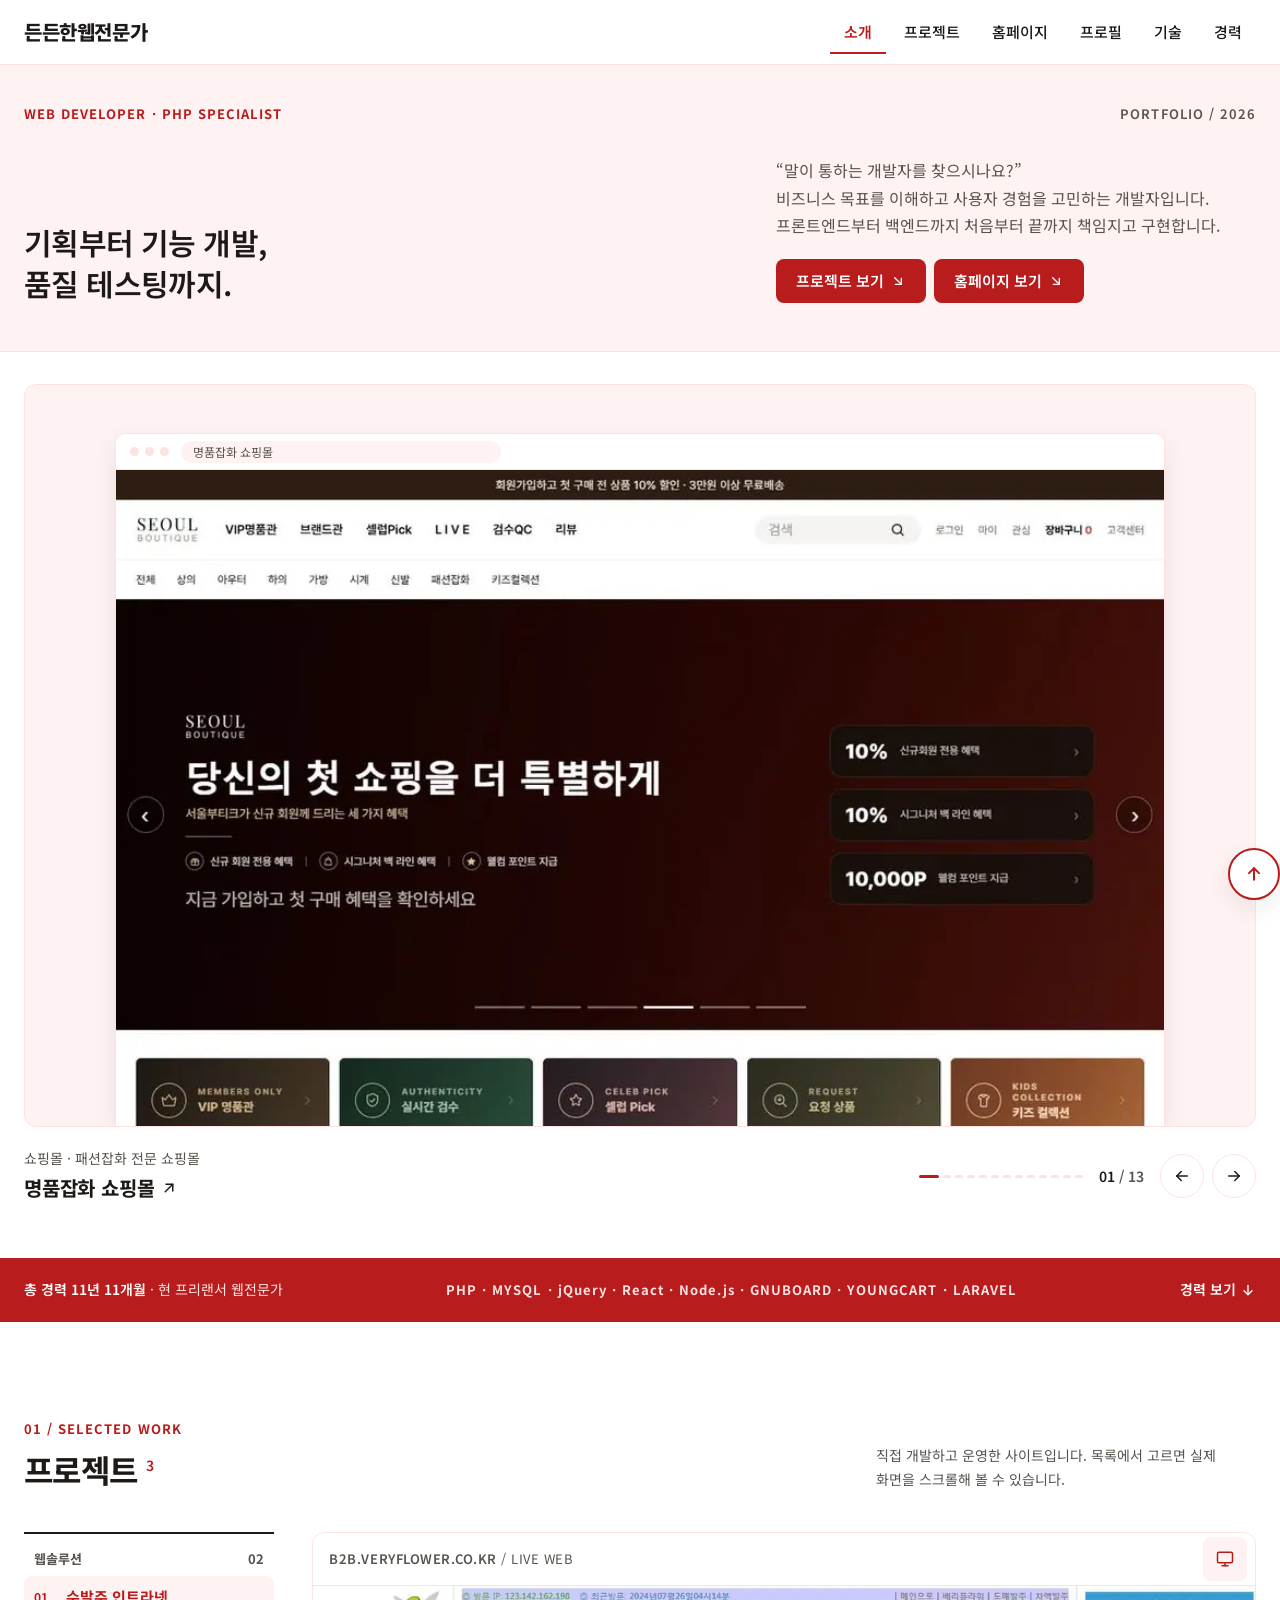
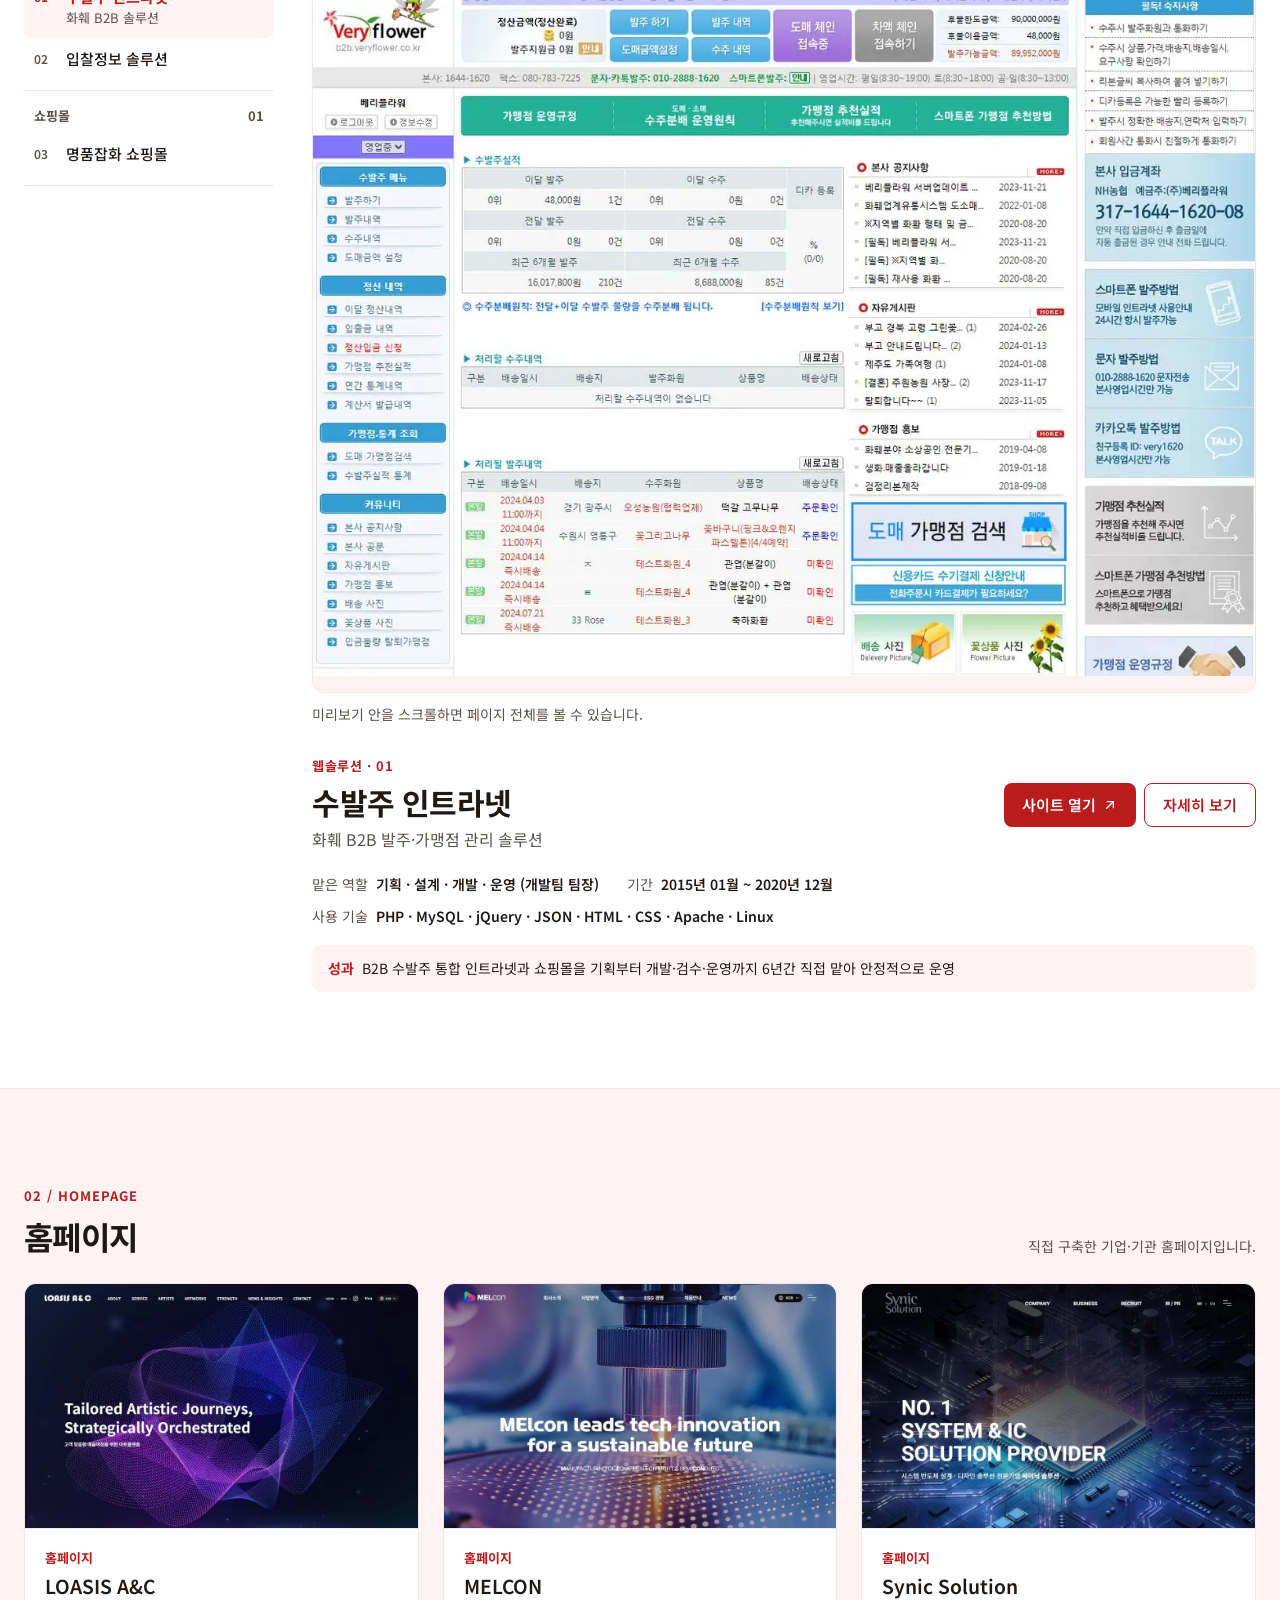
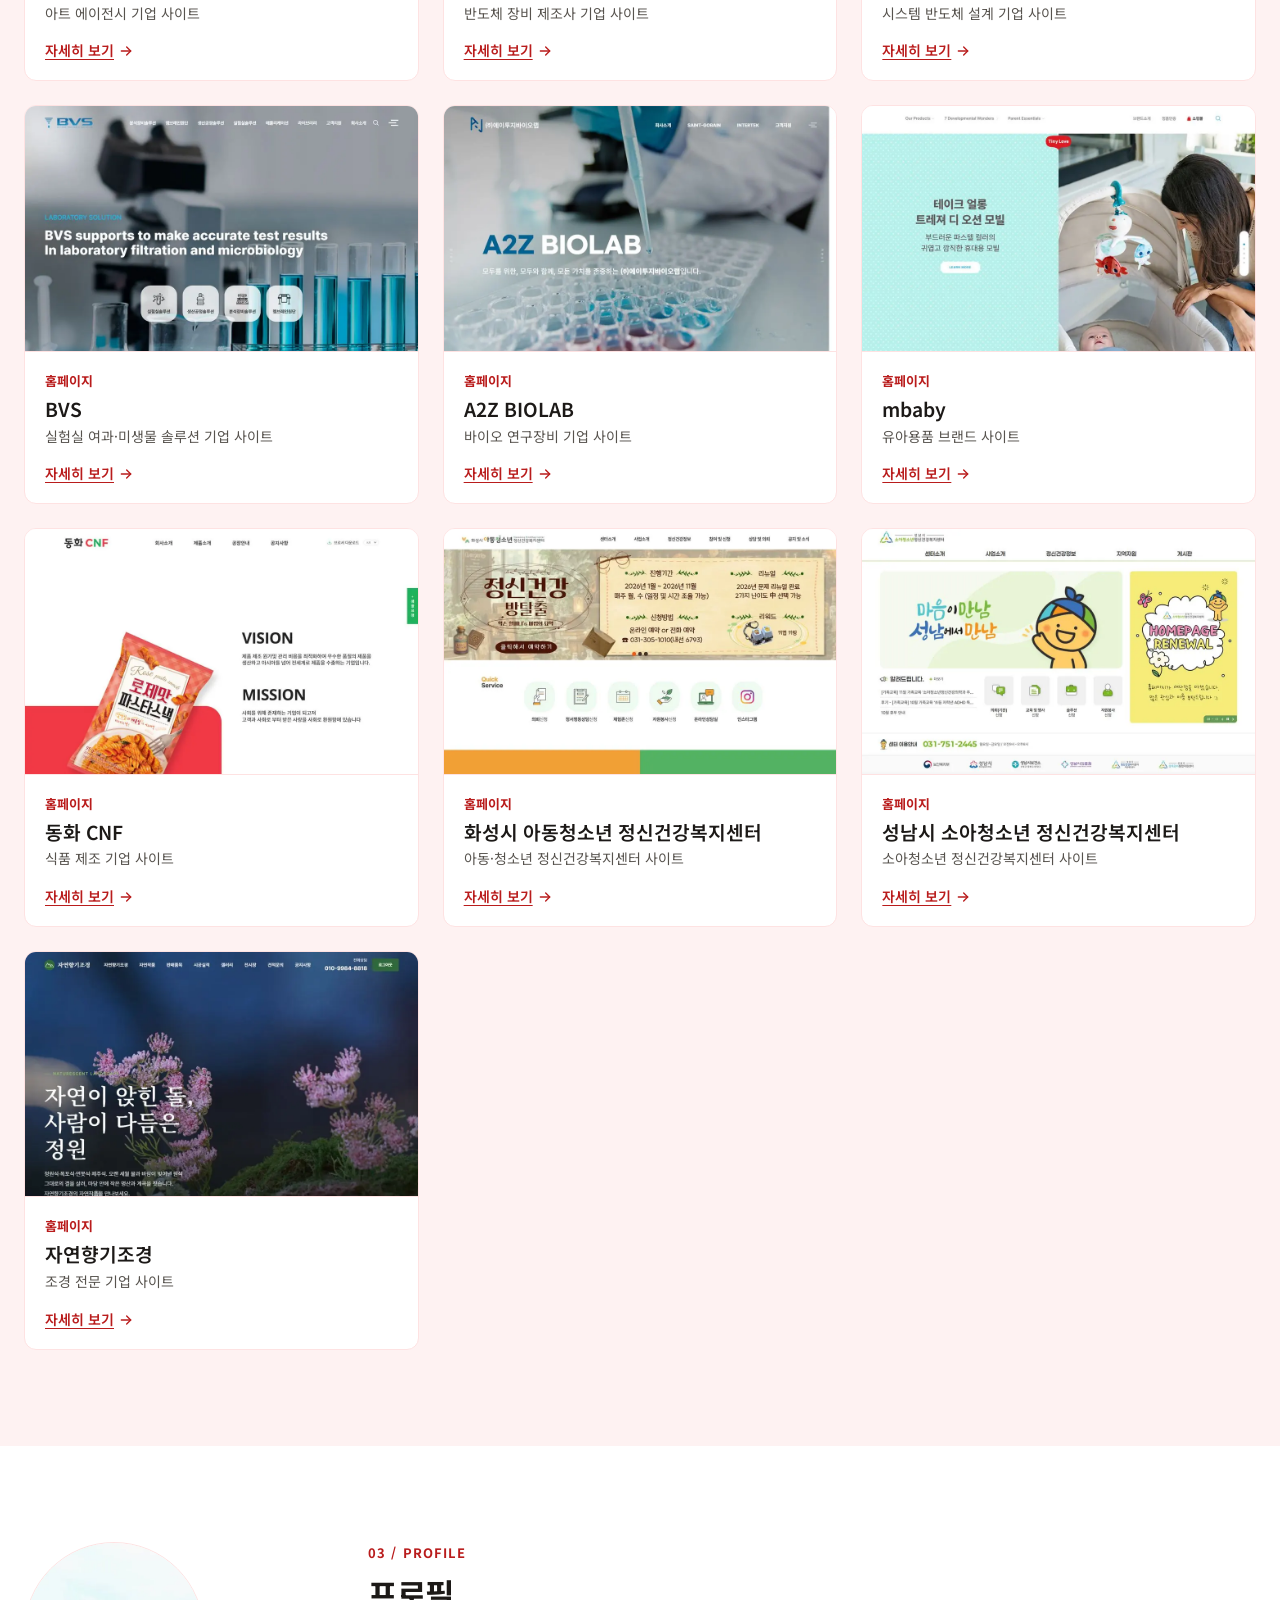
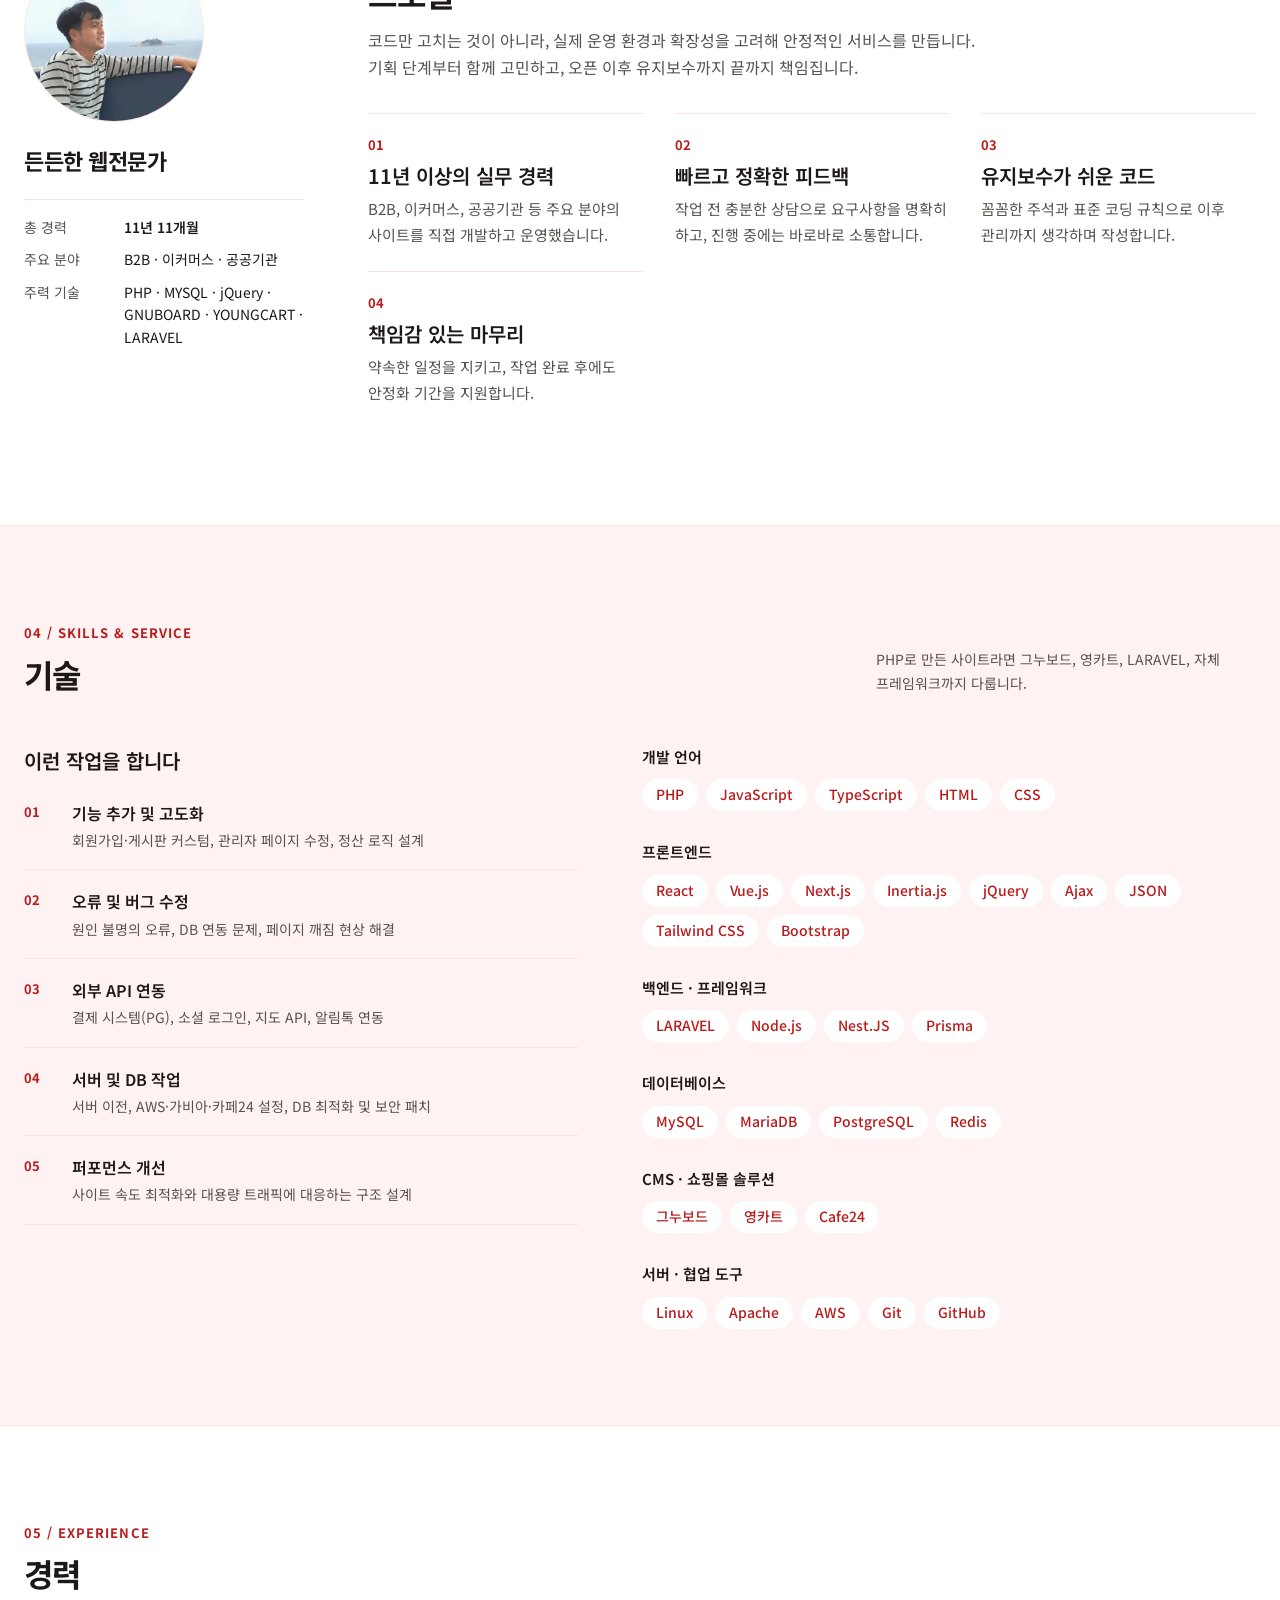
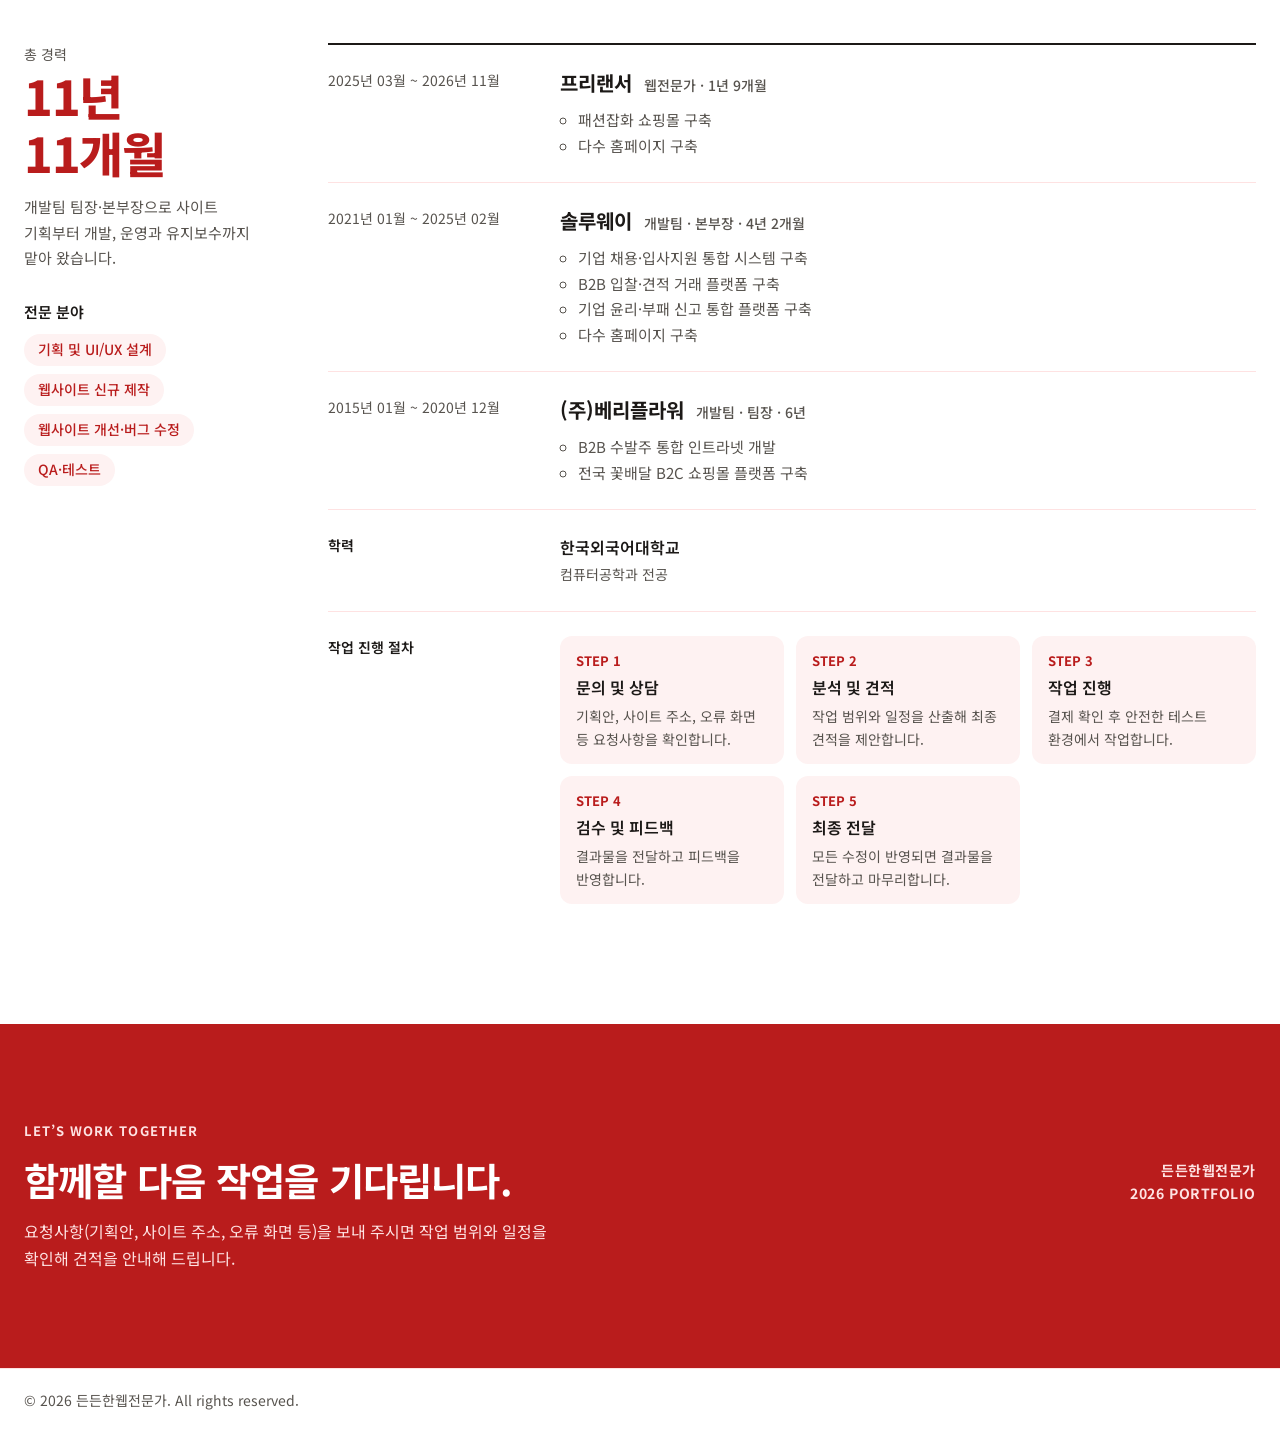
==== commit bc188603: "261112 연락하기 버튼제거" ====
--- a/index.html
+++ b/index.html
@@ -174,7 +174,6 @@
               <svg width="16" height="16" viewBox="0 0 24 24" fill="none" stroke="currentColor" stroke-width="2" stroke-linecap="round" stroke-linejoin="round" aria-hidden="true"><path d="M7 7l10 10"></path><path d="M17 8v9H8"></path></svg></a>
             <a href="#all-projects" class="pf-btn--primary" style="display:inline-flex;align-items:center;gap:6px;min-height:44px;padding:0 20px;border-radius:8px;background:#B91C1C;color:#FFFFFF;font-size:15px;font-weight:600;text-decoration:none">홈페이지 보기
               <svg width="16" height="16" viewBox="0 0 24 24" fill="none" stroke="currentColor" stroke-width="2" stroke-linecap="round" stroke-linejoin="round" aria-hidden="true"><path d="M7 7l10 10"></path><path d="M17 8v9H8"></path></svg></a>
-            <a href="#contact" class="pf-btn--secondary" style="display:inline-flex;align-items:center;white-space:nowrap;min-height:44px;padding:0 20px;border-radius:8px;background:#FFFFFF;border:1px solid #B91C1C;color:#B91C1C;font-size:15px;font-weight:600;text-decoration:none">연락하기</a>
           </div>
         </div>
       </div>
